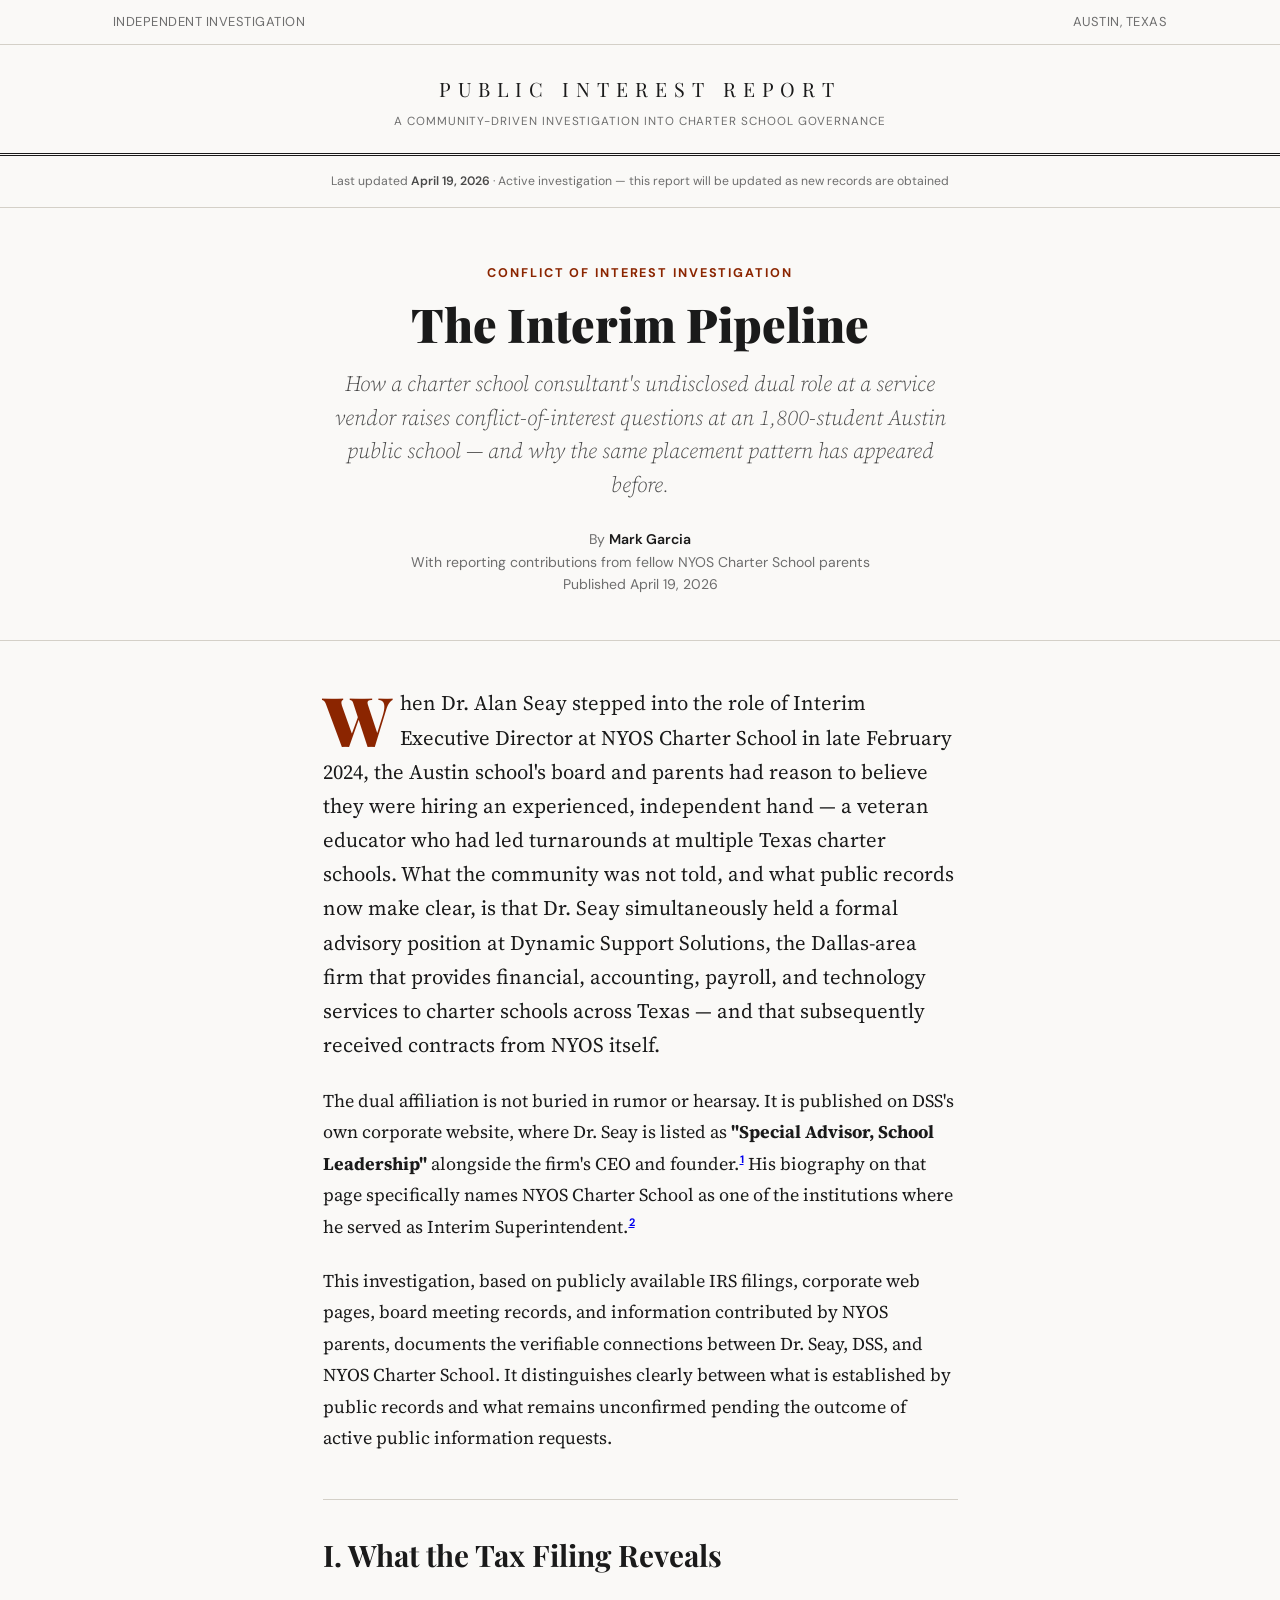
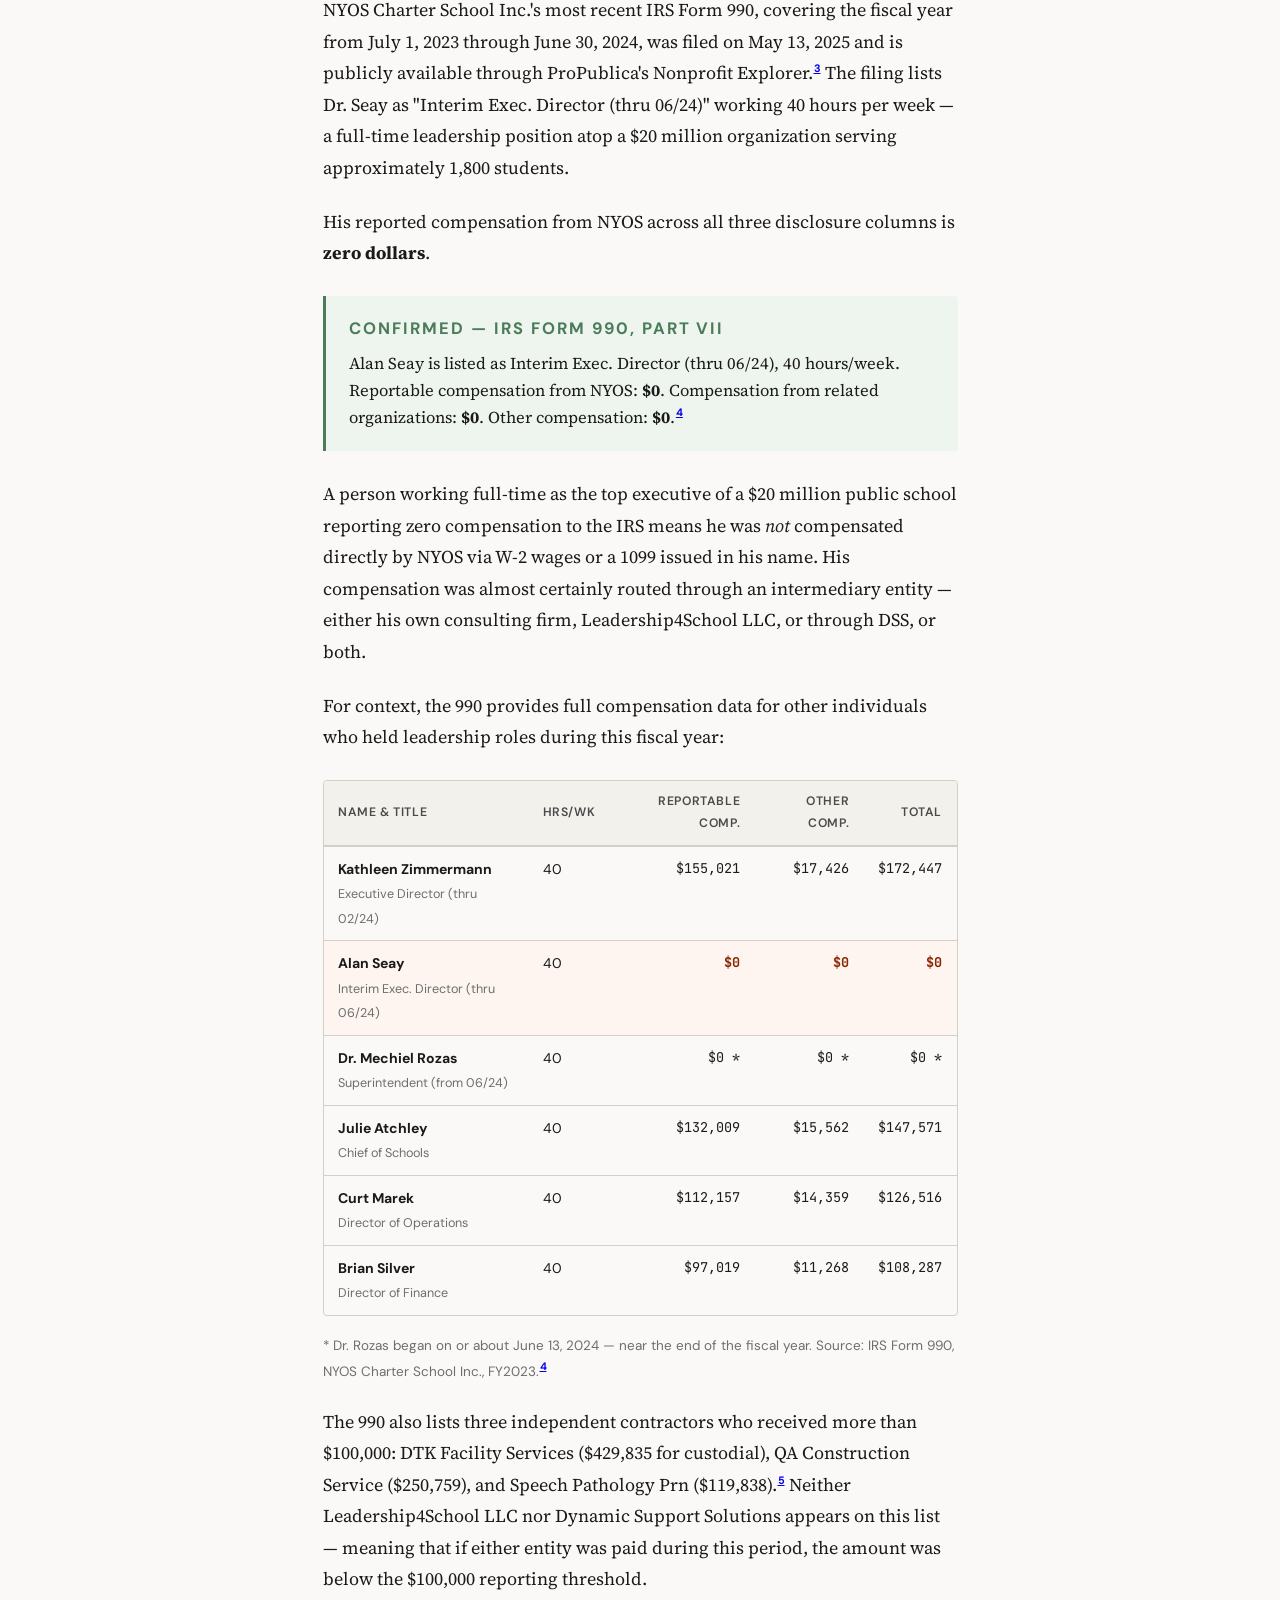
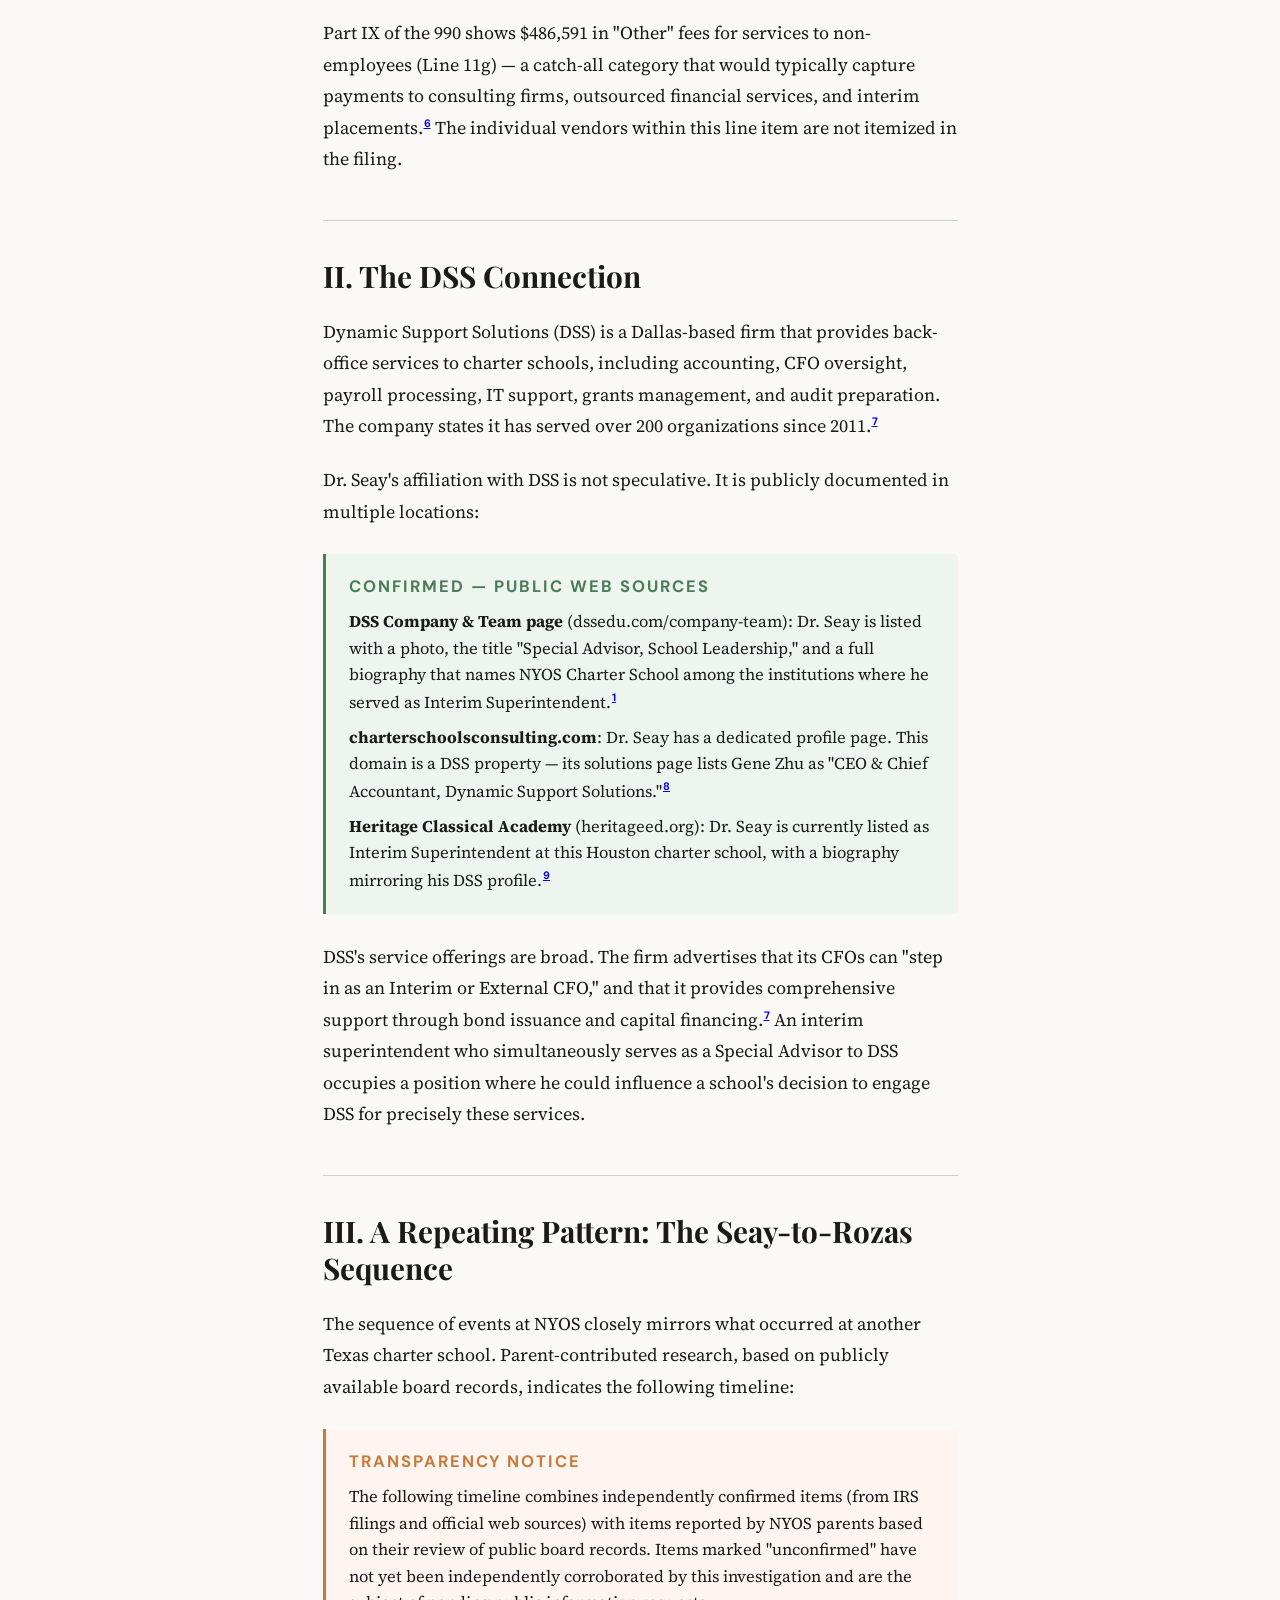
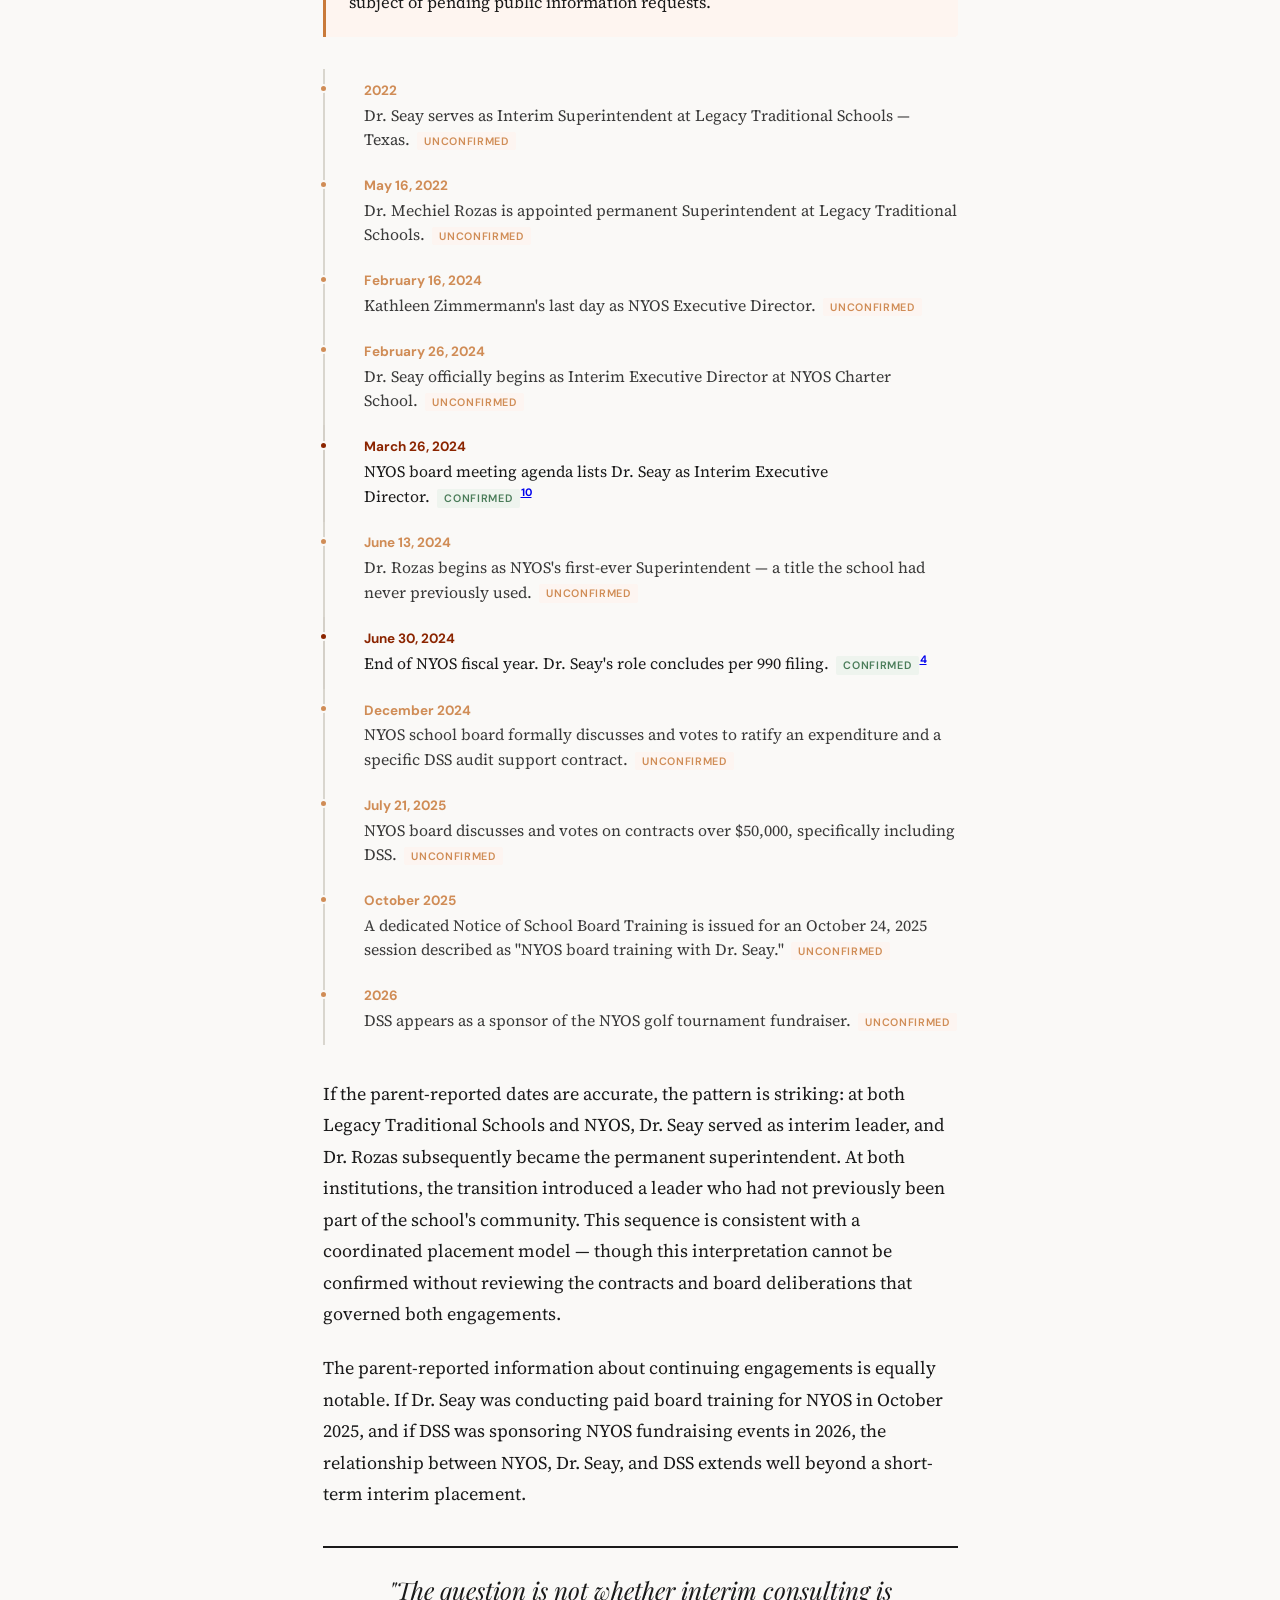
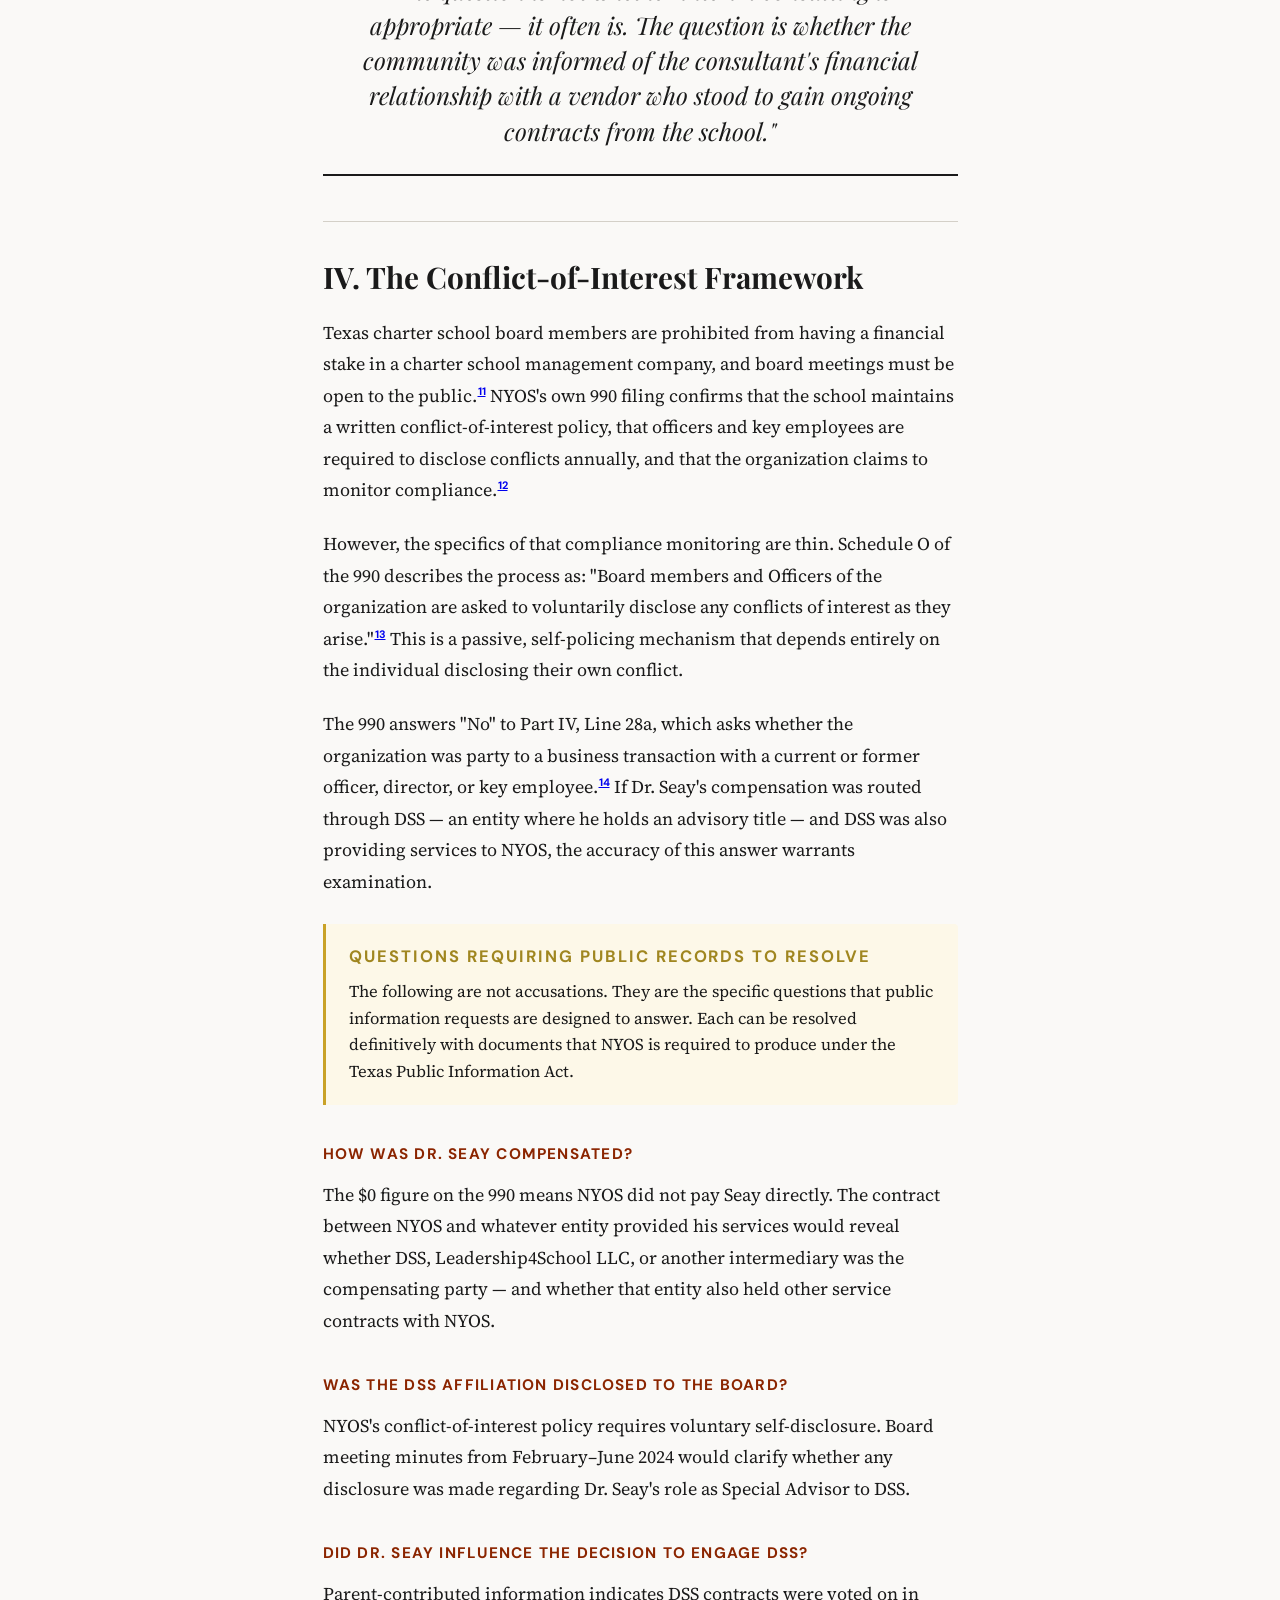
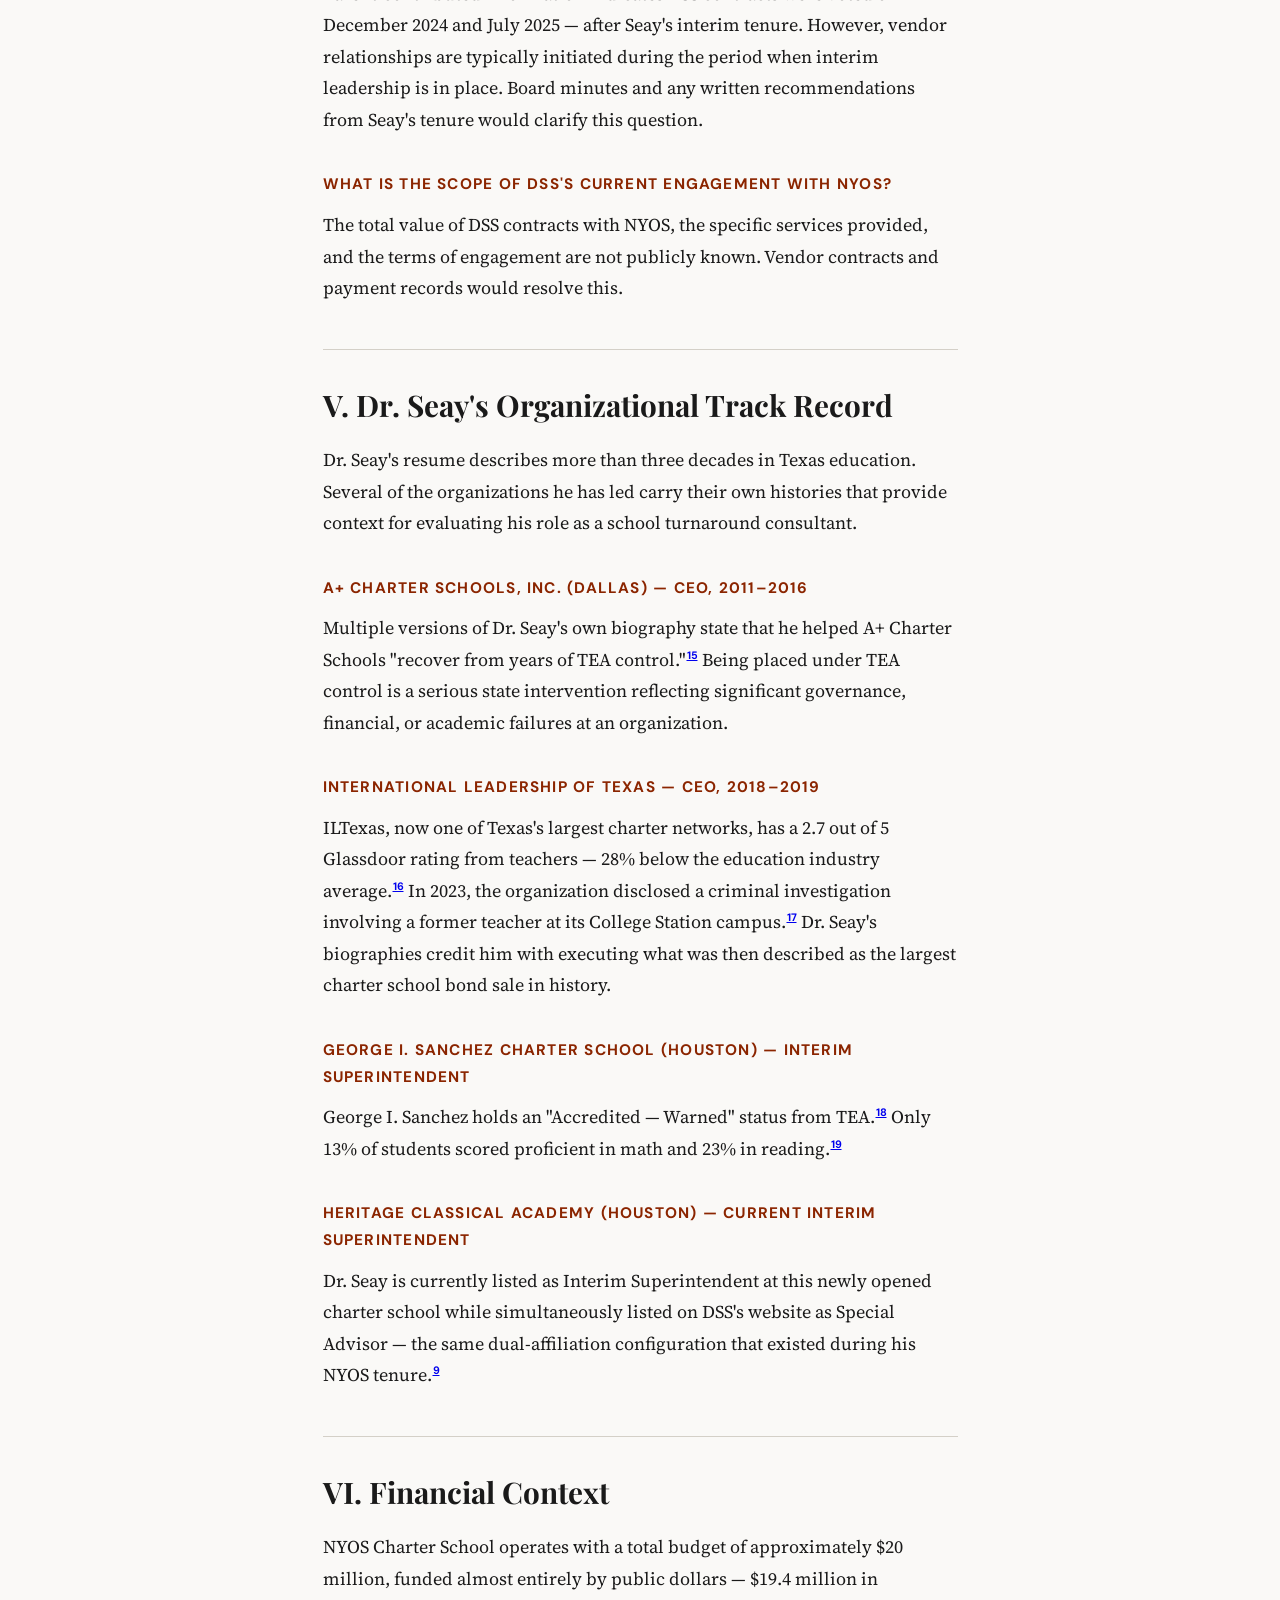
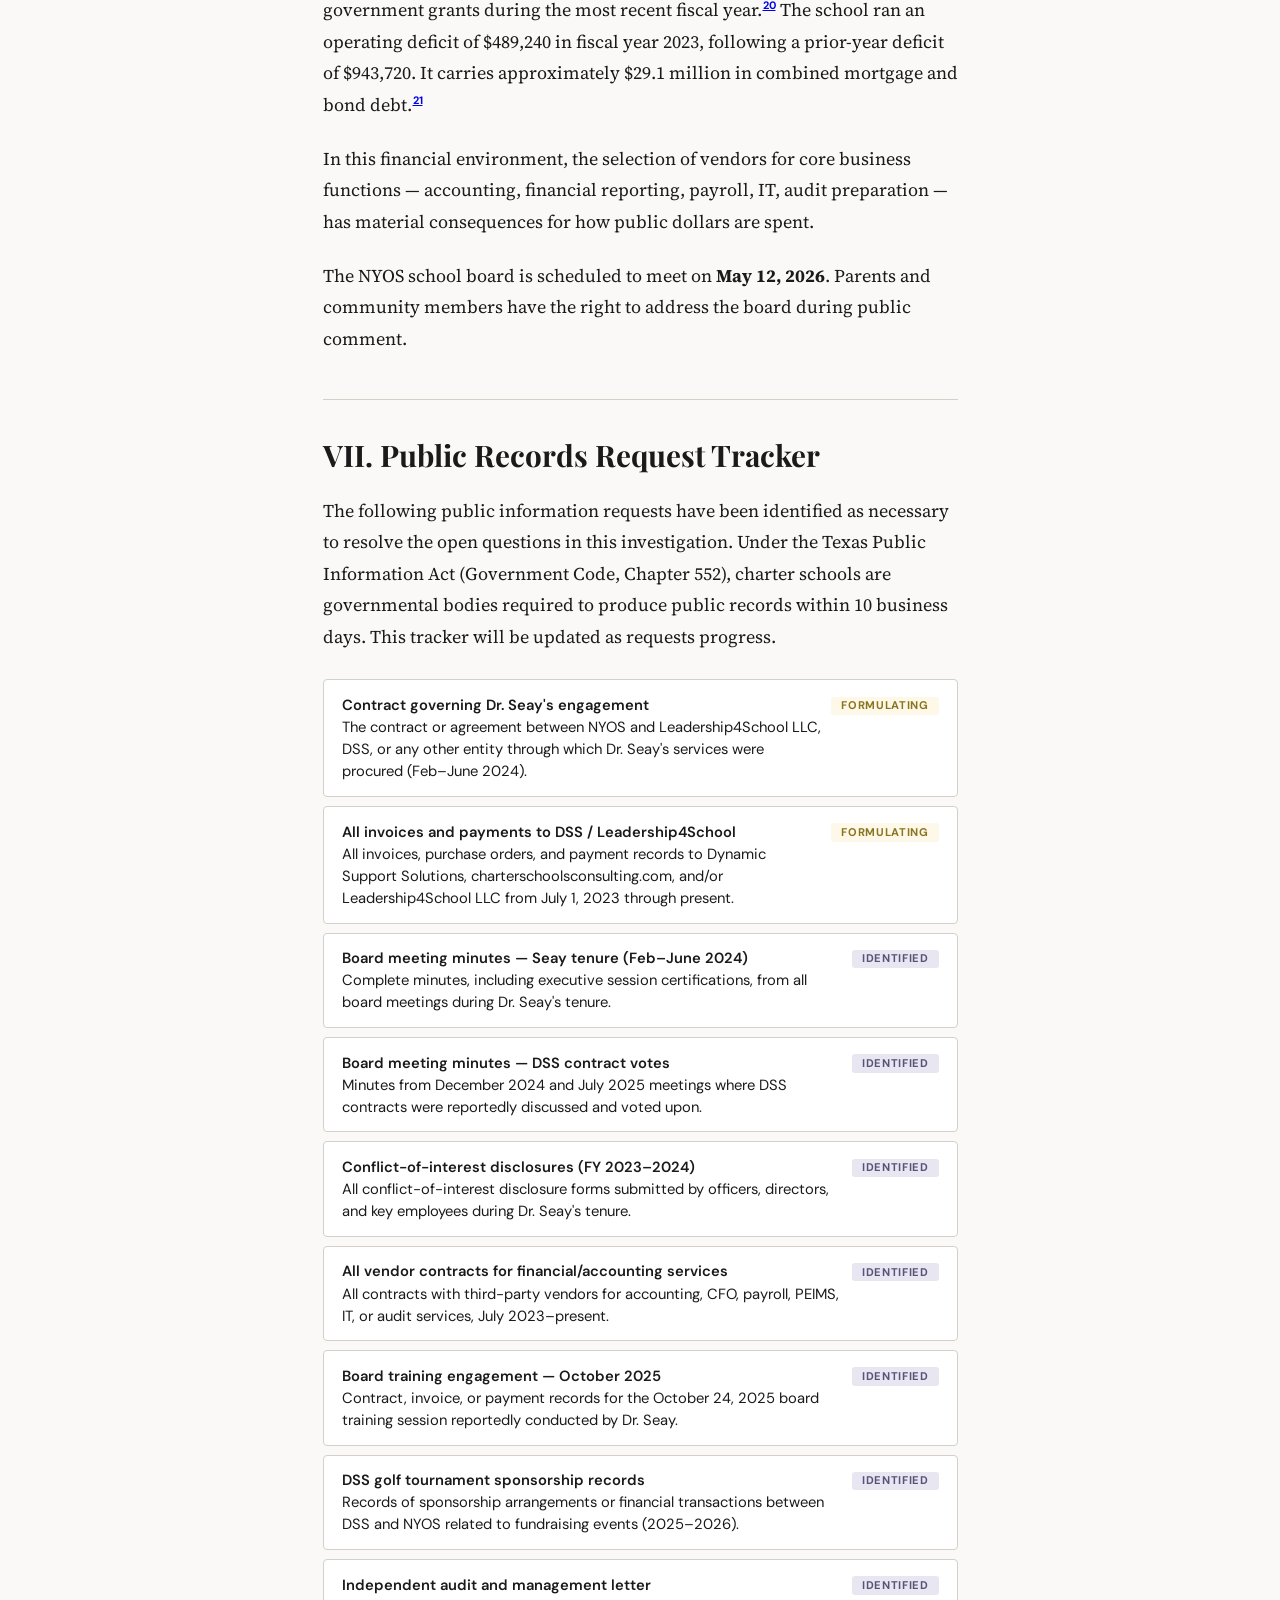
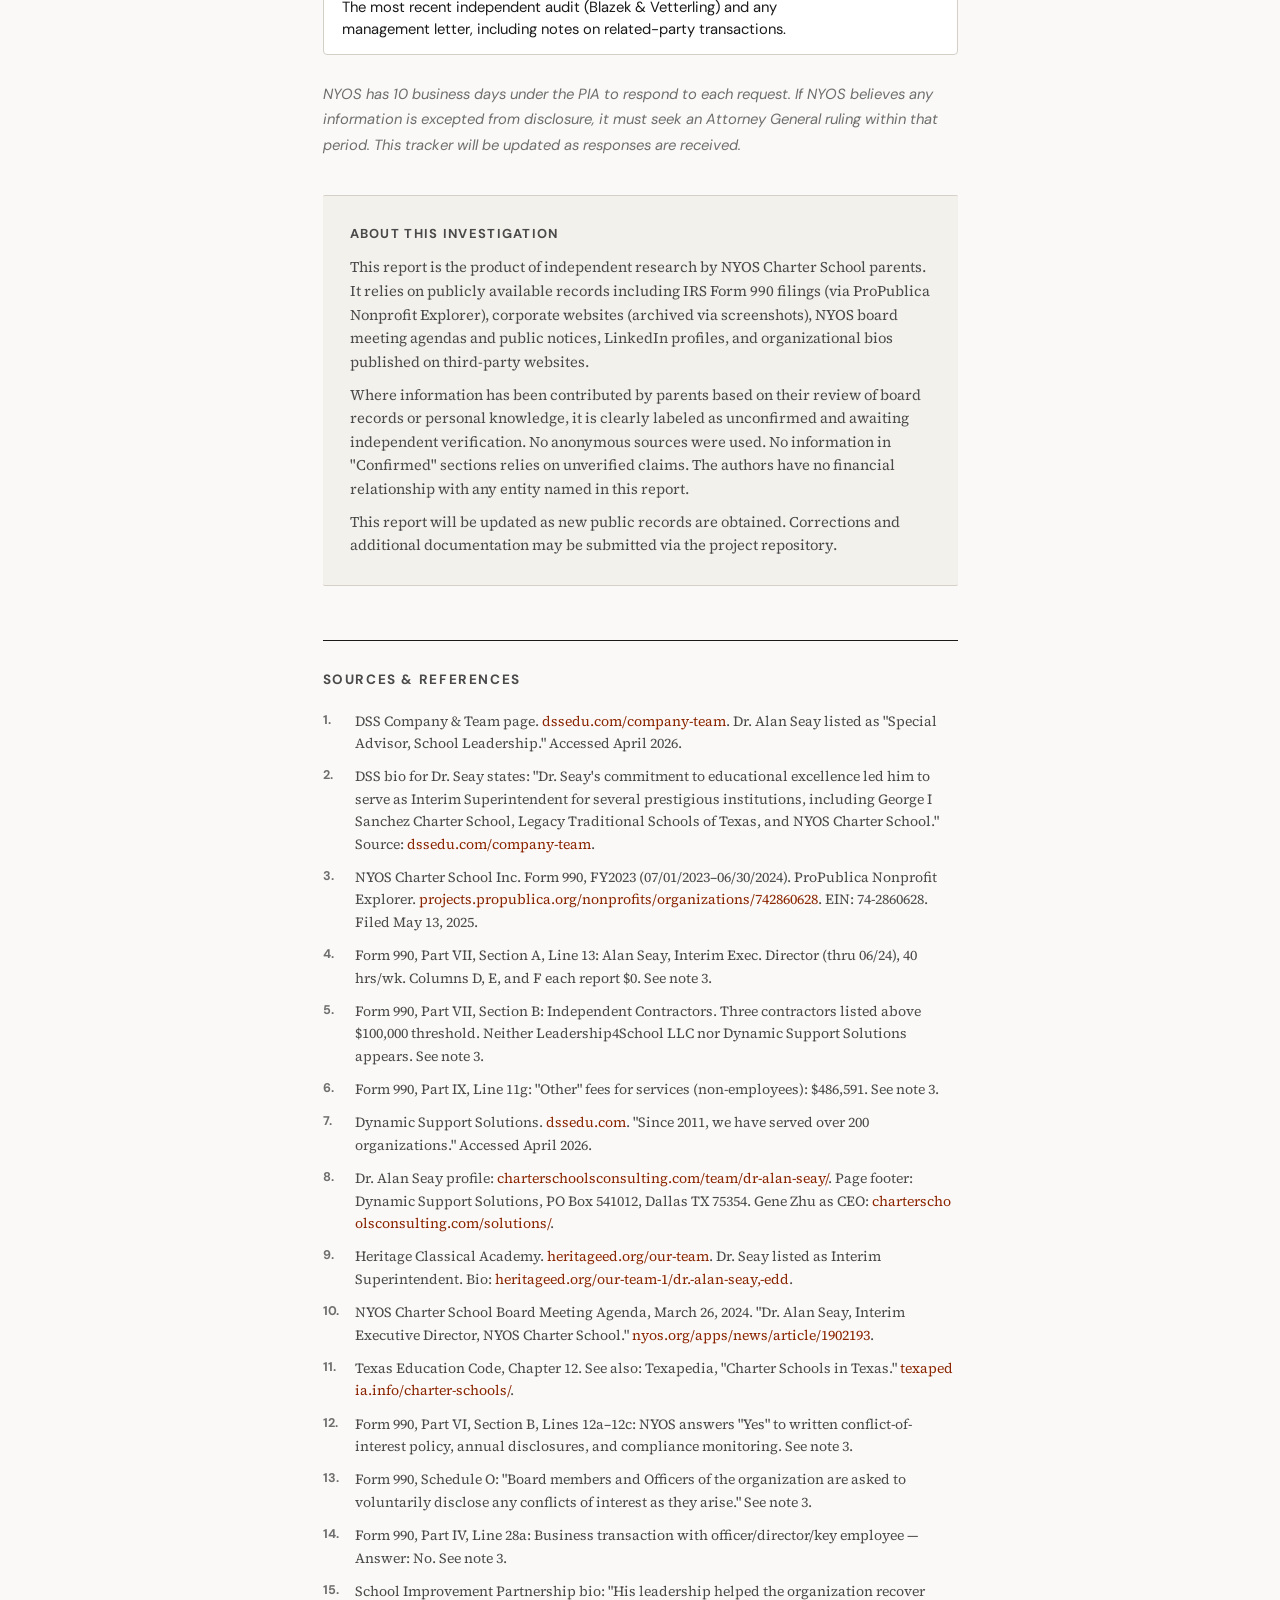
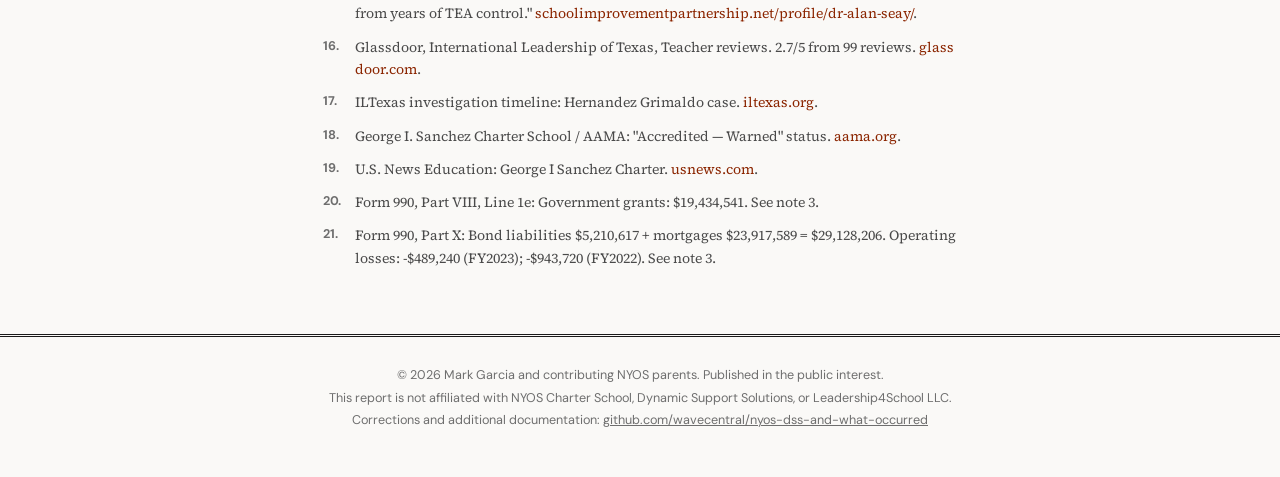
==== index.html @ 6f99dae1 "add report" ====
<!DOCTYPE html>
<html lang="en">
<head>
<meta charset="UTF-8">
<meta name="viewport" content="width=device-width, initial-scale=1.0">
<title>The Interim Pipeline — An Investigation into Undisclosed Ties at NYOS Charter School</title>
<meta name="description" content="An investigative report examining the undisclosed relationship between NYOS Charter School's interim executive director and Dynamic Support Solutions (DSS), the charter school services firm where he holds a formal advisory role.">
<meta property="og:title" content="The Interim Pipeline — Undisclosed Ties at NYOS Charter School">
<meta property="og:description" content="How a charter school consultant's dual role raises conflict-of-interest questions at a 1,800-student Austin school.">
<meta property="og:type" content="article">
<link rel="preconnect" href="https://fonts.googleapis.com">
<link rel="preconnect" href="https://fonts.gstatic.com" crossorigin>
<link href="https://fonts.googleapis.com/css2?family=Playfair+Display:ital,wght@0,400;0,700;0,900;1,400;1,700&family=Source+Serif+4:ital,opsz,wght@0,8..60,300;0,8..60,400;0,8..60,600;1,8..60,400&family=DM+Sans:ital,wght@0,400;0,500;0,600;0,700;1,400&family=JetBrains+Mono:wght@400;500&display=swap" rel="stylesheet">
<style>
:root{--ink:#1a1a1a;--ink-2:#4a4a4a;--ink-3:#6e6e6e;--paper:#faf9f7;--paper-warm:#f3f1ec;--rule:#d4d0c8;--rule-heavy:#1a1a1a;--accent:#8b2500;--accent-hover:#a83a14;--caution-bg:#fdf8e8;--caution-border:#c9a227;--confirmed-bg:#eef4ee;--confirmed-border:#4a7c59;--unconfirmed-bg:#fef5f0;--unconfirmed-border:#c97a3a;--display:'Playfair Display',Georgia,serif;--body:'Source Serif 4',Georgia,serif;--sans:'DM Sans',-apple-system,sans-serif;--mono:'JetBrains Mono','Courier New',monospace;--text-w:680px;--wide-w:920px;--full-w:1100px}*,*::before,*::after{box-sizing:border-box;margin:0;padding:0}html{font-size:17px;scroll-behavior:smooth}@media(min-width:768px){html{font-size:18px}}body{font-family:var(--body);color:var(--ink);background:var(--paper);line-height:1.75;-webkit-font-smoothing:antialiased;text-rendering:optimizeLegibility}::selection{background:rgba(139,37,0,.12)}.container{max-width:var(--text-w);margin:0 auto;padding:0 1.25rem}.container--wide{max-width:var(--wide-w)}.container--full{max-width:var(--full-w)}.topbar{border-bottom:1px solid var(--rule);padding:.6rem 0;font-family:var(--sans);font-size:.72rem;color:var(--ink-3);letter-spacing:.04em;text-transform:uppercase}.topbar .container{display:flex;justify-content:space-between;align-items:center;max-width:var(--full-w)}.masthead{text-align:center;padding:1.5rem 0 1.2rem;border-bottom:3px double var(--rule-heavy)}.masthead__title{font-family:var(--display);font-size:1.1rem;font-weight:400;letter-spacing:.35em;text-transform:uppercase;color:var(--ink)}.masthead__sub{font-family:var(--sans);font-size:.65rem;color:var(--ink-3);letter-spacing:.08em;text-transform:uppercase;margin-top:.25rem}.hero{padding:3rem 0 2.5rem;border-bottom:1px solid var(--rule);text-align:center}.hero__kicker{font-family:var(--sans);font-size:.7rem;font-weight:700;letter-spacing:.15em;text-transform:uppercase;color:var(--accent);margin-bottom:.75rem}.hero__headline{font-family:var(--display);font-size:2.6rem;font-weight:900;line-height:1.15;max-width:800px;margin:0 auto .9rem;color:var(--ink)}@media(max-width:600px){.hero__headline{font-size:1.8rem}}.hero__deck{font-family:var(--body);font-size:1.2rem;font-weight:300;line-height:1.55;color:var(--ink-2);max-width:620px;margin:0 auto 1.5rem;font-style:italic}.hero__byline{font-family:var(--sans);font-size:.78rem;color:var(--ink-3);line-height:1.6}.hero__byline strong{color:var(--ink);font-weight:600}article{padding:2.5rem 0 3rem}article p{margin-bottom:1.25rem}article p.lede{font-size:1.15rem;line-height:1.65;color:var(--ink)}article p.lede::first-letter{font-family:var(--display);font-size:3.8rem;float:left;line-height:.85;margin:.05em .12em 0 0;font-weight:900;color:var(--accent)}.section-rule{border:none;border-top:1px solid var(--rule);margin:2.5rem 0 2rem}h2.section-head{font-family:var(--display);font-size:1.65rem;font-weight:700;line-height:1.25;margin-bottom:1.2rem;color:var(--ink)}h3.sub-head{font-family:var(--sans);font-size:.85rem;font-weight:700;letter-spacing:.08em;text-transform:uppercase;color:var(--accent);margin-bottom:.6rem;margin-top:2rem}.evidence-box{border-left:3px solid var(--confirmed-border);background:var(--confirmed-bg);padding:1.1rem 1.3rem;margin:1.5rem 0;border-radius:0 4px 4px 0}.evidence-box--caution{border-left-color:var(--caution-border);background:var(--caution-bg)}.evidence-box--unconfirmed{border-left-color:var(--unconfirmed-border);background:var(--unconfirmed-bg)}.evidence-box__label{font-family:var(--sans);font-size:.65rem;font-weight:700;letter-spacing:.12em;text-transform:uppercase;margin-bottom:.4rem}.evidence-box__label--confirmed{color:var(--confirmed-border)}.evidence-box__label--caution{color:#a08620}.evidence-box__label--unconfirmed{color:var(--unconfirmed-border)}.evidence-box p{margin-bottom:.5rem;font-size:.92rem;line-height:1.6}.evidence-box p:last-child{margin-bottom:0}.pull-quote{border-top:2px solid var(--rule-heavy);border-bottom:2px solid var(--rule-heavy);padding:1.4rem 0;margin:2rem 0;text-align:center}.pull-quote p{font-family:var(--display);font-size:1.35rem;font-style:italic;line-height:1.45;color:var(--ink);max-width:560px;margin:0 auto}.timeline{margin:1.8rem 0;padding:0;list-style:none}.timeline li{position:relative;padding:.65rem 0 .65rem 2.2rem;border-left:2px solid var(--rule);font-size:.88rem;line-height:1.55}.timeline li::before{content:'';position:absolute;left:-5.5px;top:.85rem;width:9px;height:9px;border-radius:50%;background:var(--accent);border:2px solid var(--paper)}.timeline li.unconfirmed{opacity:.85}.timeline li.unconfirmed::before{background:var(--unconfirmed-border)}.timeline .tl-date{font-family:var(--sans);font-weight:700;font-size:.75rem;color:var(--accent);display:block;margin-bottom:.1rem}.timeline li.unconfirmed .tl-date{color:var(--unconfirmed-border)}.timeline .tl-tag{font-family:var(--sans);font-size:.6rem;font-weight:600;letter-spacing:.06em;text-transform:uppercase;padding:.12rem .4rem;border-radius:2px;margin-left:.4rem;vertical-align:middle}.tl-tag--confirmed{background:var(--confirmed-bg);color:var(--confirmed-border)}.tl-tag--unconfirmed{background:var(--unconfirmed-bg);color:var(--unconfirmed-border)}.comp-table-wrap{overflow-x:auto;margin:1.5rem 0;border:1px solid var(--rule);border-radius:4px}.comp-table{width:100%;border-collapse:collapse;font-family:var(--sans);font-size:.78rem}.comp-table thead{background:var(--paper-warm)}.comp-table th{padding:.6rem .8rem;text-align:left;font-weight:600;font-size:.68rem;letter-spacing:.05em;text-transform:uppercase;color:var(--ink-2);border-bottom:2px solid var(--rule)}.comp-table td{padding:.55rem .8rem;border-bottom:1px solid var(--rule);vertical-align:top}.comp-table tr:last-child td{border-bottom:none}.comp-table .highlight-row{background:#fef5f0}.comp-table .num{font-family:var(--mono);font-size:.75rem;text-align:right}.comp-table .zero{color:var(--accent);font-weight:700}.tracker{margin:1.5rem 0}.tracker-item{display:grid;grid-template-columns:1fr auto;gap:.5rem;align-items:start;padding:.75rem 1rem;border:1px solid var(--rule);border-radius:4px;margin-bottom:.5rem;background:#fff;font-size:.82rem;font-family:var(--sans)}.tracker-item__desc{line-height:1.5}.tracker-item__desc strong{font-weight:600}.tracker-status{font-size:.62rem;font-weight:700;letter-spacing:.06em;text-transform:uppercase;padding:.2rem .55rem;border-radius:3px;white-space:nowrap;line-height:1;margin-top:.15rem}.status--identified{background:#e8e6f0;color:#5a5278}.status--formulating{background:#fdf8e8;color:#8a7420}.status--submitted{background:#e0f0ff;color:#2a6fa8}.status--resubmitted{background:#fff0e0;color:#a86a2a}.status--received-awaiting{background:#e8f5e8;color:#3a7a3a}.status--received-delayed{background:#fce8e8;color:#a03030}.status--docs-received{background:#d5f0d5;color:#2a6a2a}.footnotes-section{border-top:1px solid var(--rule-heavy);margin-top:3rem;padding-top:1.5rem}.footnotes-section h2{font-family:var(--sans);font-size:.75rem;font-weight:700;letter-spacing:.12em;text-transform:uppercase;color:var(--ink-2);margin-bottom:1rem}.footnotes{list-style:none;counter-reset:fn}.footnotes li{counter-increment:fn;font-size:.78rem;line-height:1.6;margin-bottom:.6rem;padding-left:1.8rem;position:relative;color:var(--ink-2)}.footnotes li::before{content:counter(fn) ".";position:absolute;left:0;font-family:var(--sans);font-weight:700;font-size:.7rem;color:var(--ink-3)}.footnotes li a{color:var(--accent);text-decoration:none;border-bottom:1px solid transparent;word-break:break-all}.footnotes li a:hover{border-bottom-color:var(--accent)}sup.fn-ref{font-family:var(--sans);font-size:.6rem;font-weight:700;color:var(--accent);cursor:pointer;text-decoration:none;margin-left:1px}sup.fn-ref:hover{text-decoration:underline}.methodology{background:var(--paper-warm);border-top:1px solid var(--rule);border-bottom:1px solid var(--rule);padding:1.5rem;margin:2rem 0;border-radius:2px}.methodology h3{font-family:var(--sans);font-size:.72rem;font-weight:700;letter-spacing:.1em;text-transform:uppercase;color:var(--ink-2);margin-bottom:.6rem}.methodology p{font-size:.82rem;line-height:1.6;color:var(--ink-2);margin-bottom:.5rem}.methodology p:last-child{margin-bottom:0}.site-footer{border-top:3px double var(--rule-heavy);padding:1.5rem 0 2.5rem;text-align:center;font-family:var(--sans);font-size:.7rem;color:var(--ink-3);line-height:1.8}.site-footer a{color:var(--ink-3)}.progress-bar{position:fixed;top:0;left:0;width:0;height:3px;background:var(--accent);z-index:1000;transition:width .1s linear}.last-updated{font-family:var(--sans);font-size:.68rem;color:var(--ink-3);text-align:center;padding:.8rem 0;border-bottom:1px solid var(--rule)}.last-updated time{font-weight:600;color:var(--ink-2)}@media print{.progress-bar,.topbar{display:none}body{font-size:11pt}.hero__headline{font-size:24pt}}
</style>
</head>
<body>
<div class="progress-bar" id="progressBar"></div>
<div class="topbar"><div class="container container--full"><span>Independent Investigation</span><span>Austin, Texas</span></div></div>
<header class="masthead"><div class="container"><h1 class="masthead__title">Public Interest Report</h1><p class="masthead__sub">A Community-Driven Investigation into Charter School Governance</p></div></header>
<div class="last-updated"><div class="container">Last updated <time datetime="2026-04-19">April 19, 2026</time> · Active investigation — this report will be updated as new records are obtained</div></div>

<section class="hero"><div class="container container--wide">
<p class="hero__kicker">Conflict of Interest Investigation</p>
<h2 class="hero__headline">The Interim Pipeline</h2>
<p class="hero__deck">How a charter school consultant's undisclosed dual role at a service vendor raises conflict-of-interest questions at an 1,800-student Austin public school — and why the same placement pattern has appeared before.</p>
<div class="hero__byline">By <strong>Mark Garcia</strong><br>With reporting contributions from fellow NYOS Charter School parents<br>Published April 19, 2026</div>
</div></section>

<article><div class="container">

<p class="lede">When Dr. Alan Seay stepped into the role of Interim Executive Director at NYOS Charter School in late February 2024, the Austin school's board and parents had reason to believe they were hiring an experienced, independent hand — a veteran educator who had led turnarounds at multiple Texas charter schools. What the community was not told, and what public records now make clear, is that Dr.&nbsp;Seay simultaneously held a formal advisory position at Dynamic Support Solutions, the Dallas-area firm that provides financial, accounting, payroll, and technology services to charter schools across Texas — and that subsequently received contracts from NYOS itself.</p>

<p>The dual affiliation is not buried in rumor or hearsay. It is published on DSS's own corporate website, where Dr.&nbsp;Seay is listed as <strong>"Special Advisor, School Leadership"</strong> alongside the firm's CEO and founder.<sup class="fn-ref"><a href="#fn1">1</a></sup> His biography on that page specifically names NYOS Charter School as one of the institutions where he served as Interim Superintendent.<sup class="fn-ref"><a href="#fn2">2</a></sup></p>

<p>This investigation, based on publicly available IRS filings, corporate web pages, board meeting records, and information contributed by NYOS parents, documents the verifiable connections between Dr.&nbsp;Seay, DSS, and NYOS Charter School. It distinguishes clearly between what is established by public records and what remains unconfirmed pending the outcome of active public information requests.</p>

<hr class="section-rule">
<h2 class="section-head">I. What the Tax Filing Reveals</h2>

<p>NYOS Charter School Inc.'s most recent IRS Form 990, covering the fiscal year from July 1, 2023 through June 30, 2024, was filed on May 13, 2025 and is publicly available through ProPublica's Nonprofit Explorer.<sup class="fn-ref"><a href="#fn3">3</a></sup> The filing lists Dr.&nbsp;Seay as "Interim Exec. Director (thru 06/24)" working 40 hours per week — a full-time leadership position atop a $20&nbsp;million organization serving approximately 1,800 students.</p>

<p>His reported compensation from NYOS across all three disclosure columns is <strong>zero dollars</strong>.</p>

<div class="evidence-box">
<p class="evidence-box__label evidence-box__label--confirmed">Confirmed — IRS Form 990, Part VII</p>
<p>Alan Seay is listed as Interim Exec. Director (thru 06/24), 40 hours/week. Reportable compensation from NYOS: <strong>$0</strong>. Compensation from related organizations: <strong>$0</strong>. Other compensation: <strong>$0</strong>.<sup class="fn-ref"><a href="#fn4">4</a></sup></p>
</div>

<p>A person working full-time as the top executive of a $20&nbsp;million public school reporting zero compensation to the IRS means he was <em>not</em> compensated directly by NYOS via W-2 wages or a 1099 issued in his name. His compensation was almost certainly routed through an intermediary entity — either his own consulting firm, Leadership4School LLC, or through DSS, or both.</p>

<p>For context, the 990 provides full compensation data for other individuals who held leadership roles during this fiscal year:</p>

<div class="comp-table-wrap"><table class="comp-table">
<thead><tr><th>Name &amp; Title</th><th>Hrs/Wk</th><th style="text-align:right">Reportable Comp.</th><th style="text-align:right">Other Comp.</th><th style="text-align:right">Total</th></tr></thead>
<tbody>
<tr><td><strong>Kathleen Zimmermann</strong><br><span style="font-size:.7rem;color:var(--ink-3)">Executive Director (thru 02/24)</span></td><td>40</td><td class="num">$155,021</td><td class="num">$17,426</td><td class="num">$172,447</td></tr>
<tr class="highlight-row"><td><strong>Alan Seay</strong><br><span style="font-size:.7rem;color:var(--ink-3)">Interim Exec. Director (thru 06/24)</span></td><td>40</td><td class="num zero">$0</td><td class="num zero">$0</td><td class="num zero">$0</td></tr>
<tr><td><strong>Dr. Mechiel Rozas</strong><br><span style="font-size:.7rem;color:var(--ink-3)">Superintendent (from 06/24)</span></td><td>40</td><td class="num">$0 *</td><td class="num">$0 *</td><td class="num">$0 *</td></tr>
<tr><td><strong>Julie Atchley</strong><br><span style="font-size:.7rem;color:var(--ink-3)">Chief of Schools</span></td><td>40</td><td class="num">$132,009</td><td class="num">$15,562</td><td class="num">$147,571</td></tr>
<tr><td><strong>Curt Marek</strong><br><span style="font-size:.7rem;color:var(--ink-3)">Director of Operations</span></td><td>40</td><td class="num">$112,157</td><td class="num">$14,359</td><td class="num">$126,516</td></tr>
<tr><td><strong>Brian Silver</strong><br><span style="font-size:.7rem;color:var(--ink-3)">Director of Finance</span></td><td>40</td><td class="num">$97,019</td><td class="num">$11,268</td><td class="num">$108,287</td></tr>
</tbody></table></div>
<p style="font-size:.75rem;color:var(--ink-3);font-family:var(--sans);margin-top:-.5rem;">* Dr. Rozas began on or about June 13, 2024 — near the end of the fiscal year. Source: IRS Form 990, NYOS Charter School Inc., FY2023.<sup class="fn-ref"><a href="#fn4">4</a></sup></p>

<p>The 990 also lists three independent contractors who received more than $100,000: DTK Facility Services ($429,835 for custodial), QA Construction Service ($250,759), and Speech Pathology Prn ($119,838).<sup class="fn-ref"><a href="#fn5">5</a></sup> Neither Leadership4School LLC nor Dynamic Support Solutions appears on this list — meaning that if either entity was paid during this period, the amount was below the $100,000 reporting threshold.</p>

<p>Part IX of the 990 shows $486,591 in "Other" fees for services to non-employees (Line 11g) — a catch-all category that would typically capture payments to consulting firms, outsourced financial services, and interim placements.<sup class="fn-ref"><a href="#fn6">6</a></sup> The individual vendors within this line item are not itemized in the filing.</p>

<hr class="section-rule">
<h2 class="section-head">II. The DSS Connection</h2>

<p>Dynamic Support Solutions (DSS) is a Dallas-based firm that provides back-office services to charter schools, including accounting, CFO oversight, payroll processing, IT support, grants management, and audit preparation. The company states it has served over 200 organizations since 2011.<sup class="fn-ref"><a href="#fn7">7</a></sup></p>

<p>Dr.&nbsp;Seay's affiliation with DSS is not speculative. It is publicly documented in multiple locations:</p>

<div class="evidence-box">
<p class="evidence-box__label evidence-box__label--confirmed">Confirmed — Public web sources</p>
<p><strong>DSS Company &amp; Team page</strong> (dssedu.com/company-team): Dr. Seay is listed with a photo, the title "Special Advisor, School Leadership," and a full biography that names NYOS Charter School among the institutions where he served as Interim Superintendent.<sup class="fn-ref"><a href="#fn1">1</a></sup></p>
<p><strong>charterschoolsconsulting.com</strong>: Dr.&nbsp;Seay has a dedicated profile page. This domain is a DSS property — its solutions page lists Gene Zhu as "CEO &amp; Chief Accountant, Dynamic Support Solutions."<sup class="fn-ref"><a href="#fn8">8</a></sup></p>
<p><strong>Heritage Classical Academy</strong> (heritageed.org): Dr.&nbsp;Seay is currently listed as Interim Superintendent at this Houston charter school, with a biography mirroring his DSS profile.<sup class="fn-ref"><a href="#fn9">9</a></sup></p>
</div>

<p>DSS's service offerings are broad. The firm advertises that its CFOs can "step in as an Interim or External CFO," and that it provides comprehensive support through bond issuance and capital financing.<sup class="fn-ref"><a href="#fn7">7</a></sup> An interim superintendent who simultaneously serves as a Special Advisor to DSS occupies a position where he could influence a school's decision to engage DSS for precisely these services.</p>

<hr class="section-rule">
<h2 class="section-head">III. A Repeating Pattern: The Seay-to-Rozas Sequence</h2>

<p>The sequence of events at NYOS closely mirrors what occurred at another Texas charter school. Parent-contributed research, based on publicly available board records, indicates the following timeline:</p>

<div class="evidence-box evidence-box--unconfirmed">
<p class="evidence-box__label evidence-box__label--unconfirmed">Transparency notice</p>
<p>The following timeline combines independently confirmed items (from IRS filings and official web sources) with items reported by NYOS parents based on their review of public board records. Items marked "unconfirmed" have not yet been independently corroborated by this investigation and are the subject of pending public information requests.</p>
</div>

<ul class="timeline">
<li class="unconfirmed"><span class="tl-date">2022</span>Dr.&nbsp;Seay serves as Interim Superintendent at Legacy Traditional Schools — Texas.<span class="tl-tag tl-tag--unconfirmed">Unconfirmed</span></li>
<li class="unconfirmed"><span class="tl-date">May 16, 2022</span>Dr.&nbsp;Mechiel Rozas is appointed permanent Superintendent at Legacy Traditional Schools.<span class="tl-tag tl-tag--unconfirmed">Unconfirmed</span></li>
<li class="unconfirmed"><span class="tl-date">February 16, 2024</span>Kathleen Zimmermann's last day as NYOS Executive Director.<span class="tl-tag tl-tag--unconfirmed">Unconfirmed</span></li>
<li class="unconfirmed"><span class="tl-date">February 26, 2024</span>Dr.&nbsp;Seay officially begins as Interim Executive Director at NYOS Charter School.<span class="tl-tag tl-tag--unconfirmed">Unconfirmed</span></li>
<li><span class="tl-date">March 26, 2024</span>NYOS board meeting agenda lists Dr.&nbsp;Seay as Interim Executive Director.<span class="tl-tag tl-tag--confirmed">Confirmed</span><sup class="fn-ref"><a href="#fn10">10</a></sup></li>
<li class="unconfirmed"><span class="tl-date">June 13, 2024</span>Dr.&nbsp;Rozas begins as NYOS's first-ever Superintendent — a title the school had never previously used.<span class="tl-tag tl-tag--unconfirmed">Unconfirmed</span></li>
<li><span class="tl-date">June 30, 2024</span>End of NYOS fiscal year. Dr.&nbsp;Seay's role concludes per 990 filing.<span class="tl-tag tl-tag--confirmed">Confirmed</span><sup class="fn-ref"><a href="#fn4">4</a></sup></li>
<li class="unconfirmed"><span class="tl-date">December 2024</span>NYOS school board formally discusses and votes to ratify an expenditure and a specific DSS audit support contract.<span class="tl-tag tl-tag--unconfirmed">Unconfirmed</span></li>
<li class="unconfirmed"><span class="tl-date">July 21, 2025</span>NYOS board discusses and votes on contracts over $50,000, specifically including DSS.<span class="tl-tag tl-tag--unconfirmed">Unconfirmed</span></li>
<li class="unconfirmed"><span class="tl-date">October 2025</span>A dedicated Notice of School Board Training is issued for an October 24, 2025 session described as "NYOS board training with Dr.&nbsp;Seay."<span class="tl-tag tl-tag--unconfirmed">Unconfirmed</span></li>
<li class="unconfirmed"><span class="tl-date">2026</span>DSS appears as a sponsor of the NYOS golf tournament fundraiser.<span class="tl-tag tl-tag--unconfirmed">Unconfirmed</span></li>
</ul>

<p>If the parent-reported dates are accurate, the pattern is striking: at both Legacy Traditional Schools and NYOS, Dr.&nbsp;Seay served as interim leader, and Dr.&nbsp;Rozas subsequently became the permanent superintendent. At both institutions, the transition introduced a leader who had not previously been part of the school's community. This sequence is consistent with a coordinated placement model — though this interpretation cannot be confirmed without reviewing the contracts and board deliberations that governed both engagements.</p>

<p>The parent-reported information about continuing engagements is equally notable. If Dr.&nbsp;Seay was conducting paid board training for NYOS in October 2025, and if DSS was sponsoring NYOS fundraising events in 2026, the relationship between NYOS, Dr.&nbsp;Seay, and DSS extends well beyond a short-term interim placement.</p>

<div class="pull-quote"><p>"The question is not whether interim consulting is appropriate — it often is. The question is whether the community was informed of the consultant's financial relationship with a vendor who stood to gain ongoing contracts from the school."</p></div>

<hr class="section-rule">
<h2 class="section-head">IV. The Conflict-of-Interest Framework</h2>

<p>Texas charter school board members are prohibited from having a financial stake in a charter school management company, and board meetings must be open to the public.<sup class="fn-ref"><a href="#fn11">11</a></sup> NYOS's own 990 filing confirms that the school maintains a written conflict-of-interest policy, that officers and key employees are required to disclose conflicts annually, and that the organization claims to monitor compliance.<sup class="fn-ref"><a href="#fn12">12</a></sup></p>

<p>However, the specifics of that compliance monitoring are thin. Schedule O of the 990 describes the process as: "Board members and Officers of the organization are asked to voluntarily disclose any conflicts of interest as they arise."<sup class="fn-ref"><a href="#fn13">13</a></sup> This is a passive, self-policing mechanism that depends entirely on the individual disclosing their own conflict.</p>

<p>The 990 answers "No" to Part IV, Line 28a, which asks whether the organization was party to a business transaction with a current or former officer, director, or key employee.<sup class="fn-ref"><a href="#fn14">14</a></sup> If Dr.&nbsp;Seay's compensation was routed through DSS — an entity where he holds an advisory title — and DSS was also providing services to NYOS, the accuracy of this answer warrants examination.</p>

<div class="evidence-box evidence-box--caution">
<p class="evidence-box__label evidence-box__label--caution">Questions requiring public records to resolve</p>
<p>The following are not accusations. They are the specific questions that public information requests are designed to answer. Each can be resolved definitively with documents that NYOS is required to produce under the Texas Public Information Act.</p>
</div>

<h3 class="sub-head">How was Dr. Seay compensated?</h3>
<p>The $0 figure on the 990 means NYOS did not pay Seay directly. The contract between NYOS and whatever entity provided his services would reveal whether DSS, Leadership4School LLC, or another intermediary was the compensating party — and whether that entity also held other service contracts with NYOS.</p>

<h3 class="sub-head">Was the DSS affiliation disclosed to the board?</h3>
<p>NYOS's conflict-of-interest policy requires voluntary self-disclosure. Board meeting minutes from February–June 2024 would clarify whether any disclosure was made regarding Dr.&nbsp;Seay's role as Special Advisor to DSS.</p>

<h3 class="sub-head">Did Dr. Seay influence the decision to engage DSS?</h3>
<p>Parent-contributed information indicates DSS contracts were voted on in December 2024 and July 2025 — after Seay's interim tenure. However, vendor relationships are typically initiated during the period when interim leadership is in place. Board minutes and any written recommendations from Seay's tenure would clarify this question.</p>

<h3 class="sub-head">What is the scope of DSS's current engagement with NYOS?</h3>
<p>The total value of DSS contracts with NYOS, the specific services provided, and the terms of engagement are not publicly known. Vendor contracts and payment records would resolve this.</p>

<hr class="section-rule">
<h2 class="section-head">V. Dr. Seay's Organizational Track Record</h2>

<p>Dr.&nbsp;Seay's resume describes more than three decades in Texas education. Several of the organizations he has led carry their own histories that provide context for evaluating his role as a school turnaround consultant.</p>

<h3 class="sub-head">A+ Charter Schools, Inc. (Dallas) — CEO, 2011–2016</h3>
<p>Multiple versions of Dr.&nbsp;Seay's own biography state that he helped A+ Charter Schools "recover from years of TEA control."<sup class="fn-ref"><a href="#fn15">15</a></sup> Being placed under TEA control is a serious state intervention reflecting significant governance, financial, or academic failures at an organization.</p>

<h3 class="sub-head">International Leadership of Texas — CEO, 2018–2019</h3>
<p>ILTexas, now one of Texas's largest charter networks, has a 2.7 out of 5 Glassdoor rating from teachers — 28% below the education industry average.<sup class="fn-ref"><a href="#fn16">16</a></sup> In 2023, the organization disclosed a criminal investigation involving a former teacher at its College Station campus.<sup class="fn-ref"><a href="#fn17">17</a></sup> Dr.&nbsp;Seay's biographies credit him with executing what was then described as the largest charter school bond sale in history.</p>

<h3 class="sub-head">George I. Sanchez Charter School (Houston) — Interim Superintendent</h3>
<p>George I. Sanchez holds an "Accredited — Warned" status from TEA.<sup class="fn-ref"><a href="#fn18">18</a></sup> Only 13% of students scored proficient in math and 23% in reading.<sup class="fn-ref"><a href="#fn19">19</a></sup></p>

<h3 class="sub-head">Heritage Classical Academy (Houston) — Current Interim Superintendent</h3>
<p>Dr.&nbsp;Seay is currently listed as Interim Superintendent at this newly opened charter school while simultaneously listed on DSS's website as Special Advisor — the same dual-affiliation configuration that existed during his NYOS tenure.<sup class="fn-ref"><a href="#fn9">9</a></sup></p>

<hr class="section-rule">
<h2 class="section-head">VI. Financial Context</h2>

<p>NYOS Charter School operates with a total budget of approximately $20 million, funded almost entirely by public dollars — $19.4 million in government grants during the most recent fiscal year.<sup class="fn-ref"><a href="#fn20">20</a></sup> The school ran an operating deficit of $489,240 in fiscal year 2023, following a prior-year deficit of $943,720. It carries approximately $29.1 million in combined mortgage and bond debt.<sup class="fn-ref"><a href="#fn21">21</a></sup></p>

<p>In this financial environment, the selection of vendors for core business functions — accounting, financial reporting, payroll, IT, audit preparation — has material consequences for how public dollars are spent.</p>

<p>The NYOS school board is scheduled to meet on <strong>May 12, 2026</strong>. Parents and community members have the right to address the board during public comment.</p>

<hr class="section-rule">
<h2 class="section-head">VII. Public Records Request Tracker</h2>

<p>The following public information requests have been identified as necessary to resolve the open questions in this investigation. Under the Texas Public Information Act (Government Code, Chapter 552), charter schools are governmental bodies required to produce public records within 10 business days. This tracker will be updated as requests progress.</p>

<div class="tracker">
<div class="tracker-item"><div class="tracker-item__desc"><strong>Contract governing Dr. Seay's engagement</strong><br>The contract or agreement between NYOS and Leadership4School LLC, DSS, or any other entity through which Dr.&nbsp;Seay's services were procured (Feb–June 2024).</div><span class="tracker-status status--formulating">Formulating</span></div>
<div class="tracker-item"><div class="tracker-item__desc"><strong>All invoices and payments to DSS / Leadership4School</strong><br>All invoices, purchase orders, and payment records to Dynamic Support Solutions, charterschoolsconsulting.com, and/or Leadership4School LLC from July 1, 2023 through present.</div><span class="tracker-status status--formulating">Formulating</span></div>
<div class="tracker-item"><div class="tracker-item__desc"><strong>Board meeting minutes — Seay tenure (Feb–June 2024)</strong><br>Complete minutes, including executive session certifications, from all board meetings during Dr.&nbsp;Seay's tenure.</div><span class="tracker-status status--identified">Identified</span></div>
<div class="tracker-item"><div class="tracker-item__desc"><strong>Board meeting minutes — DSS contract votes</strong><br>Minutes from December 2024 and July 2025 meetings where DSS contracts were reportedly discussed and voted upon.</div><span class="tracker-status status--identified">Identified</span></div>
<div class="tracker-item"><div class="tracker-item__desc"><strong>Conflict-of-interest disclosures (FY 2023–2024)</strong><br>All conflict-of-interest disclosure forms submitted by officers, directors, and key employees during Dr.&nbsp;Seay's tenure.</div><span class="tracker-status status--identified">Identified</span></div>
<div class="tracker-item"><div class="tracker-item__desc"><strong>All vendor contracts for financial/accounting services</strong><br>All contracts with third-party vendors for accounting, CFO, payroll, PEIMS, IT, or audit services, July 2023–present.</div><span class="tracker-status status--identified">Identified</span></div>
<div class="tracker-item"><div class="tracker-item__desc"><strong>Board training engagement — October 2025</strong><br>Contract, invoice, or payment records for the October 24, 2025 board training session reportedly conducted by Dr.&nbsp;Seay.</div><span class="tracker-status status--identified">Identified</span></div>
<div class="tracker-item"><div class="tracker-item__desc"><strong>DSS golf tournament sponsorship records</strong><br>Records of sponsorship arrangements or financial transactions between DSS and NYOS related to fundraising events (2025–2026).</div><span class="tracker-status status--identified">Identified</span></div>
<div class="tracker-item"><div class="tracker-item__desc"><strong>Independent audit and management letter</strong><br>The most recent independent audit (Blazek &amp; Vetterling) and any management letter, including notes on related-party transactions.</div><span class="tracker-status status--identified">Identified</span></div>
</div>

<p style="font-size:.82rem;color:var(--ink-3);font-family:var(--sans);margin-top:.5rem;"><em>NYOS has 10 business days under the PIA to respond to each request. If NYOS believes any information is excepted from disclosure, it must seek an Attorney General ruling within that period. This tracker will be updated as responses are received.</em></p>

<div class="methodology">
<h3>About This Investigation</h3>
<p>This report is the product of independent research by NYOS Charter School parents. It relies on publicly available records including IRS Form 990 filings (via ProPublica Nonprofit Explorer), corporate websites (archived via screenshots), NYOS board meeting agendas and public notices, LinkedIn profiles, and organizational bios published on third-party websites.</p>
<p>Where information has been contributed by parents based on their review of board records or personal knowledge, it is clearly labeled as unconfirmed and awaiting independent verification. No anonymous sources were used. No information in "Confirmed" sections relies on unverified claims. The authors have no financial relationship with any entity named in this report.</p>
<p>This report will be updated as new public records are obtained. Corrections and additional documentation may be submitted via the project repository.</p>
</div>

<section class="footnotes-section">
<h2>Sources &amp; References</h2>
<ol class="footnotes">
<li id="fn1">DSS Company &amp; Team page. <a href="https://www.dssedu.com/company-team" target="_blank" rel="noopener">dssedu.com/company-team</a>. Dr. Alan Seay listed as "Special Advisor, School Leadership." Accessed April 2026.</li>
<li id="fn2">DSS bio for Dr. Seay states: "Dr. Seay's commitment to educational excellence led him to serve as Interim Superintendent for several prestigious institutions, including George I Sanchez Charter School, Legacy Traditional Schools of Texas, and NYOS Charter School." Source: <a href="https://www.dssedu.com/company-team" target="_blank" rel="noopener">dssedu.com/company-team</a>.</li>
<li id="fn3">NYOS Charter School Inc. Form 990, FY2023 (07/01/2023–06/30/2024). ProPublica Nonprofit Explorer. <a href="https://projects.propublica.org/nonprofits/organizations/742860628" target="_blank" rel="noopener">projects.propublica.org/nonprofits/organizations/742860628</a>. EIN: 74-2860628. Filed May 13, 2025.</li>
<li id="fn4">Form 990, Part VII, Section A, Line 13: Alan Seay, Interim Exec. Director (thru 06/24), 40 hrs/wk. Columns D, E, and F each report $0. See note 3.</li>
<li id="fn5">Form 990, Part VII, Section B: Independent Contractors. Three contractors listed above $100,000 threshold. Neither Leadership4School LLC nor Dynamic Support Solutions appears. See note 3.</li>
<li id="fn6">Form 990, Part IX, Line 11g: "Other" fees for services (non-employees): $486,591. See note 3.</li>
<li id="fn7">Dynamic Support Solutions. <a href="https://www.dssedu.com" target="_blank" rel="noopener">dssedu.com</a>. "Since 2011, we have served over 200 organizations." Accessed April 2026.</li>
<li id="fn8">Dr. Alan Seay profile: <a href="https://www.charterschoolsconsulting.com/team/dr-alan-seay/" target="_blank" rel="noopener">charterschoolsconsulting.com/team/dr-alan-seay/</a>. Page footer: Dynamic Support Solutions, PO Box 541012, Dallas TX 75354. Gene Zhu as CEO: <a href="https://www.charterschoolsconsulting.com/solutions/" target="_blank" rel="noopener">charterschoolsconsulting.com/solutions/</a>.</li>
<li id="fn9">Heritage Classical Academy. <a href="https://www.heritageed.org/our-team" target="_blank" rel="noopener">heritageed.org/our-team</a>. Dr. Seay listed as Interim Superintendent. Bio: <a href="https://www.heritageed.org/our-team-1/dr.-alan-seay,-edd" target="_blank" rel="noopener">heritageed.org/our-team-1/dr.-alan-seay,-edd</a>.</li>
<li id="fn10">NYOS Charter School Board Meeting Agenda, March 26, 2024. "Dr. Alan Seay, Interim Executive Director, NYOS Charter School." <a href="https://www.nyos.org/apps/news/article/1902193" target="_blank" rel="noopener">nyos.org/apps/news/article/1902193</a>.</li>
<li id="fn11">Texas Education Code, Chapter 12. See also: Texapedia, "Charter Schools in Texas." <a href="https://texapedia.info/charter-schools/" target="_blank" rel="noopener">texapedia.info/charter-schools/</a>.</li>
<li id="fn12">Form 990, Part VI, Section B, Lines 12a–12c: NYOS answers "Yes" to written conflict-of-interest policy, annual disclosures, and compliance monitoring. See note 3.</li>
<li id="fn13">Form 990, Schedule O: "Board members and Officers of the organization are asked to voluntarily disclose any conflicts of interest as they arise." See note 3.</li>
<li id="fn14">Form 990, Part IV, Line 28a: Business transaction with officer/director/key employee — Answer: No. See note 3.</li>
<li id="fn15">School Improvement Partnership bio: "His leadership helped the organization recover from years of TEA control." <a href="https://schoolimprovementpartnership.net/profile/dr-alan-seay/" target="_blank" rel="noopener">schoolimprovementpartnership.net/profile/dr-alan-seay/</a>.</li>
<li id="fn16">Glassdoor, International Leadership of Texas, Teacher reviews. 2.7/5 from 99 reviews. <a href="https://www.glassdoor.com/Reviews/International-Leadership-of-Texas-Teacher-Reviews-EI_IE910937.0,33_KO34,41.htm" target="_blank" rel="noopener">glassdoor.com</a>.</li>
<li id="fn17">ILTexas investigation timeline: Hernandez Grimaldo case. <a href="https://www.iltexas.org/news-media/news/~board/news/post/iltexas-investigation-update-timeline-jose-adrian-hernandez-grimaldo" target="_blank" rel="noopener">iltexas.org</a>.</li>
<li id="fn18">George I. Sanchez Charter School / AAMA: "Accredited — Warned" status. <a href="https://www.aama.org/" target="_blank" rel="noopener">aama.org</a>.</li>
<li id="fn19">U.S. News Education: George I Sanchez Charter. <a href="https://www.usnews.com/education/k12/texas/george-i-sanchez-charter-18293" target="_blank" rel="noopener">usnews.com</a>.</li>
<li id="fn20">Form 990, Part VIII, Line 1e: Government grants: $19,434,541. See note 3.</li>
<li id="fn21">Form 990, Part X: Bond liabilities $5,210,617 + mortgages $23,917,589 = $29,128,206. Operating losses: -$489,240 (FY2023); -$943,720 (FY2022). See note 3.</li>
</ol>
</section>

</div></article>

<footer class="site-footer"><div class="container">
<p>&copy; 2026 Mark Garcia and contributing NYOS parents. Published in the public interest.<br>
This report is not affiliated with NYOS Charter School, Dynamic Support Solutions, or Leadership4School LLC.<br>
Corrections and additional documentation: <a href="https://github.com/wavecentral/nyos-dss-and-what-occurred/issues">github.com/wavecentral/nyos-dss-and-what-occurred</a></p>
</div></footer>

<script>
window.addEventListener('scroll',()=>{const h=document.documentElement;const p=(h.scrollTop/(h.scrollHeight-h.clientHeight))*100;document.getElementById('progressBar').style.width=Math.min(p,100)+'%'});
</script>
</body>
</html>
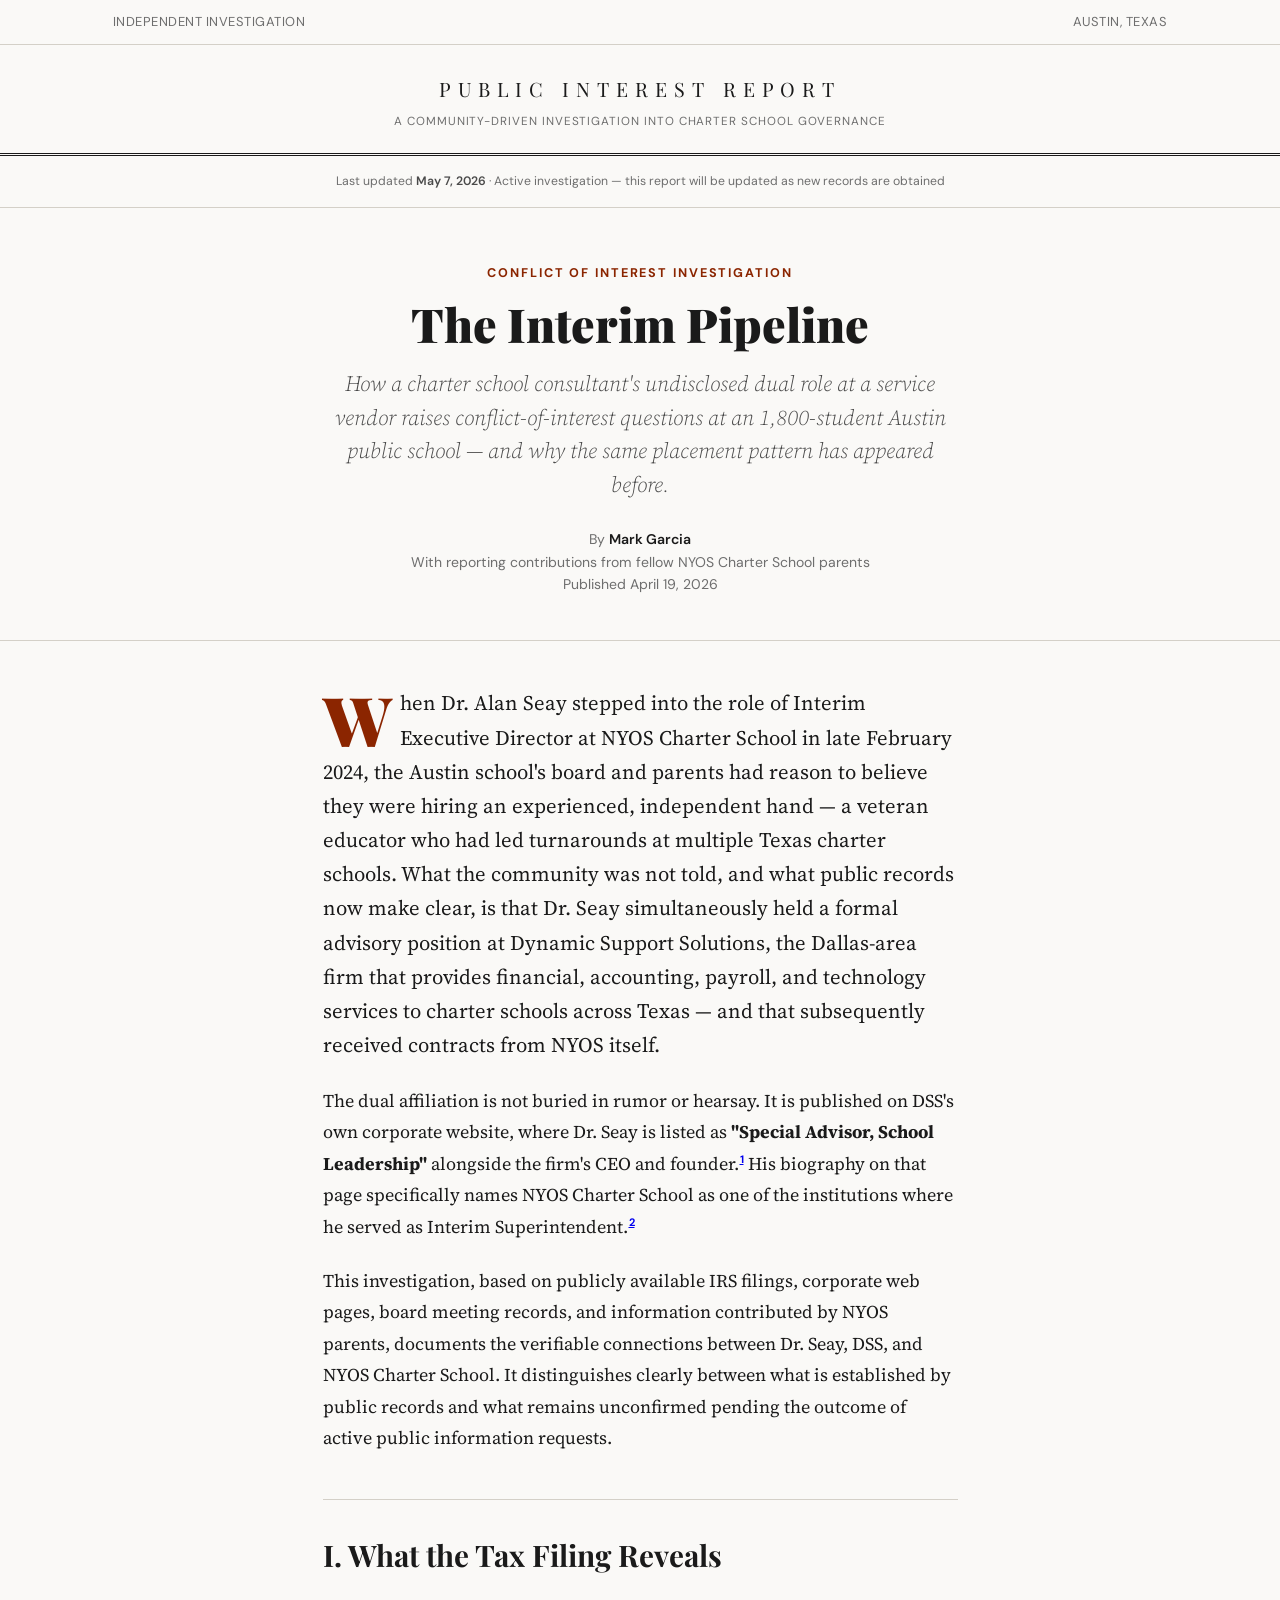
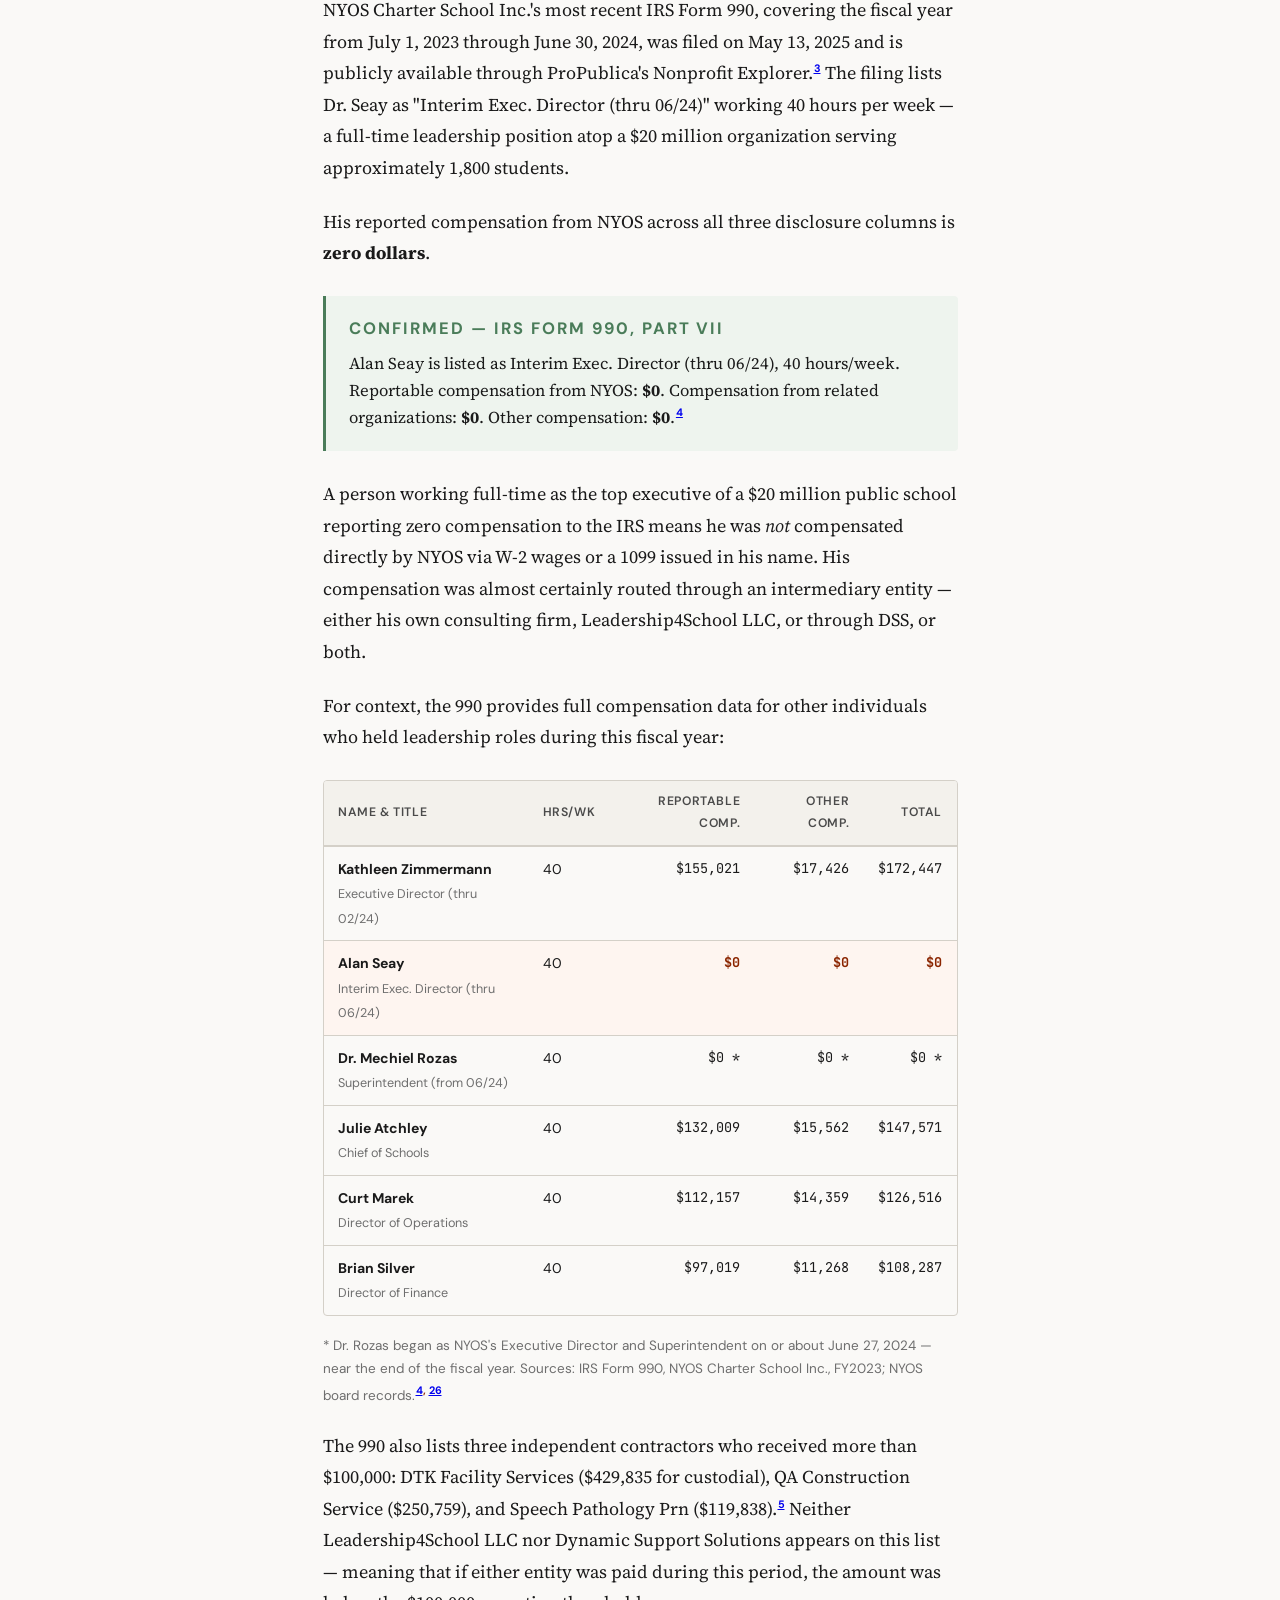
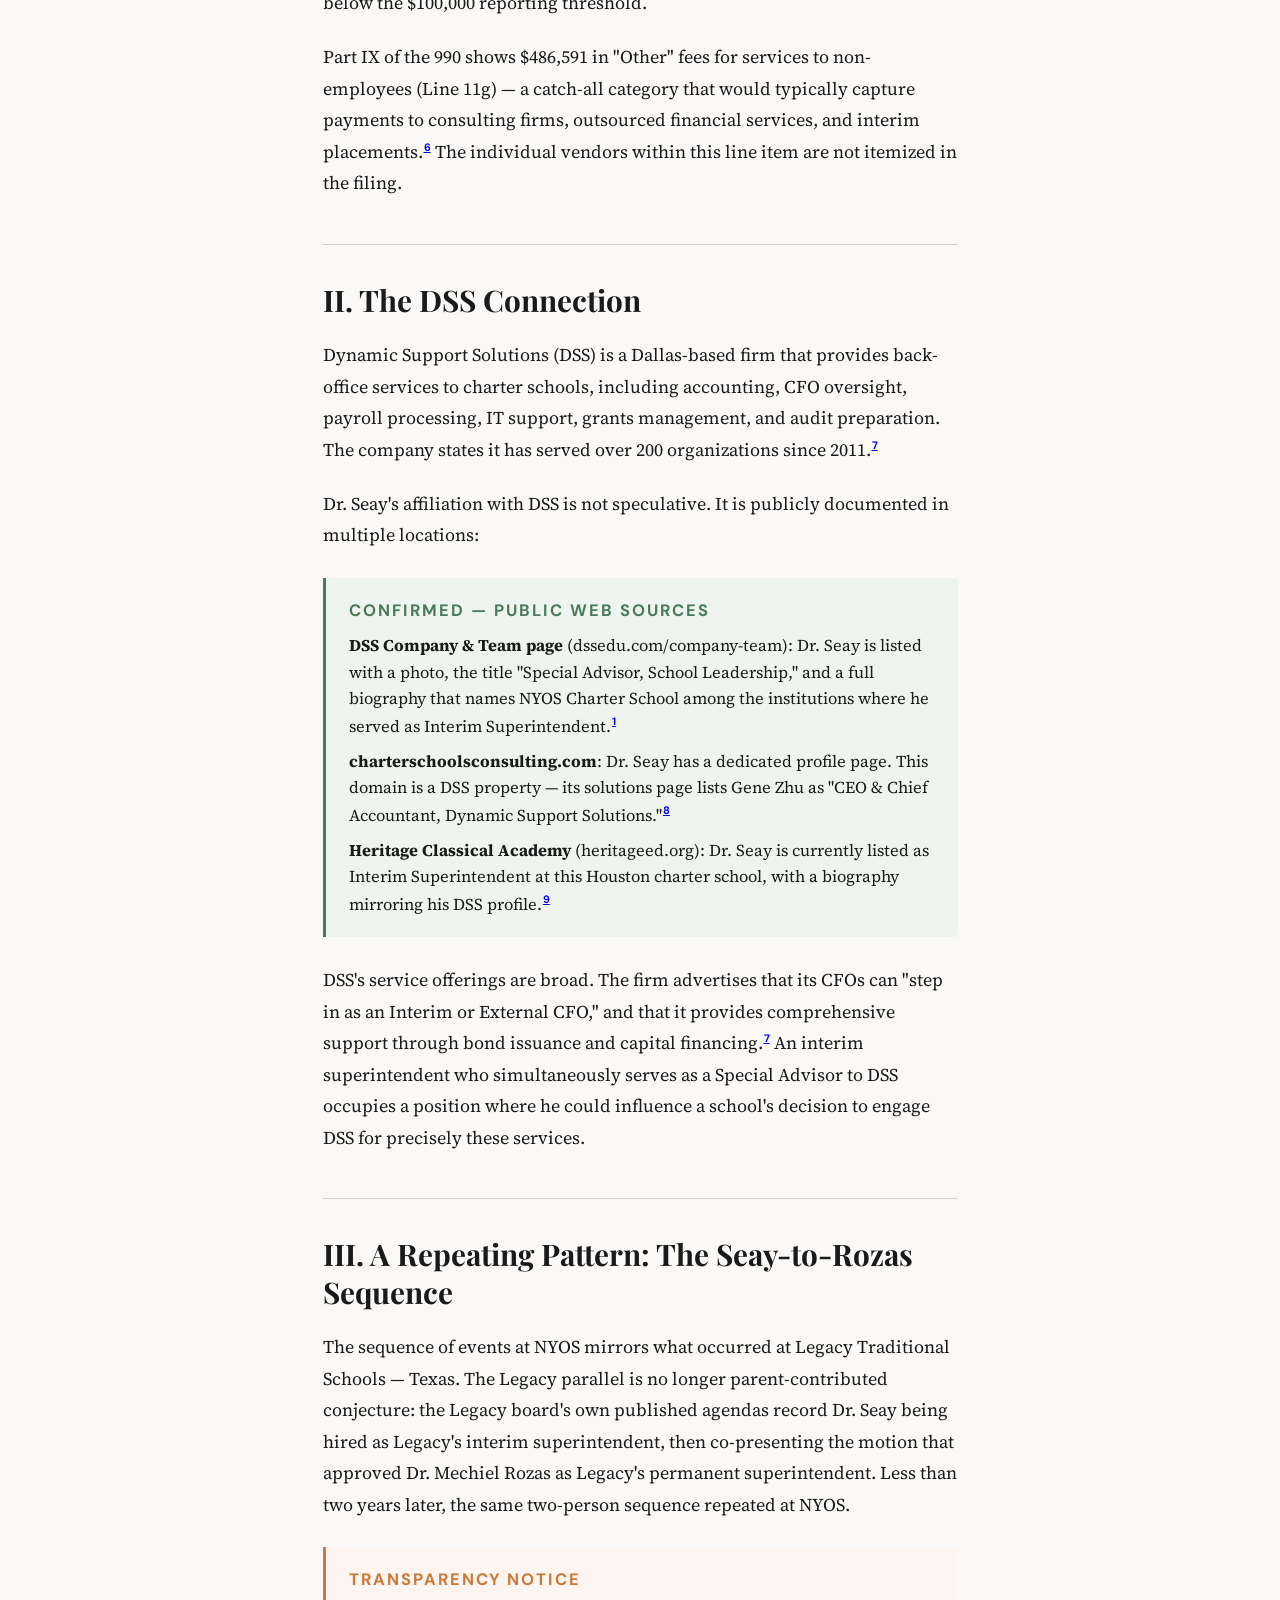
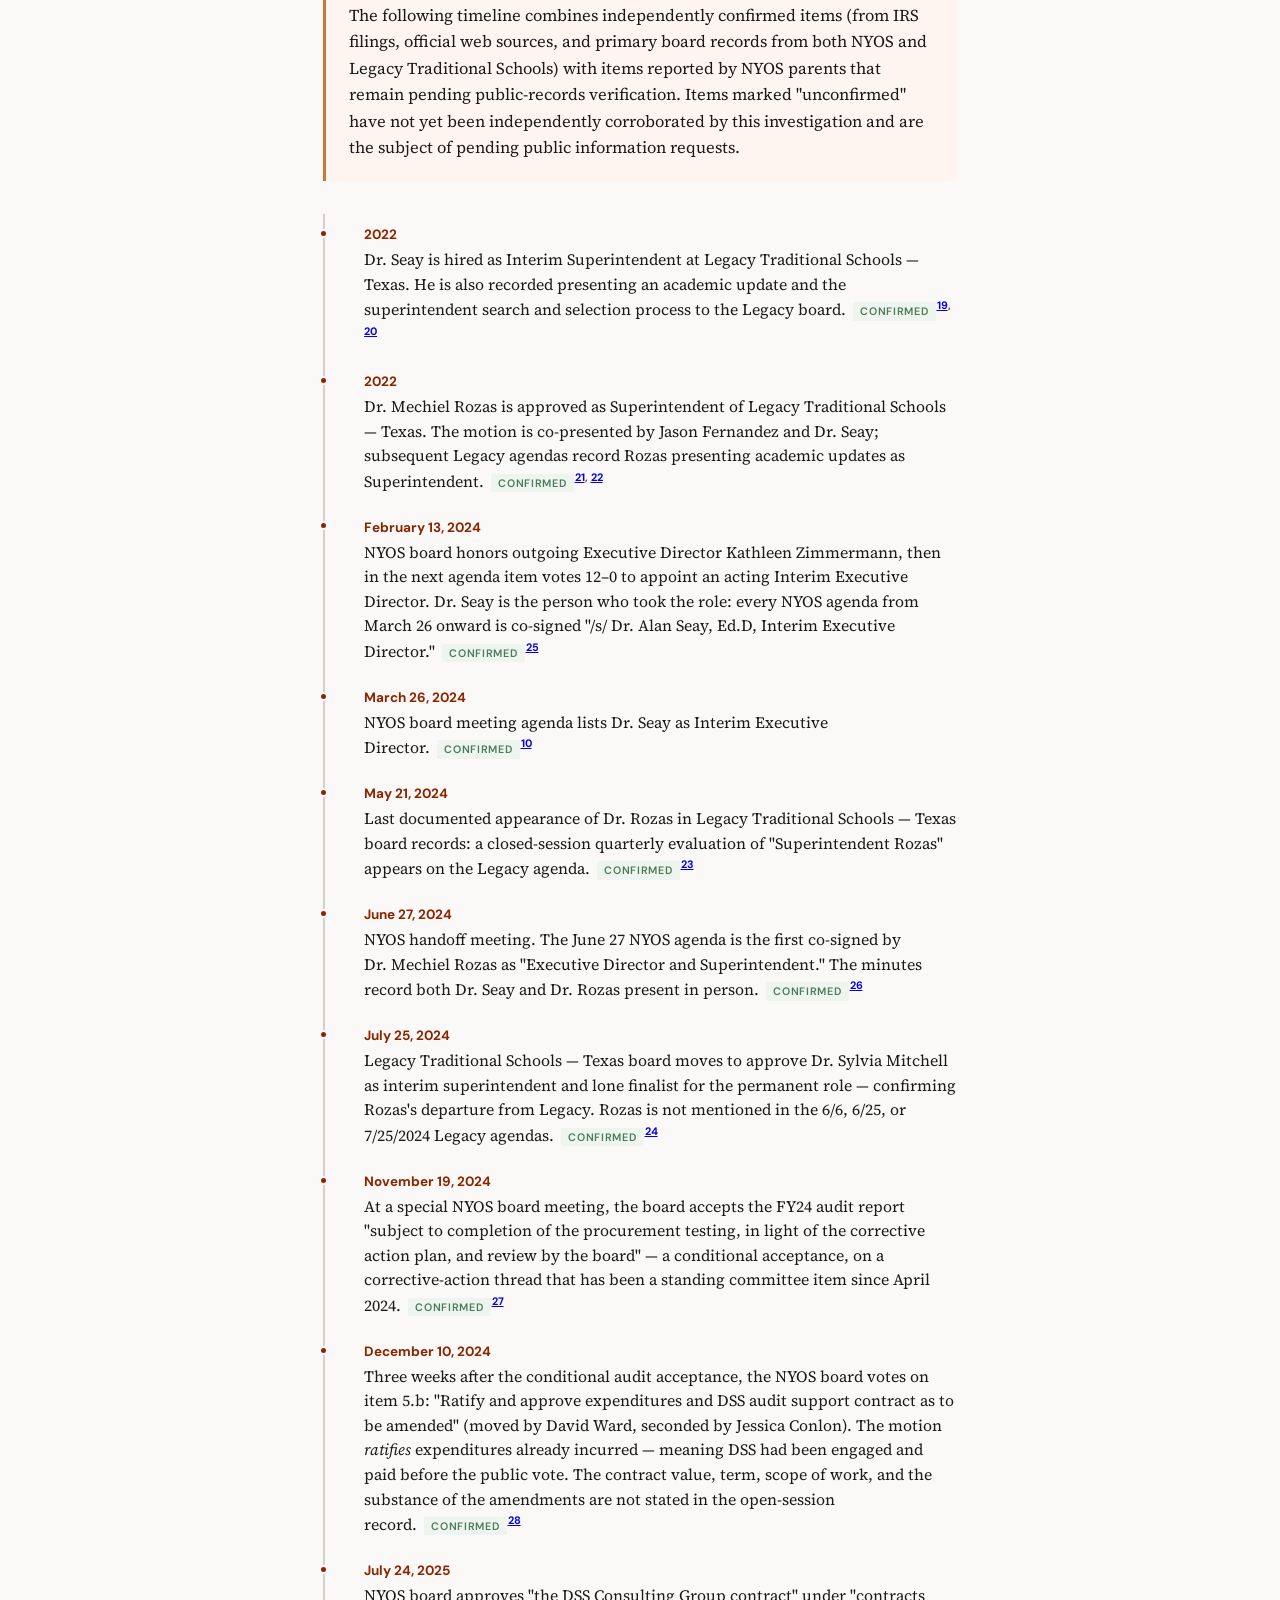
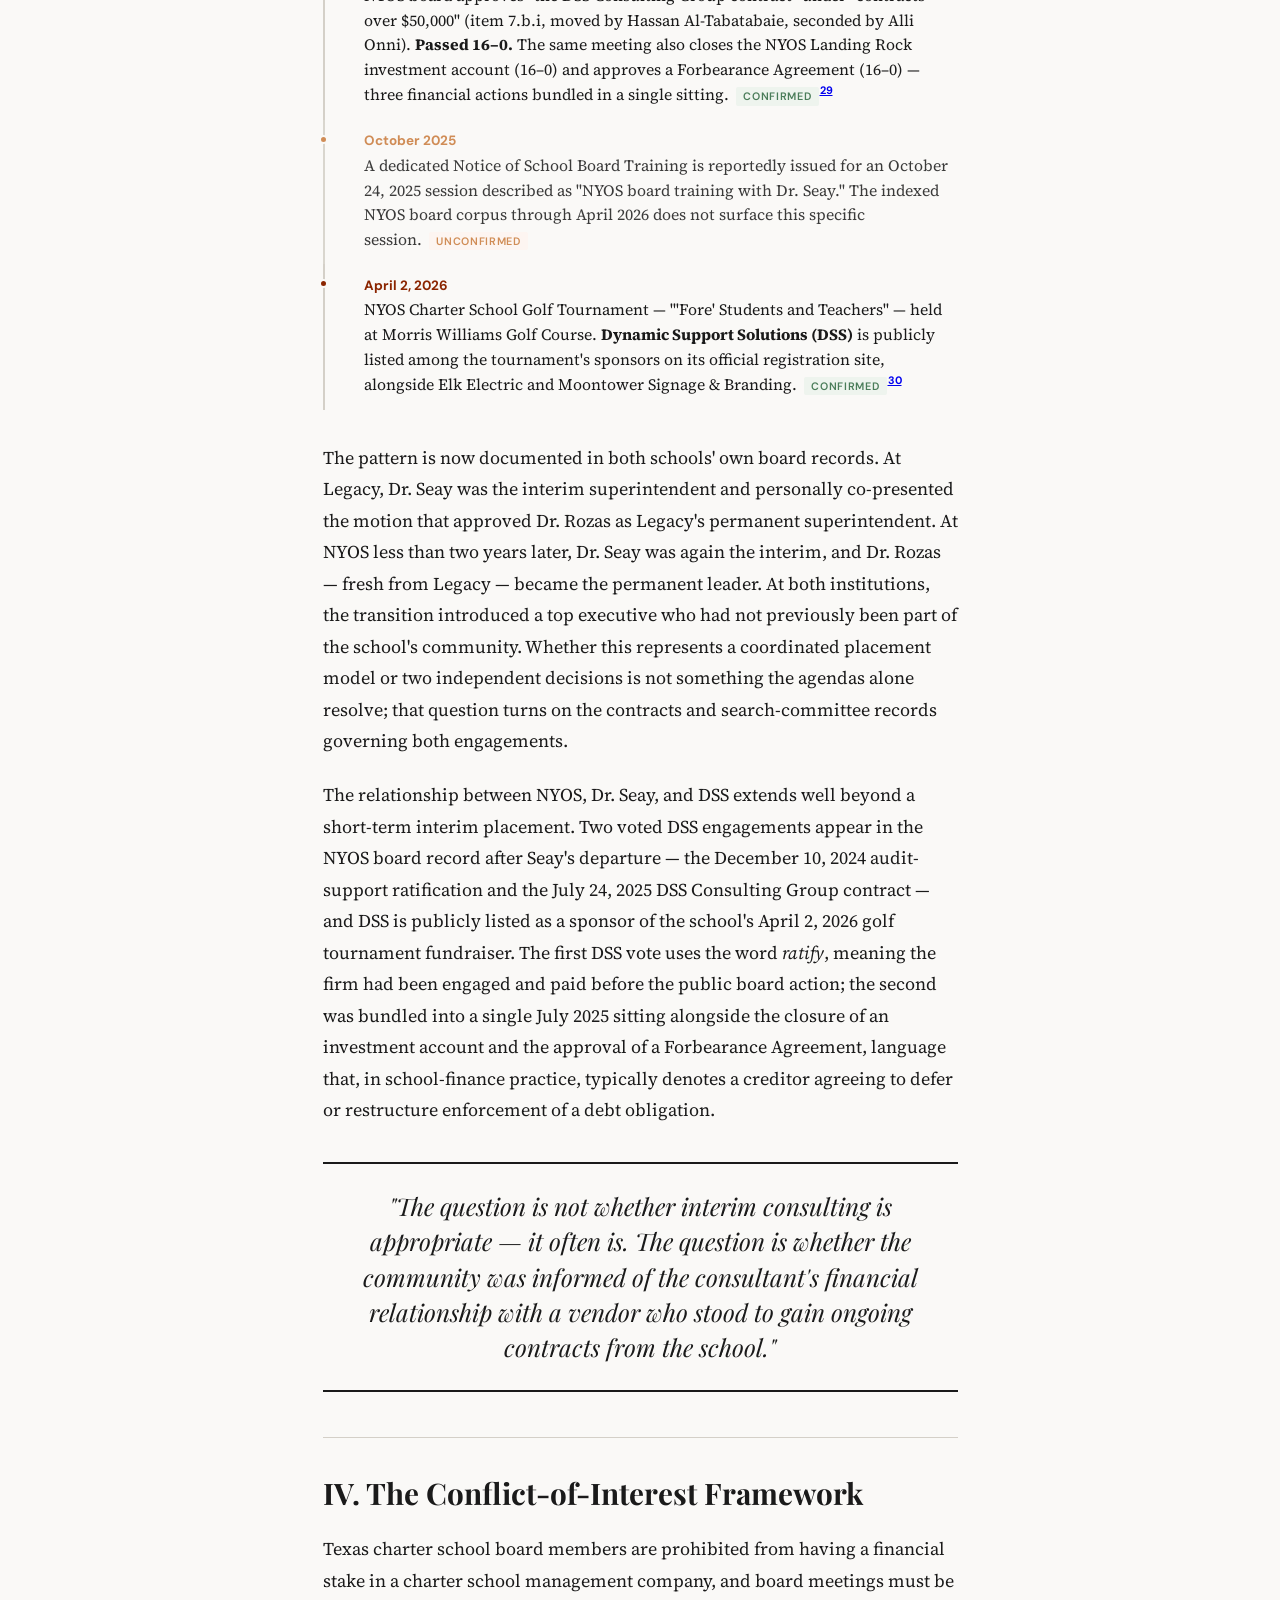
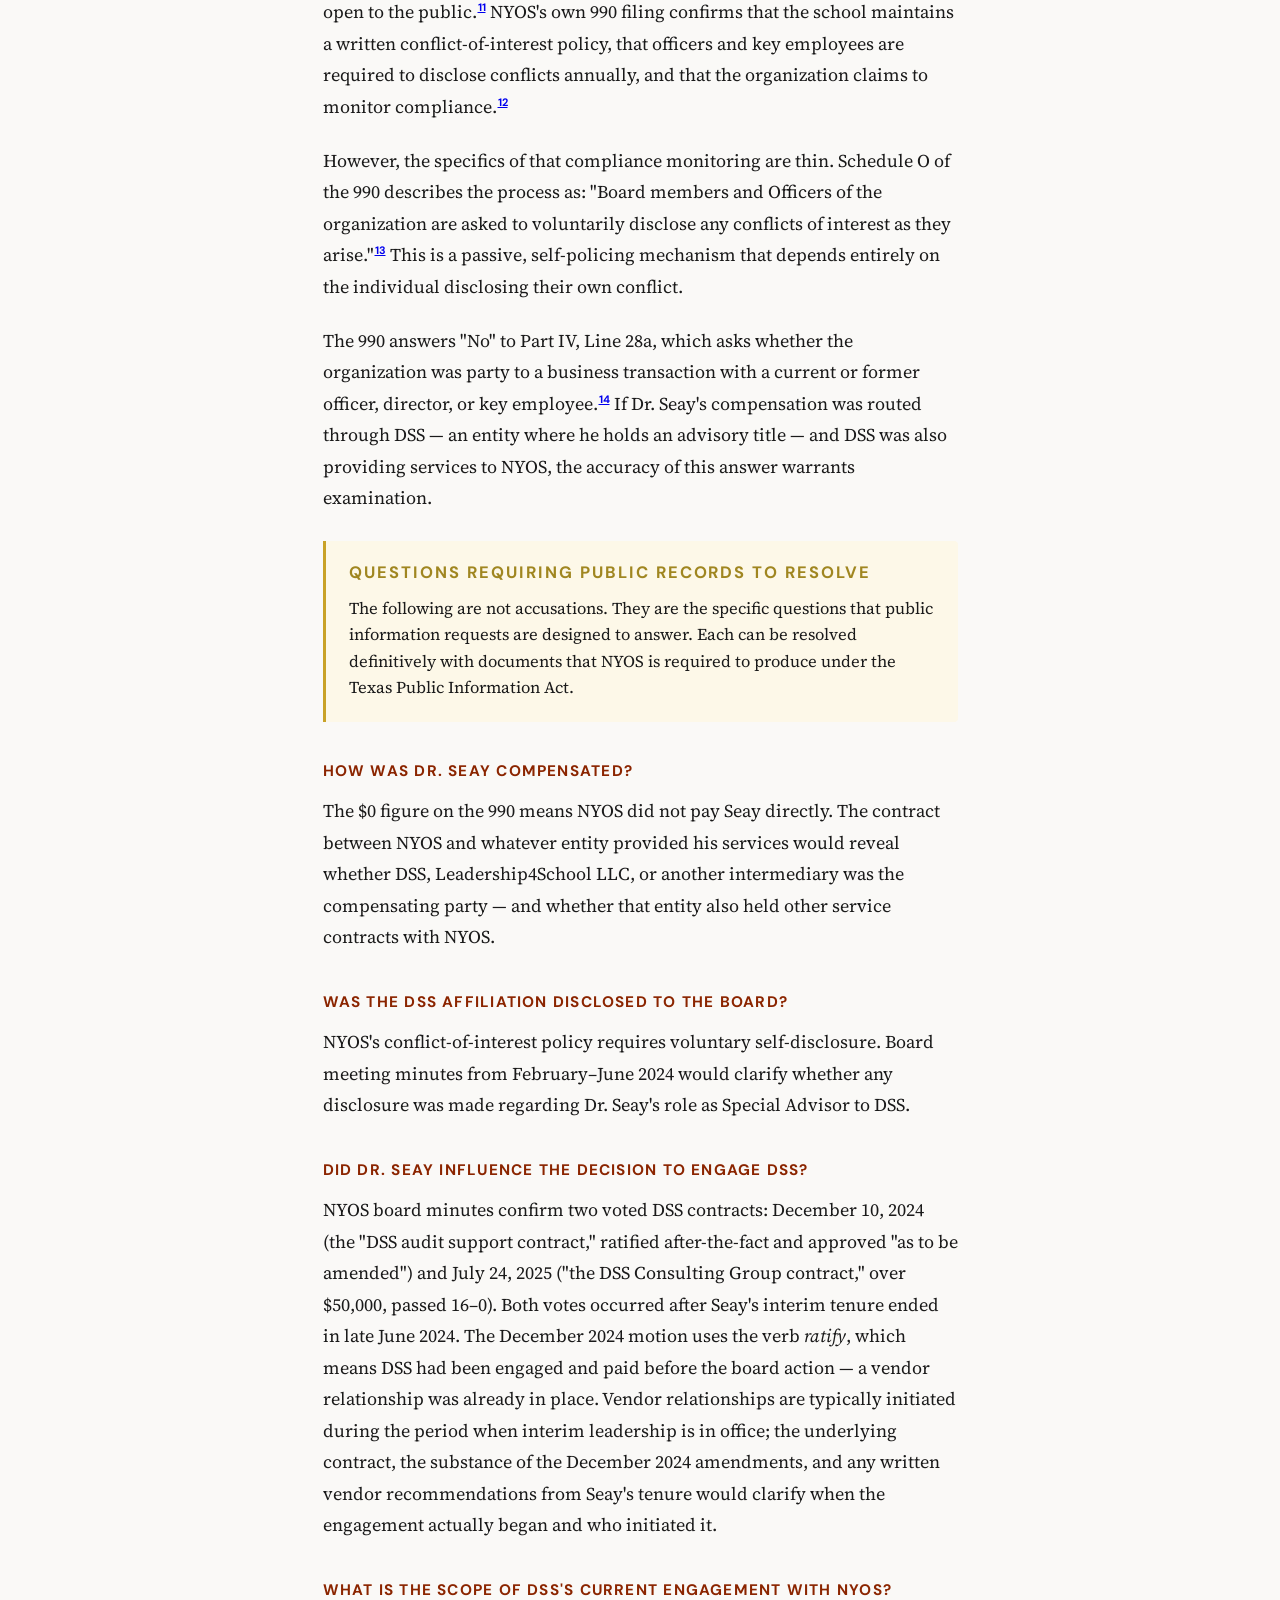
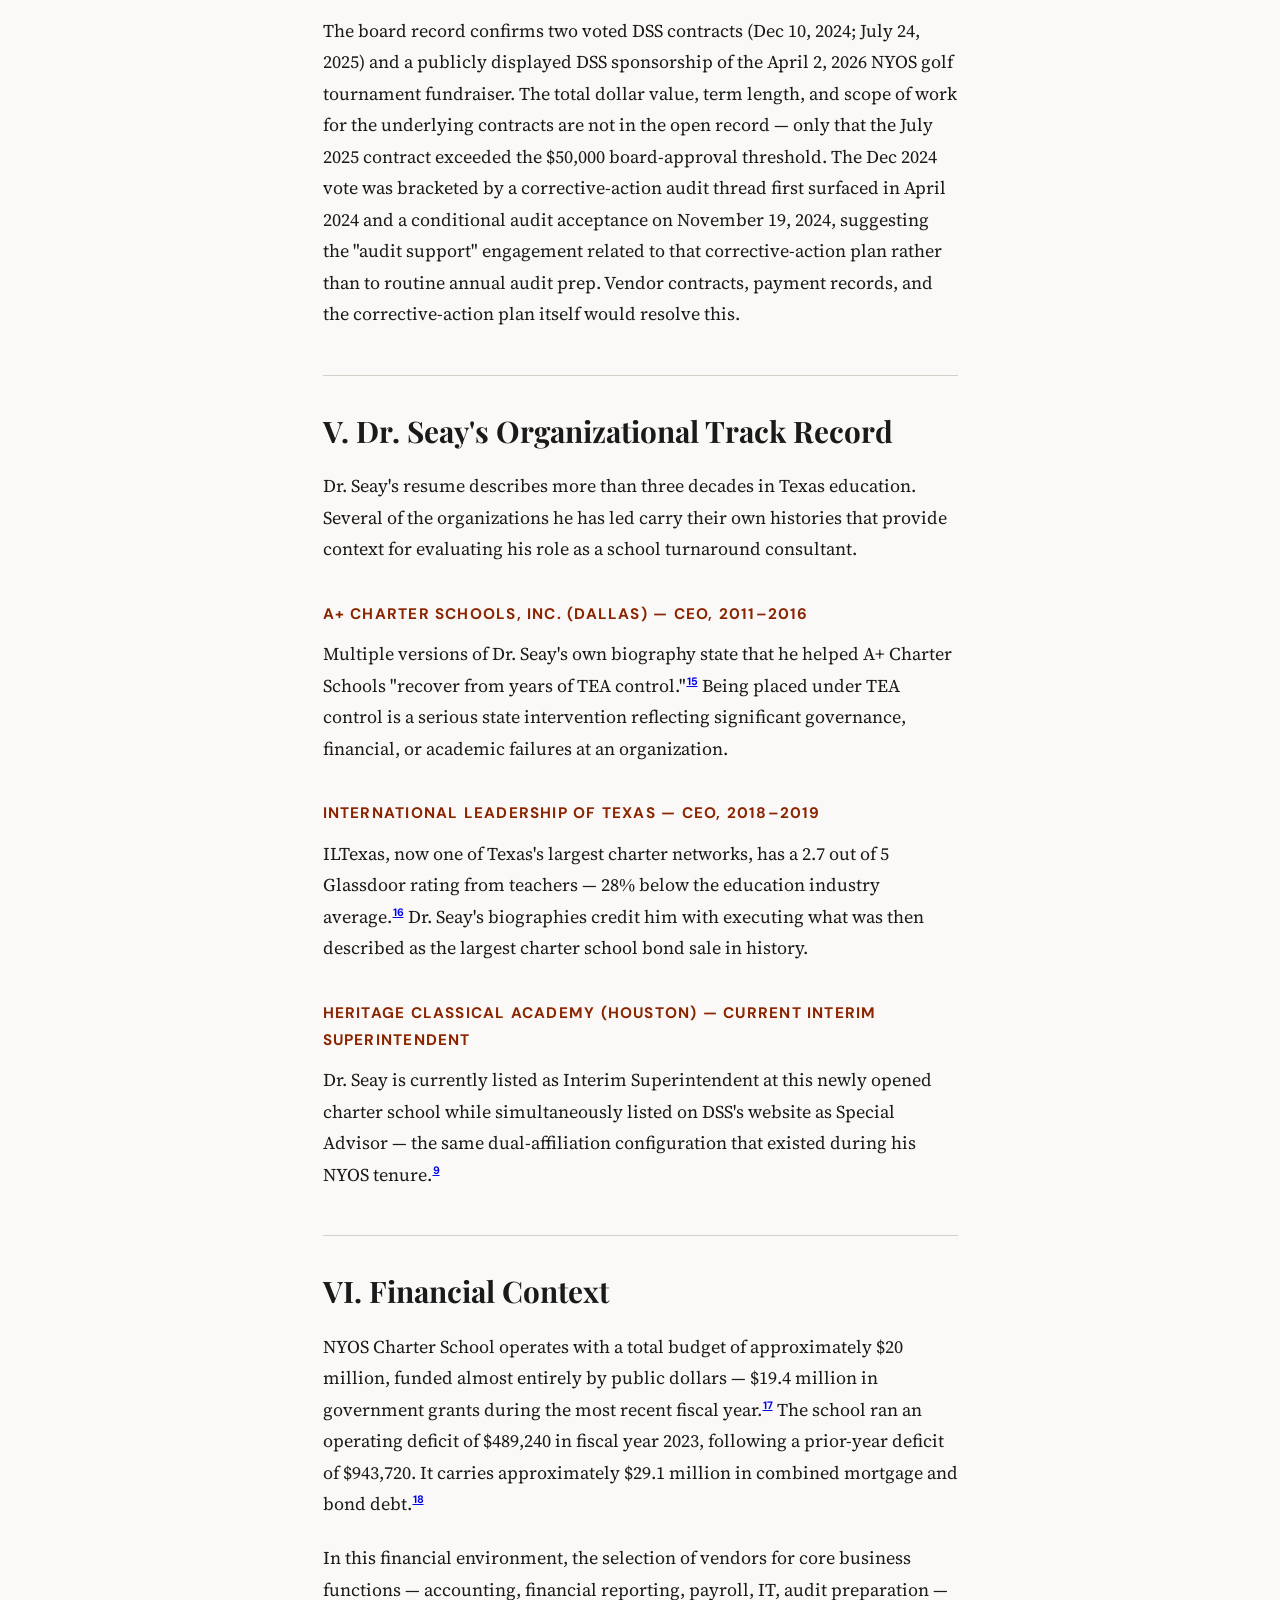
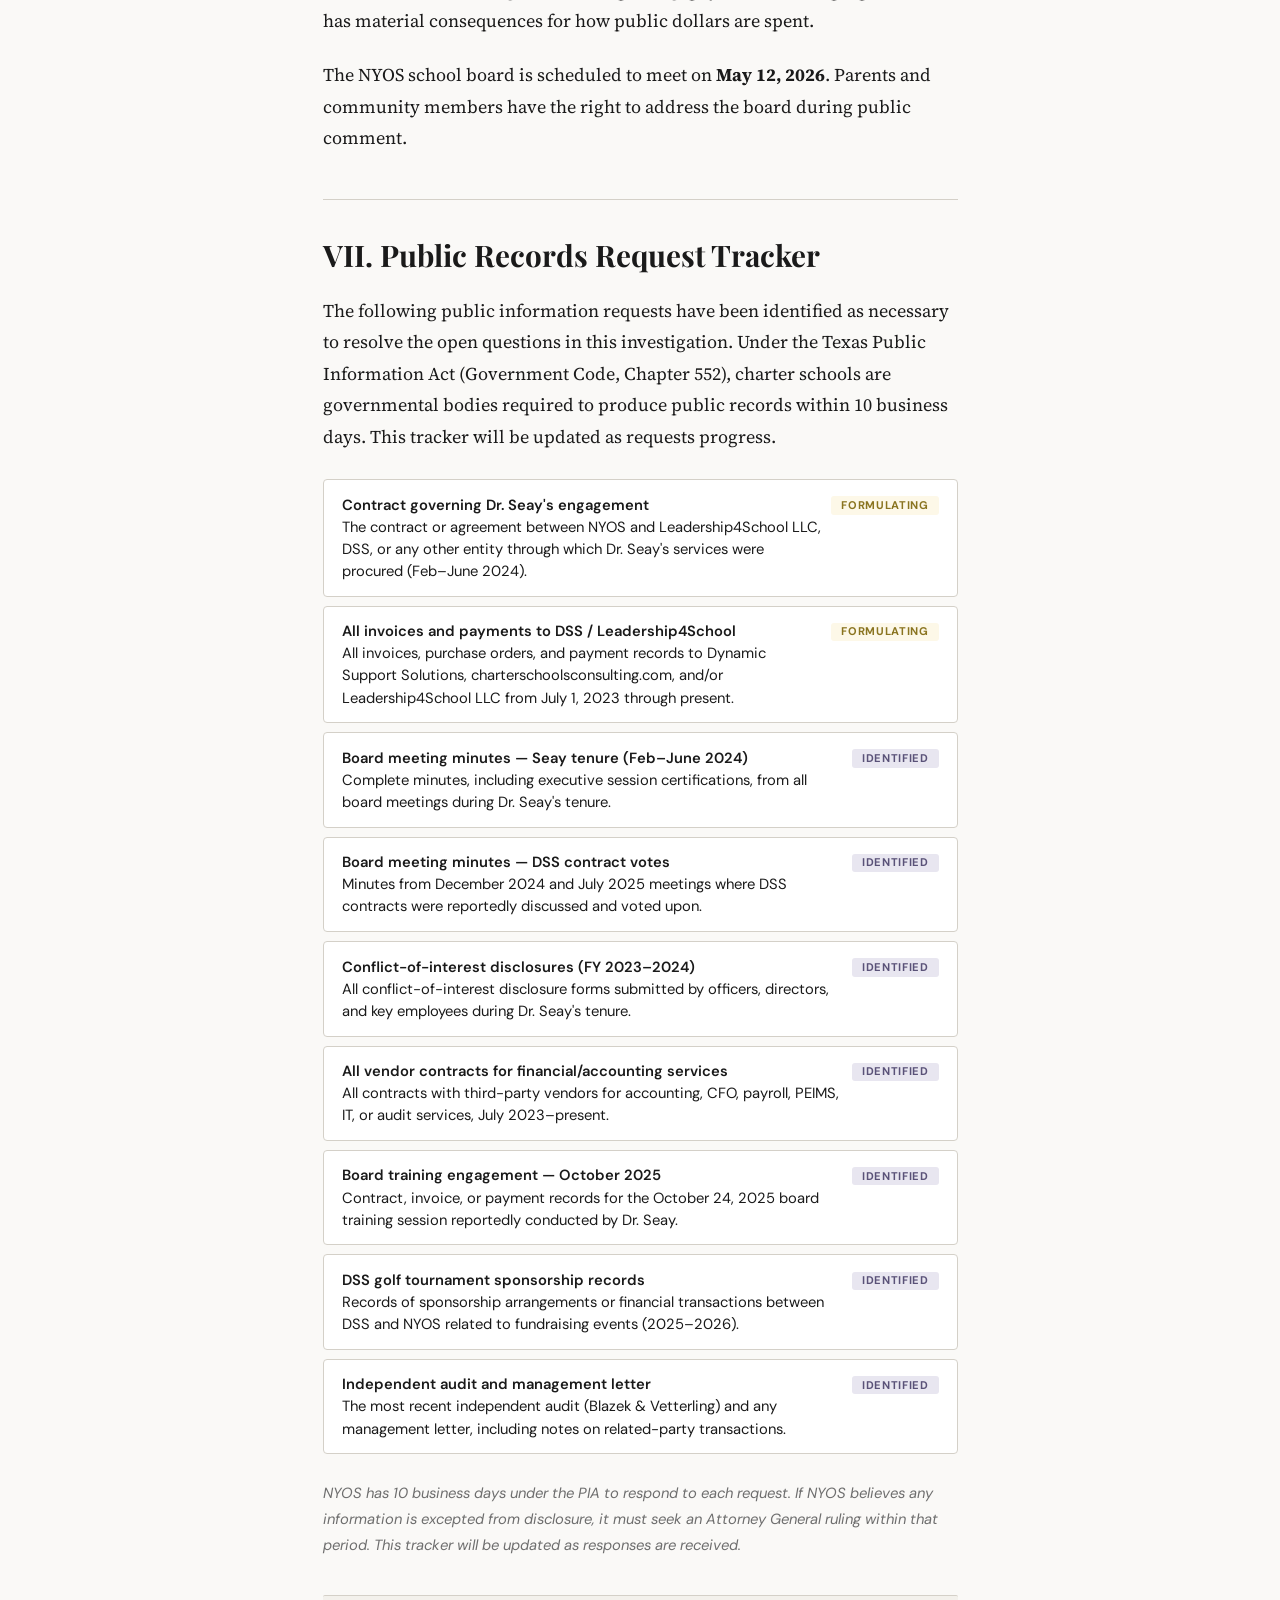
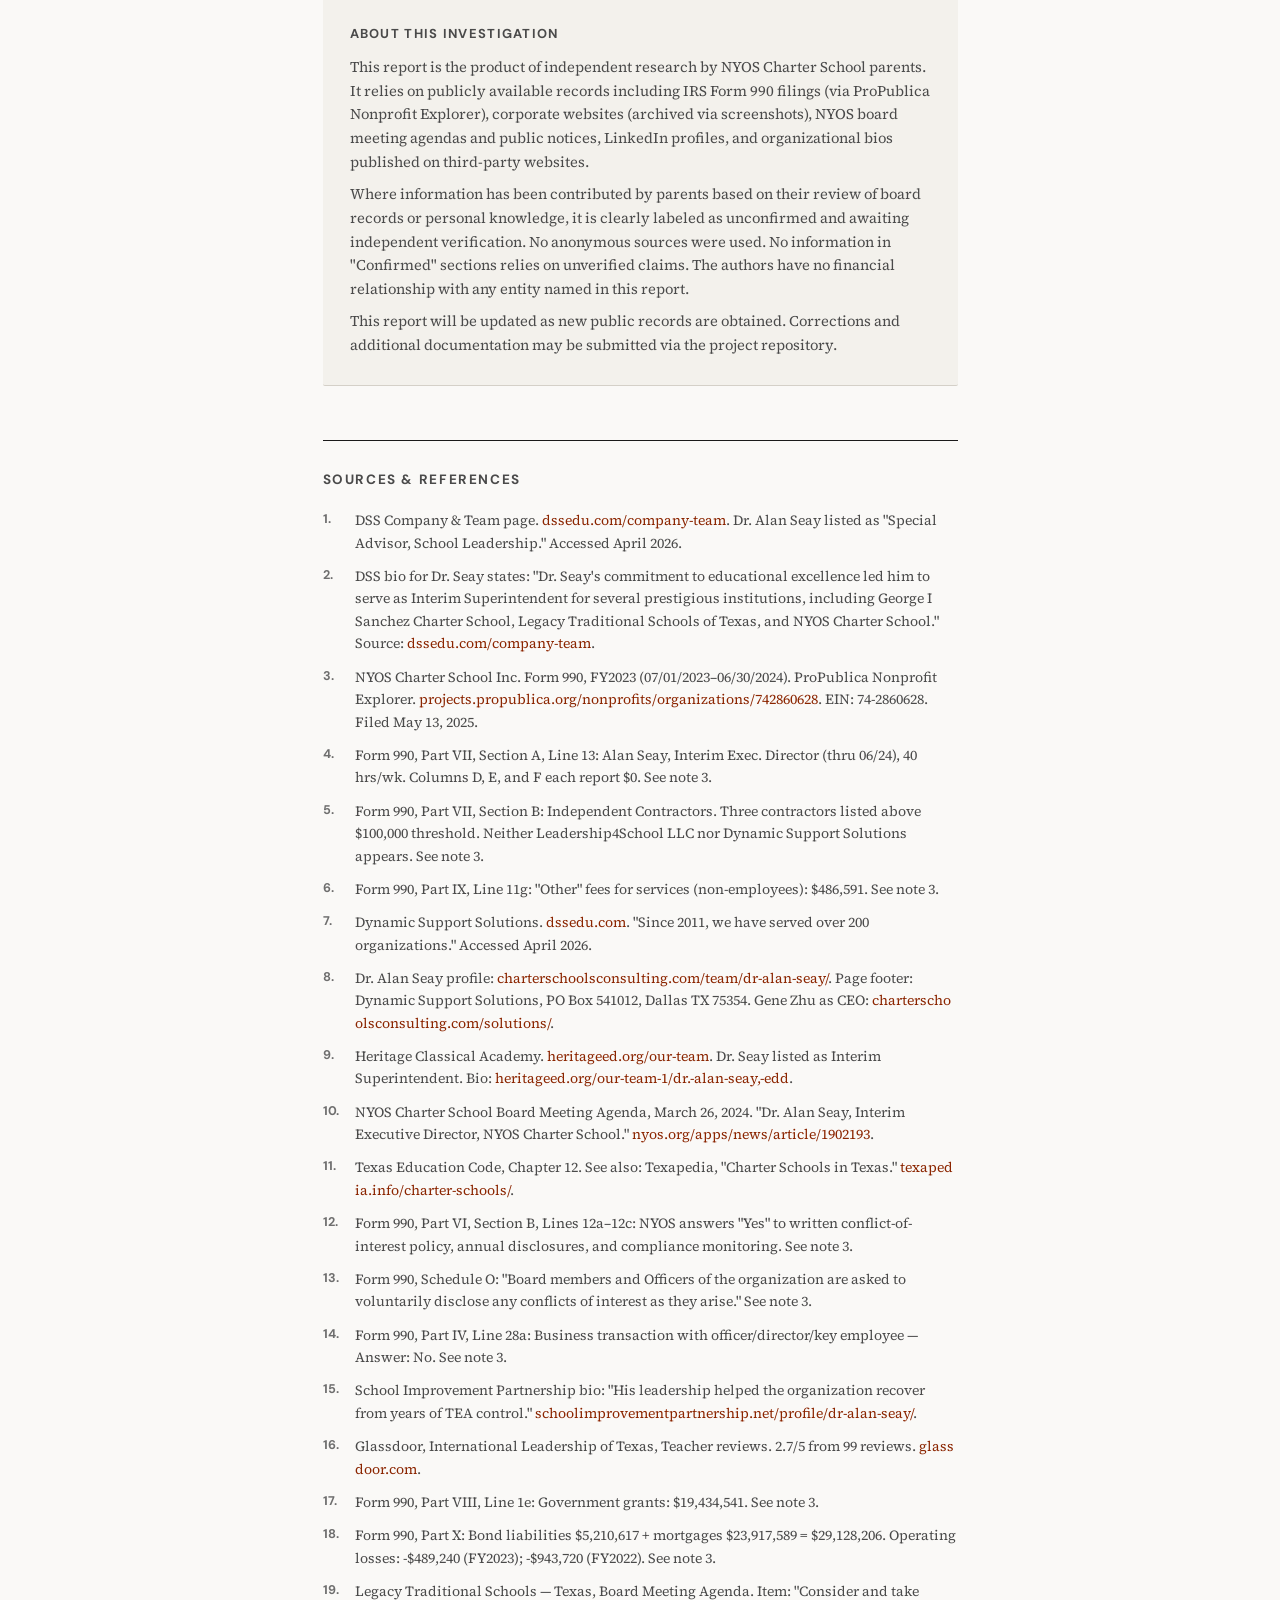
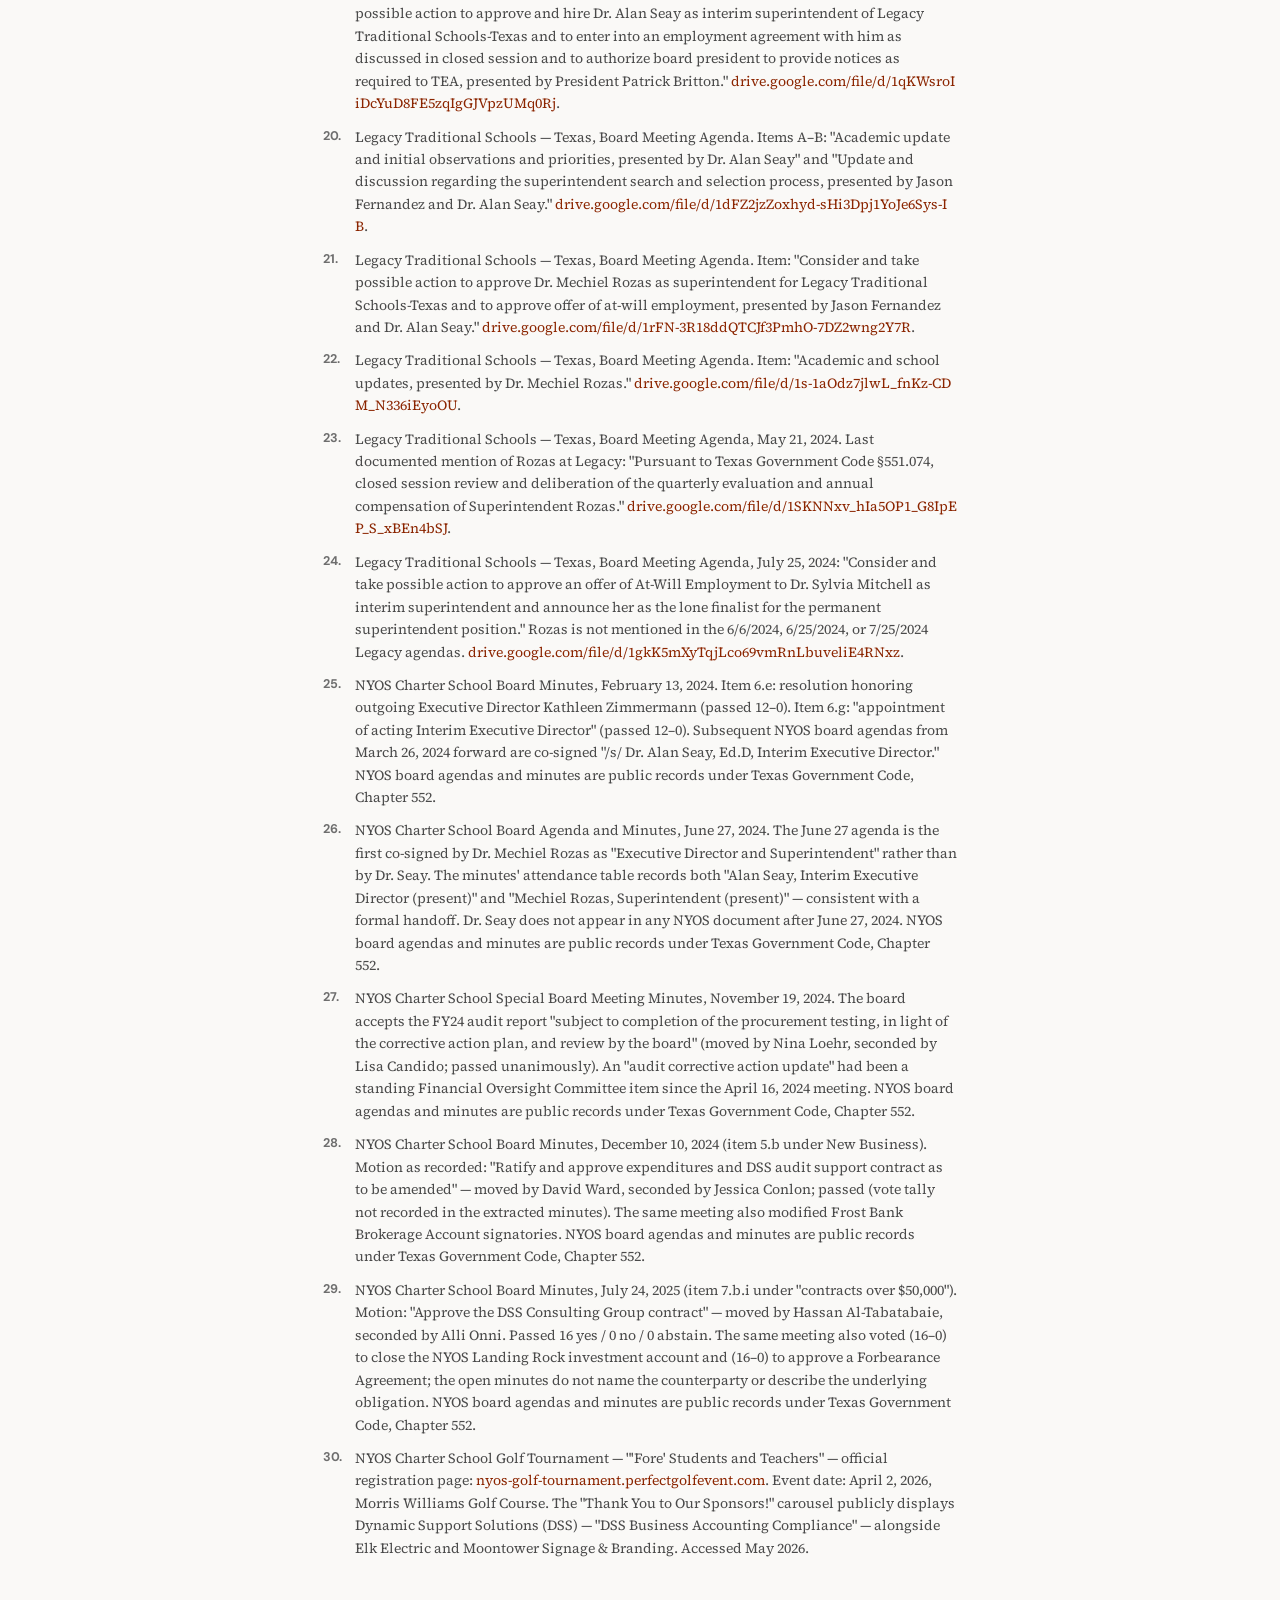
==== commit edacafdc: "update report with confirmed Legacy/NYOS/DSS evidence and trim post-tenure refs - Promote Legacy Tra" ====
--- a/index.html
+++ b/index.html
@@ -14,12 +14,19 @@
 <style>
 :root{--ink:#1a1a1a;--ink-2:#4a4a4a;--ink-3:#6e6e6e;--paper:#faf9f7;--paper-warm:#f3f1ec;--rule:#d4d0c8;--rule-heavy:#1a1a1a;--accent:#8b2500;--accent-hover:#a83a14;--caution-bg:#fdf8e8;--caution-border:#c9a227;--confirmed-bg:#eef4ee;--confirmed-border:#4a7c59;--unconfirmed-bg:#fef5f0;--unconfirmed-border:#c97a3a;--display:'Playfair Display',Georgia,serif;--body:'Source Serif 4',Georgia,serif;--sans:'DM Sans',-apple-system,sans-serif;--mono:'JetBrains Mono','Courier New',monospace;--text-w:680px;--wide-w:920px;--full-w:1100px}*,*::before,*::after{box-sizing:border-box;margin:0;padding:0}html{font-size:17px;scroll-behavior:smooth}@media(min-width:768px){html{font-size:18px}}body{font-family:var(--body);color:var(--ink);background:var(--paper);line-height:1.75;-webkit-font-smoothing:antialiased;text-rendering:optimizeLegibility}::selection{background:rgba(139,37,0,.12)}.container{max-width:var(--text-w);margin:0 auto;padding:0 1.25rem}.container--wide{max-width:var(--wide-w)}.container--full{max-width:var(--full-w)}.topbar{border-bottom:1px solid var(--rule);padding:.6rem 0;font-family:var(--sans);font-size:.72rem;color:var(--ink-3);letter-spacing:.04em;text-transform:uppercase}.topbar .container{display:flex;justify-content:space-between;align-items:center;max-width:var(--full-w)}.masthead{text-align:center;padding:1.5rem 0 1.2rem;border-bottom:3px double var(--rule-heavy)}.masthead__title{font-family:var(--display);font-size:1.1rem;font-weight:400;letter-spacing:.35em;text-transform:uppercase;color:var(--ink)}.masthead__sub{font-family:var(--sans);font-size:.65rem;color:var(--ink-3);letter-spacing:.08em;text-transform:uppercase;margin-top:.25rem}.hero{padding:3rem 0 2.5rem;border-bottom:1px solid var(--rule);text-align:center}.hero__kicker{font-family:var(--sans);font-size:.7rem;font-weight:700;letter-spacing:.15em;text-transform:uppercase;color:var(--accent);margin-bottom:.75rem}.hero__headline{font-family:var(--display);font-size:2.6rem;font-weight:900;line-height:1.15;max-width:800px;margin:0 auto .9rem;color:var(--ink)}@media(max-width:600px){.hero__headline{font-size:1.8rem}}.hero__deck{font-family:var(--body);font-size:1.2rem;font-weight:300;line-height:1.55;color:var(--ink-2);max-width:620px;margin:0 auto 1.5rem;font-style:italic}.hero__byline{font-family:var(--sans);font-size:.78rem;color:var(--ink-3);line-height:1.6}.hero__byline strong{color:var(--ink);font-weight:600}article{padding:2.5rem 0 3rem}article p{margin-bottom:1.25rem}article p.lede{font-size:1.15rem;line-height:1.65;color:var(--ink)}article p.lede::first-letter{font-family:var(--display);font-size:3.8rem;float:left;line-height:.85;margin:.05em .12em 0 0;font-weight:900;color:var(--accent)}.section-rule{border:none;border-top:1px solid var(--rule);margin:2.5rem 0 2rem}h2.section-head{font-family:var(--display);font-size:1.65rem;font-weight:700;line-height:1.25;margin-bottom:1.2rem;color:var(--ink)}h3.sub-head{font-family:var(--sans);font-size:.85rem;font-weight:700;letter-spacing:.08em;text-transform:uppercase;color:var(--accent);margin-bottom:.6rem;margin-top:2rem}.evidence-box{border-left:3px solid var(--confirmed-border);background:var(--confirmed-bg);padding:1.1rem 1.3rem;margin:1.5rem 0;border-radius:0 4px 4px 0}.evidence-box--caution{border-left-color:var(--caution-border);background:var(--caution-bg)}.evidence-box--unconfirmed{border-left-color:var(--unconfirmed-border);background:var(--unconfirmed-bg)}.evidence-box__label{font-family:var(--sans);font-size:.65rem;font-weight:700;letter-spacing:.12em;text-transform:uppercase;margin-bottom:.4rem}.evidence-box__label--confirmed{color:var(--confirmed-border)}.evidence-box__label--caution{color:#a08620}.evidence-box__label--unconfirmed{color:var(--unconfirmed-border)}.evidence-box p{margin-bottom:.5rem;font-size:.92rem;line-height:1.6}.evidence-box p:last-child{margin-bottom:0}.pull-quote{border-top:2px solid var(--rule-heavy);border-bottom:2px solid var(--rule-heavy);padding:1.4rem 0;margin:2rem 0;text-align:center}.pull-quote p{font-family:var(--display);font-size:1.35rem;font-style:italic;line-height:1.45;color:var(--ink);max-width:560px;margin:0 auto}.timeline{margin:1.8rem 0;padding:0;list-style:none}.timeline li{position:relative;padding:.65rem 0 .65rem 2.2rem;border-left:2px solid var(--rule);font-size:.88rem;line-height:1.55}.timeline li::before{content:'';position:absolute;left:-5.5px;top:.85rem;width:9px;height:9px;border-radius:50%;background:var(--accent);border:2px solid var(--paper)}.timeline li.unconfirmed{opacity:.85}.timeline li.unconfirmed::before{background:var(--unconfirmed-border)}.timeline .tl-date{font-family:var(--sans);font-weight:700;font-size:.75rem;color:var(--accent);display:block;margin-bottom:.1rem}.timeline li.unconfirmed .tl-date{color:var(--unconfirmed-border)}.timeline .tl-tag{font-family:var(--sans);font-size:.6rem;font-weight:600;letter-spacing:.06em;text-transform:uppercase;padding:.12rem .4rem;border-radius:2px;margin-left:.4rem;vertical-align:middle}.tl-tag--confirmed{background:var(--confirmed-bg);color:var(--confirmed-border)}.tl-tag--unconfirmed{background:var(--unconfirmed-bg);color:var(--unconfirmed-border)}.comp-table-wrap{overflow-x:auto;margin:1.5rem 0;border:1px solid var(--rule);border-radius:4px}.comp-table{width:100%;border-collapse:collapse;font-family:var(--sans);font-size:.78rem}.comp-table thead{background:var(--paper-warm)}.comp-table th{padding:.6rem .8rem;text-align:left;font-weight:600;font-size:.68rem;letter-spacing:.05em;text-transform:uppercase;color:var(--ink-2);border-bottom:2px solid var(--rule)}.comp-table td{padding:.55rem .8rem;border-bottom:1px solid var(--rule);vertical-align:top}.comp-table tr:last-child td{border-bottom:none}.comp-table .highlight-row{background:#fef5f0}.comp-table .num{font-family:var(--mono);font-size:.75rem;text-align:right}.comp-table .zero{color:var(--accent);font-weight:700}.tracker{margin:1.5rem 0}.tracker-item{display:grid;grid-template-columns:1fr auto;gap:.5rem;align-items:start;padding:.75rem 1rem;border:1px solid var(--rule);border-radius:4px;margin-bottom:.5rem;background:#fff;font-size:.82rem;font-family:var(--sans)}.tracker-item__desc{line-height:1.5}.tracker-item__desc strong{font-weight:600}.tracker-status{font-size:.62rem;font-weight:700;letter-spacing:.06em;text-transform:uppercase;padding:.2rem .55rem;border-radius:3px;white-space:nowrap;line-height:1;margin-top:.15rem}.status--identified{background:#e8e6f0;color:#5a5278}.status--formulating{background:#fdf8e8;color:#8a7420}.status--submitted{background:#e0f0ff;color:#2a6fa8}.status--resubmitted{background:#fff0e0;color:#a86a2a}.status--received-awaiting{background:#e8f5e8;color:#3a7a3a}.status--received-delayed{background:#fce8e8;color:#a03030}.status--docs-received{background:#d5f0d5;color:#2a6a2a}.footnotes-section{border-top:1px solid var(--rule-heavy);margin-top:3rem;padding-top:1.5rem}.footnotes-section h2{font-family:var(--sans);font-size:.75rem;font-weight:700;letter-spacing:.12em;text-transform:uppercase;color:var(--ink-2);margin-bottom:1rem}.footnotes{list-style:none;counter-reset:fn}.footnotes li{counter-increment:fn;font-size:.78rem;line-height:1.6;margin-bottom:.6rem;padding-left:1.8rem;position:relative;color:var(--ink-2)}.footnotes li::before{content:counter(fn) ".";position:absolute;left:0;font-family:var(--sans);font-weight:700;font-size:.7rem;color:var(--ink-3)}.footnotes li a{color:var(--accent);text-decoration:none;border-bottom:1px solid transparent;word-break:break-all}.footnotes li a:hover{border-bottom-color:var(--accent)}sup.fn-ref{font-family:var(--sans);font-size:.6rem;font-weight:700;color:var(--accent);cursor:pointer;text-decoration:none;margin-left:1px}sup.fn-ref:hover{text-decoration:underline}.methodology{background:var(--paper-warm);border-top:1px solid var(--rule);border-bottom:1px solid var(--rule);padding:1.5rem;margin:2rem 0;border-radius:2px}.methodology h3{font-family:var(--sans);font-size:.72rem;font-weight:700;letter-spacing:.1em;text-transform:uppercase;color:var(--ink-2);margin-bottom:.6rem}.methodology p{font-size:.82rem;line-height:1.6;color:var(--ink-2);margin-bottom:.5rem}.methodology p:last-child{margin-bottom:0}.site-footer{border-top:3px double var(--rule-heavy);padding:1.5rem 0 2.5rem;text-align:center;font-family:var(--sans);font-size:.7rem;color:var(--ink-3);line-height:1.8}.site-footer a{color:var(--ink-3)}.progress-bar{position:fixed;top:0;left:0;width:0;height:3px;background:var(--accent);z-index:1000;transition:width .1s linear}.last-updated{font-family:var(--sans);font-size:.68rem;color:var(--ink-3);text-align:center;padding:.8rem 0;border-bottom:1px solid var(--rule)}.last-updated time{font-weight:600;color:var(--ink-2)}@media print{.progress-bar,.topbar{display:none}body{font-size:11pt}.hero__headline{font-size:24pt}}
 </style>
+<script type="text/javascript">
+    (function(c,l,a,r,i,t,y){
+        c[a]=c[a]||function(){(c[a].q=c[a].q||[]).push(arguments)};
+        t=l.createElement(r);t.async=1;t.src="https://www.clarity.ms/tag/"+i;
+        y=l.getElementsByTagName(r)[0];y.parentNode.insertBefore(t,y);
+    })(window, document, "clarity", "script", "wnk9fpk31j");
+</script>
 </head>
 <body>
 <div class="progress-bar" id="progressBar"></div>
 <div class="topbar"><div class="container container--full"><span>Independent Investigation</span><span>Austin, Texas</span></div></div>
 <header class="masthead"><div class="container"><h1 class="masthead__title">Public Interest Report</h1><p class="masthead__sub">A Community-Driven Investigation into Charter School Governance</p></div></header>
-<div class="last-updated"><div class="container">Last updated <time datetime="2026-04-19">April 19, 2026</time> · Active investigation — this report will be updated as new records are obtained</div></div>
+<div class="last-updated"><div class="container">Last updated <time datetime="2026-05-07">May 7, 2026</time> · Active investigation — this report will be updated as new records are obtained</div></div>
 
 <section class="hero"><div class="container container--wide">
 <p class="hero__kicker">Conflict of Interest Investigation</p>
@@ -62,7 +69,7 @@
 <tr><td><strong>Curt Marek</strong><br><span style="font-size:.7rem;color:var(--ink-3)">Director of Operations</span></td><td>40</td><td class="num">$112,157</td><td class="num">$14,359</td><td class="num">$126,516</td></tr>
 <tr><td><strong>Brian Silver</strong><br><span style="font-size:.7rem;color:var(--ink-3)">Director of Finance</span></td><td>40</td><td class="num">$97,019</td><td class="num">$11,268</td><td class="num">$108,287</td></tr>
 </tbody></table></div>
-<p style="font-size:.75rem;color:var(--ink-3);font-family:var(--sans);margin-top:-.5rem;">* Dr. Rozas began on or about June 13, 2024 — near the end of the fiscal year. Source: IRS Form 990, NYOS Charter School Inc., FY2023.<sup class="fn-ref"><a href="#fn4">4</a></sup></p>
+<p style="font-size:.75rem;color:var(--ink-3);font-family:var(--sans);margin-top:-.5rem;">* Dr. Rozas began as NYOS's Executive Director and Superintendent on or about June&nbsp;27, 2024 — near the end of the fiscal year. Sources: IRS Form 990, NYOS Charter School Inc., FY2023; NYOS board records.<sup class="fn-ref"><a href="#fn4">4</a>, <a href="#fn26">26</a></sup></p>
 
 <p>The 990 also lists three independent contractors who received more than $100,000: DTK Facility Services ($429,835 for custodial), QA Construction Service ($250,759), and Speech Pathology Prn ($119,838).<sup class="fn-ref"><a href="#fn5">5</a></sup> Neither Leadership4School LLC nor Dynamic Support Solutions appears on this list — meaning that if either entity was paid during this period, the amount was below the $100,000 reporting threshold.</p>
 
@@ -87,30 +94,31 @@
 <hr class="section-rule">
 <h2 class="section-head">III. A Repeating Pattern: The Seay-to-Rozas Sequence</h2>
 
-<p>The sequence of events at NYOS closely mirrors what occurred at another Texas charter school. Parent-contributed research, based on publicly available board records, indicates the following timeline:</p>
+<p>The sequence of events at NYOS mirrors what occurred at Legacy Traditional Schools — Texas. The Legacy parallel is no longer parent-contributed conjecture: the Legacy board's own published agendas record Dr.&nbsp;Seay being hired as Legacy's interim superintendent, then co‑presenting the motion that approved Dr.&nbsp;Mechiel Rozas as Legacy's permanent superintendent. Less than two years later, the same two‑person sequence repeated at NYOS.</p>
 
 <div class="evidence-box evidence-box--unconfirmed">
 <p class="evidence-box__label evidence-box__label--unconfirmed">Transparency notice</p>
-<p>The following timeline combines independently confirmed items (from IRS filings and official web sources) with items reported by NYOS parents based on their review of public board records. Items marked "unconfirmed" have not yet been independently corroborated by this investigation and are the subject of pending public information requests.</p>
+<p>The following timeline combines independently confirmed items (from IRS filings, official web sources, and primary board records from both NYOS and Legacy Traditional Schools) with items reported by NYOS parents that remain pending public‑records verification. Items marked "unconfirmed" have not yet been independently corroborated by this investigation and are the subject of pending public information requests.</p>
 </div>
 
 <ul class="timeline">
-<li class="unconfirmed"><span class="tl-date">2022</span>Dr.&nbsp;Seay serves as Interim Superintendent at Legacy Traditional Schools — Texas.<span class="tl-tag tl-tag--unconfirmed">Unconfirmed</span></li>
-<li class="unconfirmed"><span class="tl-date">May 16, 2022</span>Dr.&nbsp;Mechiel Rozas is appointed permanent Superintendent at Legacy Traditional Schools.<span class="tl-tag tl-tag--unconfirmed">Unconfirmed</span></li>
-<li class="unconfirmed"><span class="tl-date">February 16, 2024</span>Kathleen Zimmermann's last day as NYOS Executive Director.<span class="tl-tag tl-tag--unconfirmed">Unconfirmed</span></li>
-<li class="unconfirmed"><span class="tl-date">February 26, 2024</span>Dr.&nbsp;Seay officially begins as Interim Executive Director at NYOS Charter School.<span class="tl-tag tl-tag--unconfirmed">Unconfirmed</span></li>
+<li><span class="tl-date">2022</span>Dr.&nbsp;Seay is hired as Interim Superintendent at Legacy Traditional Schools — Texas. He is also recorded presenting an academic update and the superintendent search and selection process to the Legacy board.<span class="tl-tag tl-tag--confirmed">Confirmed</span><sup class="fn-ref"><a href="#fn19">19</a>, <a href="#fn20">20</a></sup></li>
+<li><span class="tl-date">2022</span>Dr.&nbsp;Mechiel Rozas is approved as Superintendent of Legacy Traditional Schools — Texas. The motion is co‑presented by Jason Fernandez and Dr.&nbsp;Seay; subsequent Legacy agendas record Rozas presenting academic updates as Superintendent.<span class="tl-tag tl-tag--confirmed">Confirmed</span><sup class="fn-ref"><a href="#fn21">21</a>, <a href="#fn22">22</a></sup></li>
+<li><span class="tl-date">February 13, 2024</span>NYOS board honors outgoing Executive Director Kathleen Zimmermann, then in the next agenda item votes 12–0 to appoint an acting Interim Executive Director. Dr.&nbsp;Seay is the person who took the role: every NYOS agenda from March&nbsp;26 onward is co‑signed "/s/ Dr. Alan Seay, Ed.D, Interim Executive Director."<span class="tl-tag tl-tag--confirmed">Confirmed</span><sup class="fn-ref"><a href="#fn25">25</a></sup></li>
 <li><span class="tl-date">March 26, 2024</span>NYOS board meeting agenda lists Dr.&nbsp;Seay as Interim Executive Director.<span class="tl-tag tl-tag--confirmed">Confirmed</span><sup class="fn-ref"><a href="#fn10">10</a></sup></li>
-<li class="unconfirmed"><span class="tl-date">June 13, 2024</span>Dr.&nbsp;Rozas begins as NYOS's first-ever Superintendent — a title the school had never previously used.<span class="tl-tag tl-tag--unconfirmed">Unconfirmed</span></li>
-<li><span class="tl-date">June 30, 2024</span>End of NYOS fiscal year. Dr.&nbsp;Seay's role concludes per 990 filing.<span class="tl-tag tl-tag--confirmed">Confirmed</span><sup class="fn-ref"><a href="#fn4">4</a></sup></li>
-<li class="unconfirmed"><span class="tl-date">December 2024</span>NYOS school board formally discusses and votes to ratify an expenditure and a specific DSS audit support contract.<span class="tl-tag tl-tag--unconfirmed">Unconfirmed</span></li>
-<li class="unconfirmed"><span class="tl-date">July 21, 2025</span>NYOS board discusses and votes on contracts over $50,000, specifically including DSS.<span class="tl-tag tl-tag--unconfirmed">Unconfirmed</span></li>
-<li class="unconfirmed"><span class="tl-date">October 2025</span>A dedicated Notice of School Board Training is issued for an October 24, 2025 session described as "NYOS board training with Dr.&nbsp;Seay."<span class="tl-tag tl-tag--unconfirmed">Unconfirmed</span></li>
-<li class="unconfirmed"><span class="tl-date">2026</span>DSS appears as a sponsor of the NYOS golf tournament fundraiser.<span class="tl-tag tl-tag--unconfirmed">Unconfirmed</span></li>
+<li><span class="tl-date">May 21, 2024</span>Last documented appearance of Dr.&nbsp;Rozas in Legacy Traditional Schools — Texas board records: a closed‑session quarterly evaluation of "Superintendent Rozas" appears on the Legacy agenda.<span class="tl-tag tl-tag--confirmed">Confirmed</span><sup class="fn-ref"><a href="#fn23">23</a></sup></li>
+<li><span class="tl-date">June 27, 2024</span>NYOS handoff meeting. The June&nbsp;27 NYOS agenda is the first co‑signed by Dr.&nbsp;Mechiel Rozas as "Executive Director and Superintendent." The minutes record both Dr.&nbsp;Seay and Dr.&nbsp;Rozas present in person.<span class="tl-tag tl-tag--confirmed">Confirmed</span><sup class="fn-ref"><a href="#fn26">26</a></sup></li>
+<li><span class="tl-date">July 25, 2024</span>Legacy Traditional Schools — Texas board moves to approve Dr.&nbsp;Sylvia Mitchell as interim superintendent and lone finalist for the permanent role — confirming Rozas's departure from Legacy. Rozas is not mentioned in the 6/6, 6/25, or 7/25/2024 Legacy agendas.<span class="tl-tag tl-tag--confirmed">Confirmed</span><sup class="fn-ref"><a href="#fn24">24</a></sup></li>
+<li><span class="tl-date">November 19, 2024</span>At a special NYOS board meeting, the board accepts the FY24 audit report "subject to completion of the procurement testing, in light of the corrective action plan, and review by the board" — a conditional acceptance, on a corrective-action thread that has been a standing committee item since April 2024.<span class="tl-tag tl-tag--confirmed">Confirmed</span><sup class="fn-ref"><a href="#fn27">27</a></sup></li>
+<li><span class="tl-date">December 10, 2024</span>Three weeks after the conditional audit acceptance, the NYOS board votes on item 5.b: "Ratify and approve expenditures and DSS audit support contract as to be amended" (moved by David Ward, seconded by Jessica Conlon). The motion <em>ratifies</em> expenditures already incurred — meaning DSS had been engaged and paid before the public vote. The contract value, term, scope of work, and the substance of the amendments are not stated in the open‑session record.<span class="tl-tag tl-tag--confirmed">Confirmed</span><sup class="fn-ref"><a href="#fn28">28</a></sup></li>
+<li><span class="tl-date">July 24, 2025</span>NYOS board approves "the DSS Consulting Group contract" under "contracts over $50,000" (item 7.b.i, moved by Hassan Al‑Tabatabaie, seconded by Alli Onni). <strong>Passed 16–0.</strong> The same meeting also closes the NYOS Landing Rock investment account (16–0) and approves a Forbearance Agreement (16–0) — three financial actions bundled in a single sitting.<span class="tl-tag tl-tag--confirmed">Confirmed</span><sup class="fn-ref"><a href="#fn29">29</a></sup></li>
+<li class="unconfirmed"><span class="tl-date">October 2025</span>A dedicated Notice of School Board Training is reportedly issued for an October 24, 2025 session described as "NYOS board training with Dr.&nbsp;Seay." The indexed NYOS board corpus through April 2026 does not surface this specific session.<span class="tl-tag tl-tag--unconfirmed">Unconfirmed</span></li>
+<li><span class="tl-date">April 2, 2026</span>NYOS Charter School Golf Tournament — "'Fore' Students and Teachers" — held at Morris Williams Golf Course. <strong>Dynamic Support Solutions (DSS)</strong> is publicly listed among the tournament's sponsors on its official registration site, alongside Elk Electric and Moontower Signage &amp; Branding.<span class="tl-tag tl-tag--confirmed">Confirmed</span><sup class="fn-ref"><a href="#fn30">30</a></sup></li>
 </ul>
 
-<p>If the parent-reported dates are accurate, the pattern is striking: at both Legacy Traditional Schools and NYOS, Dr.&nbsp;Seay served as interim leader, and Dr.&nbsp;Rozas subsequently became the permanent superintendent. At both institutions, the transition introduced a leader who had not previously been part of the school's community. This sequence is consistent with a coordinated placement model — though this interpretation cannot be confirmed without reviewing the contracts and board deliberations that governed both engagements.</p>
-
-<p>The parent-reported information about continuing engagements is equally notable. If Dr.&nbsp;Seay was conducting paid board training for NYOS in October 2025, and if DSS was sponsoring NYOS fundraising events in 2026, the relationship between NYOS, Dr.&nbsp;Seay, and DSS extends well beyond a short-term interim placement.</p>
+<p>The pattern is now documented in both schools' own board records. At Legacy, Dr.&nbsp;Seay was the interim superintendent and personally co‑presented the motion that approved Dr.&nbsp;Rozas as Legacy's permanent superintendent. At NYOS less than two years later, Dr.&nbsp;Seay was again the interim, and Dr.&nbsp;Rozas — fresh from Legacy — became the permanent leader. At both institutions, the transition introduced a top executive who had not previously been part of the school's community. Whether this represents a coordinated placement model or two independent decisions is not something the agendas alone resolve; that question turns on the contracts and search‑committee records governing both engagements.</p>
+
+<p>The relationship between NYOS, Dr.&nbsp;Seay, and DSS extends well beyond a short-term interim placement. Two voted DSS engagements appear in the NYOS board record after Seay's departure — the December 10, 2024 audit-support ratification and the July 24, 2025 DSS Consulting Group contract — and DSS is publicly listed as a sponsor of the school's April&nbsp;2,&nbsp;2026 golf tournament fundraiser. The first DSS vote uses the word <em>ratify</em>, meaning the firm had been engaged and paid before the public board action; the second was bundled into a single July 2025 sitting alongside the closure of an investment account and the approval of a Forbearance Agreement, language that, in school‑finance practice, typically denotes a creditor agreeing to defer or restructure enforcement of a debt obligation.</p>
 
 <div class="pull-quote"><p>"The question is not whether interim consulting is appropriate — it often is. The question is whether the community was informed of the consultant's financial relationship with a vendor who stood to gain ongoing contracts from the school."</p></div>
 
@@ -135,10 +143,10 @@
 <p>NYOS's conflict-of-interest policy requires voluntary self-disclosure. Board meeting minutes from February–June 2024 would clarify whether any disclosure was made regarding Dr.&nbsp;Seay's role as Special Advisor to DSS.</p>
 
 <h3 class="sub-head">Did Dr. Seay influence the decision to engage DSS?</h3>
-<p>Parent-contributed information indicates DSS contracts were voted on in December 2024 and July 2025 — after Seay's interim tenure. However, vendor relationships are typically initiated during the period when interim leadership is in place. Board minutes and any written recommendations from Seay's tenure would clarify this question.</p>
+<p>NYOS board minutes confirm two voted DSS contracts: December&nbsp;10, 2024 (the "DSS audit support contract," ratified after-the-fact and approved "as to be amended") and July&nbsp;24, 2025 ("the DSS Consulting Group contract," over $50,000, passed 16–0). Both votes occurred after Seay's interim tenure ended in late June 2024. The December 2024 motion uses the verb <em>ratify</em>, which means DSS had been engaged and paid before the board action — a vendor relationship was already in place. Vendor relationships are typically initiated during the period when interim leadership is in office; the underlying contract, the substance of the December 2024 amendments, and any written vendor recommendations from Seay's tenure would clarify when the engagement actually began and who initiated it.</p>
 
 <h3 class="sub-head">What is the scope of DSS's current engagement with NYOS?</h3>
-<p>The total value of DSS contracts with NYOS, the specific services provided, and the terms of engagement are not publicly known. Vendor contracts and payment records would resolve this.</p>
+<p>The board record confirms two voted DSS contracts (Dec 10, 2024; July 24, 2025) and a publicly displayed DSS sponsorship of the April&nbsp;2, 2026 NYOS golf tournament fundraiser. The total dollar value, term length, and scope of work for the underlying contracts are not in the open record — only that the July 2025 contract exceeded the $50,000 board‑approval threshold. The Dec 2024 vote was bracketed by a corrective-action audit thread first surfaced in April 2024 and a conditional audit acceptance on November 19, 2024, suggesting the "audit support" engagement related to that corrective-action plan rather than to routine annual audit prep. Vendor contracts, payment records, and the corrective-action plan itself would resolve this.</p>
 
 <hr class="section-rule">
 <h2 class="section-head">V. Dr. Seay's Organizational Track Record</h2>
@@ -149,10 +157,7 @@
 <p>Multiple versions of Dr.&nbsp;Seay's own biography state that he helped A+ Charter Schools "recover from years of TEA control."<sup class="fn-ref"><a href="#fn15">15</a></sup> Being placed under TEA control is a serious state intervention reflecting significant governance, financial, or academic failures at an organization.</p>
 
 <h3 class="sub-head">International Leadership of Texas — CEO, 2018–2019</h3>
-<p>ILTexas, now one of Texas's largest charter networks, has a 2.7 out of 5 Glassdoor rating from teachers — 28% below the education industry average.<sup class="fn-ref"><a href="#fn16">16</a></sup> In 2023, the organization disclosed a criminal investigation involving a former teacher at its College Station campus.<sup class="fn-ref"><a href="#fn17">17</a></sup> Dr.&nbsp;Seay's biographies credit him with executing what was then described as the largest charter school bond sale in history.</p>
-
-<h3 class="sub-head">George I. Sanchez Charter School (Houston) — Interim Superintendent</h3>
-<p>George I. Sanchez holds an "Accredited — Warned" status from TEA.<sup class="fn-ref"><a href="#fn18">18</a></sup> Only 13% of students scored proficient in math and 23% in reading.<sup class="fn-ref"><a href="#fn19">19</a></sup></p>
+<p>ILTexas, now one of Texas's largest charter networks, has a 2.7 out of 5 Glassdoor rating from teachers — 28% below the education industry average.<sup class="fn-ref"><a href="#fn16">16</a></sup> Dr.&nbsp;Seay's biographies credit him with executing what was then described as the largest charter school bond sale in history.</p>
 
 <h3 class="sub-head">Heritage Classical Academy (Houston) — Current Interim Superintendent</h3>
 <p>Dr.&nbsp;Seay is currently listed as Interim Superintendent at this newly opened charter school while simultaneously listed on DSS's website as Special Advisor — the same dual-affiliation configuration that existed during his NYOS tenure.<sup class="fn-ref"><a href="#fn9">9</a></sup></p>
@@ -160,7 +165,7 @@
 <hr class="section-rule">
 <h2 class="section-head">VI. Financial Context</h2>
 
-<p>NYOS Charter School operates with a total budget of approximately $20 million, funded almost entirely by public dollars — $19.4 million in government grants during the most recent fiscal year.<sup class="fn-ref"><a href="#fn20">20</a></sup> The school ran an operating deficit of $489,240 in fiscal year 2023, following a prior-year deficit of $943,720. It carries approximately $29.1 million in combined mortgage and bond debt.<sup class="fn-ref"><a href="#fn21">21</a></sup></p>
+<p>NYOS Charter School operates with a total budget of approximately $20 million, funded almost entirely by public dollars — $19.4 million in government grants during the most recent fiscal year.<sup class="fn-ref"><a href="#fn17">17</a></sup> The school ran an operating deficit of $489,240 in fiscal year 2023, following a prior-year deficit of $943,720. It carries approximately $29.1 million in combined mortgage and bond debt.<sup class="fn-ref"><a href="#fn18">18</a></sup></p>
 
 <p>In this financial environment, the selection of vendors for core business functions — accounting, financial reporting, payroll, IT, audit preparation — has material consequences for how public dollars are spent.</p>
 
@@ -211,11 +216,20 @@
 <li id="fn14">Form 990, Part IV, Line 28a: Business transaction with officer/director/key employee — Answer: No. See note 3.</li>
 <li id="fn15">School Improvement Partnership bio: "His leadership helped the organization recover from years of TEA control." <a href="https://schoolimprovementpartnership.net/profile/dr-alan-seay/" target="_blank" rel="noopener">schoolimprovementpartnership.net/profile/dr-alan-seay/</a>.</li>
 <li id="fn16">Glassdoor, International Leadership of Texas, Teacher reviews. 2.7/5 from 99 reviews. <a href="https://www.glassdoor.com/Reviews/International-Leadership-of-Texas-Teacher-Reviews-EI_IE910937.0,33_KO34,41.htm" target="_blank" rel="noopener">glassdoor.com</a>.</li>
-<li id="fn17">ILTexas investigation timeline: Hernandez Grimaldo case. <a href="https://www.iltexas.org/news-media/news/~board/news/post/iltexas-investigation-update-timeline-jose-adrian-hernandez-grimaldo" target="_blank" rel="noopener">iltexas.org</a>.</li>
-<li id="fn18">George I. Sanchez Charter School / AAMA: "Accredited — Warned" status. <a href="https://www.aama.org/" target="_blank" rel="noopener">aama.org</a>.</li>
-<li id="fn19">U.S. News Education: George I Sanchez Charter. <a href="https://www.usnews.com/education/k12/texas/george-i-sanchez-charter-18293" target="_blank" rel="noopener">usnews.com</a>.</li>
-<li id="fn20">Form 990, Part VIII, Line 1e: Government grants: $19,434,541. See note 3.</li>
-<li id="fn21">Form 990, Part X: Bond liabilities $5,210,617 + mortgages $23,917,589 = $29,128,206. Operating losses: -$489,240 (FY2023); -$943,720 (FY2022). See note 3.</li>
+<li id="fn17">Form 990, Part VIII, Line 1e: Government grants: $19,434,541. See note 3.</li>
+<li id="fn18">Form 990, Part X: Bond liabilities $5,210,617 + mortgages $23,917,589 = $29,128,206. Operating losses: -$489,240 (FY2023); -$943,720 (FY2022). See note 3.</li>
+<li id="fn19">Legacy Traditional Schools — Texas, Board Meeting Agenda. Item: "Consider and take possible action to approve and hire Dr. Alan Seay as interim superintendent of Legacy Traditional Schools-Texas and to enter into an employment agreement with him as discussed in closed session and to authorize board president to provide notices as required to TEA, presented by President Patrick Britton." <a href="https://drive.google.com/file/d/1qKWsroIiDcYuD8FE5zqIgGJVpzUMq0Rj/view?usp=sharing" target="_blank" rel="noopener">drive.google.com/file/d/1qKWsroIiDcYuD8FE5zqIgGJVpzUMq0Rj</a>.</li>
+<li id="fn20">Legacy Traditional Schools — Texas, Board Meeting Agenda. Items A–B: "Academic update and initial observations and priorities, presented by Dr. Alan Seay" and "Update and discussion regarding the superintendent search and selection process, presented by Jason Fernandez and Dr. Alan Seay." <a href="https://drive.google.com/file/d/1dFZ2jzZoxhyd-sHi3Dpj1YoJe6Sys-IB/view?usp=sharing" target="_blank" rel="noopener">drive.google.com/file/d/1dFZ2jzZoxhyd-sHi3Dpj1YoJe6Sys-IB</a>.</li>
+<li id="fn21">Legacy Traditional Schools — Texas, Board Meeting Agenda. Item: "Consider and take possible action to approve Dr. Mechiel Rozas as superintendent for Legacy Traditional Schools-Texas and to approve offer of at-will employment, presented by Jason Fernandez and Dr. Alan Seay." <a href="https://drive.google.com/file/d/1rFN-3R18ddQTCJf3PmhO-7DZ2wng2Y7R/view?usp=sharing" target="_blank" rel="noopener">drive.google.com/file/d/1rFN-3R18ddQTCJf3PmhO-7DZ2wng2Y7R</a>.</li>
+<li id="fn22">Legacy Traditional Schools — Texas, Board Meeting Agenda. Item: "Academic and school updates, presented by Dr. Mechiel Rozas." <a href="https://drive.google.com/file/d/1s-1aOdz7jlwL_fnKz-CDM_N336iEyoOU/view?usp=sharing" target="_blank" rel="noopener">drive.google.com/file/d/1s-1aOdz7jlwL_fnKz-CDM_N336iEyoOU</a>.</li>
+<li id="fn23">Legacy Traditional Schools — Texas, Board Meeting Agenda, May 21, 2024. Last documented mention of Rozas at Legacy: "Pursuant to Texas Government Code §551.074, closed session review and deliberation of the quarterly evaluation and annual compensation of Superintendent Rozas." <a href="https://drive.google.com/file/d/1SKNNxv_hIa5OP1_G8IpEP_S_xBEn4bSJ/view?usp=sharing" target="_blank" rel="noopener">drive.google.com/file/d/1SKNNxv_hIa5OP1_G8IpEP_S_xBEn4bSJ</a>.</li>
+<li id="fn24">Legacy Traditional Schools — Texas, Board Meeting Agenda, July 25, 2024: "Consider and take possible action to approve an offer of At-Will Employment to Dr. Sylvia Mitchell as interim superintendent and announce her as the lone finalist for the permanent superintendent position." Rozas is not mentioned in the 6/6/2024, 6/25/2024, or 7/25/2024 Legacy agendas. <a href="https://drive.google.com/file/d/1gkK5mXyTqjLco69vmRnLbuveliE4RNxz/view?usp=sharing" target="_blank" rel="noopener">drive.google.com/file/d/1gkK5mXyTqjLco69vmRnLbuveliE4RNxz</a>.</li>
+<li id="fn25">NYOS Charter School Board Minutes, February 13, 2024. Item 6.e: resolution honoring outgoing Executive Director Kathleen Zimmermann (passed 12–0). Item 6.g: "appointment of acting Interim Executive Director" (passed 12–0). Subsequent NYOS board agendas from March 26, 2024 forward are co‑signed "/s/ Dr. Alan Seay, Ed.D, Interim Executive Director." NYOS board agendas and minutes are public records under Texas Government Code, Chapter 552.</li>
+<li id="fn26">NYOS Charter School Board Agenda and Minutes, June 27, 2024. The June 27 agenda is the first co‑signed by Dr. Mechiel Rozas as "Executive Director and Superintendent" rather than by Dr. Seay. The minutes' attendance table records both "Alan Seay, Interim Executive Director (present)" and "Mechiel Rozas, Superintendent (present)" — consistent with a formal handoff. Dr. Seay does not appear in any NYOS document after June 27, 2024. NYOS board agendas and minutes are public records under Texas Government Code, Chapter 552.</li>
+<li id="fn27">NYOS Charter School Special Board Meeting Minutes, November 19, 2024. The board accepts the FY24 audit report "subject to completion of the procurement testing, in light of the corrective action plan, and review by the board" (moved by Nina Loehr, seconded by Lisa Candido; passed unanimously). An "audit corrective action update" had been a standing Financial Oversight Committee item since the April 16, 2024 meeting. NYOS board agendas and minutes are public records under Texas Government Code, Chapter 552.</li>
+<li id="fn28">NYOS Charter School Board Minutes, December 10, 2024 (item 5.b under New Business). Motion as recorded: "Ratify and approve expenditures and DSS audit support contract as to be amended" — moved by David Ward, seconded by Jessica Conlon; passed (vote tally not recorded in the extracted minutes). The same meeting also modified Frost Bank Brokerage Account signatories. NYOS board agendas and minutes are public records under Texas Government Code, Chapter 552.</li>
+<li id="fn29">NYOS Charter School Board Minutes, July 24, 2025 (item 7.b.i under "contracts over $50,000"). Motion: "Approve the DSS Consulting Group contract" — moved by Hassan Al‑Tabatabaie, seconded by Alli Onni. Passed 16 yes / 0 no / 0 abstain. The same meeting also voted (16–0) to close the NYOS Landing Rock investment account and (16–0) to approve a Forbearance Agreement; the open minutes do not name the counterparty or describe the underlying obligation. NYOS board agendas and minutes are public records under Texas Government Code, Chapter 552.</li>
+<li id="fn30">NYOS Charter School Golf Tournament — "'Fore' Students and Teachers" — official registration page: <a href="https://nyos-golf-tournament.perfectgolfevent.com/" target="_blank" rel="noopener">nyos-golf-tournament.perfectgolfevent.com</a>. Event date: April 2, 2026, Morris Williams Golf Course. The "Thank You to Our Sponsors!" carousel publicly displays Dynamic Support Solutions (DSS) — "DSS Business Accounting Compliance" — alongside Elk Electric and Moontower Signage &amp; Branding. Accessed May 2026.</li>
 </ol>
 </section>
 
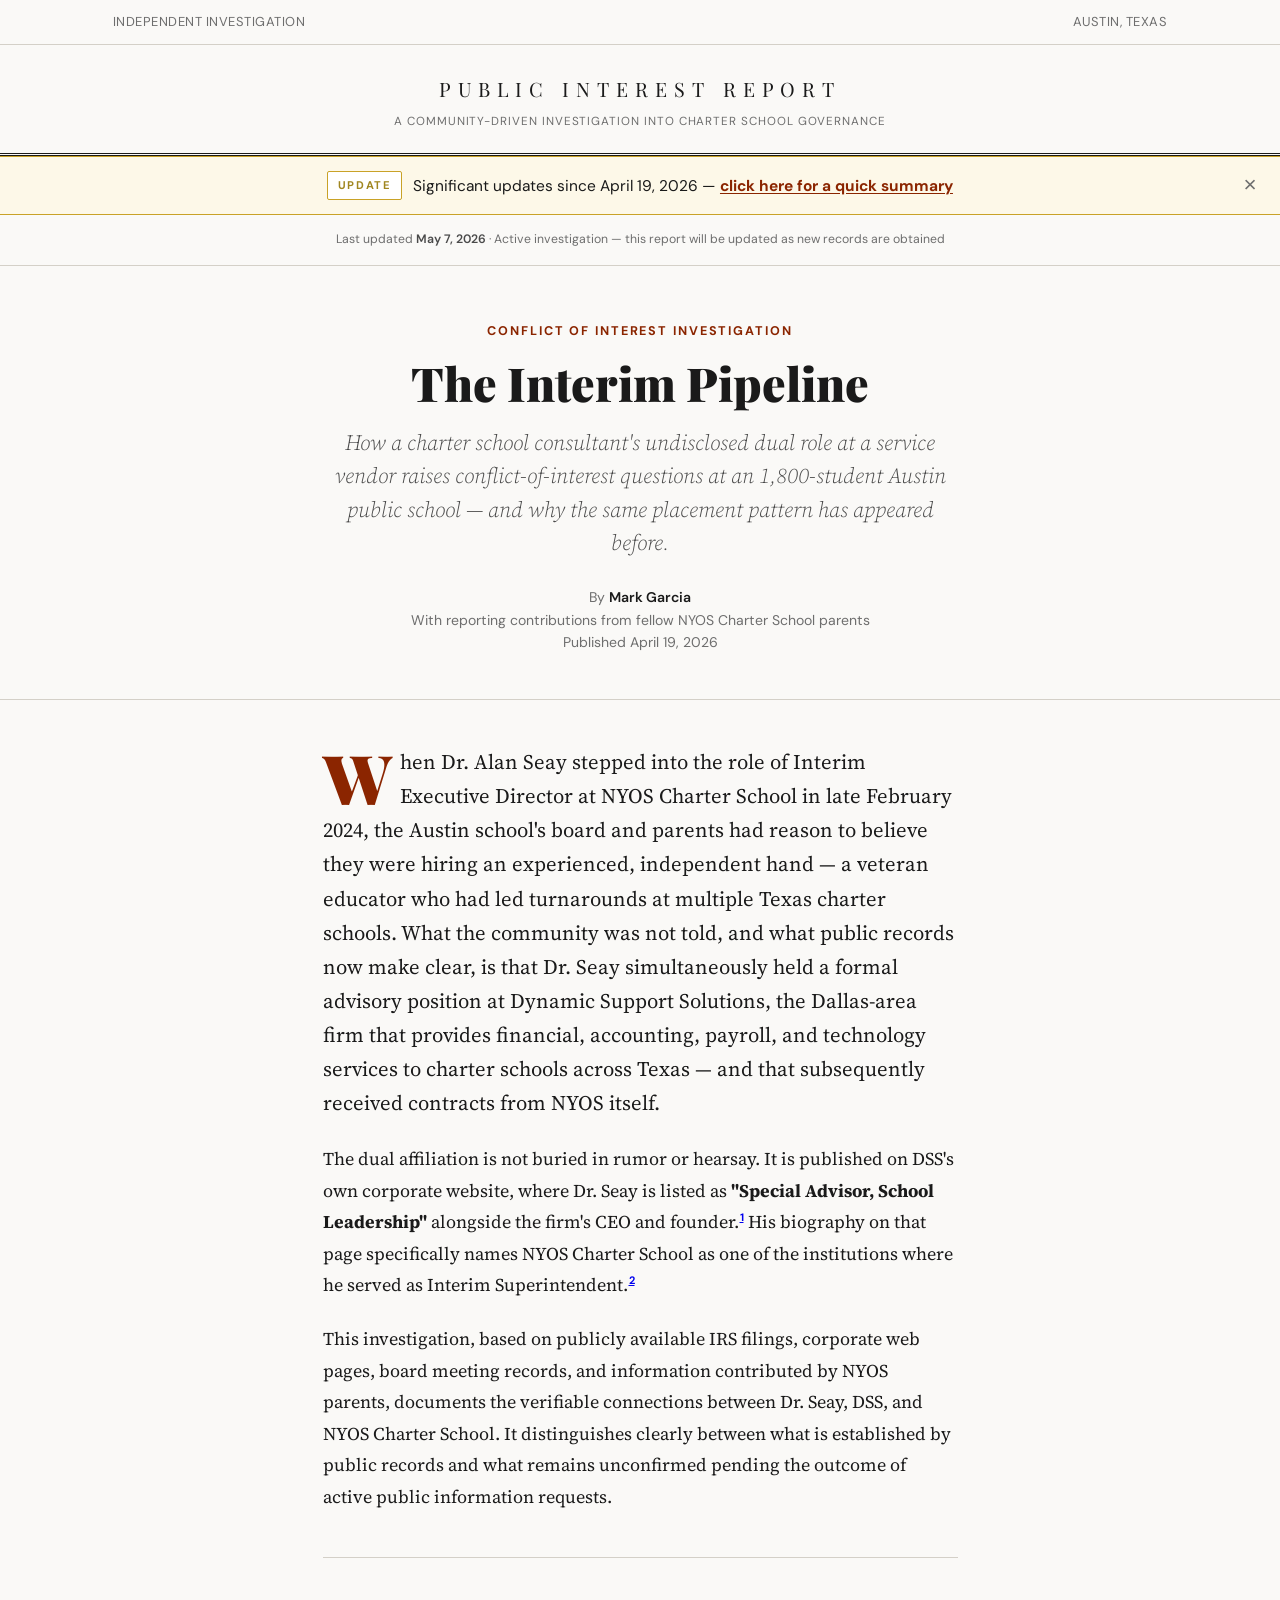
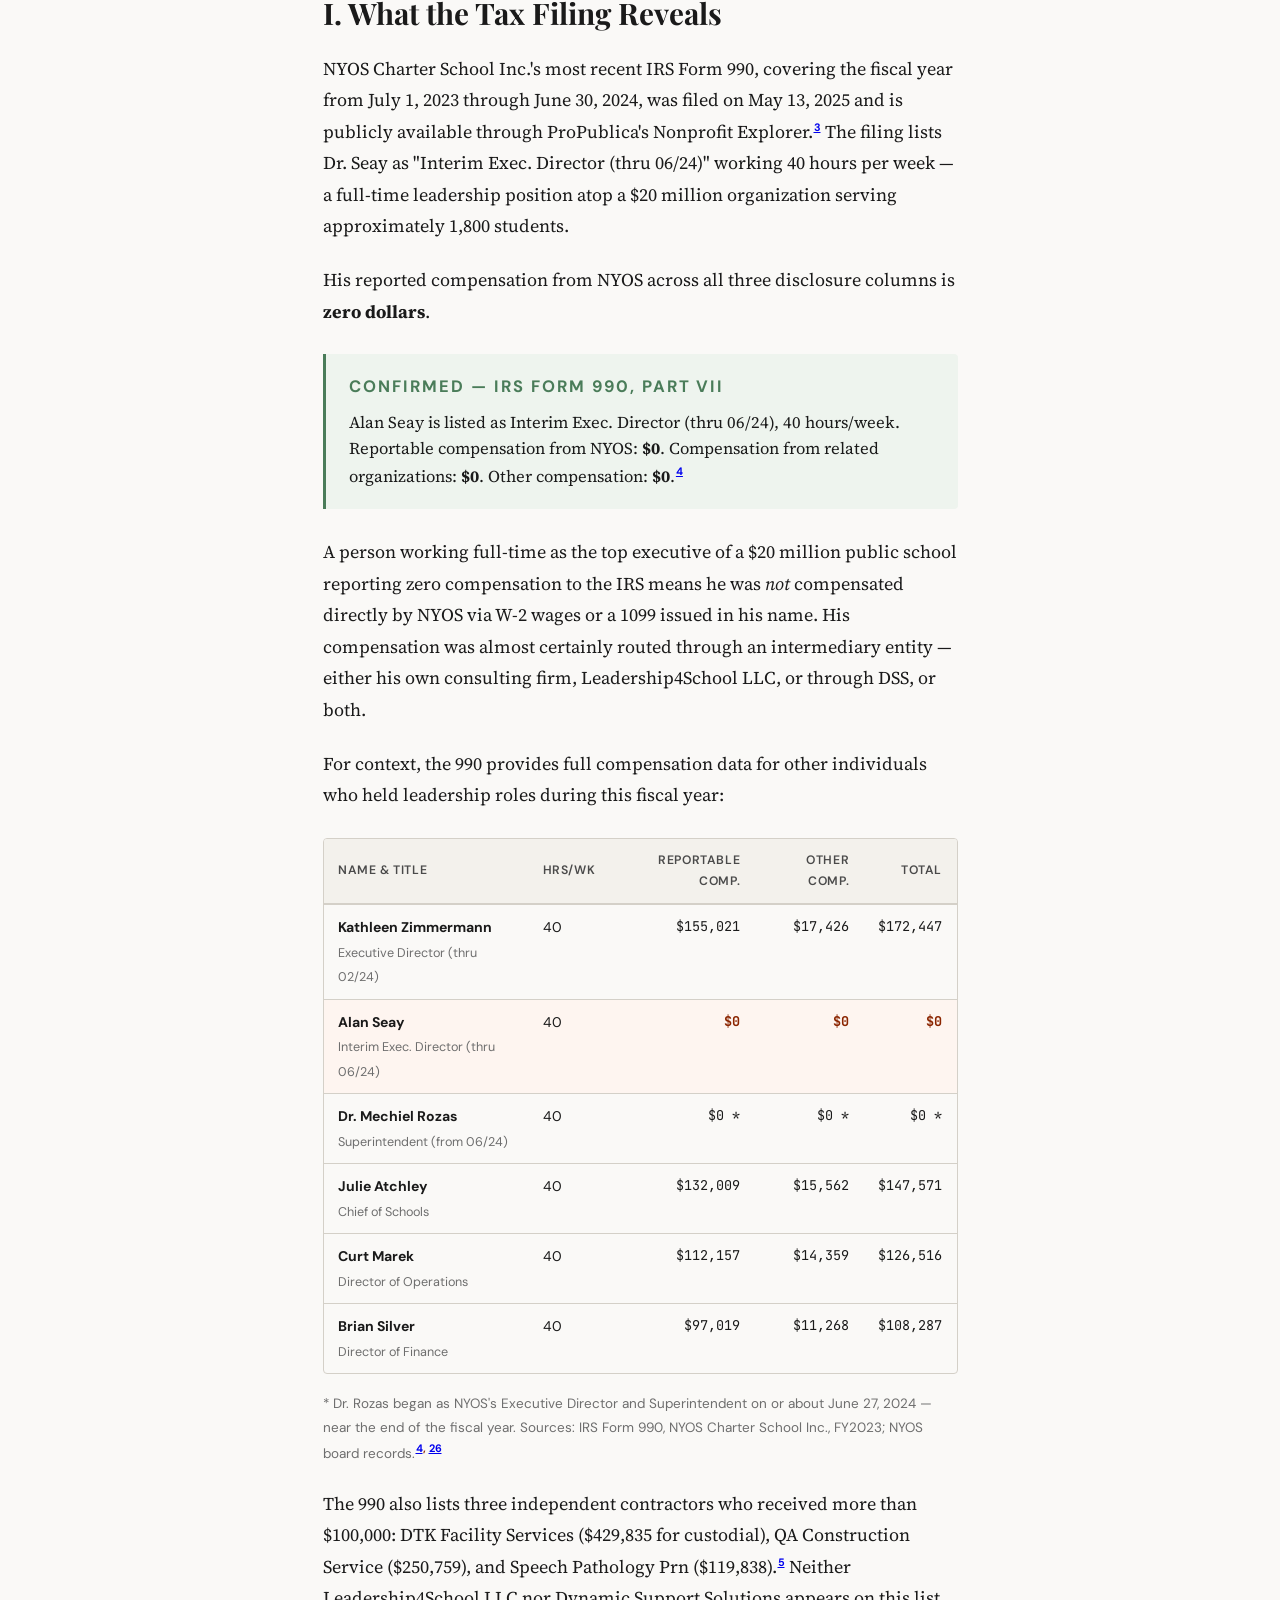
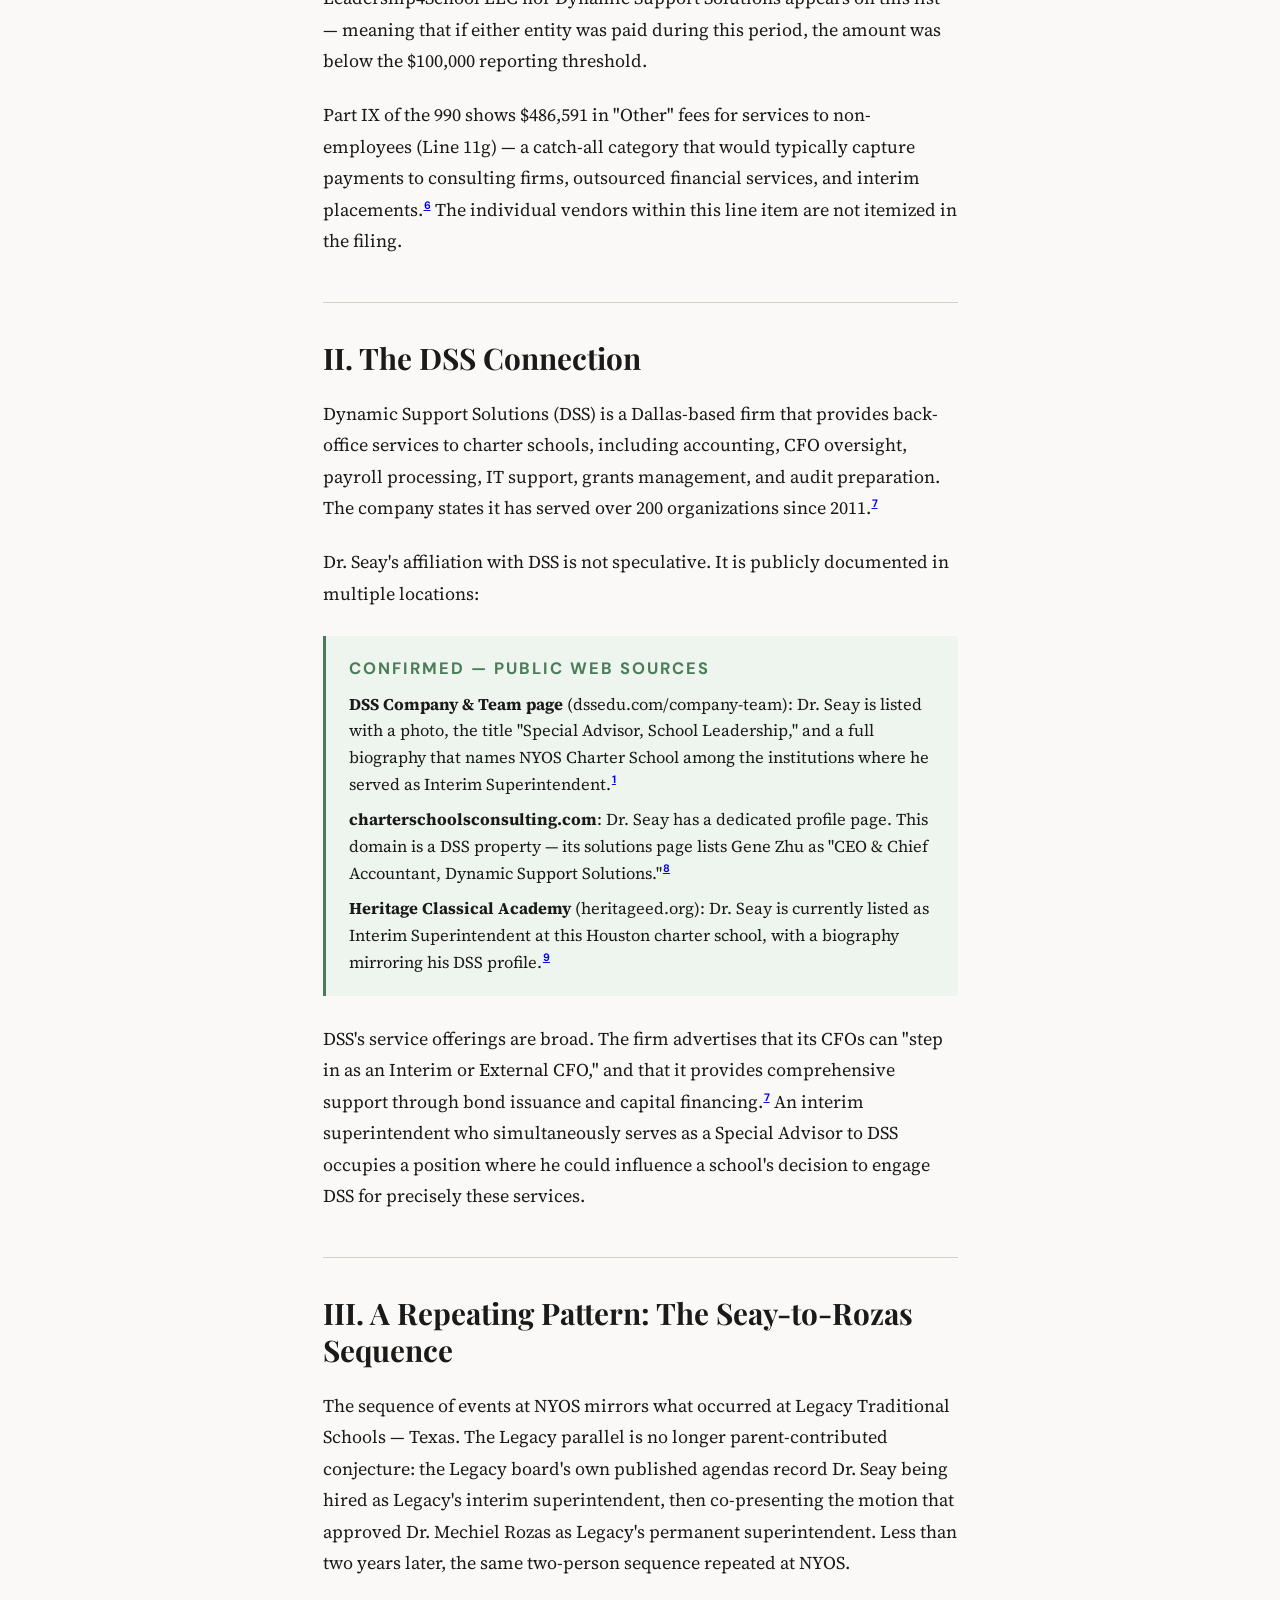
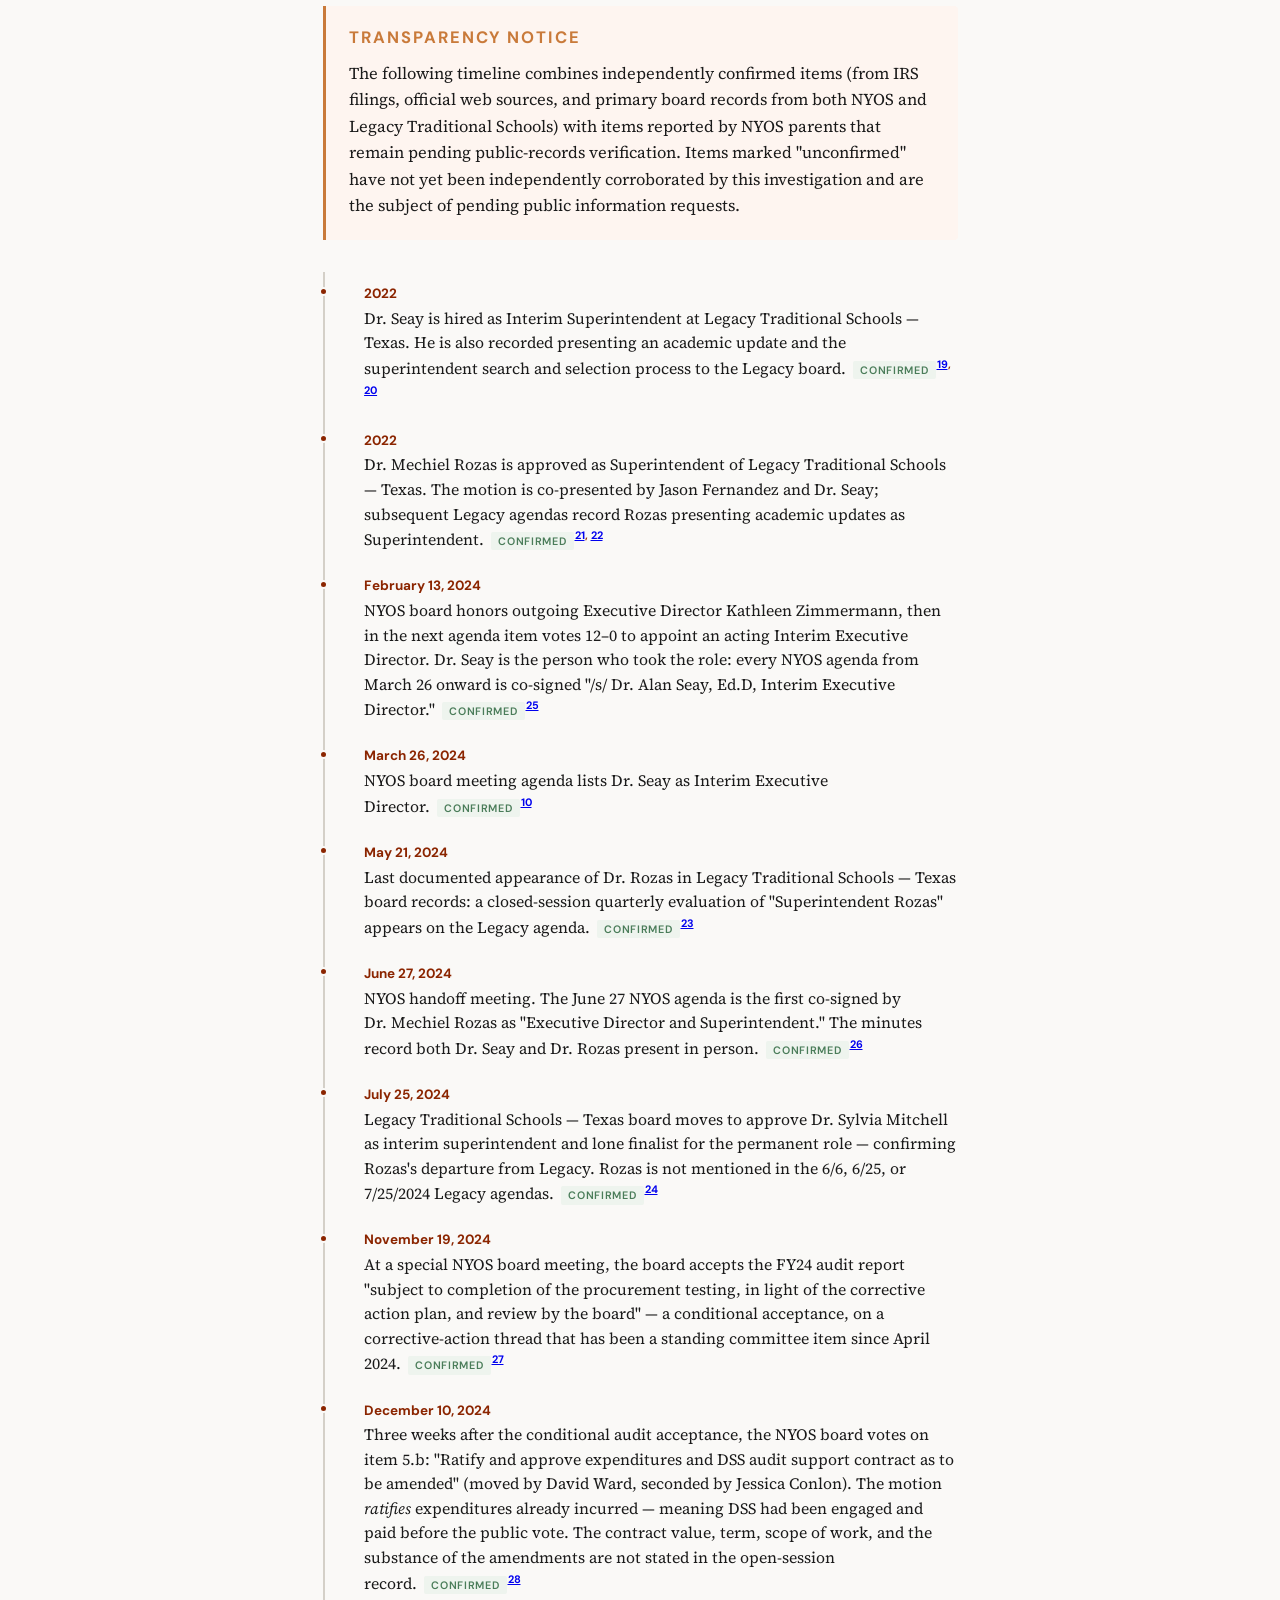
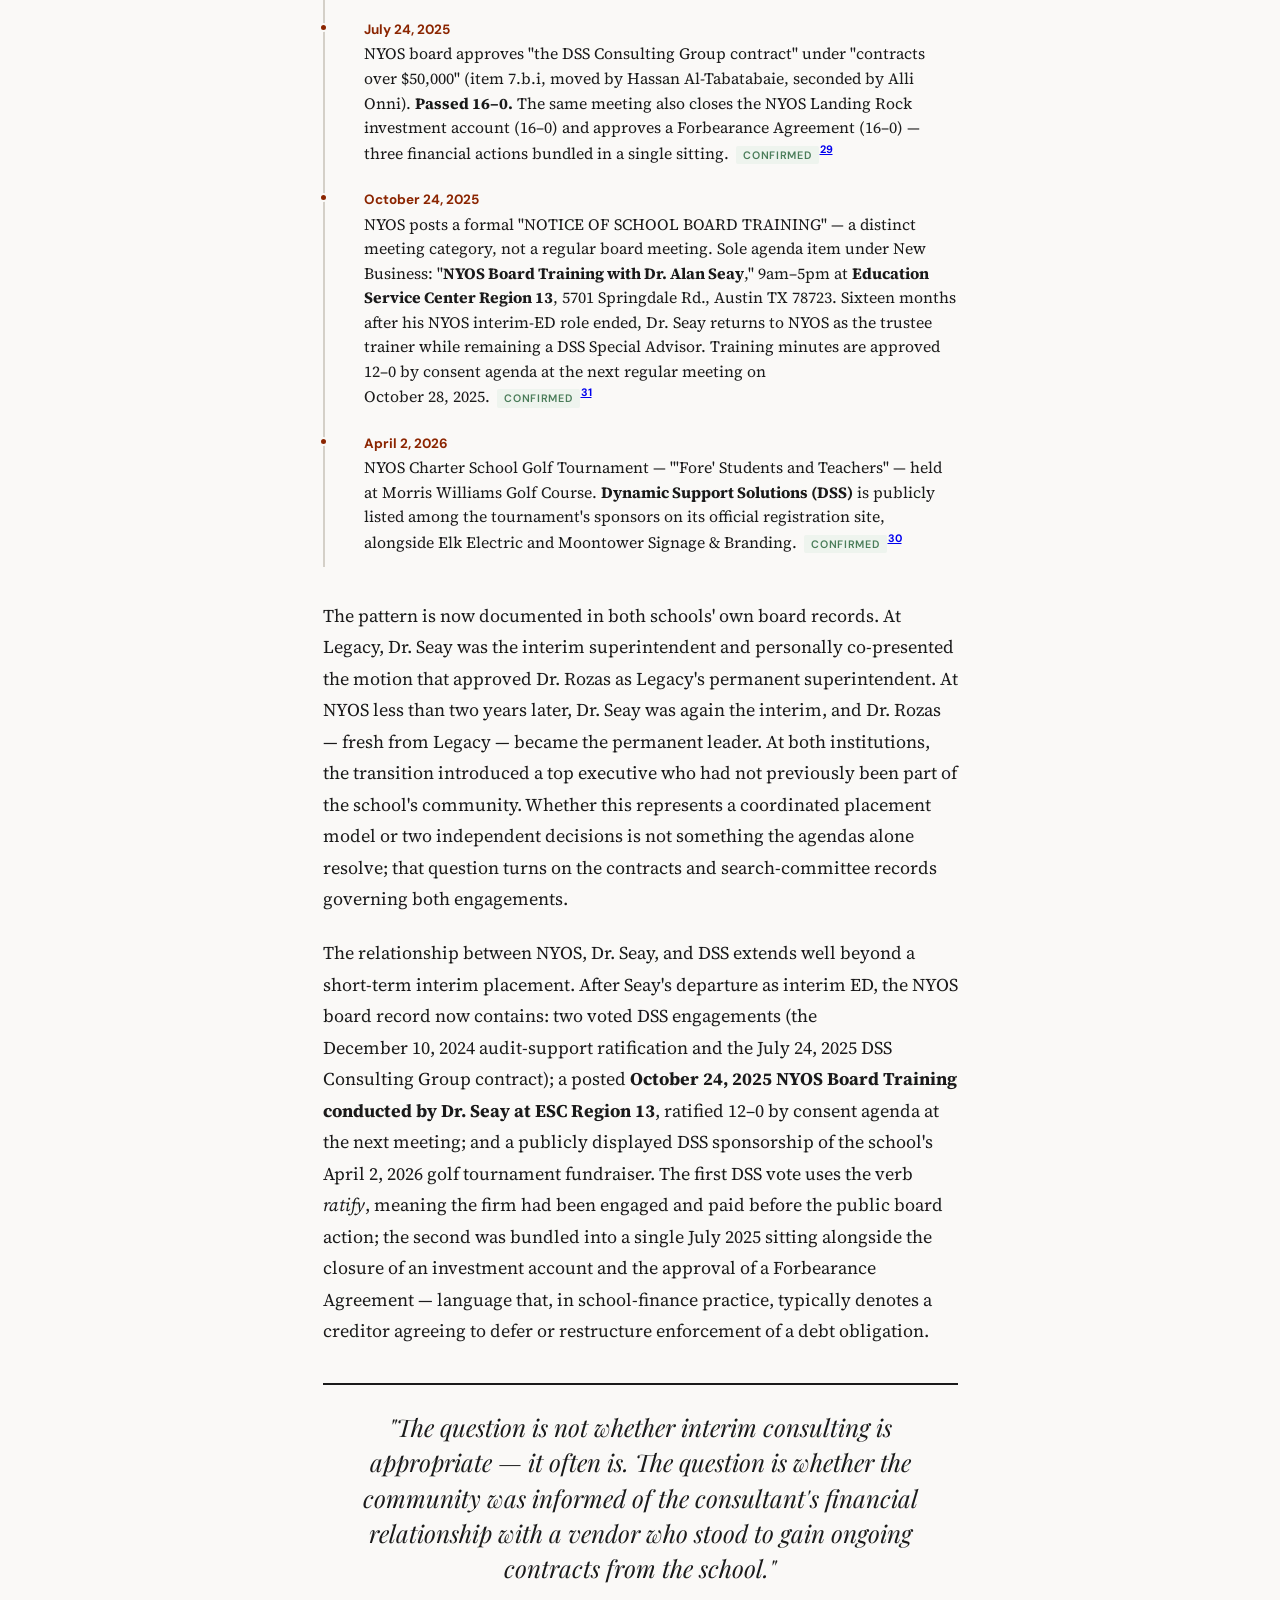
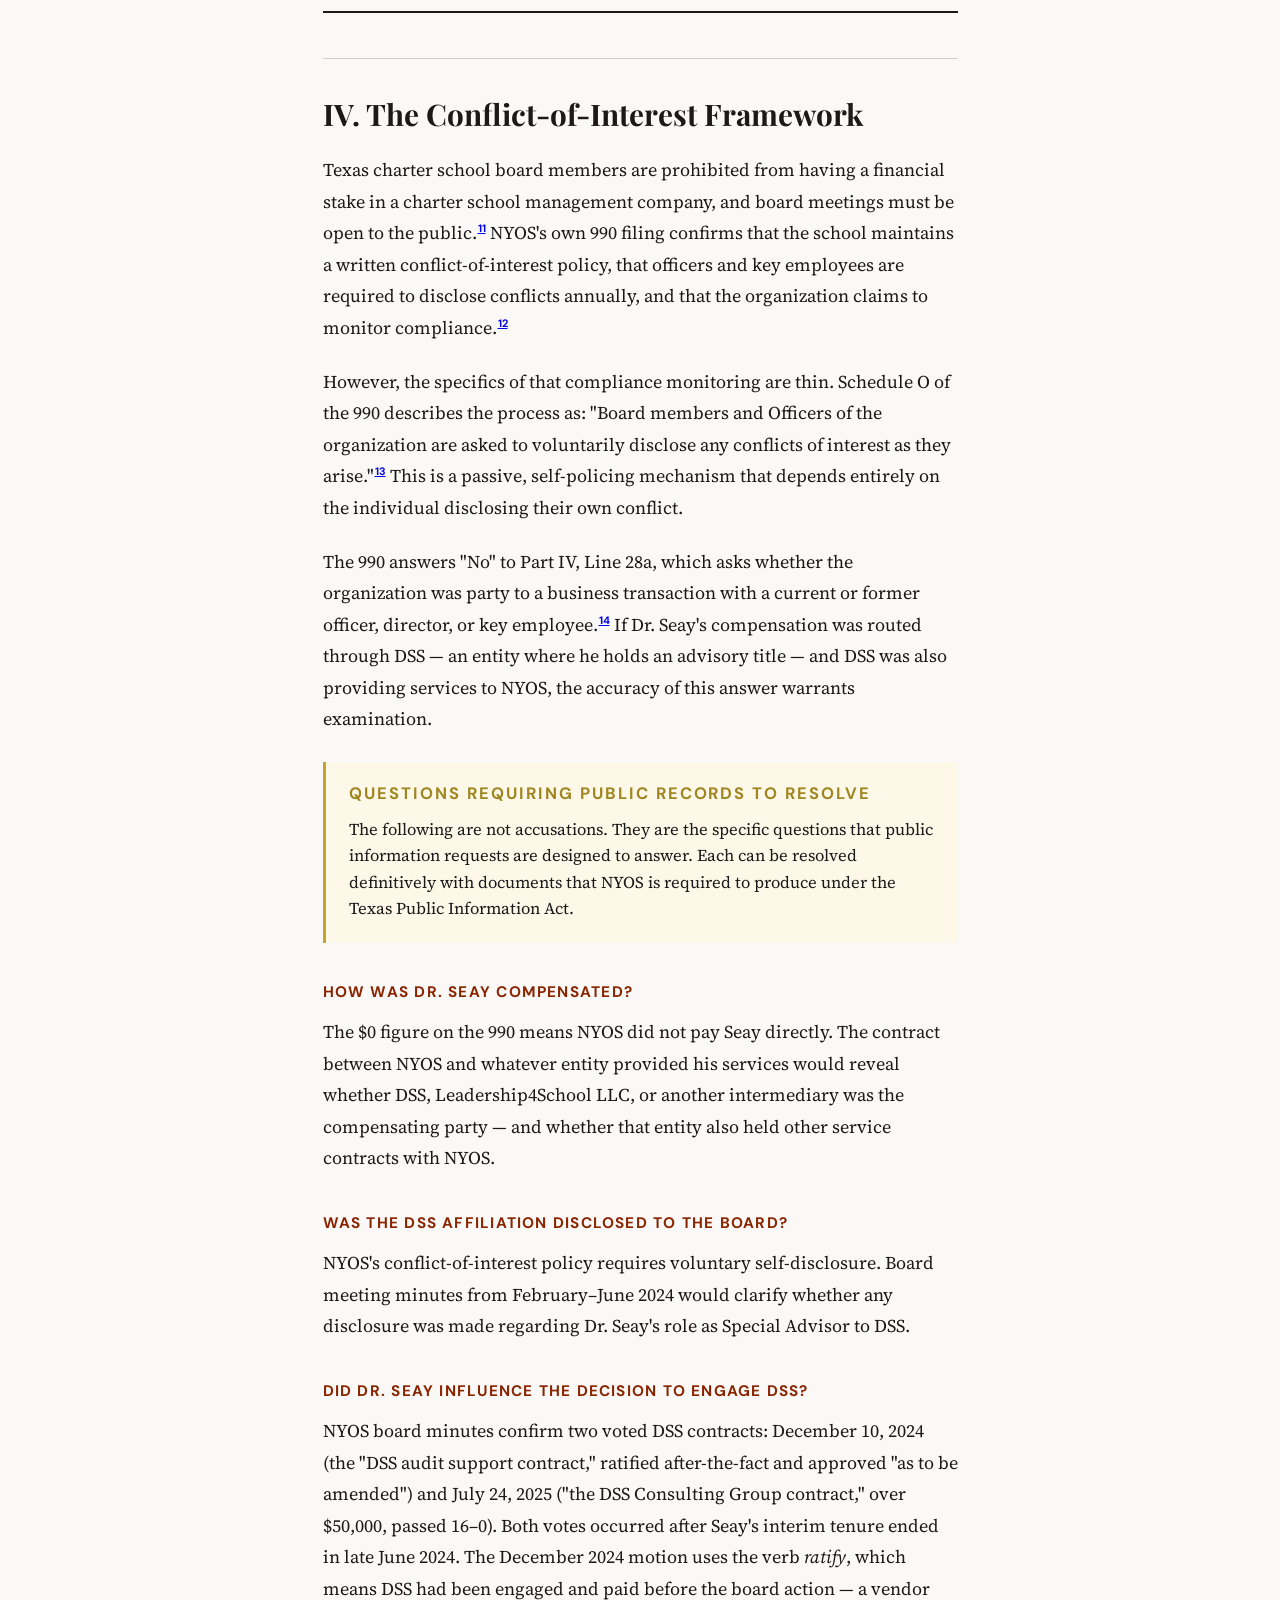
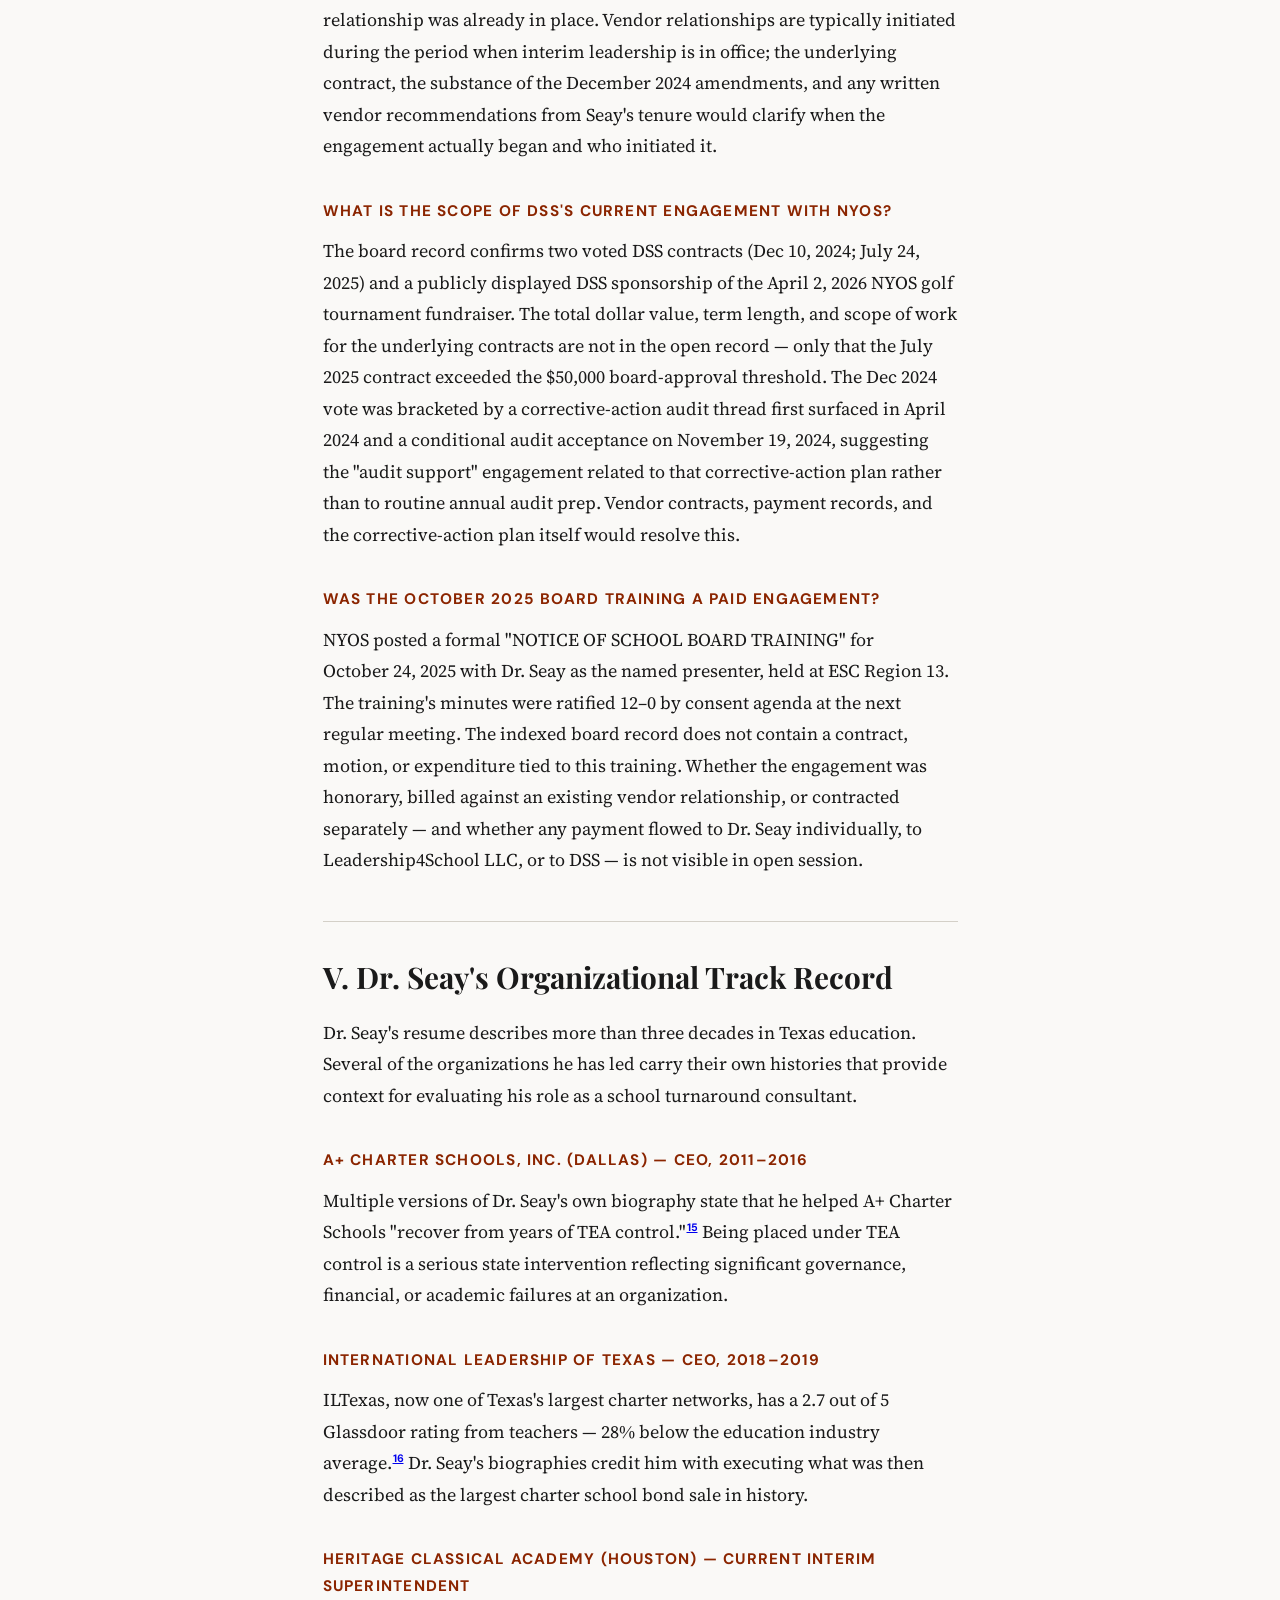
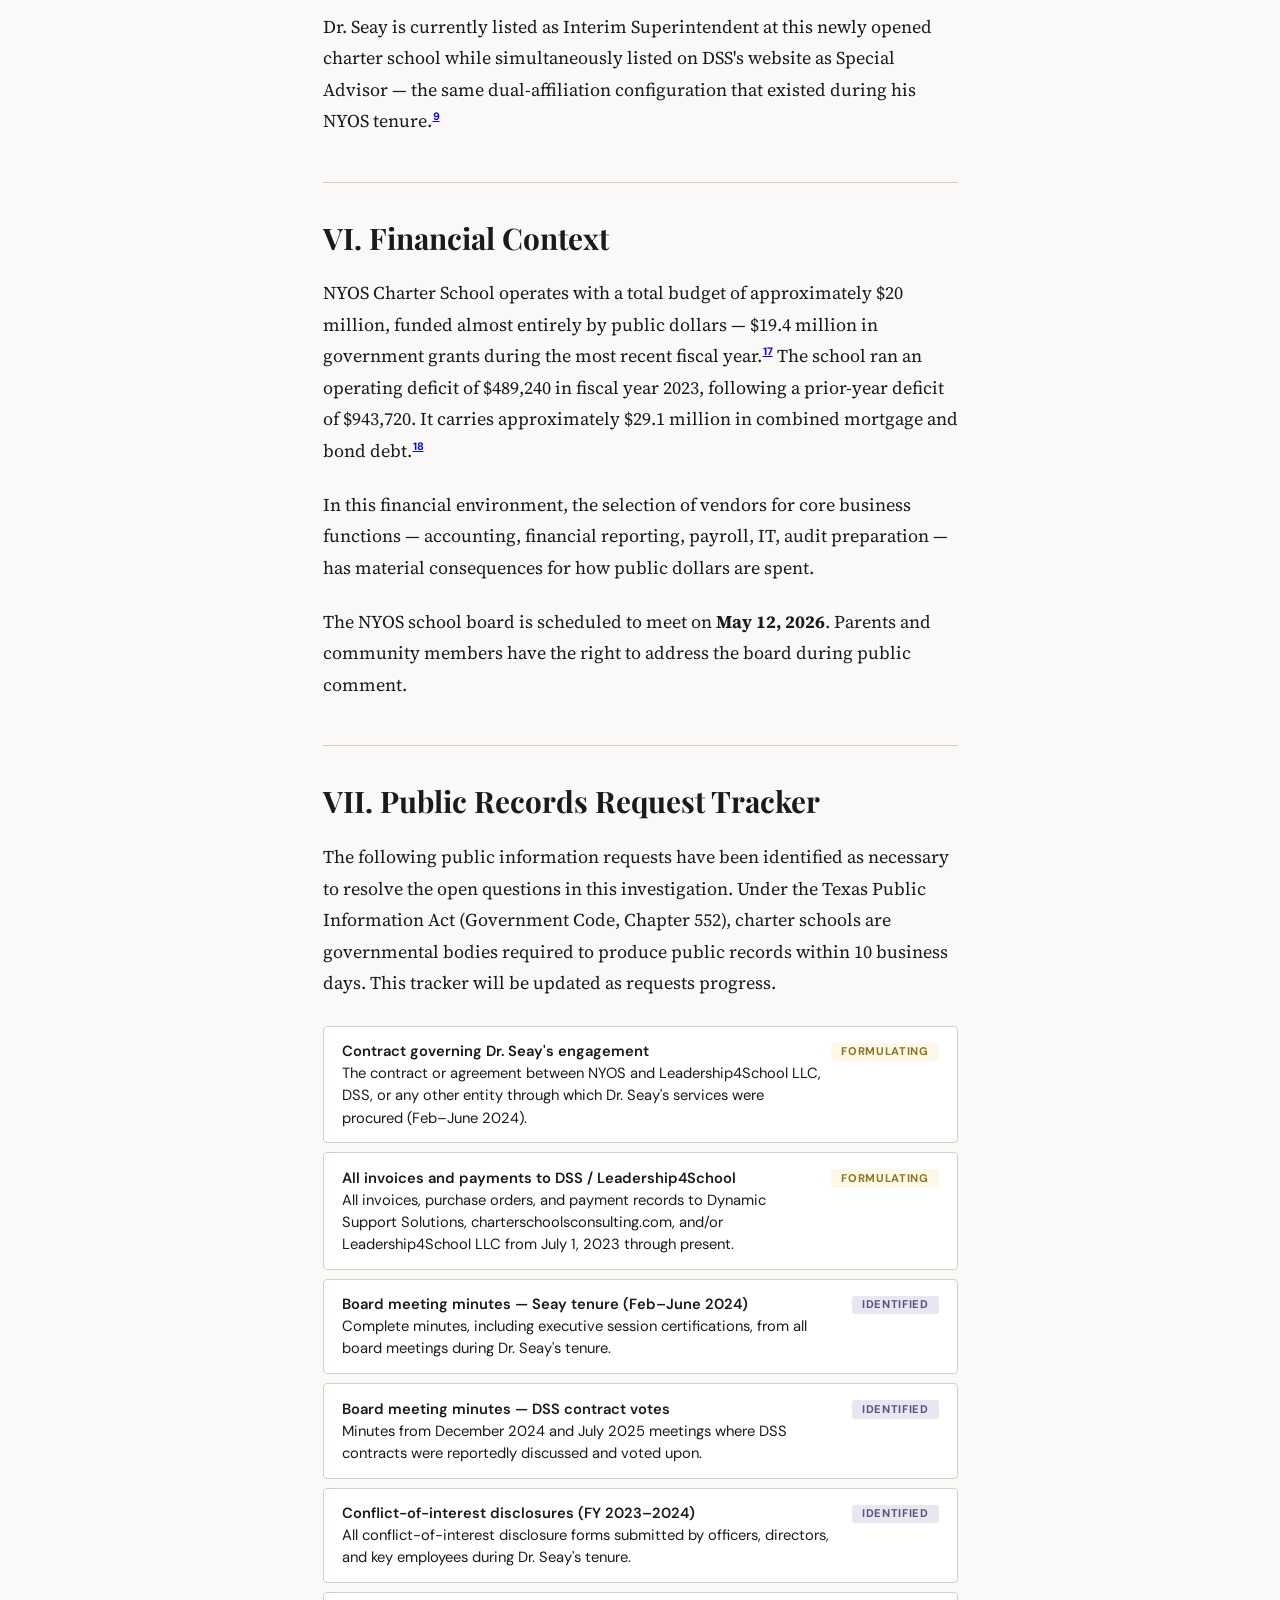
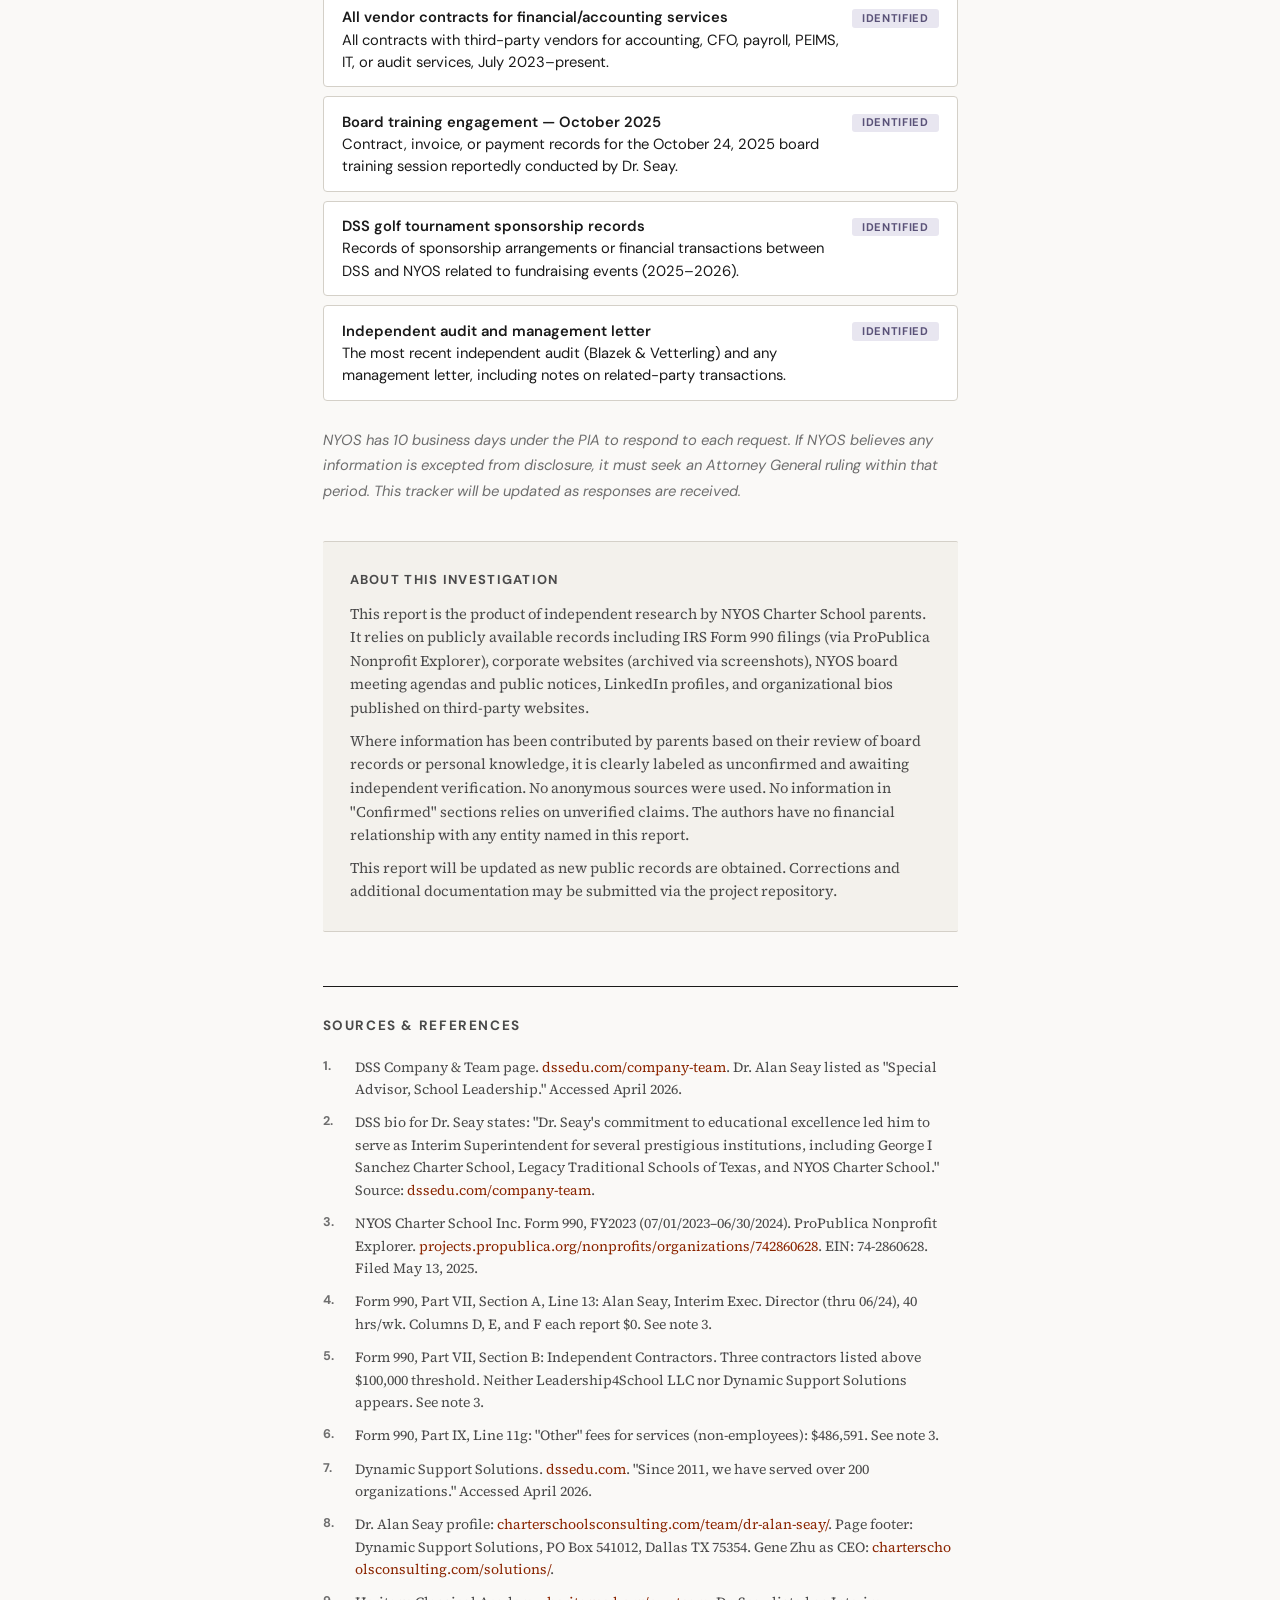
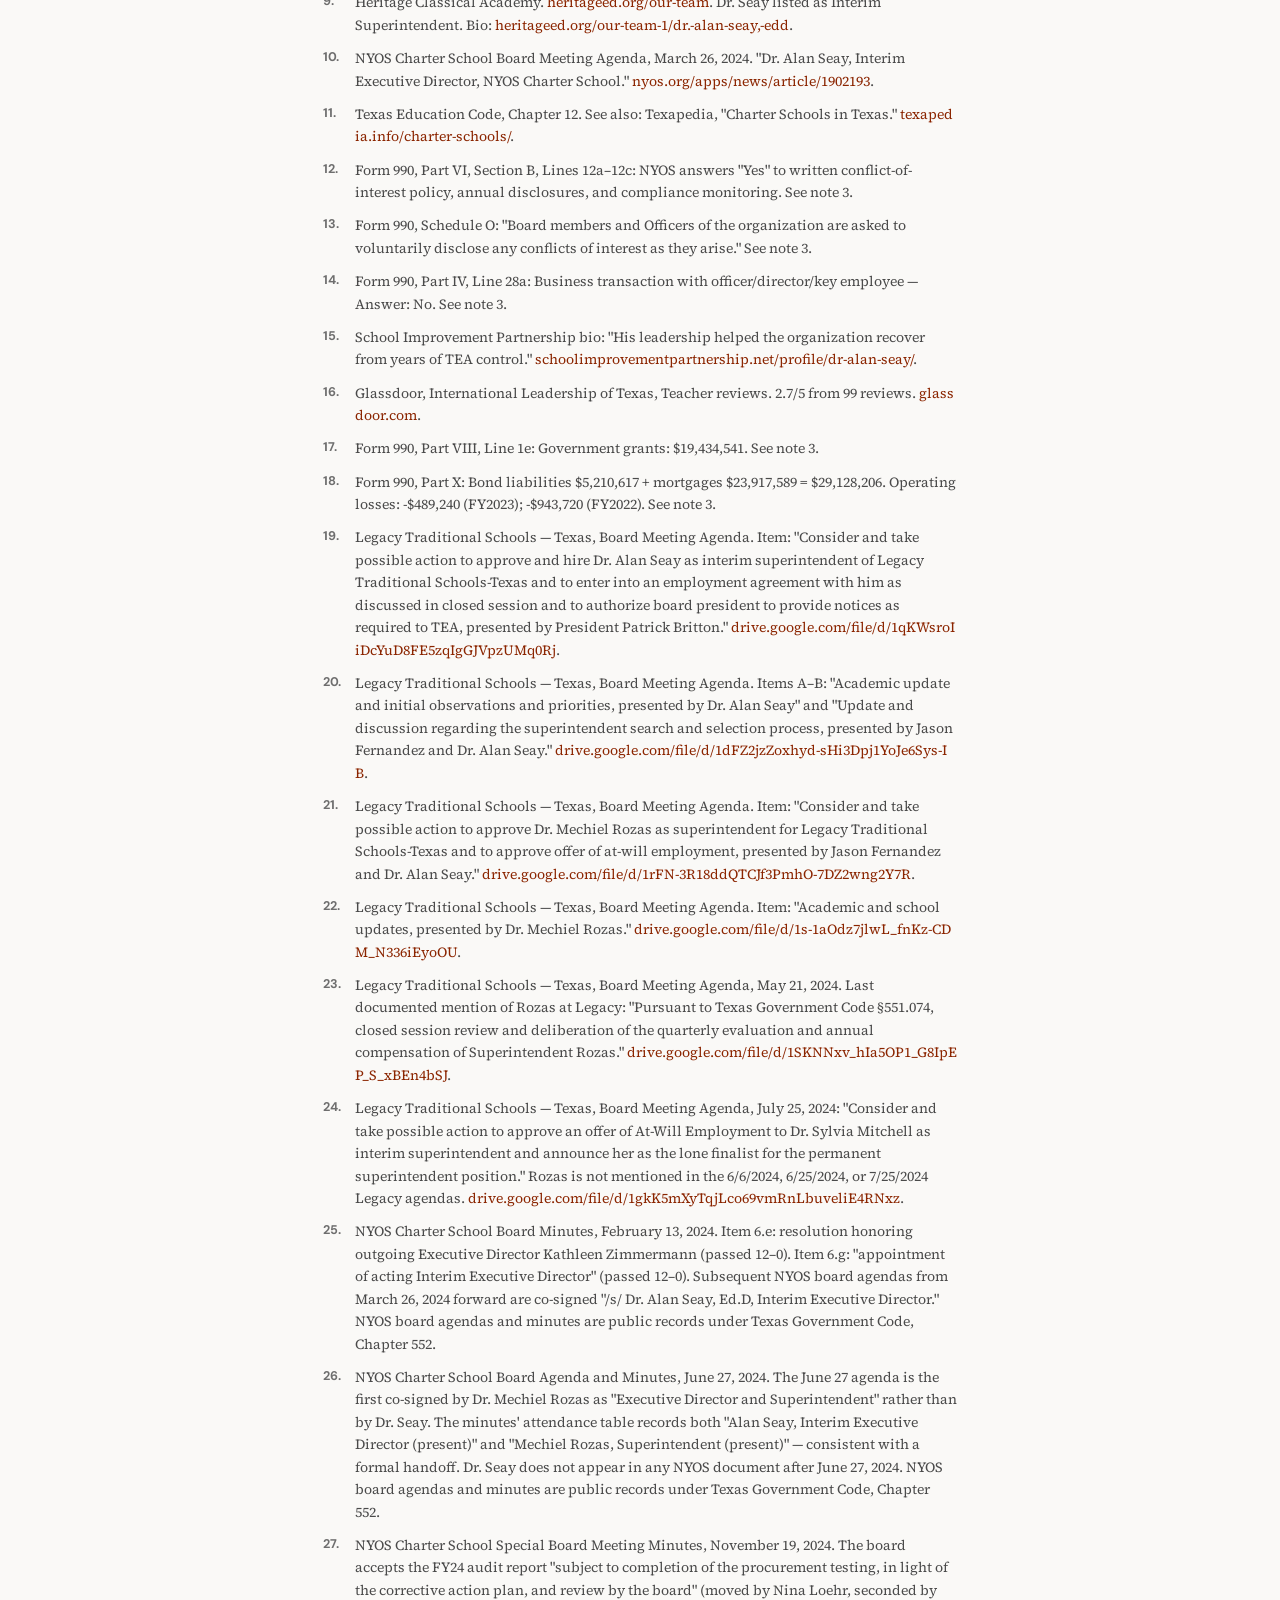
==== commit b544c921: "confirm Oct 24, 2025 Seay-led board training and add update banner with summary modal - Promote Oct " ====
--- a/index.html
+++ b/index.html
@@ -13,7 +13,7 @@
 <link href="https://fonts.googleapis.com/css2?family=Playfair+Display:ital,wght@0,400;0,700;0,900;1,400;1,700&family=Source+Serif+4:ital,opsz,wght@0,8..60,300;0,8..60,400;0,8..60,600;1,8..60,400&family=DM+Sans:ital,wght@0,400;0,500;0,600;0,700;1,400&family=JetBrains+Mono:wght@400;500&display=swap" rel="stylesheet">
 <style>
 :root{--ink:#1a1a1a;--ink-2:#4a4a4a;--ink-3:#6e6e6e;--paper:#faf9f7;--paper-warm:#f3f1ec;--rule:#d4d0c8;--rule-heavy:#1a1a1a;--accent:#8b2500;--accent-hover:#a83a14;--caution-bg:#fdf8e8;--caution-border:#c9a227;--confirmed-bg:#eef4ee;--confirmed-border:#4a7c59;--unconfirmed-bg:#fef5f0;--unconfirmed-border:#c97a3a;--display:'Playfair Display',Georgia,serif;--body:'Source Serif 4',Georgia,serif;--sans:'DM Sans',-apple-system,sans-serif;--mono:'JetBrains Mono','Courier New',monospace;--text-w:680px;--wide-w:920px;--full-w:1100px}*,*::before,*::after{box-sizing:border-box;margin:0;padding:0}html{font-size:17px;scroll-behavior:smooth}@media(min-width:768px){html{font-size:18px}}body{font-family:var(--body);color:var(--ink);background:var(--paper);line-height:1.75;-webkit-font-smoothing:antialiased;text-rendering:optimizeLegibility}::selection{background:rgba(139,37,0,.12)}.container{max-width:var(--text-w);margin:0 auto;padding:0 1.25rem}.container--wide{max-width:var(--wide-w)}.container--full{max-width:var(--full-w)}.topbar{border-bottom:1px solid var(--rule);padding:.6rem 0;font-family:var(--sans);font-size:.72rem;color:var(--ink-3);letter-spacing:.04em;text-transform:uppercase}.topbar .container{display:flex;justify-content:space-between;align-items:center;max-width:var(--full-w)}.masthead{text-align:center;padding:1.5rem 0 1.2rem;border-bottom:3px double var(--rule-heavy)}.masthead__title{font-family:var(--display);font-size:1.1rem;font-weight:400;letter-spacing:.35em;text-transform:uppercase;color:var(--ink)}.masthead__sub{font-family:var(--sans);font-size:.65rem;color:var(--ink-3);letter-spacing:.08em;text-transform:uppercase;margin-top:.25rem}.hero{padding:3rem 0 2.5rem;border-bottom:1px solid var(--rule);text-align:center}.hero__kicker{font-family:var(--sans);font-size:.7rem;font-weight:700;letter-spacing:.15em;text-transform:uppercase;color:var(--accent);margin-bottom:.75rem}.hero__headline{font-family:var(--display);font-size:2.6rem;font-weight:900;line-height:1.15;max-width:800px;margin:0 auto .9rem;color:var(--ink)}@media(max-width:600px){.hero__headline{font-size:1.8rem}}.hero__deck{font-family:var(--body);font-size:1.2rem;font-weight:300;line-height:1.55;color:var(--ink-2);max-width:620px;margin:0 auto 1.5rem;font-style:italic}.hero__byline{font-family:var(--sans);font-size:.78rem;color:var(--ink-3);line-height:1.6}.hero__byline strong{color:var(--ink);font-weight:600}article{padding:2.5rem 0 3rem}article p{margin-bottom:1.25rem}article p.lede{font-size:1.15rem;line-height:1.65;color:var(--ink)}article p.lede::first-letter{font-family:var(--display);font-size:3.8rem;float:left;line-height:.85;margin:.05em .12em 0 0;font-weight:900;color:var(--accent)}.section-rule{border:none;border-top:1px solid var(--rule);margin:2.5rem 0 2rem}h2.section-head{font-family:var(--display);font-size:1.65rem;font-weight:700;line-height:1.25;margin-bottom:1.2rem;color:var(--ink)}h3.sub-head{font-family:var(--sans);font-size:.85rem;font-weight:700;letter-spacing:.08em;text-transform:uppercase;color:var(--accent);margin-bottom:.6rem;margin-top:2rem}.evidence-box{border-left:3px solid var(--confirmed-border);background:var(--confirmed-bg);padding:1.1rem 1.3rem;margin:1.5rem 0;border-radius:0 4px 4px 0}.evidence-box--caution{border-left-color:var(--caution-border);background:var(--caution-bg)}.evidence-box--unconfirmed{border-left-color:var(--unconfirmed-border);background:var(--unconfirmed-bg)}.evidence-box__label{font-family:var(--sans);font-size:.65rem;font-weight:700;letter-spacing:.12em;text-transform:uppercase;margin-bottom:.4rem}.evidence-box__label--confirmed{color:var(--confirmed-border)}.evidence-box__label--caution{color:#a08620}.evidence-box__label--unconfirmed{color:var(--unconfirmed-border)}.evidence-box p{margin-bottom:.5rem;font-size:.92rem;line-height:1.6}.evidence-box p:last-child{margin-bottom:0}.pull-quote{border-top:2px solid var(--rule-heavy);border-bottom:2px solid var(--rule-heavy);padding:1.4rem 0;margin:2rem 0;text-align:center}.pull-quote p{font-family:var(--display);font-size:1.35rem;font-style:italic;line-height:1.45;color:var(--ink);max-width:560px;margin:0 auto}.timeline{margin:1.8rem 0;padding:0;list-style:none}.timeline li{position:relative;padding:.65rem 0 .65rem 2.2rem;border-left:2px solid var(--rule);font-size:.88rem;line-height:1.55}.timeline li::before{content:'';position:absolute;left:-5.5px;top:.85rem;width:9px;height:9px;border-radius:50%;background:var(--accent);border:2px solid var(--paper)}.timeline li.unconfirmed{opacity:.85}.timeline li.unconfirmed::before{background:var(--unconfirmed-border)}.timeline .tl-date{font-family:var(--sans);font-weight:700;font-size:.75rem;color:var(--accent);display:block;margin-bottom:.1rem}.timeline li.unconfirmed .tl-date{color:var(--unconfirmed-border)}.timeline .tl-tag{font-family:var(--sans);font-size:.6rem;font-weight:600;letter-spacing:.06em;text-transform:uppercase;padding:.12rem .4rem;border-radius:2px;margin-left:.4rem;vertical-align:middle}.tl-tag--confirmed{background:var(--confirmed-bg);color:var(--confirmed-border)}.tl-tag--unconfirmed{background:var(--unconfirmed-bg);color:var(--unconfirmed-border)}.comp-table-wrap{overflow-x:auto;margin:1.5rem 0;border:1px solid var(--rule);border-radius:4px}.comp-table{width:100%;border-collapse:collapse;font-family:var(--sans);font-size:.78rem}.comp-table thead{background:var(--paper-warm)}.comp-table th{padding:.6rem .8rem;text-align:left;font-weight:600;font-size:.68rem;letter-spacing:.05em;text-transform:uppercase;color:var(--ink-2);border-bottom:2px solid var(--rule)}.comp-table td{padding:.55rem .8rem;border-bottom:1px solid var(--rule);vertical-align:top}.comp-table tr:last-child td{border-bottom:none}.comp-table .highlight-row{background:#fef5f0}.comp-table .num{font-family:var(--mono);font-size:.75rem;text-align:right}.comp-table .zero{color:var(--accent);font-weight:700}.tracker{margin:1.5rem 0}.tracker-item{display:grid;grid-template-columns:1fr auto;gap:.5rem;align-items:start;padding:.75rem 1rem;border:1px solid var(--rule);border-radius:4px;margin-bottom:.5rem;background:#fff;font-size:.82rem;font-family:var(--sans)}.tracker-item__desc{line-height:1.5}.tracker-item__desc strong{font-weight:600}.tracker-status{font-size:.62rem;font-weight:700;letter-spacing:.06em;text-transform:uppercase;padding:.2rem .55rem;border-radius:3px;white-space:nowrap;line-height:1;margin-top:.15rem}.status--identified{background:#e8e6f0;color:#5a5278}.status--formulating{background:#fdf8e8;color:#8a7420}.status--submitted{background:#e0f0ff;color:#2a6fa8}.status--resubmitted{background:#fff0e0;color:#a86a2a}.status--received-awaiting{background:#e8f5e8;color:#3a7a3a}.status--received-delayed{background:#fce8e8;color:#a03030}.status--docs-received{background:#d5f0d5;color:#2a6a2a}.footnotes-section{border-top:1px solid var(--rule-heavy);margin-top:3rem;padding-top:1.5rem}.footnotes-section h2{font-family:var(--sans);font-size:.75rem;font-weight:700;letter-spacing:.12em;text-transform:uppercase;color:var(--ink-2);margin-bottom:1rem}.footnotes{list-style:none;counter-reset:fn}.footnotes li{counter-increment:fn;font-size:.78rem;line-height:1.6;margin-bottom:.6rem;padding-left:1.8rem;position:relative;color:var(--ink-2)}.footnotes li::before{content:counter(fn) ".";position:absolute;left:0;font-family:var(--sans);font-weight:700;font-size:.7rem;color:var(--ink-3)}.footnotes li a{color:var(--accent);text-decoration:none;border-bottom:1px solid transparent;word-break:break-all}.footnotes li a:hover{border-bottom-color:var(--accent)}sup.fn-ref{font-family:var(--sans);font-size:.6rem;font-weight:700;color:var(--accent);cursor:pointer;text-decoration:none;margin-left:1px}sup.fn-ref:hover{text-decoration:underline}.methodology{background:var(--paper-warm);border-top:1px solid var(--rule);border-bottom:1px solid var(--rule);padding:1.5rem;margin:2rem 0;border-radius:2px}.methodology h3{font-family:var(--sans);font-size:.72rem;font-weight:700;letter-spacing:.1em;text-transform:uppercase;color:var(--ink-2);margin-bottom:.6rem}.methodology p{font-size:.82rem;line-height:1.6;color:var(--ink-2);margin-bottom:.5rem}.methodology p:last-child{margin-bottom:0}.site-footer{border-top:3px double var(--rule-heavy);padding:1.5rem 0 2.5rem;text-align:center;font-family:var(--sans);font-size:.7rem;color:var(--ink-3);line-height:1.8}.site-footer a{color:var(--ink-3)}.progress-bar{position:fixed;top:0;left:0;width:0;height:3px;background:var(--accent);z-index:1000;transition:width .1s linear}.last-updated{font-family:var(--sans);font-size:.68rem;color:var(--ink-3);text-align:center;padding:.8rem 0;border-bottom:1px solid var(--rule)}.last-updated time{font-weight:600;color:var(--ink-2)}@media print{.progress-bar,.topbar{display:none}body{font-size:11pt}.hero__headline{font-size:24pt}}
-</style>
+.update-banner{position:relative;background:var(--caution-bg);border-top:1px solid var(--caution-border);border-bottom:1px solid var(--caution-border);padding:.75rem 0;font-family:var(--sans)}.update-banner__inner{display:flex;align-items:center;gap:.6rem;justify-content:center;flex-wrap:wrap;padding:0 3rem}.update-banner__label{font-size:.62rem;font-weight:700;letter-spacing:.14em;text-transform:uppercase;color:#a08620;background:#fff;padding:.22rem .55rem;border:1px solid var(--caution-border);border-radius:2px;flex-shrink:0}.update-banner__text{font-size:.86rem;color:var(--ink);line-height:1.55}.update-banner__cta{background:none;border:none;font:inherit;font-weight:700;color:var(--accent);cursor:pointer;text-decoration:underline;padding:0;text-underline-offset:2px}.update-banner__cta:hover{color:var(--accent-hover)}.update-banner__close{position:absolute;right:.85rem;top:50%;transform:translateY(-50%);background:none;border:none;font-size:1.25rem;line-height:1;color:var(--ink-3);cursor:pointer;padding:.25rem .45rem;border-radius:2px}.update-banner__close:hover{color:var(--ink);background:rgba(0,0,0,.05)}.update-banner.is-hidden{display:none}.modal{position:fixed;inset:0;z-index:2000;display:none;align-items:flex-start;justify-content:center;padding:2.2rem 1rem;overflow-y:auto}.modal.is-open{display:flex}.modal__backdrop{position:fixed;inset:0;background:rgba(26,26,26,.65);cursor:pointer}.modal__panel{position:relative;background:var(--paper);max-width:720px;width:100%;border-radius:4px;box-shadow:0 24px 60px rgba(0,0,0,.45);padding:2.4rem 2rem 2.1rem;margin:auto}.modal__close{position:absolute;top:.55rem;right:.85rem;background:none;border:none;font-size:1.7rem;line-height:1;color:var(--ink-3);cursor:pointer;padding:.15rem .45rem;border-radius:2px}.modal__close:hover{color:var(--ink);background:rgba(0,0,0,.05)}.modal__kicker{font-family:var(--sans);font-size:.7rem;font-weight:700;letter-spacing:.15em;text-transform:uppercase;color:var(--accent);margin-bottom:.45rem}.modal__title{font-family:var(--display);font-size:1.85rem;font-weight:900;line-height:1.18;color:var(--ink);margin-bottom:.5rem}.modal__deck{font-family:var(--body);font-size:1rem;line-height:1.55;color:var(--ink-2);font-style:italic;margin-bottom:1.4rem;padding-bottom:1rem;border-bottom:1px solid var(--rule)}.modal__section{margin-bottom:1.35rem}.modal__section:last-child{margin-bottom:0}.modal__section-head{font-family:var(--sans);font-size:.78rem;font-weight:700;letter-spacing:.08em;text-transform:uppercase;color:var(--accent);margin-bottom:.6rem}.modal__list{padding-left:1.15rem;font-size:.92rem;line-height:1.55;color:var(--ink)}.modal__list li{margin-bottom:.6rem}.modal__list li:last-child{margin-bottom:0}.modal__list em{color:var(--ink-2)}@media(max-width:600px){.modal__panel{padding:1.7rem 1.3rem 1.4rem}.modal__title{font-size:1.45rem}.update-banner__inner{padding:0 2.6rem 0 1rem;justify-content:flex-start}.update-banner__text{font-size:.82rem}}@media print{.update-banner,.modal{display:none!important}}</style>
 <script type="text/javascript">
     (function(c,l,a,r,i,t,y){
         c[a]=c[a]||function(){(c[a].q=c[a].q||[]).push(arguments)};
@@ -26,6 +26,13 @@
 <div class="progress-bar" id="progressBar"></div>
 <div class="topbar"><div class="container container--full"><span>Independent Investigation</span><span>Austin, Texas</span></div></div>
 <header class="masthead"><div class="container"><h1 class="masthead__title">Public Interest Report</h1><p class="masthead__sub">A Community-Driven Investigation into Charter School Governance</p></div></header>
+<aside class="update-banner" id="updateBanner" role="region" aria-label="Report update notice">
+<div class="container container--full update-banner__inner">
+<span class="update-banner__label">Update</span>
+<span class="update-banner__text">Significant updates since April&nbsp;19,&nbsp;2026 — <button type="button" class="update-banner__cta" id="openUpdateModal">click here for a quick summary</button></span>
+</div>
+<button type="button" class="update-banner__close" id="dismissUpdateBanner" aria-label="Dismiss update notice">&times;</button>
+</aside>
 <div class="last-updated"><div class="container">Last updated <time datetime="2026-05-07">May 7, 2026</time> · Active investigation — this report will be updated as new records are obtained</div></div>
 
 <section class="hero"><div class="container container--wide">
@@ -112,13 +119,13 @@
 <li><span class="tl-date">November 19, 2024</span>At a special NYOS board meeting, the board accepts the FY24 audit report "subject to completion of the procurement testing, in light of the corrective action plan, and review by the board" — a conditional acceptance, on a corrective-action thread that has been a standing committee item since April 2024.<span class="tl-tag tl-tag--confirmed">Confirmed</span><sup class="fn-ref"><a href="#fn27">27</a></sup></li>
 <li><span class="tl-date">December 10, 2024</span>Three weeks after the conditional audit acceptance, the NYOS board votes on item 5.b: "Ratify and approve expenditures and DSS audit support contract as to be amended" (moved by David Ward, seconded by Jessica Conlon). The motion <em>ratifies</em> expenditures already incurred — meaning DSS had been engaged and paid before the public vote. The contract value, term, scope of work, and the substance of the amendments are not stated in the open‑session record.<span class="tl-tag tl-tag--confirmed">Confirmed</span><sup class="fn-ref"><a href="#fn28">28</a></sup></li>
 <li><span class="tl-date">July 24, 2025</span>NYOS board approves "the DSS Consulting Group contract" under "contracts over $50,000" (item 7.b.i, moved by Hassan Al‑Tabatabaie, seconded by Alli Onni). <strong>Passed 16–0.</strong> The same meeting also closes the NYOS Landing Rock investment account (16–0) and approves a Forbearance Agreement (16–0) — three financial actions bundled in a single sitting.<span class="tl-tag tl-tag--confirmed">Confirmed</span><sup class="fn-ref"><a href="#fn29">29</a></sup></li>
-<li class="unconfirmed"><span class="tl-date">October 2025</span>A dedicated Notice of School Board Training is reportedly issued for an October 24, 2025 session described as "NYOS board training with Dr.&nbsp;Seay." The indexed NYOS board corpus through April 2026 does not surface this specific session.<span class="tl-tag tl-tag--unconfirmed">Unconfirmed</span></li>
+<li><span class="tl-date">October 24, 2025</span>NYOS posts a formal "NOTICE OF SCHOOL BOARD TRAINING" — a distinct meeting category, not a regular board meeting. Sole agenda item under New Business: "<strong>NYOS Board Training with Dr.&nbsp;Alan Seay</strong>," 9am–5pm at <strong>Education Service Center Region 13</strong>, 5701 Springdale Rd., Austin&nbsp;TX&nbsp;78723. Sixteen months after his NYOS interim‑ED role ended, Dr.&nbsp;Seay returns to NYOS as the trustee trainer while remaining a DSS Special Advisor. Training minutes are approved 12–0 by consent agenda at the next regular meeting on October&nbsp;28,&nbsp;2025.<span class="tl-tag tl-tag--confirmed">Confirmed</span><sup class="fn-ref"><a href="#fn31">31</a></sup></li>
 <li><span class="tl-date">April 2, 2026</span>NYOS Charter School Golf Tournament — "'Fore' Students and Teachers" — held at Morris Williams Golf Course. <strong>Dynamic Support Solutions (DSS)</strong> is publicly listed among the tournament's sponsors on its official registration site, alongside Elk Electric and Moontower Signage &amp; Branding.<span class="tl-tag tl-tag--confirmed">Confirmed</span><sup class="fn-ref"><a href="#fn30">30</a></sup></li>
 </ul>
 
 <p>The pattern is now documented in both schools' own board records. At Legacy, Dr.&nbsp;Seay was the interim superintendent and personally co‑presented the motion that approved Dr.&nbsp;Rozas as Legacy's permanent superintendent. At NYOS less than two years later, Dr.&nbsp;Seay was again the interim, and Dr.&nbsp;Rozas — fresh from Legacy — became the permanent leader. At both institutions, the transition introduced a top executive who had not previously been part of the school's community. Whether this represents a coordinated placement model or two independent decisions is not something the agendas alone resolve; that question turns on the contracts and search‑committee records governing both engagements.</p>
 
-<p>The relationship between NYOS, Dr.&nbsp;Seay, and DSS extends well beyond a short-term interim placement. Two voted DSS engagements appear in the NYOS board record after Seay's departure — the December 10, 2024 audit-support ratification and the July 24, 2025 DSS Consulting Group contract — and DSS is publicly listed as a sponsor of the school's April&nbsp;2,&nbsp;2026 golf tournament fundraiser. The first DSS vote uses the word <em>ratify</em>, meaning the firm had been engaged and paid before the public board action; the second was bundled into a single July 2025 sitting alongside the closure of an investment account and the approval of a Forbearance Agreement, language that, in school‑finance practice, typically denotes a creditor agreeing to defer or restructure enforcement of a debt obligation.</p>
+<p>The relationship between NYOS, Dr.&nbsp;Seay, and DSS extends well beyond a short-term interim placement. After Seay's departure as interim ED, the NYOS board record now contains: two voted DSS engagements (the December&nbsp;10,&nbsp;2024 audit‑support ratification and the July&nbsp;24,&nbsp;2025 DSS Consulting Group contract); a posted <strong>October&nbsp;24,&nbsp;2025 NYOS Board Training conducted by Dr.&nbsp;Seay at ESC Region&nbsp;13</strong>, ratified 12–0 by consent agenda at the next meeting; and a publicly displayed DSS sponsorship of the school's April&nbsp;2,&nbsp;2026 golf tournament fundraiser. The first DSS vote uses the verb <em>ratify</em>, meaning the firm had been engaged and paid before the public board action; the second was bundled into a single July&nbsp;2025 sitting alongside the closure of an investment account and the approval of a Forbearance Agreement — language that, in school‑finance practice, typically denotes a creditor agreeing to defer or restructure enforcement of a debt obligation.</p>
 
 <div class="pull-quote"><p>"The question is not whether interim consulting is appropriate — it often is. The question is whether the community was informed of the consultant's financial relationship with a vendor who stood to gain ongoing contracts from the school."</p></div>
 
@@ -147,6 +154,9 @@
 
 <h3 class="sub-head">What is the scope of DSS's current engagement with NYOS?</h3>
 <p>The board record confirms two voted DSS contracts (Dec 10, 2024; July 24, 2025) and a publicly displayed DSS sponsorship of the April&nbsp;2, 2026 NYOS golf tournament fundraiser. The total dollar value, term length, and scope of work for the underlying contracts are not in the open record — only that the July 2025 contract exceeded the $50,000 board‑approval threshold. The Dec 2024 vote was bracketed by a corrective-action audit thread first surfaced in April 2024 and a conditional audit acceptance on November 19, 2024, suggesting the "audit support" engagement related to that corrective-action plan rather than to routine annual audit prep. Vendor contracts, payment records, and the corrective-action plan itself would resolve this.</p>
+
+<h3 class="sub-head">Was the October 2025 board training a paid engagement?</h3>
+<p>NYOS posted a formal "NOTICE OF SCHOOL BOARD TRAINING" for October&nbsp;24,&nbsp;2025 with Dr.&nbsp;Seay as the named presenter, held at ESC Region&nbsp;13. The training's minutes were ratified 12–0 by consent agenda at the next regular meeting. The indexed board record does not contain a contract, motion, or expenditure tied to this training. Whether the engagement was honorary, billed against an existing vendor relationship, or contracted separately — and whether any payment flowed to Dr.&nbsp;Seay individually, to Leadership4School LLC, or to DSS — is not visible in open session.</p>
 
 <hr class="section-rule">
 <h2 class="section-head">V. Dr. Seay's Organizational Track Record</h2>
@@ -230,6 +240,7 @@
 <li id="fn28">NYOS Charter School Board Minutes, December 10, 2024 (item 5.b under New Business). Motion as recorded: "Ratify and approve expenditures and DSS audit support contract as to be amended" — moved by David Ward, seconded by Jessica Conlon; passed (vote tally not recorded in the extracted minutes). The same meeting also modified Frost Bank Brokerage Account signatories. NYOS board agendas and minutes are public records under Texas Government Code, Chapter 552.</li>
 <li id="fn29">NYOS Charter School Board Minutes, July 24, 2025 (item 7.b.i under "contracts over $50,000"). Motion: "Approve the DSS Consulting Group contract" — moved by Hassan Al‑Tabatabaie, seconded by Alli Onni. Passed 16 yes / 0 no / 0 abstain. The same meeting also voted (16–0) to close the NYOS Landing Rock investment account and (16–0) to approve a Forbearance Agreement; the open minutes do not name the counterparty or describe the underlying obligation. NYOS board agendas and minutes are public records under Texas Government Code, Chapter 552.</li>
 <li id="fn30">NYOS Charter School Golf Tournament — "'Fore' Students and Teachers" — official registration page: <a href="https://nyos-golf-tournament.perfectgolfevent.com/" target="_blank" rel="noopener">nyos-golf-tournament.perfectgolfevent.com</a>. Event date: April 2, 2026, Morris Williams Golf Course. The "Thank You to Our Sponsors!" carousel publicly displays Dynamic Support Solutions (DSS) — "DSS Business Accounting Compliance" — alongside Elk Electric and Moontower Signage &amp; Branding. Accessed May 2026.</li>
+<li id="fn31">NYOS Charter School "NOTICE OF SCHOOL BOARD TRAINING," October 24, 2025, 9am–5pm at Education Service Center Region 13, 5701 Springdale Rd., Austin TX 78723. Sole agenda item: "NYOS Board Training with Dr. Alan Seay." Minutes for the training were approved by consent agenda at the October 28, 2025 regular meeting (passed 12–0). NYOS board agendas and minutes are public records under Texas Government Code, Chapter 552.</li>
 </ol>
 </section>
 
@@ -241,8 +252,63 @@
 Corrections and additional documentation: <a href="https://github.com/wavecentral/nyos-dss-and-what-occurred/issues">github.com/wavecentral/nyos-dss-and-what-occurred</a></p>
 </div></footer>
 
+<div class="modal" id="updateModal" role="dialog" aria-modal="true" aria-labelledby="updateModalTitle" aria-hidden="true">
+<div class="modal__backdrop" data-modal-close></div>
+<div class="modal__panel" role="document">
+<button type="button" class="modal__close" data-modal-close aria-label="Close update summary">&times;</button>
+<p class="modal__kicker">Update Brief</p>
+<h2 id="updateModalTitle" class="modal__title">What's New Since April&nbsp;19, 2026</h2>
+<p class="modal__deck">A summary of newly confirmed facts, added context, and tightened sourcing in this report. Items previously framed as questions or parent‑contributed claims are noted only where primary records now substantiate them.</p>
+
+<section class="modal__section">
+<h3 class="modal__section-head">Newly confirmed</h3>
+<ul class="modal__list">
+<li><strong>October&nbsp;24, 2025 — NYOS Board Training with Dr.&nbsp;Alan Seay at ESC&nbsp;Region&nbsp;13.</strong> Posted as a "NOTICE OF SCHOOL BOARD TRAINING," 9am–5pm; minutes ratified 12–0 by consent agenda at the 10/28 meeting. Sixteen months after his interim‑ED role ended, Dr.&nbsp;Seay returned to NYOS as the trustee trainer while remaining a DSS Special Advisor.</li>
+<li><strong>December&nbsp;10, 2024 — DSS audit support contract <em>ratified</em> after-the-fact</strong> (item 5.b; moved by Ward, seconded by Conlon). The verb <em>ratify</em> means DSS had been engaged and paid before the public board action.</li>
+<li><strong>July&nbsp;24, 2025 — DSS Consulting Group contract approved 16–0</strong> (item 7.b.i; moved by Al‑Tabatabaie, seconded by Onni), bundled in a single sitting with the closure of the Landing Rock investment account and the approval of a Forbearance Agreement.</li>
+<li><strong>April&nbsp;2, 2026 — DSS publicly listed as a sponsor</strong> of the NYOS Charter School Golf Tournament at Morris Williams Golf Course.</li>
+<li><strong>2022, Legacy Traditional Schools — Texas.</strong> Legacy board agendas now confirm Dr.&nbsp;Seay was hired as Legacy's interim superintendent and personally co‑presented the motion that approved Dr.&nbsp;Mechiel Rozas as Legacy's permanent superintendent — the same two‑person sequence that repeated at NYOS in 2024.</li>
+<li><strong>February&nbsp;13 → June&nbsp;27, 2024 — exact NYOS dates.</strong> 12–0 interim‑ED appointment vote on Feb&nbsp;13; first agenda co‑signed by Rozas as "Executive Director and Superintendent" on June&nbsp;27 (handoff meeting, both Seay and Rozas present in person).</li>
+</ul>
+</section>
+
+<section class="modal__section">
+<h3 class="modal__section-head">Newly added context</h3>
+<ul class="modal__list">
+<li><strong>November&nbsp;19, 2024 conditional audit acceptance.</strong> Three weeks before the DSS ratification, NYOS accepted the FY24 audit "subject to completion of the procurement testing, in light of the corrective action plan."</li>
+<li><strong>Audit corrective‑action thread</strong> — a standing Financial Oversight Committee item since April&nbsp;2024.</li>
+<li><strong>ESC&nbsp;Region&nbsp;13</strong> appears as the first third‑party trustee‑training venue named in the NYOS board corpus.</li>
+<li><strong>July&nbsp;2025 Forbearance Agreement</strong> bundled with the DSS Consulting Group vote — language that, in school‑finance practice, typically denotes a creditor agreeing to defer or restructure enforcement of a debt obligation.</li>
+</ul>
+</section>
+
+<section class="modal__section">
+<h3 class="modal__section-head">Tightened sourcing</h3>
+<ul class="modal__list">
+<li>Specific movers, seconders, and vote tallies on the December&nbsp;2024 and July&nbsp;2025 DSS motions.</li>
+<li>New footnotes citing primary NYOS board records (Feb&nbsp;13, June&nbsp;27, Nov&nbsp;19, Dec&nbsp;10, 2024; July&nbsp;24, Oct&nbsp;24, 2025) and Legacy Traditional Schools — Texas board agendas.</li>
+<li>Dr.&nbsp;Rozas's NYOS title corrected to "Executive Director and Superintendent" (per the June&nbsp;27, 2024 agenda) and start date refined to on or about June&nbsp;27, 2024.</li>
+</ul>
+</section>
+</div>
+</div>
+
 <script>
-window.addEventListener('scroll',()=>{const h=document.documentElement;const p=(h.scrollTop/(h.scrollHeight-h.clientHeight))*100;document.getElementById('progressBar').style.width=Math.min(p,100)+'%'});
+(function(){
+var banner=document.getElementById('updateBanner');
+var modal=document.getElementById('updateModal');
+var openBtn=document.getElementById('openUpdateModal');
+var dismissBtn=document.getElementById('dismissUpdateBanner');
+var KEY='updateBannerDismissed_2026-05-07';
+function openModal(){modal.classList.add('is-open');modal.setAttribute('aria-hidden','false');document.body.style.overflow='hidden';var x=modal.querySelector('.modal__close');if(x)x.focus();}
+function closeModal(){modal.classList.remove('is-open');modal.setAttribute('aria-hidden','true');document.body.style.overflow='';if(openBtn)openBtn.focus();}
+if(openBtn)openBtn.addEventListener('click',openModal);
+if(dismissBtn)dismissBtn.addEventListener('click',function(){banner.classList.add('is-hidden');try{localStorage.setItem(KEY,'1');}catch(e){}});
+if(modal){var closers=modal.querySelectorAll('[data-modal-close]');for(var i=0;i<closers.length;i++)closers[i].addEventListener('click',closeModal);}
+document.addEventListener('keydown',function(e){if(e.key==='Escape'&&modal&&modal.classList.contains('is-open'))closeModal();});
+try{if(localStorage.getItem(KEY)==='1'&&banner)banner.classList.add('is-hidden');}catch(e){}
+})();
+window.addEventListener('scroll',function(){var h=document.documentElement;var p=(h.scrollTop/(h.scrollHeight-h.clientHeight))*100;document.getElementById('progressBar').style.width=Math.min(p,100)+'%';});
 </script>
 </body>
 </html>
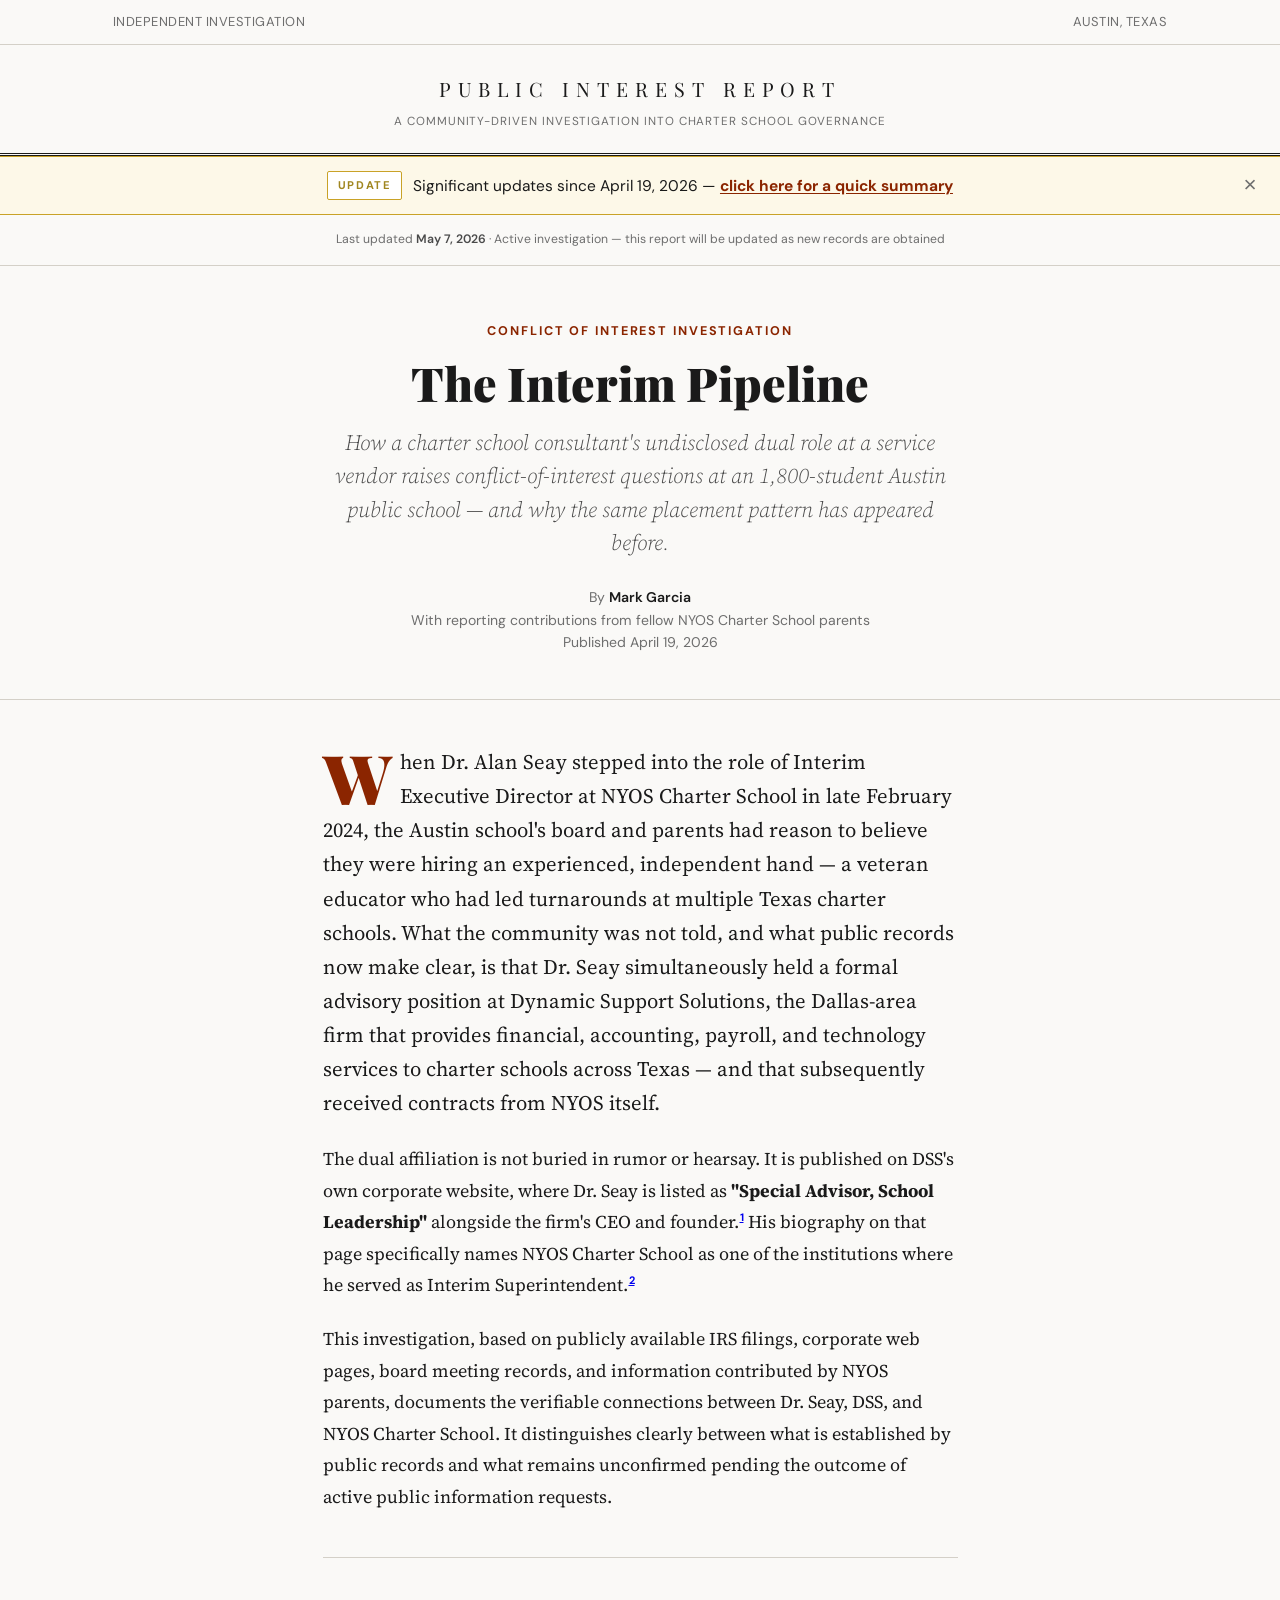
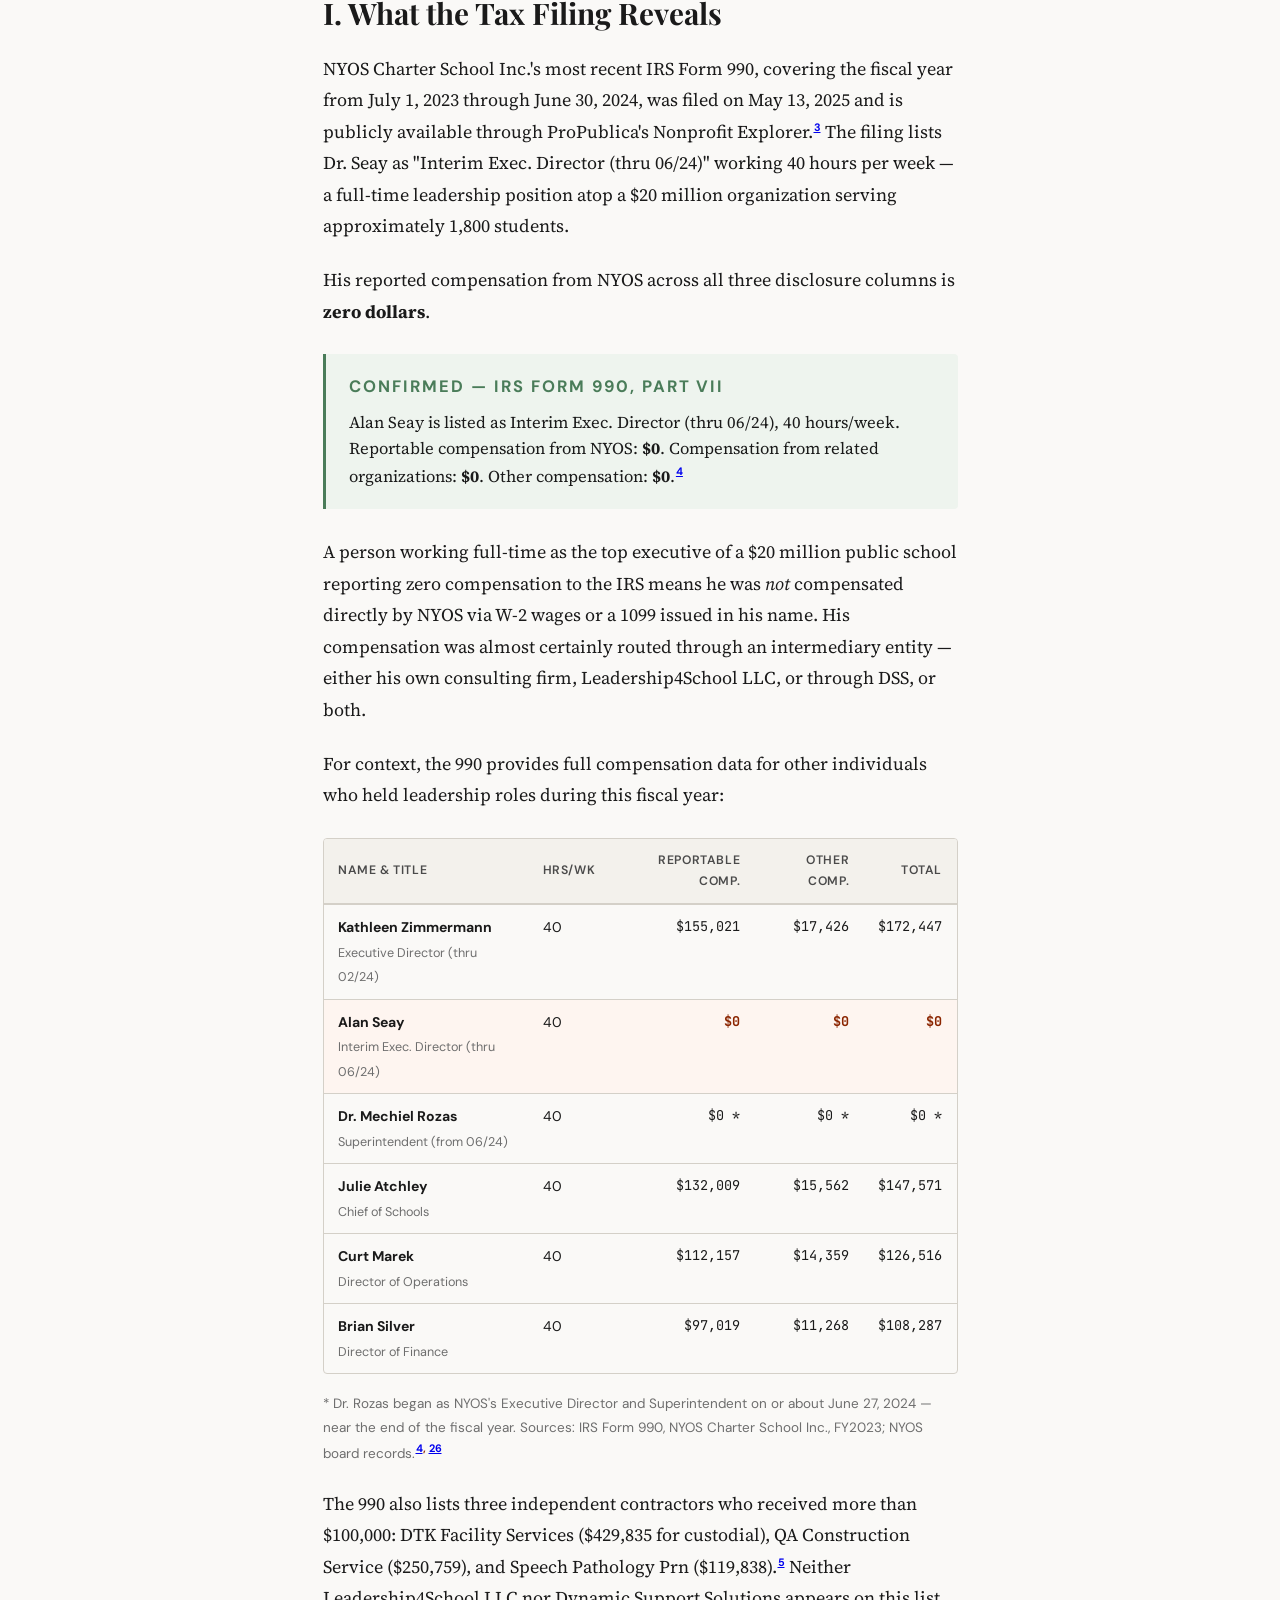
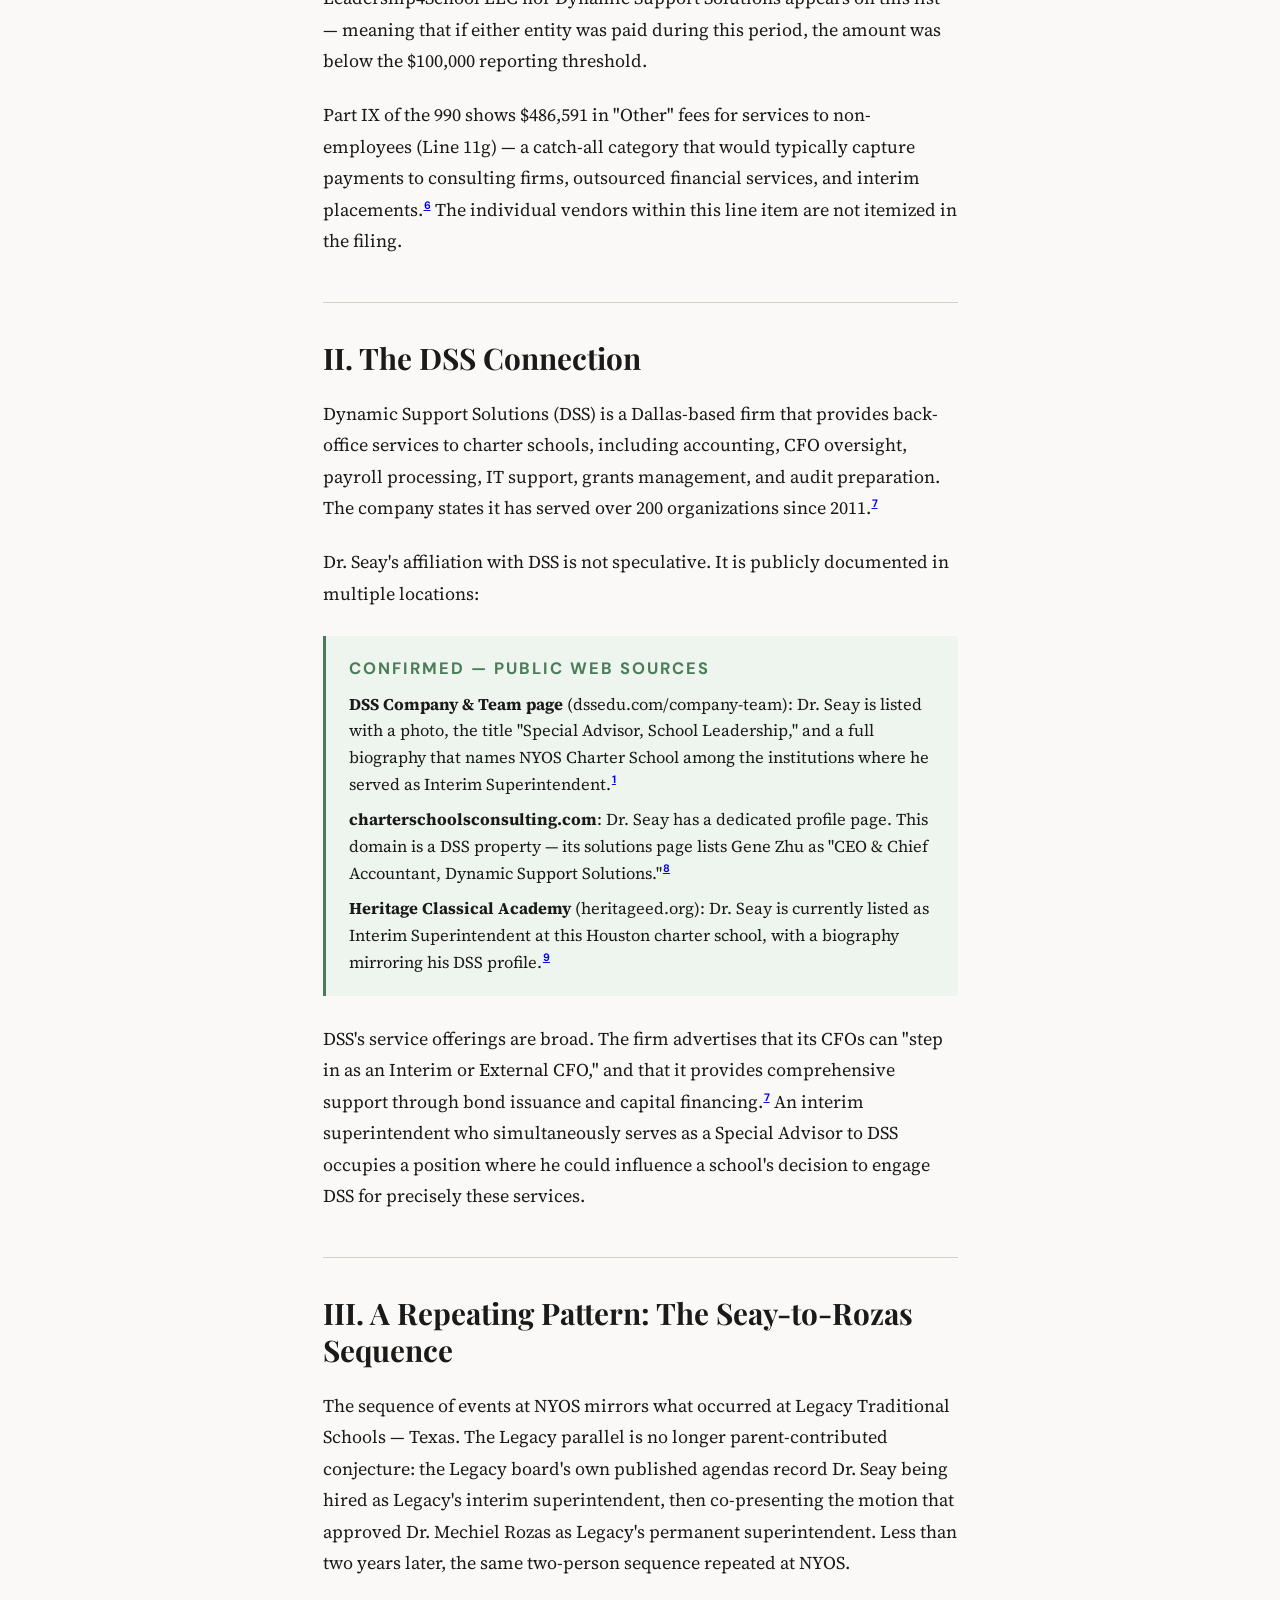
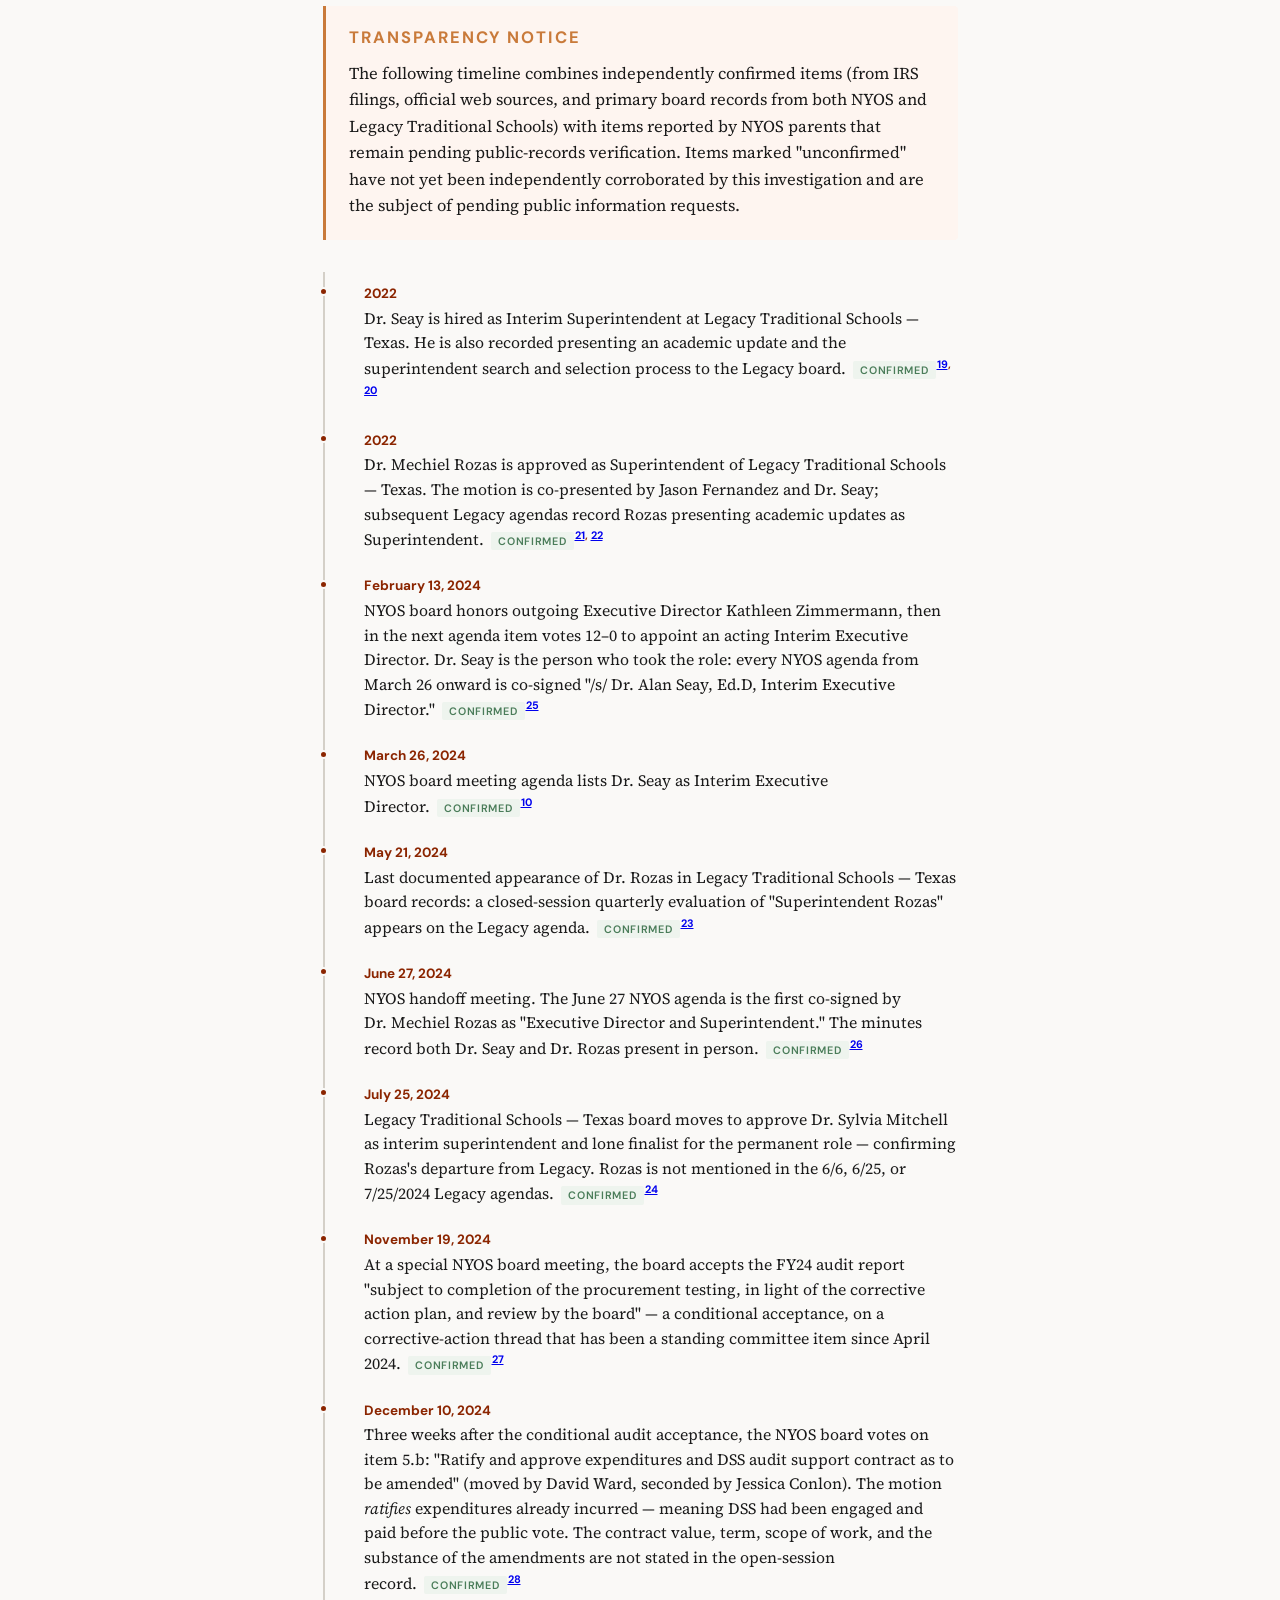
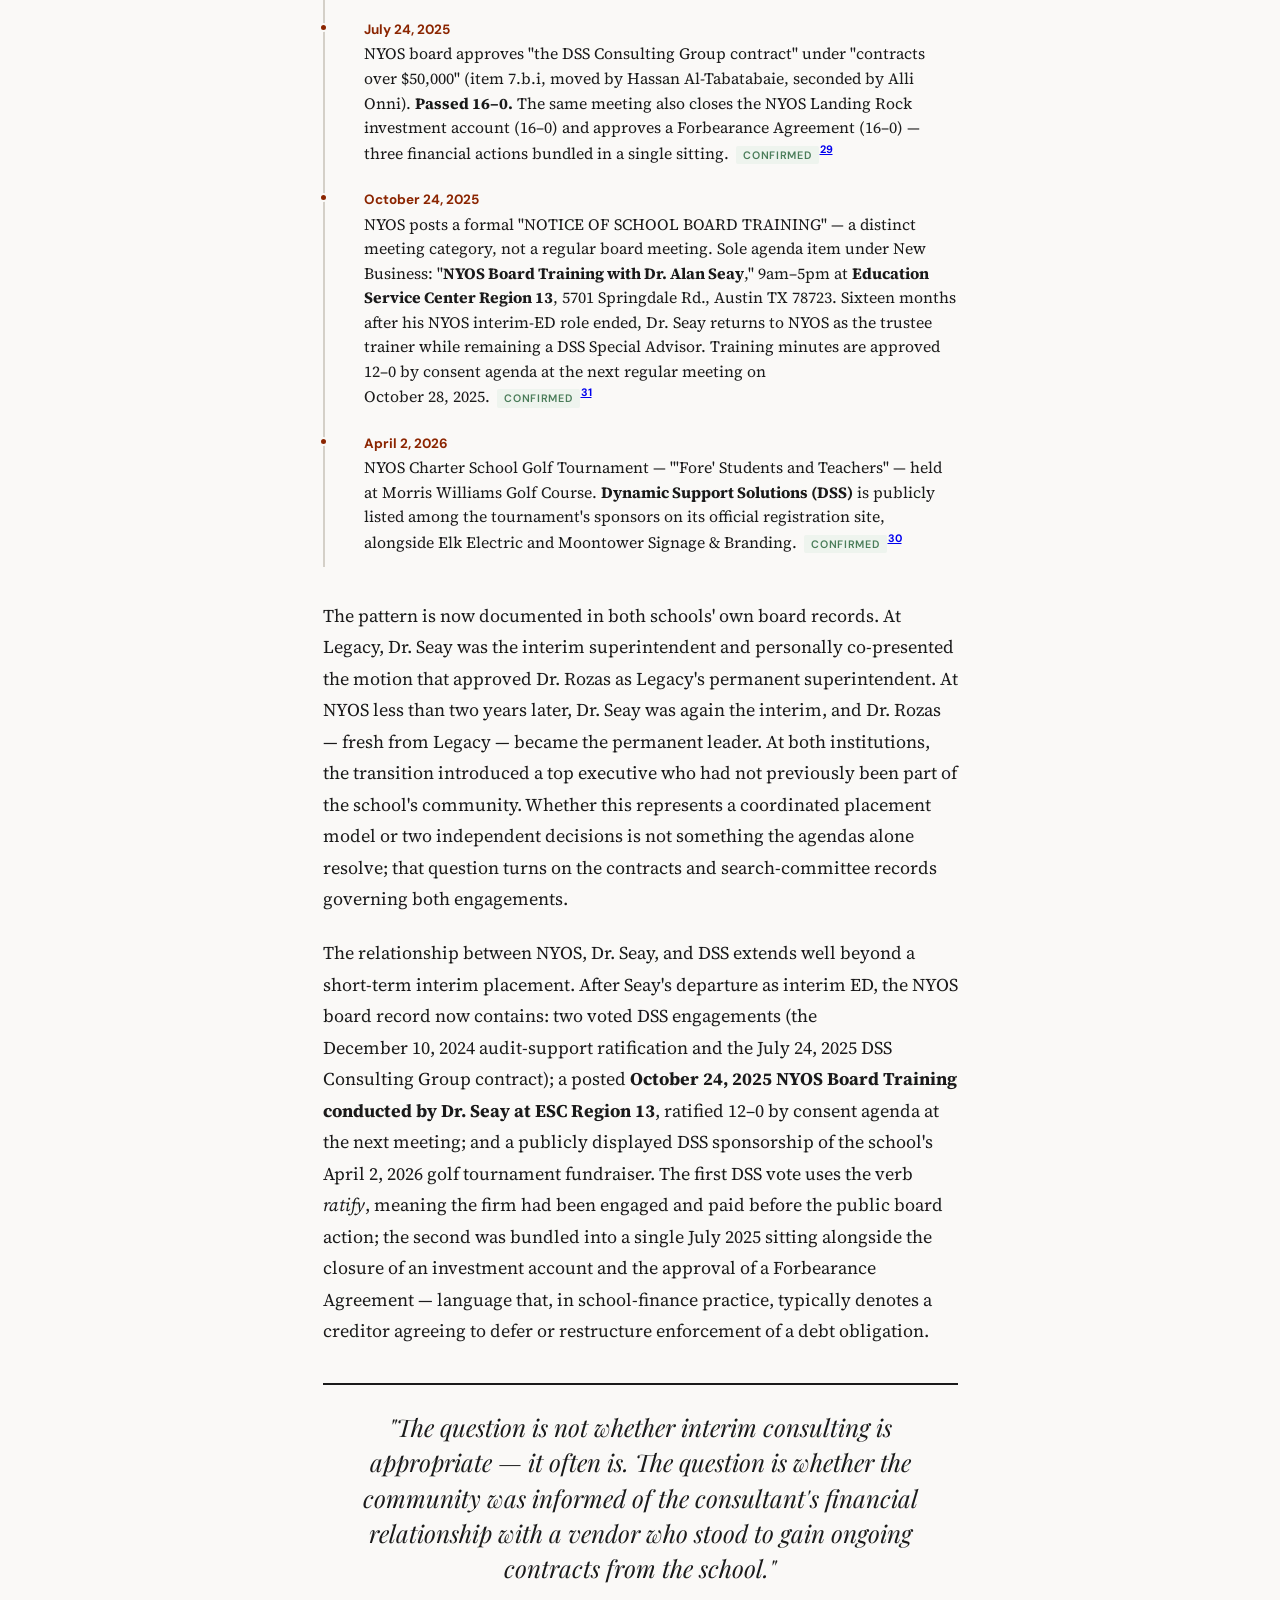
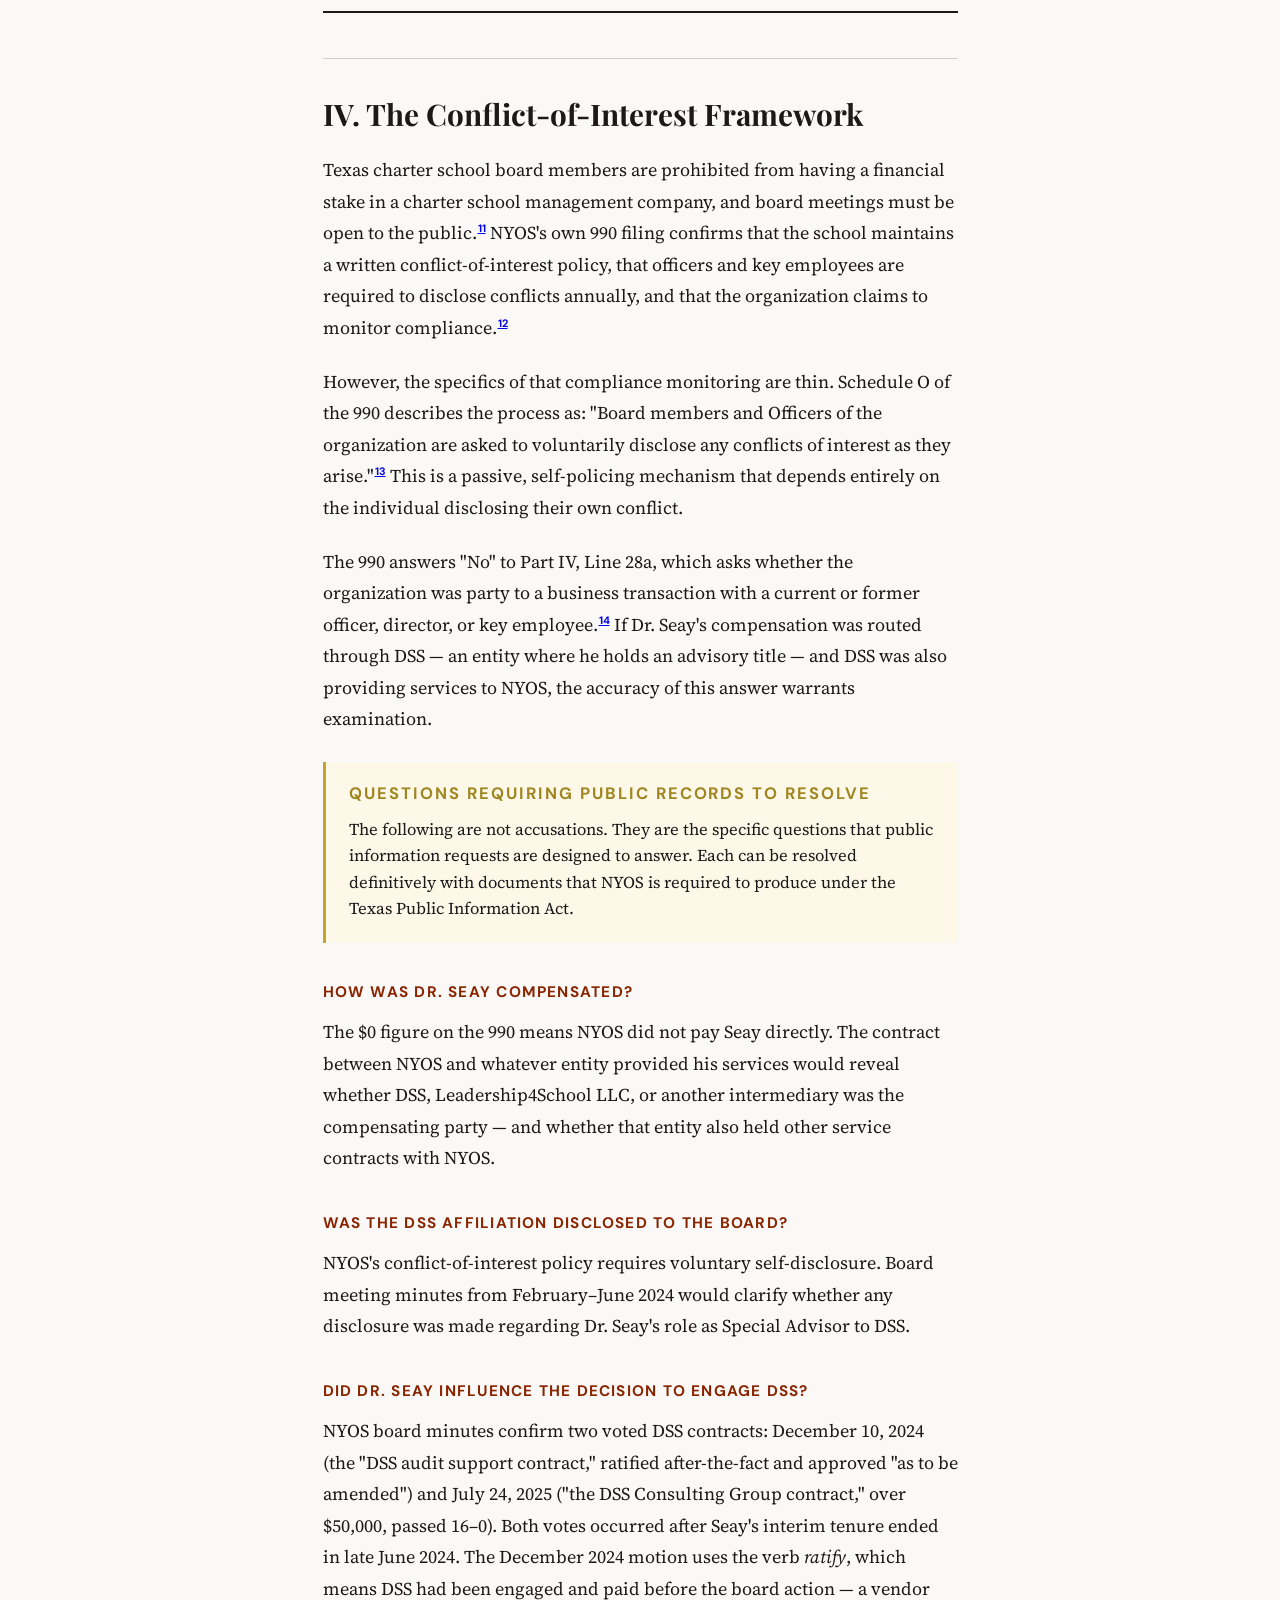
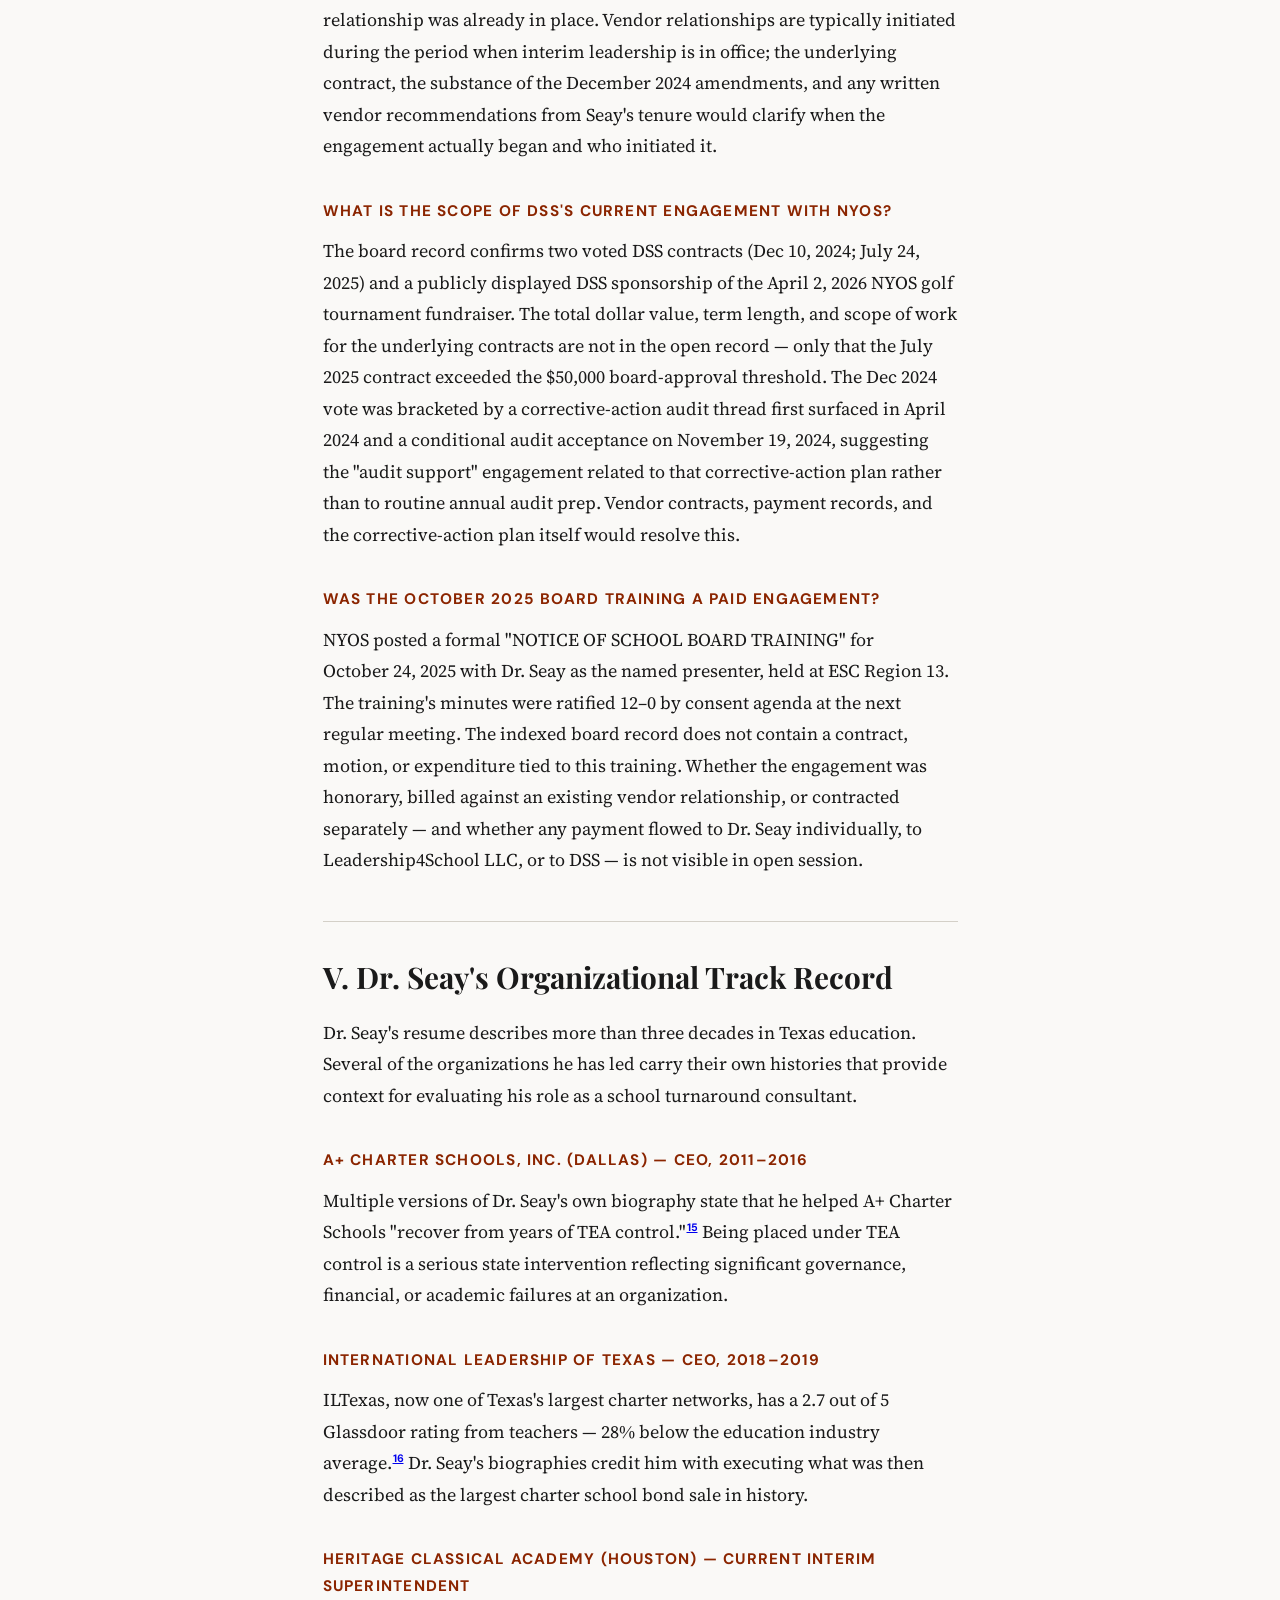
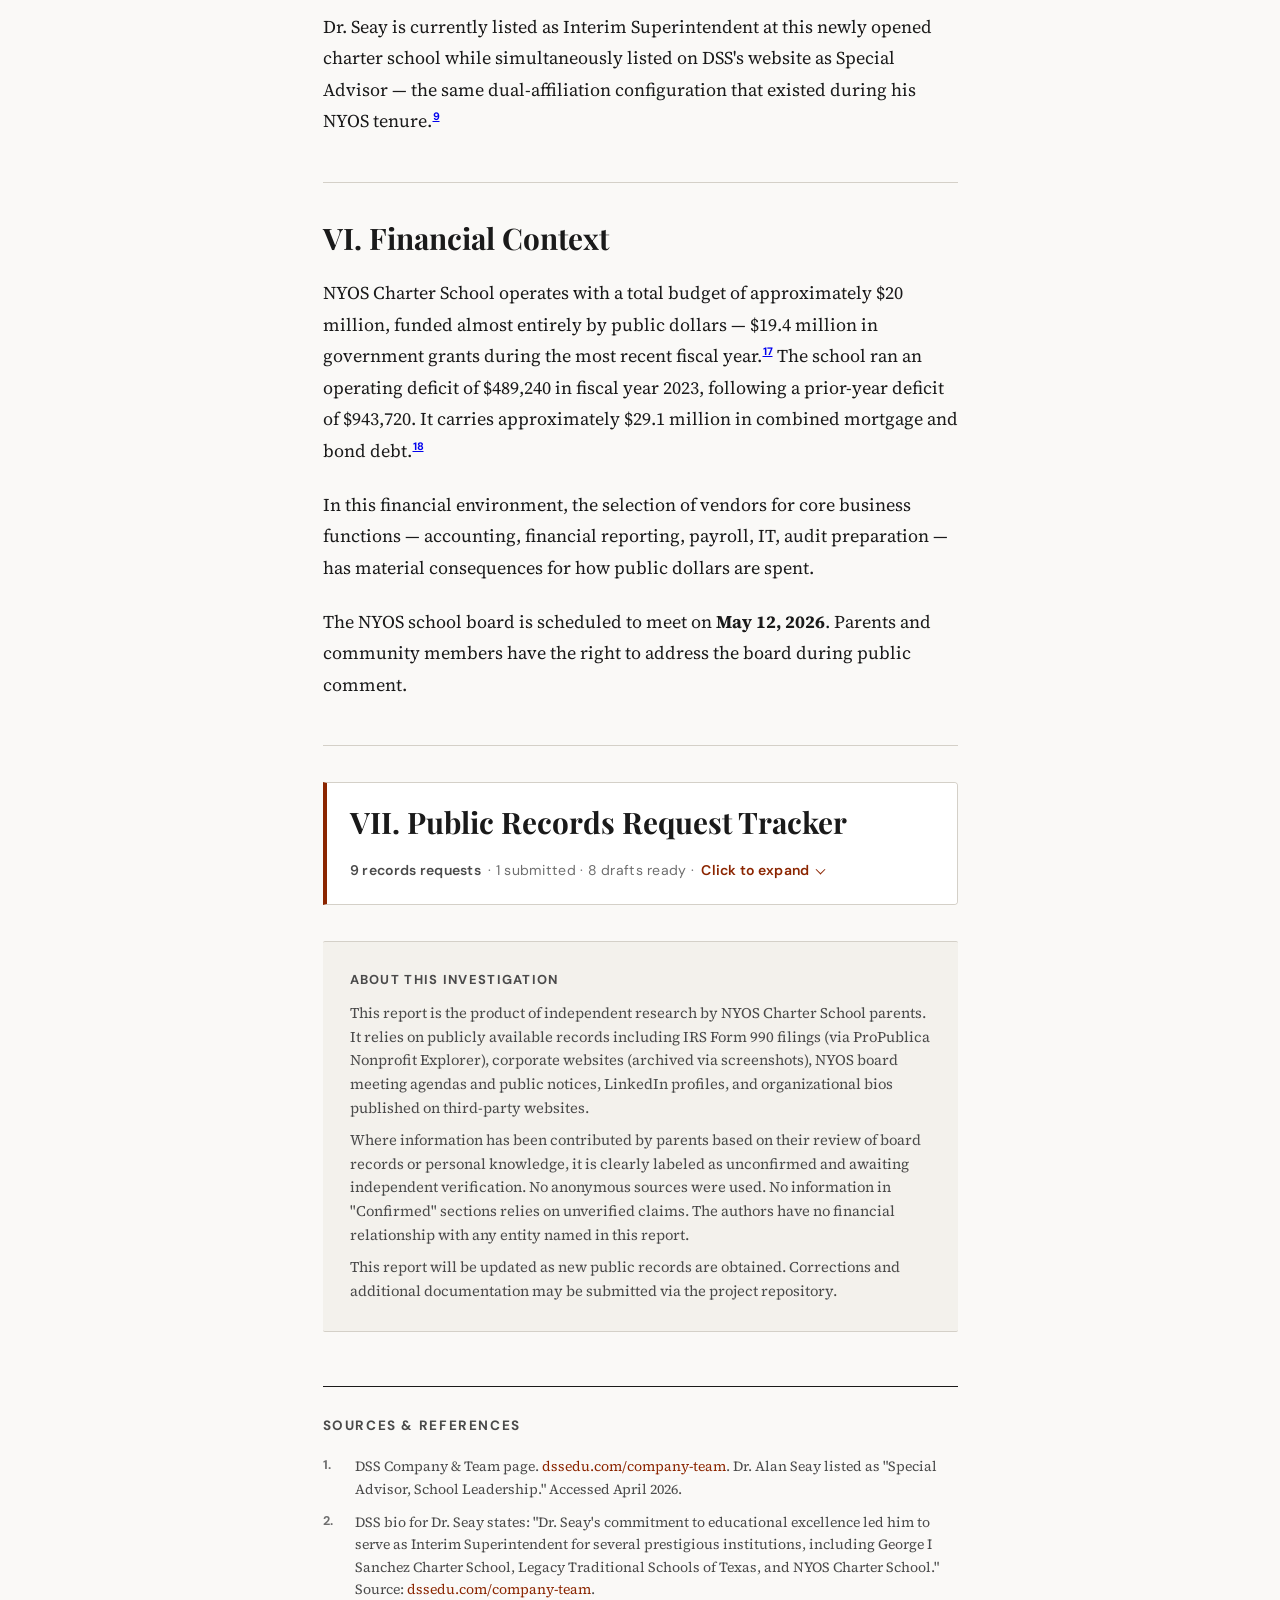
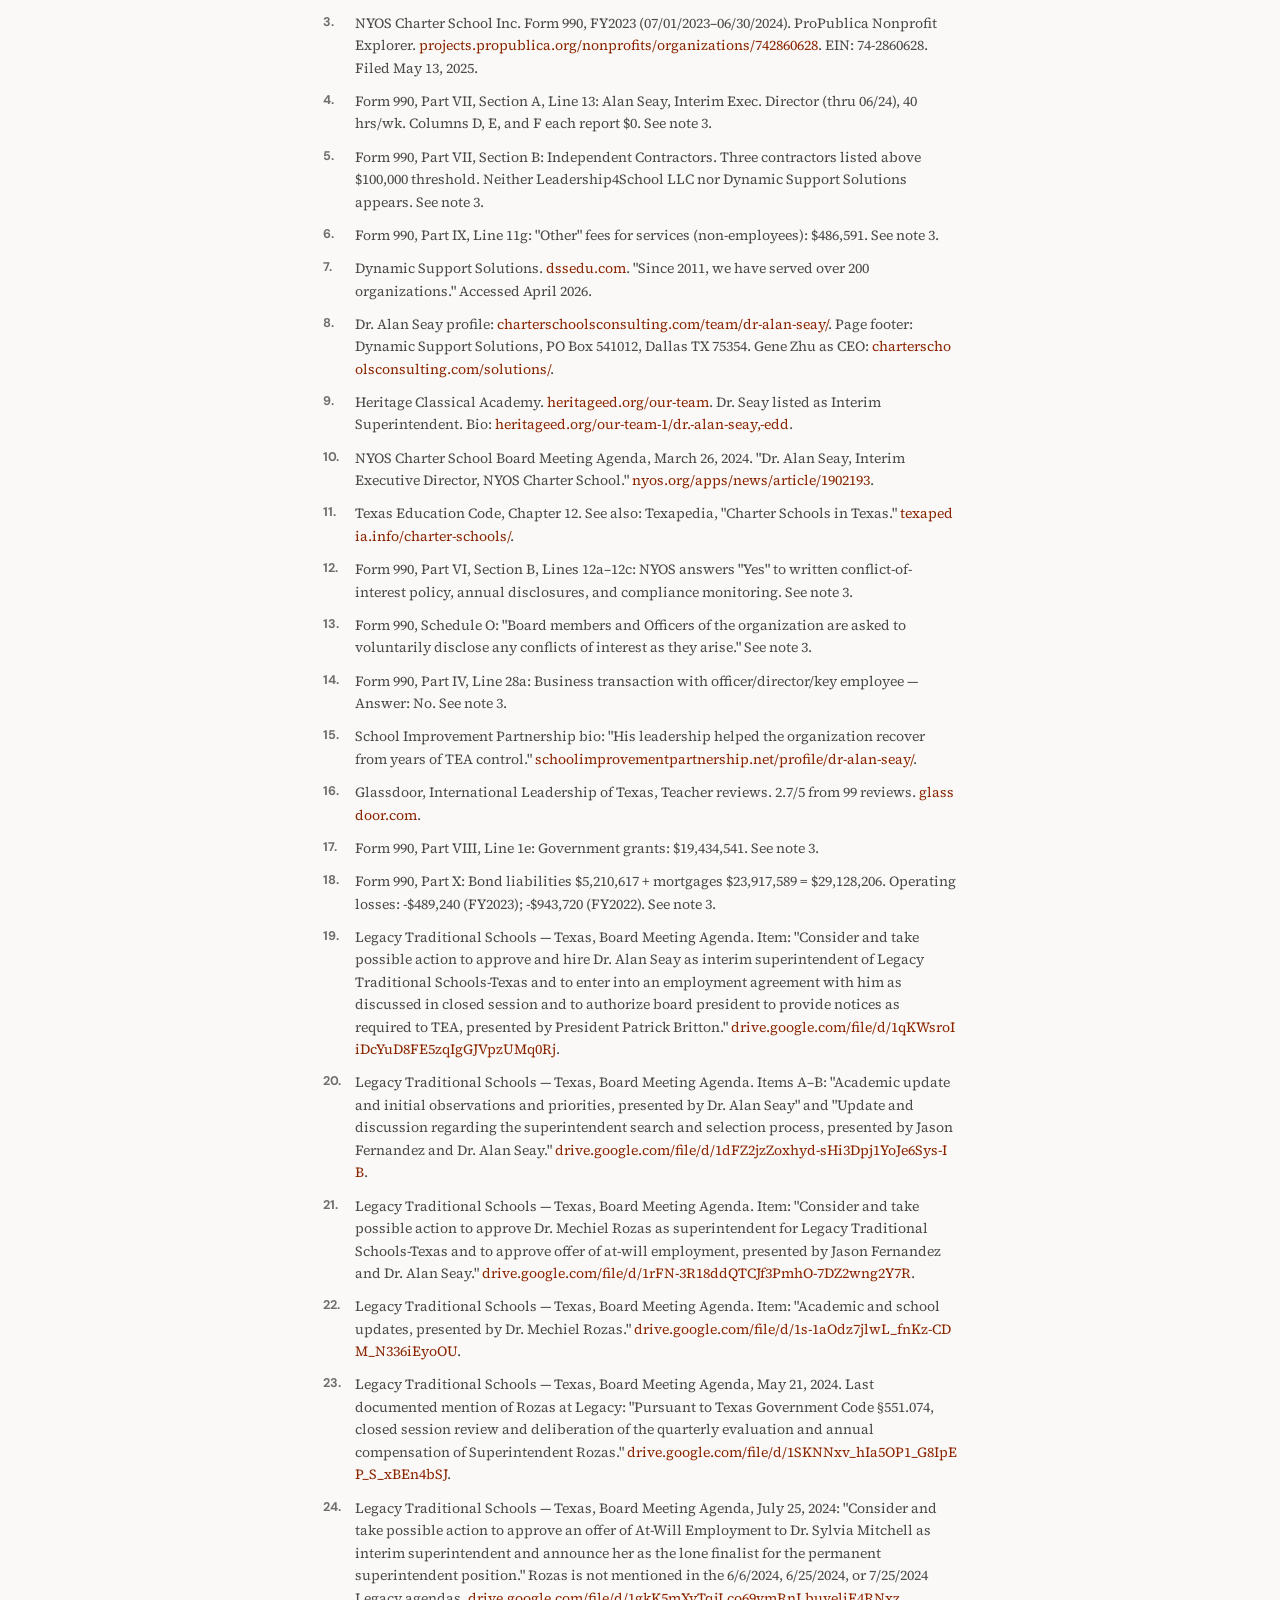
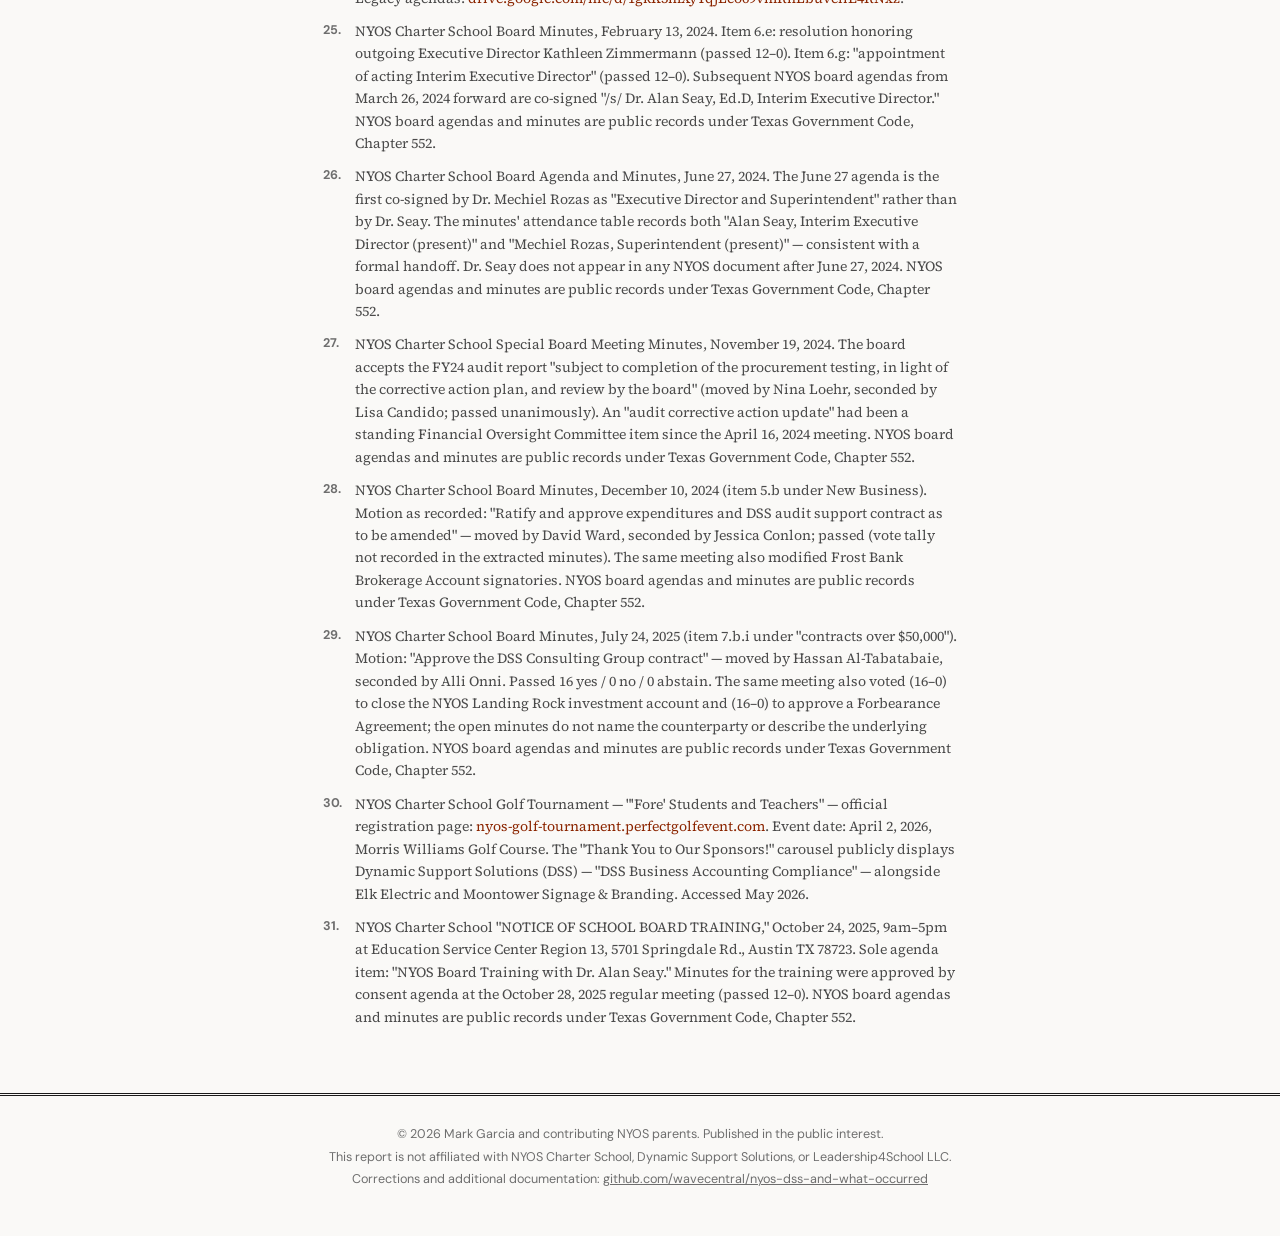
==== commit 064579b1: "add public PIA tracker with 9 requests, file PIA #01, weave tracker into report - File PIA #01 (Seay" ====
--- a/index.html
+++ b/index.html
@@ -13,7 +13,35 @@
 <link href="https://fonts.googleapis.com/css2?family=Playfair+Display:ital,wght@0,400;0,700;0,900;1,400;1,700&family=Source+Serif+4:ital,opsz,wght@0,8..60,300;0,8..60,400;0,8..60,600;1,8..60,400&family=DM+Sans:ital,wght@0,400;0,500;0,600;0,700;1,400&family=JetBrains+Mono:wght@400;500&display=swap" rel="stylesheet">
 <style>
 :root{--ink:#1a1a1a;--ink-2:#4a4a4a;--ink-3:#6e6e6e;--paper:#faf9f7;--paper-warm:#f3f1ec;--rule:#d4d0c8;--rule-heavy:#1a1a1a;--accent:#8b2500;--accent-hover:#a83a14;--caution-bg:#fdf8e8;--caution-border:#c9a227;--confirmed-bg:#eef4ee;--confirmed-border:#4a7c59;--unconfirmed-bg:#fef5f0;--unconfirmed-border:#c97a3a;--display:'Playfair Display',Georgia,serif;--body:'Source Serif 4',Georgia,serif;--sans:'DM Sans',-apple-system,sans-serif;--mono:'JetBrains Mono','Courier New',monospace;--text-w:680px;--wide-w:920px;--full-w:1100px}*,*::before,*::after{box-sizing:border-box;margin:0;padding:0}html{font-size:17px;scroll-behavior:smooth}@media(min-width:768px){html{font-size:18px}}body{font-family:var(--body);color:var(--ink);background:var(--paper);line-height:1.75;-webkit-font-smoothing:antialiased;text-rendering:optimizeLegibility}::selection{background:rgba(139,37,0,.12)}.container{max-width:var(--text-w);margin:0 auto;padding:0 1.25rem}.container--wide{max-width:var(--wide-w)}.container--full{max-width:var(--full-w)}.topbar{border-bottom:1px solid var(--rule);padding:.6rem 0;font-family:var(--sans);font-size:.72rem;color:var(--ink-3);letter-spacing:.04em;text-transform:uppercase}.topbar .container{display:flex;justify-content:space-between;align-items:center;max-width:var(--full-w)}.masthead{text-align:center;padding:1.5rem 0 1.2rem;border-bottom:3px double var(--rule-heavy)}.masthead__title{font-family:var(--display);font-size:1.1rem;font-weight:400;letter-spacing:.35em;text-transform:uppercase;color:var(--ink)}.masthead__sub{font-family:var(--sans);font-size:.65rem;color:var(--ink-3);letter-spacing:.08em;text-transform:uppercase;margin-top:.25rem}.hero{padding:3rem 0 2.5rem;border-bottom:1px solid var(--rule);text-align:center}.hero__kicker{font-family:var(--sans);font-size:.7rem;font-weight:700;letter-spacing:.15em;text-transform:uppercase;color:var(--accent);margin-bottom:.75rem}.hero__headline{font-family:var(--display);font-size:2.6rem;font-weight:900;line-height:1.15;max-width:800px;margin:0 auto .9rem;color:var(--ink)}@media(max-width:600px){.hero__headline{font-size:1.8rem}}.hero__deck{font-family:var(--body);font-size:1.2rem;font-weight:300;line-height:1.55;color:var(--ink-2);max-width:620px;margin:0 auto 1.5rem;font-style:italic}.hero__byline{font-family:var(--sans);font-size:.78rem;color:var(--ink-3);line-height:1.6}.hero__byline strong{color:var(--ink);font-weight:600}article{padding:2.5rem 0 3rem}article p{margin-bottom:1.25rem}article p.lede{font-size:1.15rem;line-height:1.65;color:var(--ink)}article p.lede::first-letter{font-family:var(--display);font-size:3.8rem;float:left;line-height:.85;margin:.05em .12em 0 0;font-weight:900;color:var(--accent)}.section-rule{border:none;border-top:1px solid var(--rule);margin:2.5rem 0 2rem}h2.section-head{font-family:var(--display);font-size:1.65rem;font-weight:700;line-height:1.25;margin-bottom:1.2rem;color:var(--ink)}h3.sub-head{font-family:var(--sans);font-size:.85rem;font-weight:700;letter-spacing:.08em;text-transform:uppercase;color:var(--accent);margin-bottom:.6rem;margin-top:2rem}.evidence-box{border-left:3px solid var(--confirmed-border);background:var(--confirmed-bg);padding:1.1rem 1.3rem;margin:1.5rem 0;border-radius:0 4px 4px 0}.evidence-box--caution{border-left-color:var(--caution-border);background:var(--caution-bg)}.evidence-box--unconfirmed{border-left-color:var(--unconfirmed-border);background:var(--unconfirmed-bg)}.evidence-box__label{font-family:var(--sans);font-size:.65rem;font-weight:700;letter-spacing:.12em;text-transform:uppercase;margin-bottom:.4rem}.evidence-box__label--confirmed{color:var(--confirmed-border)}.evidence-box__label--caution{color:#a08620}.evidence-box__label--unconfirmed{color:var(--unconfirmed-border)}.evidence-box p{margin-bottom:.5rem;font-size:.92rem;line-height:1.6}.evidence-box p:last-child{margin-bottom:0}.pull-quote{border-top:2px solid var(--rule-heavy);border-bottom:2px solid var(--rule-heavy);padding:1.4rem 0;margin:2rem 0;text-align:center}.pull-quote p{font-family:var(--display);font-size:1.35rem;font-style:italic;line-height:1.45;color:var(--ink);max-width:560px;margin:0 auto}.timeline{margin:1.8rem 0;padding:0;list-style:none}.timeline li{position:relative;padding:.65rem 0 .65rem 2.2rem;border-left:2px solid var(--rule);font-size:.88rem;line-height:1.55}.timeline li::before{content:'';position:absolute;left:-5.5px;top:.85rem;width:9px;height:9px;border-radius:50%;background:var(--accent);border:2px solid var(--paper)}.timeline li.unconfirmed{opacity:.85}.timeline li.unconfirmed::before{background:var(--unconfirmed-border)}.timeline .tl-date{font-family:var(--sans);font-weight:700;font-size:.75rem;color:var(--accent);display:block;margin-bottom:.1rem}.timeline li.unconfirmed .tl-date{color:var(--unconfirmed-border)}.timeline .tl-tag{font-family:var(--sans);font-size:.6rem;font-weight:600;letter-spacing:.06em;text-transform:uppercase;padding:.12rem .4rem;border-radius:2px;margin-left:.4rem;vertical-align:middle}.tl-tag--confirmed{background:var(--confirmed-bg);color:var(--confirmed-border)}.tl-tag--unconfirmed{background:var(--unconfirmed-bg);color:var(--unconfirmed-border)}.comp-table-wrap{overflow-x:auto;margin:1.5rem 0;border:1px solid var(--rule);border-radius:4px}.comp-table{width:100%;border-collapse:collapse;font-family:var(--sans);font-size:.78rem}.comp-table thead{background:var(--paper-warm)}.comp-table th{padding:.6rem .8rem;text-align:left;font-weight:600;font-size:.68rem;letter-spacing:.05em;text-transform:uppercase;color:var(--ink-2);border-bottom:2px solid var(--rule)}.comp-table td{padding:.55rem .8rem;border-bottom:1px solid var(--rule);vertical-align:top}.comp-table tr:last-child td{border-bottom:none}.comp-table .highlight-row{background:#fef5f0}.comp-table .num{font-family:var(--mono);font-size:.75rem;text-align:right}.comp-table .zero{color:var(--accent);font-weight:700}.tracker{margin:1.5rem 0}.tracker-item{display:grid;grid-template-columns:1fr auto;gap:.5rem;align-items:start;padding:.75rem 1rem;border:1px solid var(--rule);border-radius:4px;margin-bottom:.5rem;background:#fff;font-size:.82rem;font-family:var(--sans)}.tracker-item__desc{line-height:1.5}.tracker-item__desc strong{font-weight:600}.tracker-status{font-size:.62rem;font-weight:700;letter-spacing:.06em;text-transform:uppercase;padding:.2rem .55rem;border-radius:3px;white-space:nowrap;line-height:1;margin-top:.15rem}.status--identified{background:#e8e6f0;color:#5a5278}.status--formulating{background:#fdf8e8;color:#8a7420}.status--submitted{background:#e0f0ff;color:#2a6fa8}.status--resubmitted{background:#fff0e0;color:#a86a2a}.status--received-awaiting{background:#e8f5e8;color:#3a7a3a}.status--received-delayed{background:#fce8e8;color:#a03030}.status--docs-received{background:#d5f0d5;color:#2a6a2a}.footnotes-section{border-top:1px solid var(--rule-heavy);margin-top:3rem;padding-top:1.5rem}.footnotes-section h2{font-family:var(--sans);font-size:.75rem;font-weight:700;letter-spacing:.12em;text-transform:uppercase;color:var(--ink-2);margin-bottom:1rem}.footnotes{list-style:none;counter-reset:fn}.footnotes li{counter-increment:fn;font-size:.78rem;line-height:1.6;margin-bottom:.6rem;padding-left:1.8rem;position:relative;color:var(--ink-2)}.footnotes li::before{content:counter(fn) ".";position:absolute;left:0;font-family:var(--sans);font-weight:700;font-size:.7rem;color:var(--ink-3)}.footnotes li a{color:var(--accent);text-decoration:none;border-bottom:1px solid transparent;word-break:break-all}.footnotes li a:hover{border-bottom-color:var(--accent)}sup.fn-ref{font-family:var(--sans);font-size:.6rem;font-weight:700;color:var(--accent);cursor:pointer;text-decoration:none;margin-left:1px}sup.fn-ref:hover{text-decoration:underline}.methodology{background:var(--paper-warm);border-top:1px solid var(--rule);border-bottom:1px solid var(--rule);padding:1.5rem;margin:2rem 0;border-radius:2px}.methodology h3{font-family:var(--sans);font-size:.72rem;font-weight:700;letter-spacing:.1em;text-transform:uppercase;color:var(--ink-2);margin-bottom:.6rem}.methodology p{font-size:.82rem;line-height:1.6;color:var(--ink-2);margin-bottom:.5rem}.methodology p:last-child{margin-bottom:0}.site-footer{border-top:3px double var(--rule-heavy);padding:1.5rem 0 2.5rem;text-align:center;font-family:var(--sans);font-size:.7rem;color:var(--ink-3);line-height:1.8}.site-footer a{color:var(--ink-3)}.progress-bar{position:fixed;top:0;left:0;width:0;height:3px;background:var(--accent);z-index:1000;transition:width .1s linear}.last-updated{font-family:var(--sans);font-size:.68rem;color:var(--ink-3);text-align:center;padding:.8rem 0;border-bottom:1px solid var(--rule)}.last-updated time{font-weight:600;color:var(--ink-2)}@media print{.progress-bar,.topbar{display:none}body{font-size:11pt}.hero__headline{font-size:24pt}}
-.update-banner{position:relative;background:var(--caution-bg);border-top:1px solid var(--caution-border);border-bottom:1px solid var(--caution-border);padding:.75rem 0;font-family:var(--sans)}.update-banner__inner{display:flex;align-items:center;gap:.6rem;justify-content:center;flex-wrap:wrap;padding:0 3rem}.update-banner__label{font-size:.62rem;font-weight:700;letter-spacing:.14em;text-transform:uppercase;color:#a08620;background:#fff;padding:.22rem .55rem;border:1px solid var(--caution-border);border-radius:2px;flex-shrink:0}.update-banner__text{font-size:.86rem;color:var(--ink);line-height:1.55}.update-banner__cta{background:none;border:none;font:inherit;font-weight:700;color:var(--accent);cursor:pointer;text-decoration:underline;padding:0;text-underline-offset:2px}.update-banner__cta:hover{color:var(--accent-hover)}.update-banner__close{position:absolute;right:.85rem;top:50%;transform:translateY(-50%);background:none;border:none;font-size:1.25rem;line-height:1;color:var(--ink-3);cursor:pointer;padding:.25rem .45rem;border-radius:2px}.update-banner__close:hover{color:var(--ink);background:rgba(0,0,0,.05)}.update-banner.is-hidden{display:none}.modal{position:fixed;inset:0;z-index:2000;display:none;align-items:flex-start;justify-content:center;padding:2.2rem 1rem;overflow-y:auto}.modal.is-open{display:flex}.modal__backdrop{position:fixed;inset:0;background:rgba(26,26,26,.65);cursor:pointer}.modal__panel{position:relative;background:var(--paper);max-width:720px;width:100%;border-radius:4px;box-shadow:0 24px 60px rgba(0,0,0,.45);padding:2.4rem 2rem 2.1rem;margin:auto}.modal__close{position:absolute;top:.55rem;right:.85rem;background:none;border:none;font-size:1.7rem;line-height:1;color:var(--ink-3);cursor:pointer;padding:.15rem .45rem;border-radius:2px}.modal__close:hover{color:var(--ink);background:rgba(0,0,0,.05)}.modal__kicker{font-family:var(--sans);font-size:.7rem;font-weight:700;letter-spacing:.15em;text-transform:uppercase;color:var(--accent);margin-bottom:.45rem}.modal__title{font-family:var(--display);font-size:1.85rem;font-weight:900;line-height:1.18;color:var(--ink);margin-bottom:.5rem}.modal__deck{font-family:var(--body);font-size:1rem;line-height:1.55;color:var(--ink-2);font-style:italic;margin-bottom:1.4rem;padding-bottom:1rem;border-bottom:1px solid var(--rule)}.modal__section{margin-bottom:1.35rem}.modal__section:last-child{margin-bottom:0}.modal__section-head{font-family:var(--sans);font-size:.78rem;font-weight:700;letter-spacing:.08em;text-transform:uppercase;color:var(--accent);margin-bottom:.6rem}.modal__list{padding-left:1.15rem;font-size:.92rem;line-height:1.55;color:var(--ink)}.modal__list li{margin-bottom:.6rem}.modal__list li:last-child{margin-bottom:0}.modal__list em{color:var(--ink-2)}@media(max-width:600px){.modal__panel{padding:1.7rem 1.3rem 1.4rem}.modal__title{font-size:1.45rem}.update-banner__inner{padding:0 2.6rem 0 1rem;justify-content:flex-start}.update-banner__text{font-size:.82rem}}@media print{.update-banner,.modal{display:none!important}}</style>
+.update-banner{position:relative;background:var(--caution-bg);border-top:1px solid var(--caution-border);border-bottom:1px solid var(--caution-border);padding:.75rem 0;font-family:var(--sans)}.update-banner__inner{display:flex;align-items:center;gap:.6rem;justify-content:center;flex-wrap:wrap;padding:0 3rem}.update-banner__label{font-size:.62rem;font-weight:700;letter-spacing:.14em;text-transform:uppercase;color:#a08620;background:#fff;padding:.22rem .55rem;border:1px solid var(--caution-border);border-radius:2px;flex-shrink:0}.update-banner__text{font-size:.86rem;color:var(--ink);line-height:1.55}.update-banner__cta{background:none;border:none;font:inherit;font-weight:700;color:var(--accent);cursor:pointer;text-decoration:underline;padding:0;text-underline-offset:2px}.update-banner__cta:hover{color:var(--accent-hover)}.update-banner__close{position:absolute;right:.85rem;top:50%;transform:translateY(-50%);background:none;border:none;font-size:1.25rem;line-height:1;color:var(--ink-3);cursor:pointer;padding:.25rem .45rem;border-radius:2px}.update-banner__close:hover{color:var(--ink);background:rgba(0,0,0,.05)}.legend{font-family:var(--sans);font-size:.74rem;color:var(--ink-2);margin:1.5rem 0 1rem;padding:.85rem 1rem;background:#fff;border:1px solid var(--rule);border-radius:3px}.legend strong{color:var(--ink);font-weight:600;font-family:var(--sans);letter-spacing:.04em;text-transform:uppercase;font-size:.66rem;display:block;margin-bottom:.4rem}.legend ul{list-style:none;padding:0;margin:0;display:grid;grid-template-columns:repeat(auto-fit,minmax(220px,1fr));gap:.3rem .8rem}.legend li{display:flex;align-items:center;gap:.4rem;line-height:1.4}.legend .pill{display:inline-block;font-size:.6rem;font-weight:700;letter-spacing:.06em;text-transform:uppercase;padding:.18rem .45rem;border-radius:3px;line-height:1;flex-shrink:0;font-family:var(--sans)}.requests{margin:1rem 0 2rem}.request{position:relative;border:1px solid var(--rule);border-left:4px solid var(--accent);background:#fff;padding:1.4rem 1.4rem 1.5rem;margin-bottom:1.3rem;border-radius:0 4px 4px 0}.request--keystone{background:#fffaf8;border-left-width:5px}.request__head{display:flex;align-items:flex-start;gap:.85rem;margin-bottom:.85rem;padding-bottom:.85rem;border-bottom:1px solid var(--rule);flex-wrap:wrap}.request__num{font-family:var(--mono);font-weight:500;font-size:1.7rem;color:var(--accent);line-height:1;flex-shrink:0;padding-top:.05rem;letter-spacing:-.02em}.request__title-wrap{flex:1;min-width:0}.request__keystone-tag{display:inline-block;font-family:var(--sans);font-size:.58rem;font-weight:700;letter-spacing:.14em;text-transform:uppercase;color:var(--accent);background:#fff;border:1px solid var(--accent);padding:.18rem .5rem;border-radius:2px;margin-bottom:.45rem}.request__title{font-family:var(--display);font-size:1.18rem;font-weight:700;line-height:1.28;margin-bottom:.25rem;color:var(--ink)}.request__sub{font-family:var(--sans);font-size:.74rem;color:var(--ink-3);letter-spacing:.04em;line-height:1.45}.request__status{flex-shrink:0;align-self:flex-start;margin-top:.25rem;font-size:.62rem;font-weight:700;letter-spacing:.06em;text-transform:uppercase;padding:.22rem .55rem;border-radius:3px;line-height:1;white-space:nowrap;font-family:var(--sans)}.request__body{font-size:.92rem;line-height:1.6}.request__body p{margin-bottom:.75rem}.request__section{margin:.95rem 0 0}.request__section-head{font-family:var(--sans);font-size:.66rem;font-weight:700;letter-spacing:.1em;text-transform:uppercase;color:var(--ink-3);margin-bottom:.4rem}.request__list{margin:0 0 0 1.05rem;padding:0;font-size:.88rem;line-height:1.55;color:var(--ink-2)}.request__list li{margin-bottom:.3rem}.request__list strong{color:var(--ink);font-weight:600}.request__meta{font-family:var(--sans);font-size:.78rem;color:var(--ink-2);background:var(--paper-warm);padding:.55rem .8rem;border-radius:3px;margin-top:.7rem;line-height:1.5}.request__meta strong{color:var(--ink-3);font-weight:600;font-size:.66rem;letter-spacing:.08em;text-transform:uppercase;display:block;margin-bottom:.18rem}.request__why{border-left:3px solid var(--confirmed-border);background:var(--confirmed-bg);padding:.7rem .95rem;font-size:.85rem;line-height:1.55;color:var(--ink-2);margin-top:.85rem;border-radius:0 3px 3px 0}.request__why strong{color:var(--confirmed-border);font-weight:600;font-family:var(--sans);font-size:.66rem;letter-spacing:.1em;text-transform:uppercase;display:block;margin-bottom:.25rem}.request__filed{border-left:3px solid #2a6fa8;background:#e0f0ff;padding:.7rem .95rem;font-size:.85rem;line-height:1.55;color:var(--ink-2);margin-top:.7rem;border-radius:0 3px 3px 0}.request__filed strong{color:#2a6fa8;font-weight:700;font-family:var(--sans);font-size:.66rem;letter-spacing:.1em;text-transform:uppercase;display:block;margin-bottom:.25rem}.request__filed a{color:#2a6fa8;font-weight:600;text-decoration:none;border-bottom:1px solid transparent;transition:border-color .15s ease}.request__filed a:hover{border-bottom-color:#2a6fa8}.callout{border-left:3px solid var(--caution-border);background:var(--caution-bg);padding:1rem 1.2rem;margin:1.6rem 0;border-radius:0 4px 4px 0}.callout__label{font-family:var(--sans);font-size:.66rem;font-weight:700;letter-spacing:.12em;text-transform:uppercase;color:#a08620;margin-bottom:.4rem}.callout p{font-size:.9rem;line-height:1.6;margin-bottom:.5rem}.callout p:last-child{margin-bottom:0}.summary-table-wrap{overflow-x:auto;margin:1.4rem 0 1.5rem;border:1px solid var(--rule);border-radius:4px}.summary-table{width:100%;border-collapse:collapse;font-family:var(--sans);font-size:.76rem}.summary-table thead{background:var(--paper-warm)}.summary-table th{padding:.55rem .7rem;text-align:left;font-weight:600;font-size:.64rem;letter-spacing:.05em;text-transform:uppercase;color:var(--ink-2);border-bottom:2px solid var(--rule)}.summary-table td{padding:.5rem .7rem;border-bottom:1px solid var(--rule);vertical-align:top}.summary-table tr:last-child td{border-bottom:none}.summary-table .num{font-family:var(--mono);font-weight:500;color:var(--accent)}.summary-table a{color:var(--accent);text-decoration:none;border-bottom:1px dotted var(--accent)}.summary-table a:hover{border-bottom-style:solid}.tracker-aside{font-family:var(--sans);font-size:.82rem;color:var(--ink-2);background:#fff;border:1px solid var(--rule);border-left:3px solid var(--accent);padding:.85rem 1.05rem;margin:1.5rem 0;border-radius:0 3px 3px 0;line-height:1.55}.tracker-aside a{color:var(--accent);font-weight:600;text-decoration:none;border-bottom:1px solid transparent;transition:border-color .15s ease}.tracker-aside a:hover{border-bottom-color:var(--accent)}
+.request__actions{display:flex;gap:.85rem 1.1rem;align-items:center;flex-wrap:wrap;margin-top:.95rem}
+.request__cta{display:inline-flex;align-items:center;gap:.55rem;background:var(--accent);color:#fff;font-family:var(--sans);font-weight:700;font-size:.82rem;padding:.65rem 1.1rem;border-radius:4px;letter-spacing:.02em;text-decoration:none;border-bottom:1px solid transparent;transition:background .15s ease,transform .12s ease;box-shadow:0 1px 0 rgba(0,0,0,.06)}
+.request__cta:hover{background:var(--accent-hover);color:#fff;border-bottom-color:transparent;transform:translateY(-1px)}
+.request__cta .icon{display:inline-flex;line-height:1}
+.request__folder{display:inline-flex;align-items:center;gap:.4rem;font-family:var(--sans);font-size:.8rem;color:var(--ink-2);font-weight:500;border-bottom:1px solid transparent}
+.request__folder:hover{color:var(--accent);border-bottom-color:var(--accent)}
+.request__folder .icon{color:var(--ink-3);display:inline-flex}
+details.pia-section{border:1px solid var(--rule);border-left:4px solid var(--accent);border-radius:0 4px 4px 0;background:#fff;margin:2rem 0 1.5rem;overflow:hidden}
+details.pia-section>summary{list-style:none;cursor:pointer;padding:1.1rem 1.3rem;display:flex;align-items:center;justify-content:space-between;gap:1rem;flex-wrap:wrap;position:relative;outline:none;background:#fff;border-bottom:1px solid transparent;transition:border-color .2s ease}
+details.pia-section>summary::-webkit-details-marker{display:none}
+details.pia-section[open]>summary{border-bottom-color:var(--rule)}
+.pia-section__head{margin:0 !important;font-size:1.45rem;border:none !important;line-height:1.2}
+.pia-section__hint{font-family:var(--sans);font-size:.78rem;color:var(--ink-3);letter-spacing:.02em;display:inline-flex;align-items:center;gap:.4rem;flex-wrap:wrap}
+.pia-section__count{font-weight:600;color:var(--ink-2)}
+.pia-section__expand{color:var(--accent);font-weight:600;display:inline-flex;align-items:center;position:relative;padding-right:14px}
+.pia-section__expand::after{content:'';position:absolute;right:0;top:50%;width:7px;height:7px;border-right:1.6px solid currentColor;border-bottom:1.6px solid currentColor;transform:translateY(-70%) rotate(45deg);transition:transform .25s ease}
+details.pia-section[open]>summary .pia-section__expand::after{transform:translateY(-30%) rotate(-135deg)}
+details.pia-section[open]>summary .pia-section__expand .pia-section__expand-label::before{content:'Click to collapse'}
+details.pia-section:not([open])>summary .pia-section__expand .pia-section__expand-label::before{content:'Click to expand'}
+.pia-section__body{padding:1.6rem 1.3rem 1.4rem}
+@media(max-width:600px){.pia-section__head{font-size:1.2rem}.pia-section__hint{font-size:.7rem}}
+details.request>summary{list-style:none;cursor:pointer;outline:none;padding-right:28px;position:relative}
+details.request>summary::-webkit-details-marker{display:none}
+details.request>summary.request__head{margin-bottom:0;padding-bottom:.85rem;border-bottom:1px solid transparent;transition:border-color .2s ease}
+details.request[open]>summary.request__head{border-bottom-color:var(--rule);margin-bottom:.85rem}
+details.request>summary::after{content:'';position:absolute;right:.4rem;top:50%;width:8px;height:8px;border-right:1.6px solid var(--ink-3);border-bottom:1.6px solid var(--ink-3);transform:translateY(-70%) rotate(45deg);transition:transform .25s ease}
+details.request[open]>summary::after{transform:translateY(-30%) rotate(-135deg);border-color:var(--accent)}
+details.request>summary:hover::after{border-color:var(--accent)}.update-banner.is-hidden{display:none}.modal{position:fixed;inset:0;z-index:2000;display:none;align-items:flex-start;justify-content:center;padding:2.2rem 1rem;overflow-y:auto}.modal.is-open{display:flex}.modal__backdrop{position:fixed;inset:0;background:rgba(26,26,26,.65);cursor:pointer}.modal__panel{position:relative;background:var(--paper);max-width:720px;width:100%;border-radius:4px;box-shadow:0 24px 60px rgba(0,0,0,.45);padding:2.4rem 2rem 2.1rem;margin:auto}.modal__close{position:absolute;top:.55rem;right:.85rem;background:none;border:none;font-size:1.7rem;line-height:1;color:var(--ink-3);cursor:pointer;padding:.15rem .45rem;border-radius:2px}.modal__close:hover{color:var(--ink);background:rgba(0,0,0,.05)}.modal__kicker{font-family:var(--sans);font-size:.7rem;font-weight:700;letter-spacing:.15em;text-transform:uppercase;color:var(--accent);margin-bottom:.45rem}.modal__title{font-family:var(--display);font-size:1.85rem;font-weight:900;line-height:1.18;color:var(--ink);margin-bottom:.5rem}.modal__deck{font-family:var(--body);font-size:1rem;line-height:1.55;color:var(--ink-2);font-style:italic;margin-bottom:1.4rem;padding-bottom:1rem;border-bottom:1px solid var(--rule)}.modal__section{margin-bottom:1.35rem}.modal__section:last-child{margin-bottom:0}.modal__section-head{font-family:var(--sans);font-size:.78rem;font-weight:700;letter-spacing:.08em;text-transform:uppercase;color:var(--accent);margin-bottom:.6rem}.modal__list{padding-left:1.15rem;font-size:.92rem;line-height:1.55;color:var(--ink)}.modal__list li{margin-bottom:.6rem}.modal__list li:last-child{margin-bottom:0}.modal__list em{color:var(--ink-2)}@media(max-width:600px){.modal__panel{padding:1.7rem 1.3rem 1.4rem}.modal__title{font-size:1.45rem}.update-banner__inner{padding:0 2.6rem 0 1rem;justify-content:flex-start}.update-banner__text{font-size:.82rem}}@media print{.update-banner,.modal{display:none!important}}</style>
 <script type="text/javascript">
     (function(c,l,a,r,i,t,y){
         c[a]=c[a]||function(){(c[a].q=c[a].q||[]).push(arguments)};
@@ -182,23 +210,320 @@
 <p>The NYOS school board is scheduled to meet on <strong>May 12, 2026</strong>. Parents and community members have the right to address the board during public comment.</p>
 
 <hr class="section-rule">
-<h2 class="section-head">VII. Public Records Request Tracker</h2>
-
-<p>The following public information requests have been identified as necessary to resolve the open questions in this investigation. Under the Texas Public Information Act (Government Code, Chapter 552), charter schools are governmental bodies required to produce public records within 10 business days. This tracker will be updated as requests progress.</p>
-
-<div class="tracker">
-<div class="tracker-item"><div class="tracker-item__desc"><strong>Contract governing Dr. Seay's engagement</strong><br>The contract or agreement between NYOS and Leadership4School LLC, DSS, or any other entity through which Dr.&nbsp;Seay's services were procured (Feb–June 2024).</div><span class="tracker-status status--formulating">Formulating</span></div>
-<div class="tracker-item"><div class="tracker-item__desc"><strong>All invoices and payments to DSS / Leadership4School</strong><br>All invoices, purchase orders, and payment records to Dynamic Support Solutions, charterschoolsconsulting.com, and/or Leadership4School LLC from July 1, 2023 through present.</div><span class="tracker-status status--formulating">Formulating</span></div>
-<div class="tracker-item"><div class="tracker-item__desc"><strong>Board meeting minutes — Seay tenure (Feb–June 2024)</strong><br>Complete minutes, including executive session certifications, from all board meetings during Dr.&nbsp;Seay's tenure.</div><span class="tracker-status status--identified">Identified</span></div>
-<div class="tracker-item"><div class="tracker-item__desc"><strong>Board meeting minutes — DSS contract votes</strong><br>Minutes from December 2024 and July 2025 meetings where DSS contracts were reportedly discussed and voted upon.</div><span class="tracker-status status--identified">Identified</span></div>
-<div class="tracker-item"><div class="tracker-item__desc"><strong>Conflict-of-interest disclosures (FY 2023–2024)</strong><br>All conflict-of-interest disclosure forms submitted by officers, directors, and key employees during Dr.&nbsp;Seay's tenure.</div><span class="tracker-status status--identified">Identified</span></div>
-<div class="tracker-item"><div class="tracker-item__desc"><strong>All vendor contracts for financial/accounting services</strong><br>All contracts with third-party vendors for accounting, CFO, payroll, PEIMS, IT, or audit services, July 2023–present.</div><span class="tracker-status status--identified">Identified</span></div>
-<div class="tracker-item"><div class="tracker-item__desc"><strong>Board training engagement — October 2025</strong><br>Contract, invoice, or payment records for the October 24, 2025 board training session reportedly conducted by Dr.&nbsp;Seay.</div><span class="tracker-status status--identified">Identified</span></div>
-<div class="tracker-item"><div class="tracker-item__desc"><strong>DSS golf tournament sponsorship records</strong><br>Records of sponsorship arrangements or financial transactions between DSS and NYOS related to fundraising events (2025–2026).</div><span class="tracker-status status--identified">Identified</span></div>
-<div class="tracker-item"><div class="tracker-item__desc"><strong>Independent audit and management letter</strong><br>The most recent independent audit (Blazek &amp; Vetterling) and any management letter, including notes on related-party transactions.</div><span class="tracker-status status--identified">Identified</span></div>
-</div>
-
-<p style="font-size:.82rem;color:var(--ink-3);font-family:var(--sans);margin-top:.5rem;"><em>NYOS has 10 business days under the PIA to respond to each request. If NYOS believes any information is excepted from disclosure, it must seek an Attorney General ruling within that period. This tracker will be updated as responses are received.</em></p>
+<details class="pia-section" id="pia-section">
+<summary>
+<h2 class="section-head pia-section__head">VII. Public Records Request Tracker</h2>
+<span class="pia-section__hint"><span class="pia-section__count">9 records requests</span> &middot; 1 submitted &middot; 8 drafts ready &middot; <span class="pia-section__expand"><span class="pia-section__expand-label"></span></span></span>
+</summary>
+<div class="pia-section__body">
+
+<p>Texas charter schools are governmental bodies under the Texas Public Information Act (Government Code Chapter&nbsp;552, applied to charters by Texas Education Code §&nbsp;12.1051). When a parent files a request, NYOS has <strong>10 business days</strong> either to produce the records, certify a date by which production will occur, or seek an Attorney General ruling claiming an exception. The list below is the full slate of requests this investigation is preparing — designed to be narrowly scoped, individually answerable, and filed in priority order so the most consequential records come back first.</p>
+
+<p>Each request is intentionally narrow. Filing a single sweeping request invites a 10‑day extension, an AG‑ruling claim, or a fee estimate that can take weeks to negotiate. Filing multiple specific requests — each tied to a particular document type, date range, and subject — produces faster, more complete responses and creates a clean public record of which records exist, which are being withheld, and on what basis. Every request specifies electronic delivery, a $100 cost ceiling above which an itemized estimate is required under §&nbsp;552.2615, a FERPA carve‑out so any incidental student information can be redacted without holding up the rest, and a partial‑production clause so undisputed records aren't held hostage to a single contested category.</p>
+
+<div class="tracker-aside">The first request — the keystone request covering Dr.&nbsp;Seay's interim engagement and any payments to Leadership4School / DSS — was <strong>filed on May&nbsp;7,&nbsp;2026</strong>. <a href="pia-01-seay-engagement_redacted.pdf" target="_blank" rel="noopener">View PDF Request&nbsp;&rarr;</a> · <a href="pia-requests.html">Open the full PIA tracker as a standalone page&nbsp;&rarr;</a></div>
+
+<div class="legend">
+<strong>Status key</strong>
+<ul>
+<li><span class="pill status--identified">Identified</span> Scope defined; not yet drafted</li>
+<li><span class="pill status--formulating">Formulating</span> Request language being drafted</li>
+<li><span class="pill status--submitted">Submitted</span> Request sent to NYOS</li>
+<li><span class="pill status--resubmitted">Re-submitted</span> Re-filed after clarification</li>
+<li><span class="pill status--received-awaiting">Awaiting Documents</span> Acknowledged; production pending</li>
+<li><span class="pill status--received-delayed">Delayed / AG Ruling</span> NYOS seeking AG opinion or extension</li>
+<li><span class="pill status--docs-received">Documents Received</span> Records in hand</li>
+</ul>
+</div>
+
+<div class="requests">
+
+<details class="request request--keystone">
+<summary class="request__head">
+<div class="request__num">01</div>
+<div class="request__title-wrap">
+<span class="request__keystone-tag">Keystone request</span>
+<h3 class="request__title">Dr.&nbsp;Seay's interim engagement &amp; payments to Leadership4School / DSS</h3>
+<p class="request__sub">The contract that governs his $0-on-the-990 tenure, and every payment that flowed to him or his affiliated entities.</p>
+</div>
+<span class="request__status status--submitted">Submitted</span>
+</summary>
+<div class="request__body">
+<div class="request__section">
+<p class="request__section-head">Records sought</p>
+<ul class="request__list">
+<li>Any contract, engagement letter, MOU, statement of work, or written agreement between NYOS and (i) Dr.&nbsp;Alan Seay individually, (ii) Leadership4School&nbsp;LLC, (iii) Dynamic Support Solutions / DSS, charterschoolsconsulting.com, or any DSS affiliate, or (iv) any other entity through which Dr.&nbsp;Seay's interim services were procured.</li>
+<li>Any board action — resolution, motion, expenditure approval, executive‑session certification, or consent‑agenda item — authorizing the engagement, compensation, extension, or termination of Dr.&nbsp;Seay's interim role.</li>
+<li>Any expense reimbursement, per‑diem record, or travel record submitted by or on behalf of Dr.&nbsp;Seay during his interim period.</li>
+<li>All invoices, purchase orders, work orders, and service authorizations — to or from — Dr.&nbsp;Seay individually, Leadership4School&nbsp;LLC, DSS, charterschoolsconsulting.com, or any DSS‑affiliated entity.</li>
+<li>All payment records: checks (front and back where available), ACH and wire confirmations, accounts‑payable journal entries, voucher records, and check‑register line items issued by NYOS to those entities.</li>
+<li>Vendor‑onboarding documentation for those entities — IRS Form&nbsp;W‑9, vendor master records, conflict‑of‑interest screenings, and any related vendor‑approval records.</li>
+</ul>
+</div>
+<div class="request__meta"><strong>Date range</strong>Engagement: Feb&nbsp;13&nbsp;– Jun&nbsp;27, 2024. Payments and vendor records: Jul&nbsp;1, 2023 through the date of NYOS's response.</div>
+<div class="request__filed"><strong>Filed</strong>Submitted to NYOS Charter School on May&nbsp;7,&nbsp;2026. The 10‑business‑day clock under Tex.&nbsp;Gov't&nbsp;Code §&nbsp;552.221(d) runs through approximately May&nbsp;21,&nbsp;2026.</div>
+<div class="request__actions">
+<a class="request__cta" href="pia-01-seay-engagement_redacted.pdf" target="_blank" rel="noopener"><span class="icon"><svg viewBox="0 0 24 24" fill="none" stroke="currentColor" stroke-width="1.7" stroke-linecap="round" stroke-linejoin="round" width="14" height="14" aria-hidden="true"><path d="M14 2H6a2 2 0 0 0-2 2v16a2 2 0 0 0 2 2h12a2 2 0 0 0 2-2V8l-6-6z"/><path d="M14 2v6h6"/></svg></span>View Submitted Request (PDF)</a>
+<a class="request__folder" href="pia-requests/01-seay-engagement/"><span class="icon"><svg viewBox="0 0 24 24" fill="none" stroke="currentColor" stroke-width="1.7" stroke-linecap="round" stroke-linejoin="round" width="13" height="13" aria-hidden="true"><path d="M3 7a2 2 0 0 1 2-2h4l2 2h8a2 2 0 0 1 2 2v9a2 2 0 0 1-2 2H5a2 2 0 0 1-2-2V7z"/></svg></span>Records folder &amp; documents&nbsp;&rarr;</a>
+</div>
+<div class="request__why"><strong>Why this is the keystone</strong>This single request resolves the central question the investigation has been framing: <em>who paid Dr.&nbsp;Seay, through what entity, and under what contract.</em> Whatever NYOS produces here largely determines what the follow‑on requests need to dig into.</div>
+</div>
+</details>
+
+<details class="request">
+<summary class="request__head">
+<div class="request__num">02</div>
+<div class="request__title-wrap">
+<h3 class="request__title">Board minutes, certified agendas &amp; executive sessions — Seay tenure</h3>
+<p class="request__sub">Everything in the open and closed record of the four months he ran the school.</p>
+</div>
+<span class="request__status status--formulating">Formulating</span>
+</summary>
+<div class="request__body">
+<div class="request__section">
+<p class="request__section-head">Records sought</p>
+<ul class="request__list">
+<li>Complete minutes for every NYOS board meeting from Feb&nbsp;13&nbsp;– Jun&nbsp;27, 2024 — including the regular meetings on Mar&nbsp;26, Apr&nbsp;16, May&nbsp;14, May&nbsp;20 (special), Jun&nbsp;11, and Jun&nbsp;27.</li>
+<li>The posted agendas for each of those meetings, with any back‑up materials distributed to trustees.</li>
+<li>Executive‑session certifications recorded under Tex.&nbsp;Gov't&nbsp;Code §&nbsp;551.103 for any closed sessions in that window.</li>
+<li>Any consent‑agenda items removed for separate discussion during these meetings.</li>
+</ul>
+</div>
+<div class="request__meta"><strong>Date range</strong>Feb&nbsp;13&nbsp;– Jun&nbsp;27, 2024.</div>
+<div class="request__actions">
+<a class="request__cta" href="pia-02-board-minutes-seay-tenure_draft.pdf" target="_blank" rel="noopener"><span class="icon"><svg viewBox="0 0 24 24" fill="none" stroke="currentColor" stroke-width="1.7" stroke-linecap="round" stroke-linejoin="round" width="14" height="14" aria-hidden="true"><path d="M14 2H6a2 2 0 0 0-2 2v16a2 2 0 0 0 2 2h12a2 2 0 0 0 2-2V8l-6-6z"/><path d="M14 2v6h6"/></svg></span>View Draft Request (PDF)</a>
+<a class="request__folder" href="pia-requests/02-board-minutes-seay-tenure/"><span class="icon"><svg viewBox="0 0 24 24" fill="none" stroke="currentColor" stroke-width="1.7" stroke-linecap="round" stroke-linejoin="round" width="13" height="13" aria-hidden="true"><path d="M3 7a2 2 0 0 1 2-2h4l2 2h8a2 2 0 0 1 2 2v9a2 2 0 0 1-2 2H5a2 2 0 0 1-2-2V7z"/></svg></span>Records folder &amp; documents&nbsp;&rarr;</a>
+</div>
+<div class="request__why"><strong>Why it matters</strong>Captures any conflict‑of‑interest disclosure that was — or wasn't — made during Dr.&nbsp;Seay's tenure, and surfaces any executive‑session deliberations on his role or on DSS.</div>
+</div>
+</details>
+
+<details class="request">
+<summary class="request__head">
+<div class="request__num">03</div>
+<div class="request__title-wrap">
+<h3 class="request__title">DSS contract votes — Dec&nbsp;10,&nbsp;2024 &amp; Jul&nbsp;24,&nbsp;2025</h3>
+<p class="request__sub">What trustees actually saw before they voted on each DSS engagement.</p>
+</div>
+<span class="request__status status--formulating">Formulating</span>
+</summary>
+<div class="request__body">
+<div class="request__section">
+<p class="request__section-head">Records sought</p>
+<ul class="request__list">
+<li>Complete minutes and all back‑up materials for the Dec&nbsp;10, 2024 regular board meeting (item 5.b: "Ratify and approve expenditures and DSS audit support contract as to be amended").</li>
+<li>Complete minutes and all back‑up materials for the Jul&nbsp;24, 2025 regular board meeting (item 7.b.i: "Approve the DSS Consulting Group contract"), including the materials supporting items 7.b.ii (Landing Rock account closure) and 7.b.iii (Forbearance Agreement).</li>
+<li>Any board‑packet documents distributed to trustees in advance of these votes — including draft contracts, fee schedules, scope‑of‑work summaries, and any administration recommendations.</li>
+<li>Any executive‑session certification recorded for closed sessions preceding either vote.</li>
+<li>The substance of the amendments referenced in the Dec&nbsp;10, 2024 motion ("as to be amended").</li>
+</ul>
+</div>
+<div class="request__meta"><strong>Date range</strong>Dec&nbsp;10, 2024; Jul&nbsp;24, 2025 (and the days immediately preceding each meeting at which packets were distributed).</div>
+<div class="request__actions">
+<a class="request__cta" href="pia-03-dss-contract-votes_draft.pdf" target="_blank" rel="noopener"><span class="icon"><svg viewBox="0 0 24 24" fill="none" stroke="currentColor" stroke-width="1.7" stroke-linecap="round" stroke-linejoin="round" width="14" height="14" aria-hidden="true"><path d="M14 2H6a2 2 0 0 0-2 2v16a2 2 0 0 0 2 2h12a2 2 0 0 0 2-2V8l-6-6z"/><path d="M14 2v6h6"/></svg></span>View Draft Request (PDF)</a>
+<a class="request__folder" href="pia-requests/03-dss-contract-votes/"><span class="icon"><svg viewBox="0 0 24 24" fill="none" stroke="currentColor" stroke-width="1.7" stroke-linecap="round" stroke-linejoin="round" width="13" height="13" aria-hidden="true"><path d="M3 7a2 2 0 0 1 2-2h4l2 2h8a2 2 0 0 1 2 2v9a2 2 0 0 1-2 2H5a2 2 0 0 1-2-2V7z"/></svg></span>Records folder &amp; documents&nbsp;&rarr;</a>
+</div>
+<div class="request__why"><strong>Why it matters</strong>The Dec&nbsp;2024 motion <em>ratified</em> a contract — meaning DSS had been engaged before the public vote. The Jul&nbsp;2025 vote was bundled with the closure of an investment account and a Forbearance Agreement. The packet materials are the only public window into what trustees were told.</div>
+</div>
+</details>
+
+<details class="request">
+<summary class="request__head">
+<div class="request__num">04</div>
+<div class="request__title-wrap">
+<h3 class="request__title">Conflict-of-interest disclosures, FY&nbsp;2023&nbsp;– FY&nbsp;2025</h3>
+<p class="request__sub">The actual forms that NYOS's "voluntary disclosure" framework produces.</p>
+</div>
+<span class="request__status status--formulating">Formulating</span>
+</summary>
+<div class="request__body">
+<div class="request__section">
+<p class="request__section-head">Records sought</p>
+<ul class="request__list">
+<li>All conflict‑of‑interest disclosure forms submitted by officers, directors, key employees, and key contractors of NYOS for fiscal years 2023, 2024, and 2025.</li>
+<li>Any annual COI questionnaire or attestation submitted by trustees, by the Executive Director or Superintendent, or by Dr.&nbsp;Seay during his interim role.</li>
+<li>Any board‑level review records, compliance‑monitoring notes, or follow‑up correspondence relating to those disclosures.</li>
+<li>Any record showing the basis on which NYOS answered "No" to Form 990 Part&nbsp;IV, Line&nbsp;28a (business transaction with an officer/director/key employee) for FY&nbsp;2023.</li>
+</ul>
+</div>
+<div class="request__meta"><strong>Date range</strong>Jul&nbsp;1, 2022&nbsp;– Jun&nbsp;30, 2025 (FY&nbsp;2023&nbsp;– FY&nbsp;2025).</div>
+<div class="request__actions">
+<a class="request__cta" href="pia-04-coi-disclosures_draft.pdf" target="_blank" rel="noopener"><span class="icon"><svg viewBox="0 0 24 24" fill="none" stroke="currentColor" stroke-width="1.7" stroke-linecap="round" stroke-linejoin="round" width="14" height="14" aria-hidden="true"><path d="M14 2H6a2 2 0 0 0-2 2v16a2 2 0 0 0 2 2h12a2 2 0 0 0 2-2V8l-6-6z"/><path d="M14 2v6h6"/></svg></span>View Draft Request (PDF)</a>
+<a class="request__folder" href="pia-requests/04-coi-disclosures/"><span class="icon"><svg viewBox="0 0 24 24" fill="none" stroke="currentColor" stroke-width="1.7" stroke-linecap="round" stroke-linejoin="round" width="13" height="13" aria-hidden="true"><path d="M3 7a2 2 0 0 1 2-2h4l2 2h8a2 2 0 0 1 2 2v9a2 2 0 0 1-2 2H5a2 2 0 0 1-2-2V7z"/></svg></span>Records folder &amp; documents&nbsp;&rarr;</a>
+</div>
+<div class="request__why"><strong>Why it matters</strong>NYOS's Form&nbsp;990 describes COI disclosure as "voluntary." The disclosure forms are the test of whether that voluntary process actually surfaced Dr.&nbsp;Seay's Special Advisor role at DSS during the period when DSS was being engaged.</div>
+</div>
+</details>
+
+<details class="request">
+<summary class="request__head">
+<div class="request__num">05</div>
+<div class="request__title-wrap">
+<h3 class="request__title">All vendor contracts for financial, accounting, IT &amp; audit services</h3>
+<p class="request__sub">The full back‑office vendor map, in one request.</p>
+</div>
+<span class="request__status status--formulating">Formulating</span>
+</summary>
+<div class="request__body">
+<div class="request__section">
+<p class="request__section-head">Records sought</p>
+<ul class="request__list">
+<li>All written contracts, statements of work, and service agreements between NYOS and any third‑party vendor providing accounting, CFO, payroll, PEIMS reporting, IT, grants management, or audit services.</li>
+<li>Includes — but is not limited to — DSS / DSS Consulting Group, Leadership4School&nbsp;LLC, Blazek &amp; Vetterling, and any predecessor, successor, or affiliated entity.</li>
+<li>Any RFP, RFQ, or competitive‑bid documents that led to those contracts, including evaluation memos and scoring sheets.</li>
+<li>Any contract amendments, change orders, or renewal letters.</li>
+</ul>
+</div>
+<div class="request__meta"><strong>Date range</strong>Jul&nbsp;1, 2023 through the date of NYOS's response.</div>
+<div class="request__actions">
+<a class="request__cta" href="pia-05-vendor-contracts_draft.pdf" target="_blank" rel="noopener"><span class="icon"><svg viewBox="0 0 24 24" fill="none" stroke="currentColor" stroke-width="1.7" stroke-linecap="round" stroke-linejoin="round" width="14" height="14" aria-hidden="true"><path d="M14 2H6a2 2 0 0 0-2 2v16a2 2 0 0 0 2 2h12a2 2 0 0 0 2-2V8l-6-6z"/><path d="M14 2v6h6"/></svg></span>View Draft Request (PDF)</a>
+<a class="request__folder" href="pia-requests/05-vendor-contracts/"><span class="icon"><svg viewBox="0 0 24 24" fill="none" stroke="currentColor" stroke-width="1.7" stroke-linecap="round" stroke-linejoin="round" width="13" height="13" aria-hidden="true"><path d="M3 7a2 2 0 0 1 2-2h4l2 2h8a2 2 0 0 1 2 2v9a2 2 0 0 1-2 2H5a2 2 0 0 1-2-2V7z"/></svg></span>Records folder &amp; documents&nbsp;&rarr;</a>
+</div>
+<div class="request__why"><strong>Why it matters</strong>Establishes the full scope and dollar value of NYOS's outsourced back‑office relationships, and clarifies whether DSS's engagement displaced or supplemented prior vendors — particularly relevant given the Director of Finance role has appeared vacant on multiple 2024–25 attendance tables.</div>
+</div>
+</details>
+
+<details class="request">
+<summary class="request__head">
+<div class="request__num">06</div>
+<div class="request__title-wrap">
+<h3 class="request__title">October&nbsp;24,&nbsp;2025 board training — engagement records</h3>
+<p class="request__sub">Who paid Dr.&nbsp;Seay for his return to NYOS sixteen months after his interim role ended.</p>
+</div>
+<span class="request__status status--formulating">Formulating</span>
+</summary>
+<div class="request__body">
+<div class="request__section">
+<p class="request__section-head">Records sought</p>
+<ul class="request__list">
+<li>Any contract, engagement letter, statement of work, or written agreement covering Dr.&nbsp;Seay's role as the named presenter at the Oct&nbsp;24, 2025 NYOS Board Training at Education Service Center Region&nbsp;13.</li>
+<li>Any invoice submitted to NYOS for that training — by Dr.&nbsp;Seay personally, by Leadership4School&nbsp;LLC, by DSS, or by any other entity.</li>
+<li>Any payment record (check, ACH, journal entry) issued by NYOS in connection with the training.</li>
+<li>Complete minutes of the Oct&nbsp;24, 2025 board training (referenced as ratified by consent agenda at the Oct&nbsp;28, 2025 regular meeting but not separately published in the corpus we have indexed).</li>
+<li>Any agreement or facility‑use record between NYOS and Education Service Center Region&nbsp;13 covering the venue, plus any communications scheduling the event.</li>
+</ul>
+</div>
+<div class="request__meta"><strong>Date range</strong>Approx. Aug&nbsp;1, 2025 through the date of NYOS's response.</div>
+<div class="request__actions">
+<a class="request__cta" href="pia-06-board-training-oct-2025_draft.pdf" target="_blank" rel="noopener"><span class="icon"><svg viewBox="0 0 24 24" fill="none" stroke="currentColor" stroke-width="1.7" stroke-linecap="round" stroke-linejoin="round" width="14" height="14" aria-hidden="true"><path d="M14 2H6a2 2 0 0 0-2 2v16a2 2 0 0 0 2 2h12a2 2 0 0 0 2-2V8l-6-6z"/><path d="M14 2v6h6"/></svg></span>View Draft Request (PDF)</a>
+<a class="request__folder" href="pia-requests/06-board-training-oct-2025/"><span class="icon"><svg viewBox="0 0 24 24" fill="none" stroke="currentColor" stroke-width="1.7" stroke-linecap="round" stroke-linejoin="round" width="13" height="13" aria-hidden="true"><path d="M3 7a2 2 0 0 1 2-2h4l2 2h8a2 2 0 0 1 2 2v9a2 2 0 0 1-2 2H5a2 2 0 0 1-2-2V7z"/></svg></span>Records folder &amp; documents&nbsp;&rarr;</a>
+</div>
+<div class="request__why"><strong>Why it matters</strong>The training is the only documented Seay/NYOS engagement after his interim tenure ended. It establishes whether the post‑tenure relationship is honorary, billed against an existing vendor contract, or contracted separately — and through which entity any payment flowed.</div>
+</div>
+</details>
+
+<details class="request">
+<summary class="request__head">
+<div class="request__num">07</div>
+<div class="request__title-wrap">
+<h3 class="request__title">DSS golf tournament sponsorship records</h3>
+<p class="request__sub">The financial relationship that exists outside the contract column.</p>
+</div>
+<span class="request__status status--formulating">Formulating</span>
+</summary>
+<div class="request__body">
+<div class="request__section">
+<p class="request__section-head">Records sought</p>
+<ul class="request__list">
+<li>Any sponsorship agreement, in‑kind donation record, or financial‑transaction record between NYOS (or any affiliated booster, foundation, parent organization, or PTO) and DSS related to the Apr&nbsp;2, 2026 NYOS Charter School Golf Tournament at Morris Williams Golf Course.</li>
+<li>Any communications between NYOS staff or board members and DSS regarding sponsorship of the tournament.</li>
+<li>Any solicitation materials sent to DSS for the tournament, and DSS's response.</li>
+<li>Sponsorship‑tier valuations, in‑kind valuation methodology, and the accounting treatment of the sponsorship in NYOS's books.</li>
+</ul>
+</div>
+<div class="request__meta"><strong>Date range</strong>Sep&nbsp;1, 2025 through the date of NYOS's response.</div>
+<div class="request__actions">
+<a class="request__cta" href="pia-07-dss-golf-sponsorship_draft.pdf" target="_blank" rel="noopener"><span class="icon"><svg viewBox="0 0 24 24" fill="none" stroke="currentColor" stroke-width="1.7" stroke-linecap="round" stroke-linejoin="round" width="14" height="14" aria-hidden="true"><path d="M14 2H6a2 2 0 0 0-2 2v16a2 2 0 0 0 2 2h12a2 2 0 0 0 2-2V8l-6-6z"/><path d="M14 2v6h6"/></svg></span>View Draft Request (PDF)</a>
+<a class="request__folder" href="pia-requests/07-dss-golf-sponsorship/"><span class="icon"><svg viewBox="0 0 24 24" fill="none" stroke="currentColor" stroke-width="1.7" stroke-linecap="round" stroke-linejoin="round" width="13" height="13" aria-hidden="true"><path d="M3 7a2 2 0 0 1 2-2h4l2 2h8a2 2 0 0 1 2 2v9a2 2 0 0 1-2 2H5a2 2 0 0 1-2-2V7z"/></svg></span>Records folder &amp; documents&nbsp;&rarr;</a>
+</div>
+<div class="request__why"><strong>Why it matters</strong>Sponsorships that flow to a school's general fund or to its booster organization can be a separate disclosure question from contracted services. The April 2026 sponsorship documents an active, ongoing financial tie that does not appear in the contract column of the 990.</div>
+</div>
+</details>
+
+<details class="request">
+<summary class="request__head">
+<div class="request__num">08</div>
+<div class="request__title-wrap">
+<h3 class="request__title">Independent audit and management letter</h3>
+<p class="request__sub">The auditor's view of the related-party question.</p>
+</div>
+<span class="request__status status--formulating">Formulating</span>
+</summary>
+<div class="request__body">
+<div class="request__section">
+<p class="request__section-head">Records sought</p>
+<ul class="request__list">
+<li>The most recent independent financial audit report for NYOS Charter School,&nbsp;Inc. (Blazek &amp; Vetterling or successor).</li>
+<li>The full management letter, including any internal‑control deficiencies, material weaknesses, significant deficiencies, and notes on related‑party transactions.</li>
+<li>NYOS management's written responses to any audit findings.</li>
+<li>Any prior‑year management letters whose findings remained open or partially addressed at the time of the most recent audit.</li>
+</ul>
+</div>
+<div class="request__meta"><strong>Date range</strong>FY&nbsp;2023 (audit filed 2024) through the most recently completed audit.</div>
+<div class="request__actions">
+<a class="request__cta" href="pia-08-independent-audit_draft.pdf" target="_blank" rel="noopener"><span class="icon"><svg viewBox="0 0 24 24" fill="none" stroke="currentColor" stroke-width="1.7" stroke-linecap="round" stroke-linejoin="round" width="14" height="14" aria-hidden="true"><path d="M14 2H6a2 2 0 0 0-2 2v16a2 2 0 0 0 2 2h12a2 2 0 0 0 2-2V8l-6-6z"/><path d="M14 2v6h6"/></svg></span>View Draft Request (PDF)</a>
+<a class="request__folder" href="pia-requests/08-independent-audit/"><span class="icon"><svg viewBox="0 0 24 24" fill="none" stroke="currentColor" stroke-width="1.7" stroke-linecap="round" stroke-linejoin="round" width="13" height="13" aria-hidden="true"><path d="M3 7a2 2 0 0 1 2-2h4l2 2h8a2 2 0 0 1 2 2v9a2 2 0 0 1-2 2H5a2 2 0 0 1-2-2V7z"/></svg></span>Records folder &amp; documents&nbsp;&rarr;</a>
+</div>
+<div class="request__why"><strong>Why it matters</strong>The auditor is independent of management and is required to flag related‑party transactions and internal‑control deficiencies. The management letter is the most likely document to contain a substantive finding about the corrective‑action plan referenced at the Nov&nbsp;19, 2024 conditional acceptance.</div>
+</div>
+</details>
+
+<details class="request">
+<summary class="request__head">
+<div class="request__num">09</div>
+<div class="request__title-wrap">
+<h3 class="request__title">The audit "corrective action plan"</h3>
+<p class="request__sub">What the DSS "audit support" contract was actually engaged to support.</p>
+</div>
+<span class="request__status status--formulating">Formulating</span>
+</summary>
+<div class="request__body">
+<div class="request__section">
+<p class="request__section-head">Records sought</p>
+<ul class="request__list">
+<li>The full corrective action plan referenced in the Nov&nbsp;19, 2024 special‑meeting motion accepting the FY&nbsp;24 audit "subject to completion of the procurement testing, in light of the corrective action plan, and review by the board."</li>
+<li>Any related procurement‑testing records, working papers, or auditor correspondence.</li>
+<li>All updates to the corrective action plan presented to the board, the Financial Oversight Committee, or the auditor.</li>
+<li>Any communications between NYOS and the auditor regarding the scope and progress of the corrective action.</li>
+</ul>
+</div>
+<div class="request__meta"><strong>Date range</strong>Apr&nbsp;1, 2024 through the date of NYOS's response (the corrective‑action update has been a standing committee item since the Apr&nbsp;16, 2024 meeting).</div>
+<div class="request__actions">
+<a class="request__cta" href="pia-09-audit-corrective-action-plan_draft.pdf" target="_blank" rel="noopener"><span class="icon"><svg viewBox="0 0 24 24" fill="none" stroke="currentColor" stroke-width="1.7" stroke-linecap="round" stroke-linejoin="round" width="14" height="14" aria-hidden="true"><path d="M14 2H6a2 2 0 0 0-2 2v16a2 2 0 0 0 2 2h12a2 2 0 0 0 2-2V8l-6-6z"/><path d="M14 2v6h6"/></svg></span>View Draft Request (PDF)</a>
+<a class="request__folder" href="pia-requests/09-audit-corrective-action-plan/"><span class="icon"><svg viewBox="0 0 24 24" fill="none" stroke="currentColor" stroke-width="1.7" stroke-linecap="round" stroke-linejoin="round" width="13" height="13" aria-hidden="true"><path d="M3 7a2 2 0 0 1 2-2h4l2 2h8a2 2 0 0 1 2 2v9a2 2 0 0 1-2 2H5a2 2 0 0 1-2-2V7z"/></svg></span>Records folder &amp; documents&nbsp;&rarr;</a>
+</div>
+<div class="request__why"><strong>Why it matters</strong>The DSS audit‑support contract was ratified three weeks after the conditional audit acceptance. The corrective action plan defines what NYOS itself said had to be fixed — and therefore what DSS's "audit support" engagement was actually supporting.</div>
+</div>
+</details>
+
+</div>
+
+<h3 class="sub-head">At a glance</h3>
+
+<div class="summary-table-wrap">
+<table class="summary-table">
+<thead><tr><th>#</th><th>Subject</th><th>Date range</th><th>Priority</th><th>Status</th><th>Folder</th></tr></thead>
+<tbody>
+<tr><td class="num">01</td><td>Seay engagement &amp; payments to Leadership4School / DSS</td><td>Feb 2024 engagement; Jul 2023 – present payments</td><td>Keystone</td><td><span class="request__status status--submitted">Submitted</span></td><td><a href="pia-requests/01-seay-engagement/">Open&nbsp;&rarr;</a></td></tr>
+<tr><td class="num">02</td><td>Board minutes &amp; agendas, Seay tenure</td><td>Feb 13 – Jun 27, 2024</td><td>High</td><td><span class="request__status status--formulating">Formulating</span></td><td><a href="pia-requests/02-board-minutes-seay-tenure/">Open&nbsp;&rarr;</a></td></tr>
+<tr><td class="num">03</td><td>Dec 10, 2024 &amp; Jul 24, 2025 DSS-vote materials</td><td>Dec 10, 2024 &amp; Jul 24, 2025</td><td>High</td><td><span class="request__status status--formulating">Formulating</span></td><td><a href="pia-requests/03-dss-contract-votes/">Open&nbsp;&rarr;</a></td></tr>
+<tr><td class="num">04</td><td>Conflict-of-interest disclosures</td><td>FY 2023 – FY 2025</td><td>High</td><td><span class="request__status status--formulating">Formulating</span></td><td><a href="pia-requests/04-coi-disclosures/">Open&nbsp;&rarr;</a></td></tr>
+<tr><td class="num">05</td><td>All vendor contracts (financial / accounting / IT / audit)</td><td>Jul 1, 2023 – present</td><td>Medium</td><td><span class="request__status status--formulating">Formulating</span></td><td><a href="pia-requests/05-vendor-contracts/">Open&nbsp;&rarr;</a></td></tr>
+<tr><td class="num">06</td><td>Oct 24, 2025 board training records</td><td>Aug 2025 – present</td><td>High</td><td><span class="request__status status--formulating">Formulating</span></td><td><a href="pia-requests/06-board-training-oct-2025/">Open&nbsp;&rarr;</a></td></tr>
+<tr><td class="num">07</td><td>DSS golf tournament sponsorship</td><td>Sep 2025 – present</td><td>Medium</td><td><span class="request__status status--formulating">Formulating</span></td><td><a href="pia-requests/07-dss-golf-sponsorship/">Open&nbsp;&rarr;</a></td></tr>
+<tr><td class="num">08</td><td>Independent audit + management letter</td><td>FY 2023 – most recent</td><td>High</td><td><span class="request__status status--formulating">Formulating</span></td><td><a href="pia-requests/08-independent-audit/">Open&nbsp;&rarr;</a></td></tr>
+<tr><td class="num">09</td><td>Audit corrective-action plan</td><td>Apr 2024 – present</td><td>High</td><td><span class="request__status status--formulating">Formulating</span></td><td><a href="pia-requests/09-audit-corrective-action-plan/">Open&nbsp;&rarr;</a></td></tr>
+</tbody>
+</table>
+</div>
+
+<div class="callout">
+<p class="callout__label">A note on costs and timing</p>
+<p>Each request specifies electronic delivery (typically free) and a $100 cost ceiling above which an itemized estimate is required by Texas Government Code §&nbsp;552.2615. NYOS has 10&nbsp;business days under §&nbsp;552.221(d) either to produce records, certify a date by which production will occur, or seek an Attorney General ruling for any portion claimed exempt. This tracker will be updated each time a request advances a status — see the <a href="pia-requests.html">standalone PIA tracker page</a> for the focused records‑request view.</p>
+</div>
+
+</div>
+</details>
 
 <div class="methodology">
 <h3>About This Investigation</h3>
@@ -261,6 +586,13 @@
 <p class="modal__deck">A summary of newly confirmed facts, added context, and tightened sourcing in this report. Items previously framed as questions or parent‑contributed claims are noted only where primary records now substantiate them.</p>
 
 <section class="modal__section">
+<h3 class="modal__section-head">Newly filed</h3>
+<ul class="modal__list">
+<li><strong>May&nbsp;7,&nbsp;2026 — PIA Request #01 (the keystone request) submitted to NYOS.</strong> Covers the contract governing Dr.&nbsp;Seay's interim engagement and every payment that flowed to him, Leadership4School&nbsp;LLC, or DSS from Jul&nbsp;1,&nbsp;2023 through the date of NYOS's response. <a href="pia-01-seay-engagement_redacted.pdf" target="_blank" rel="noopener">View PDF Request&nbsp;&rarr;</a> The full PIA tracker is now woven into Section&nbsp;VII of the report.</li>
+</ul>
+</section>
+
+<section class="modal__section">
 <h3 class="modal__section-head">Newly confirmed</h3>
 <ul class="modal__list">
 <li><strong>October&nbsp;24, 2025 — NYOS Board Training with Dr.&nbsp;Alan Seay at ESC&nbsp;Region&nbsp;13.</strong> Posted as a "NOTICE OF SCHOOL BOARD TRAINING," 9am–5pm; minutes ratified 12–0 by consent agenda at the 10/28 meeting. Sixteen months after his interim‑ED role ended, Dr.&nbsp;Seay returned to NYOS as the trustee trainer while remaining a DSS Special Advisor.</li>
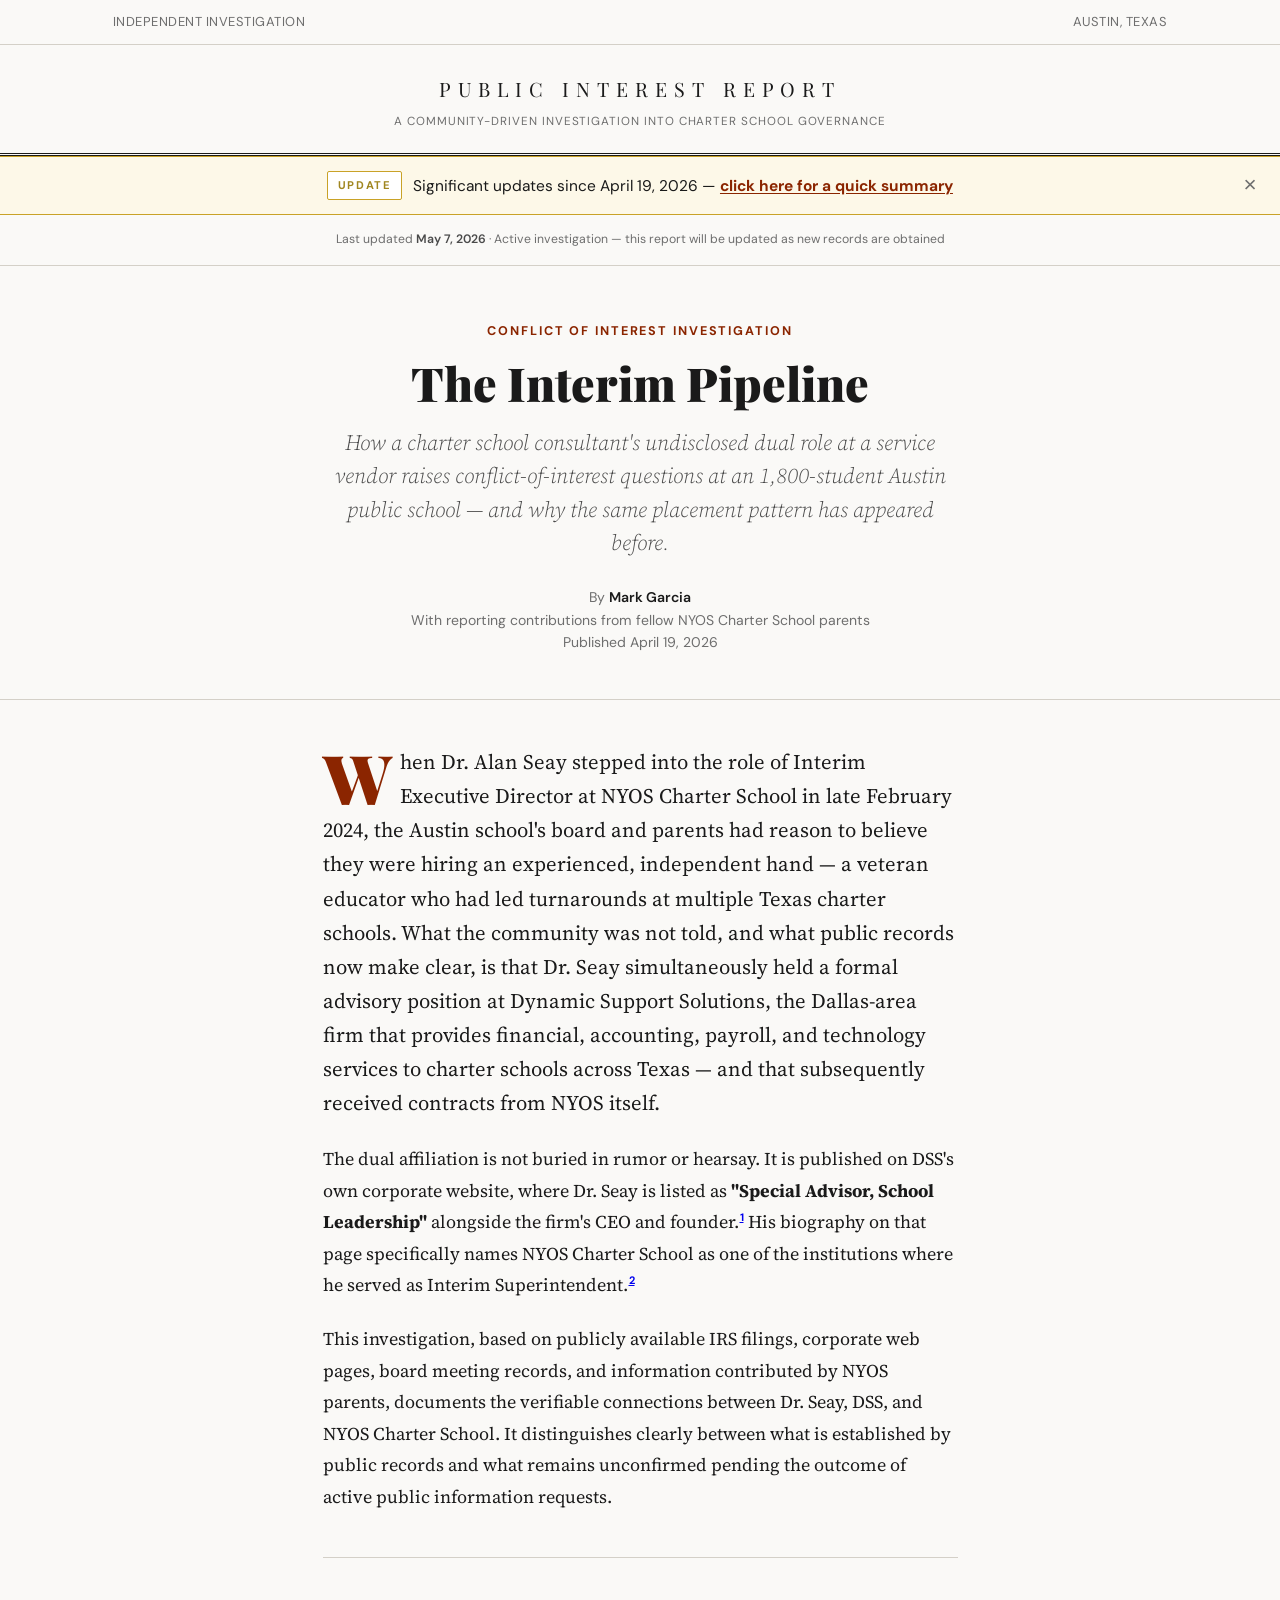
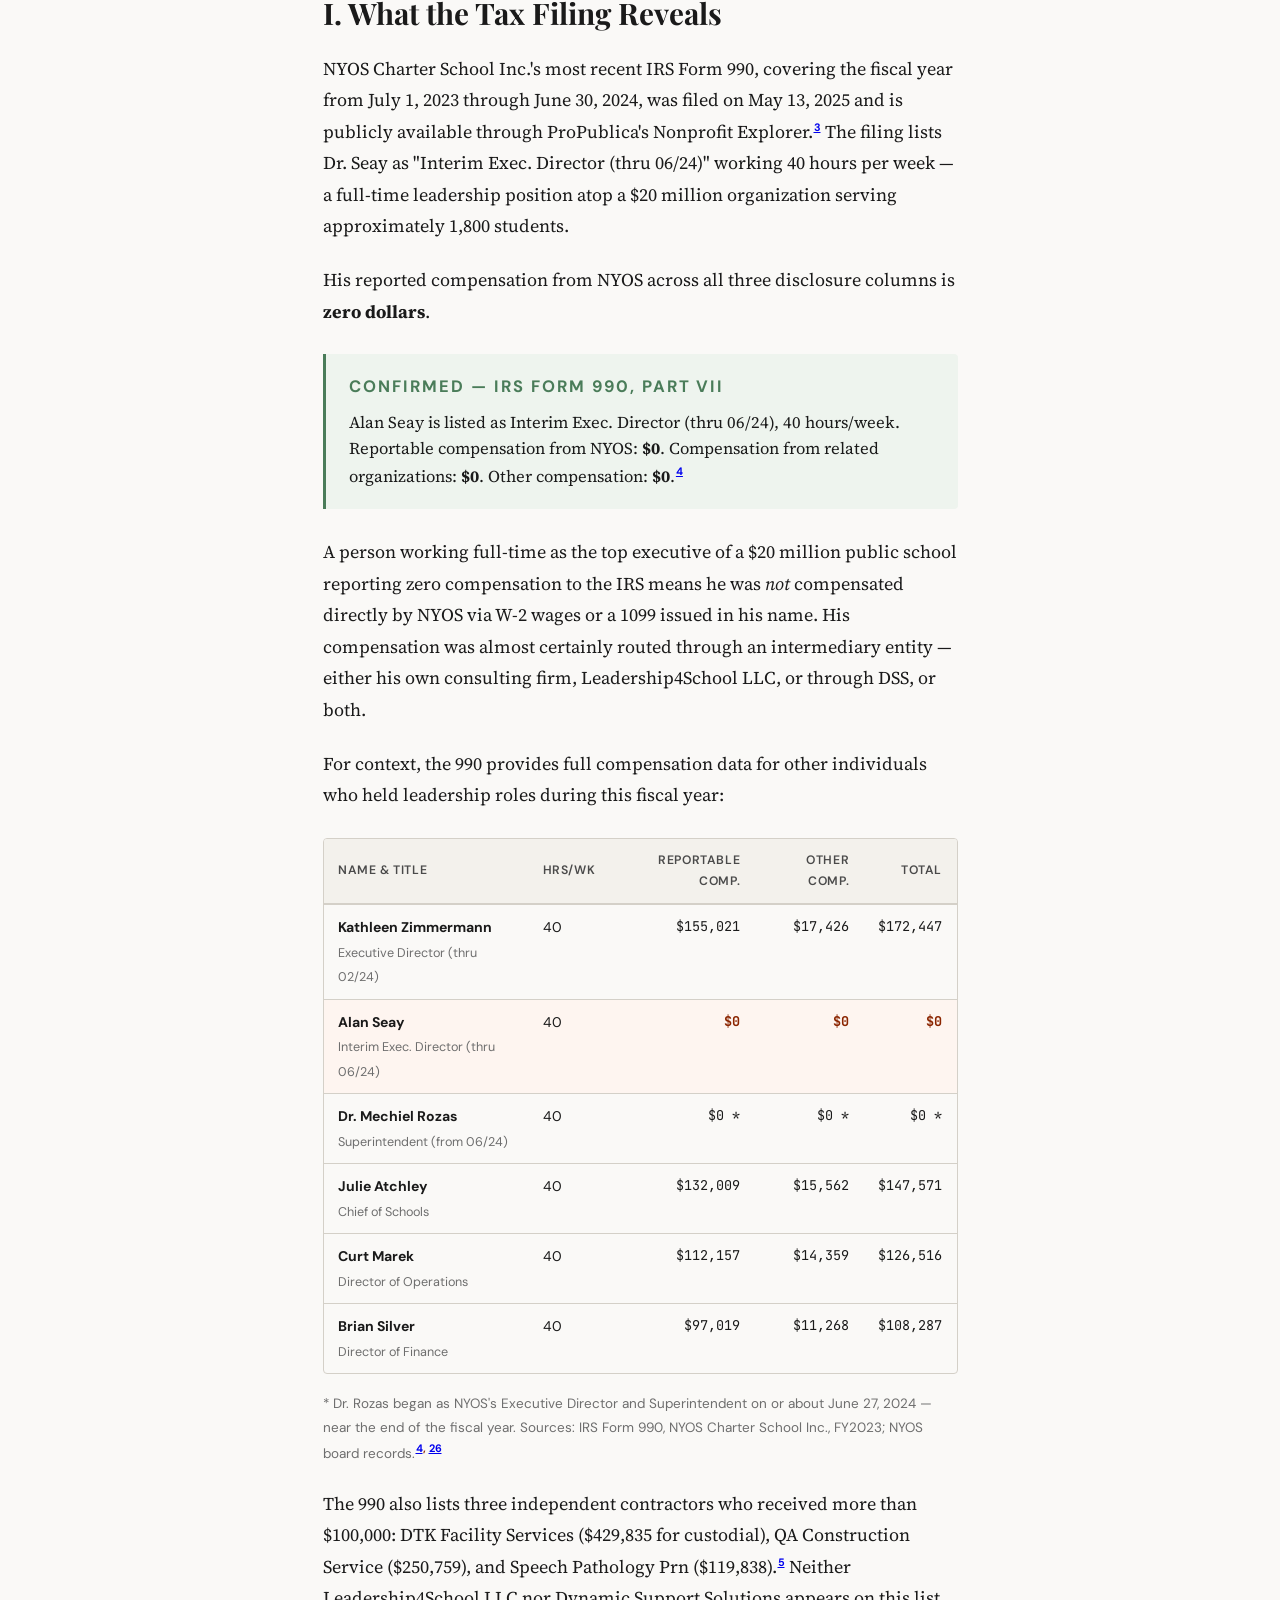
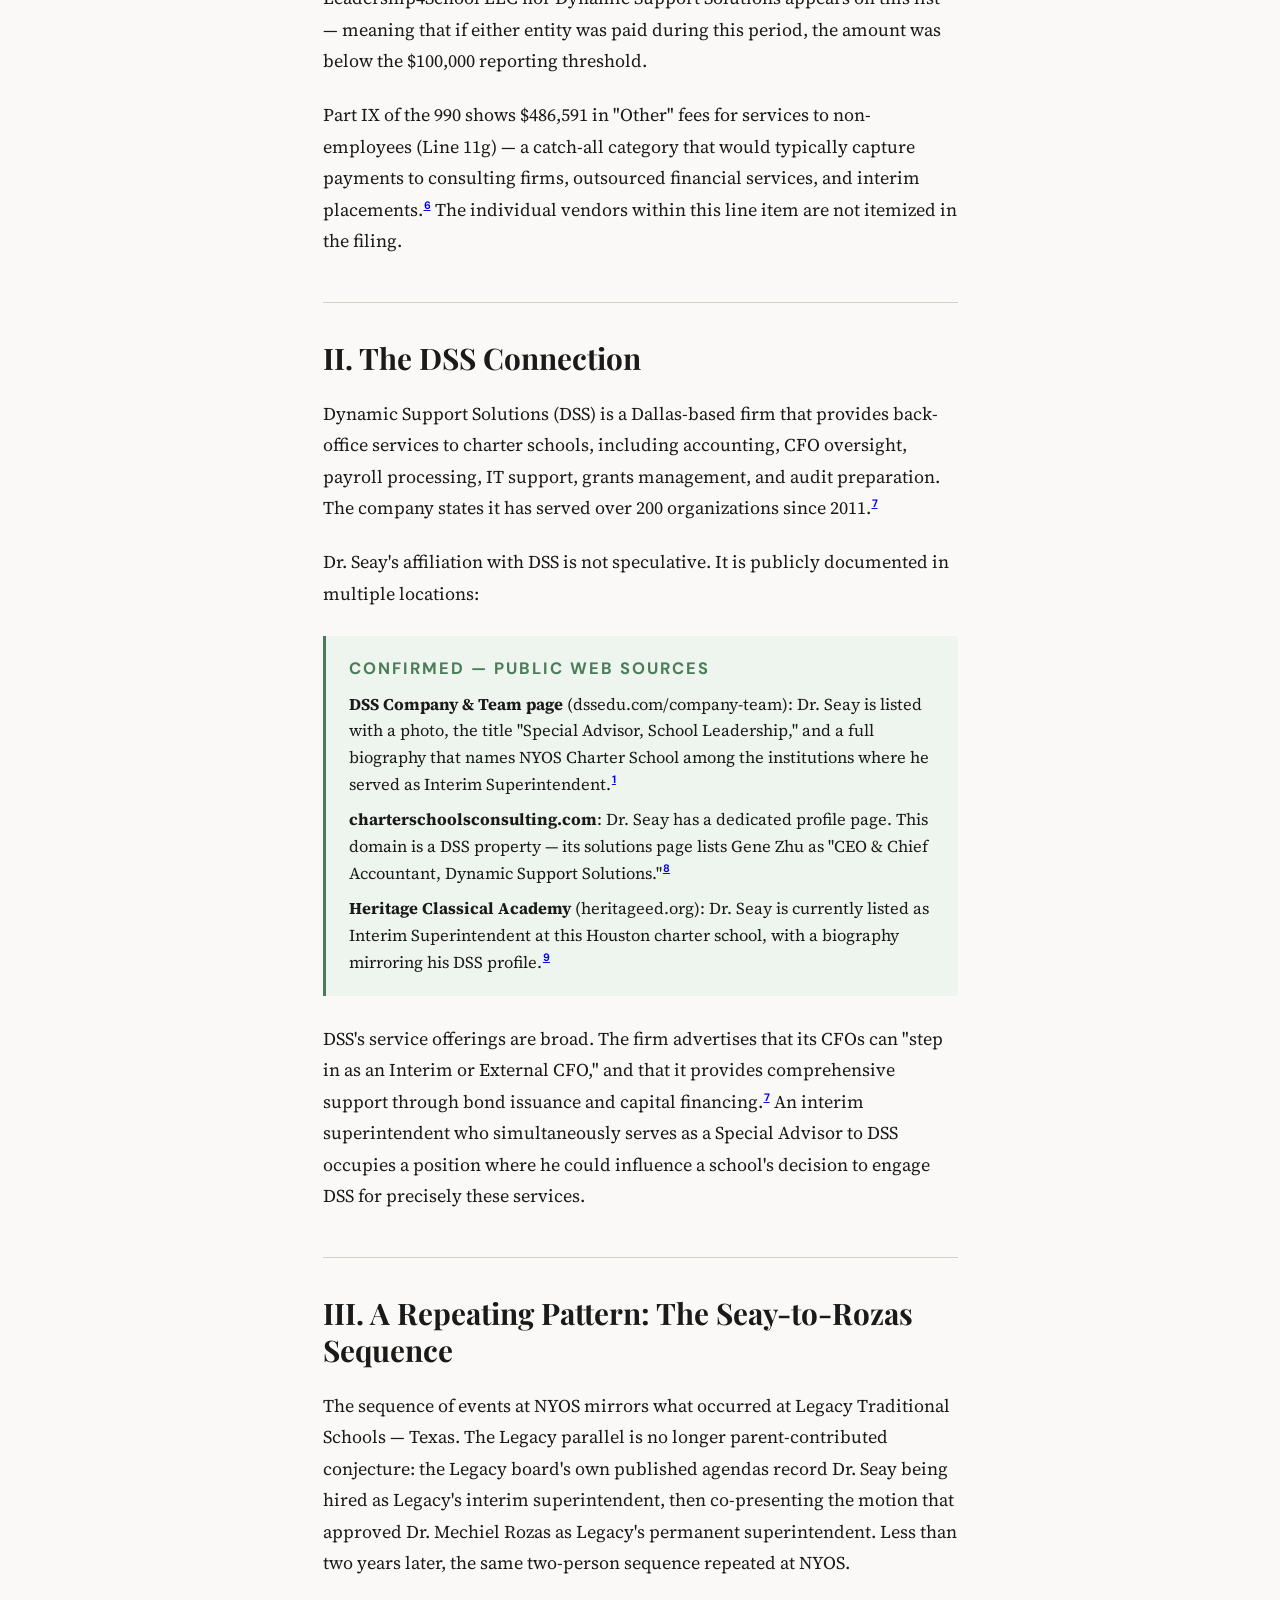
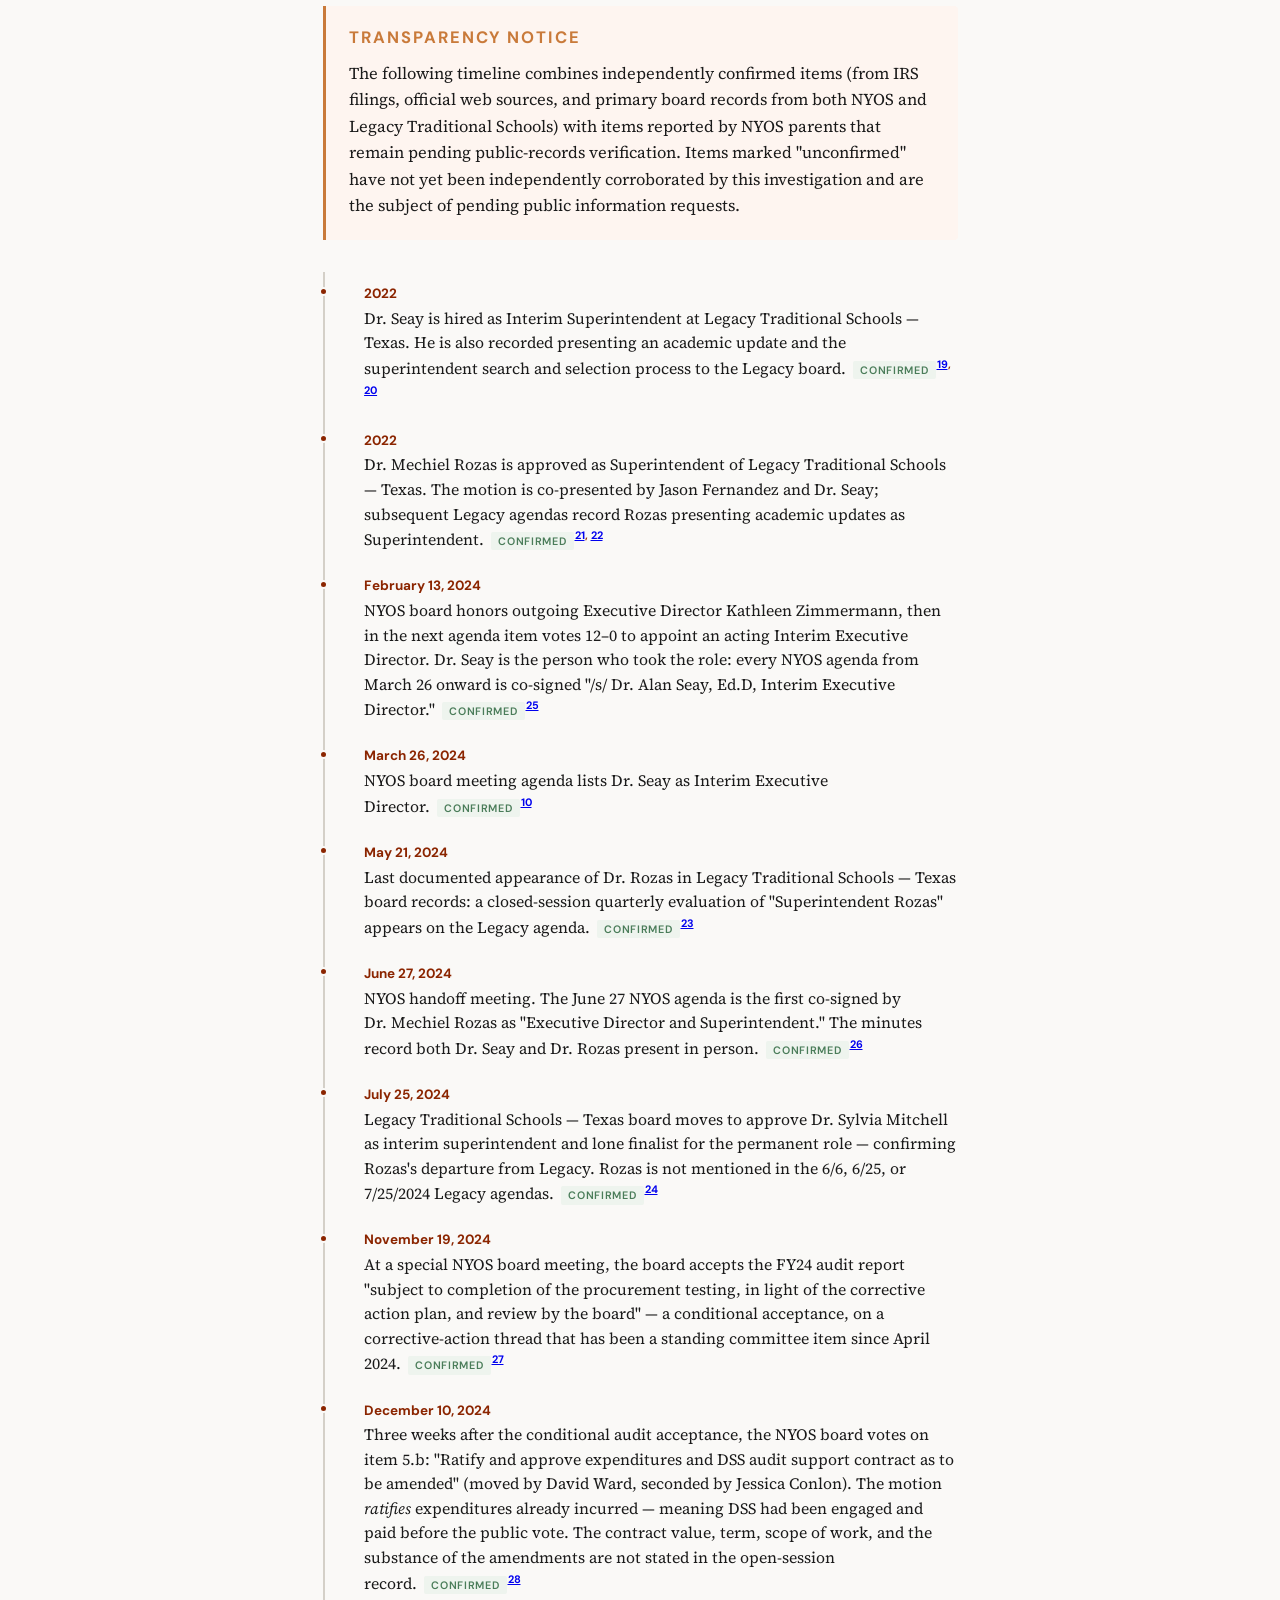
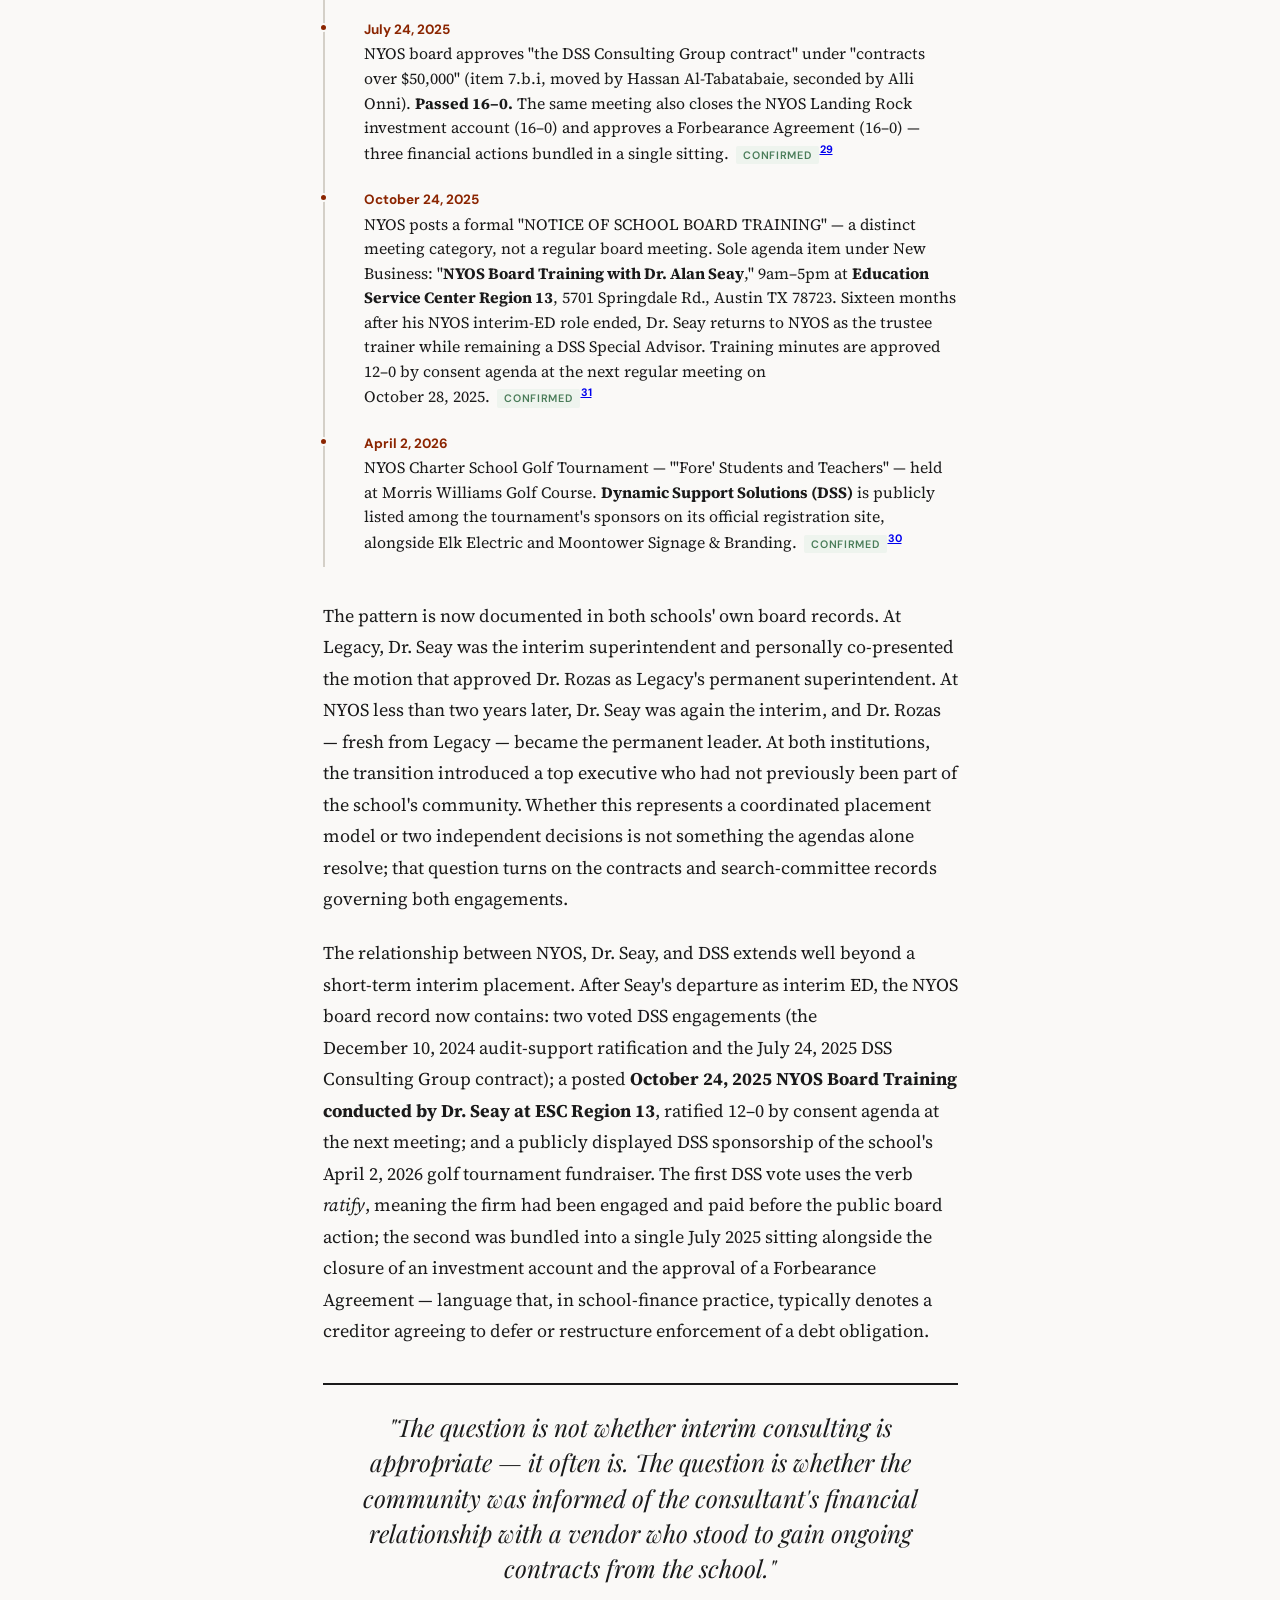
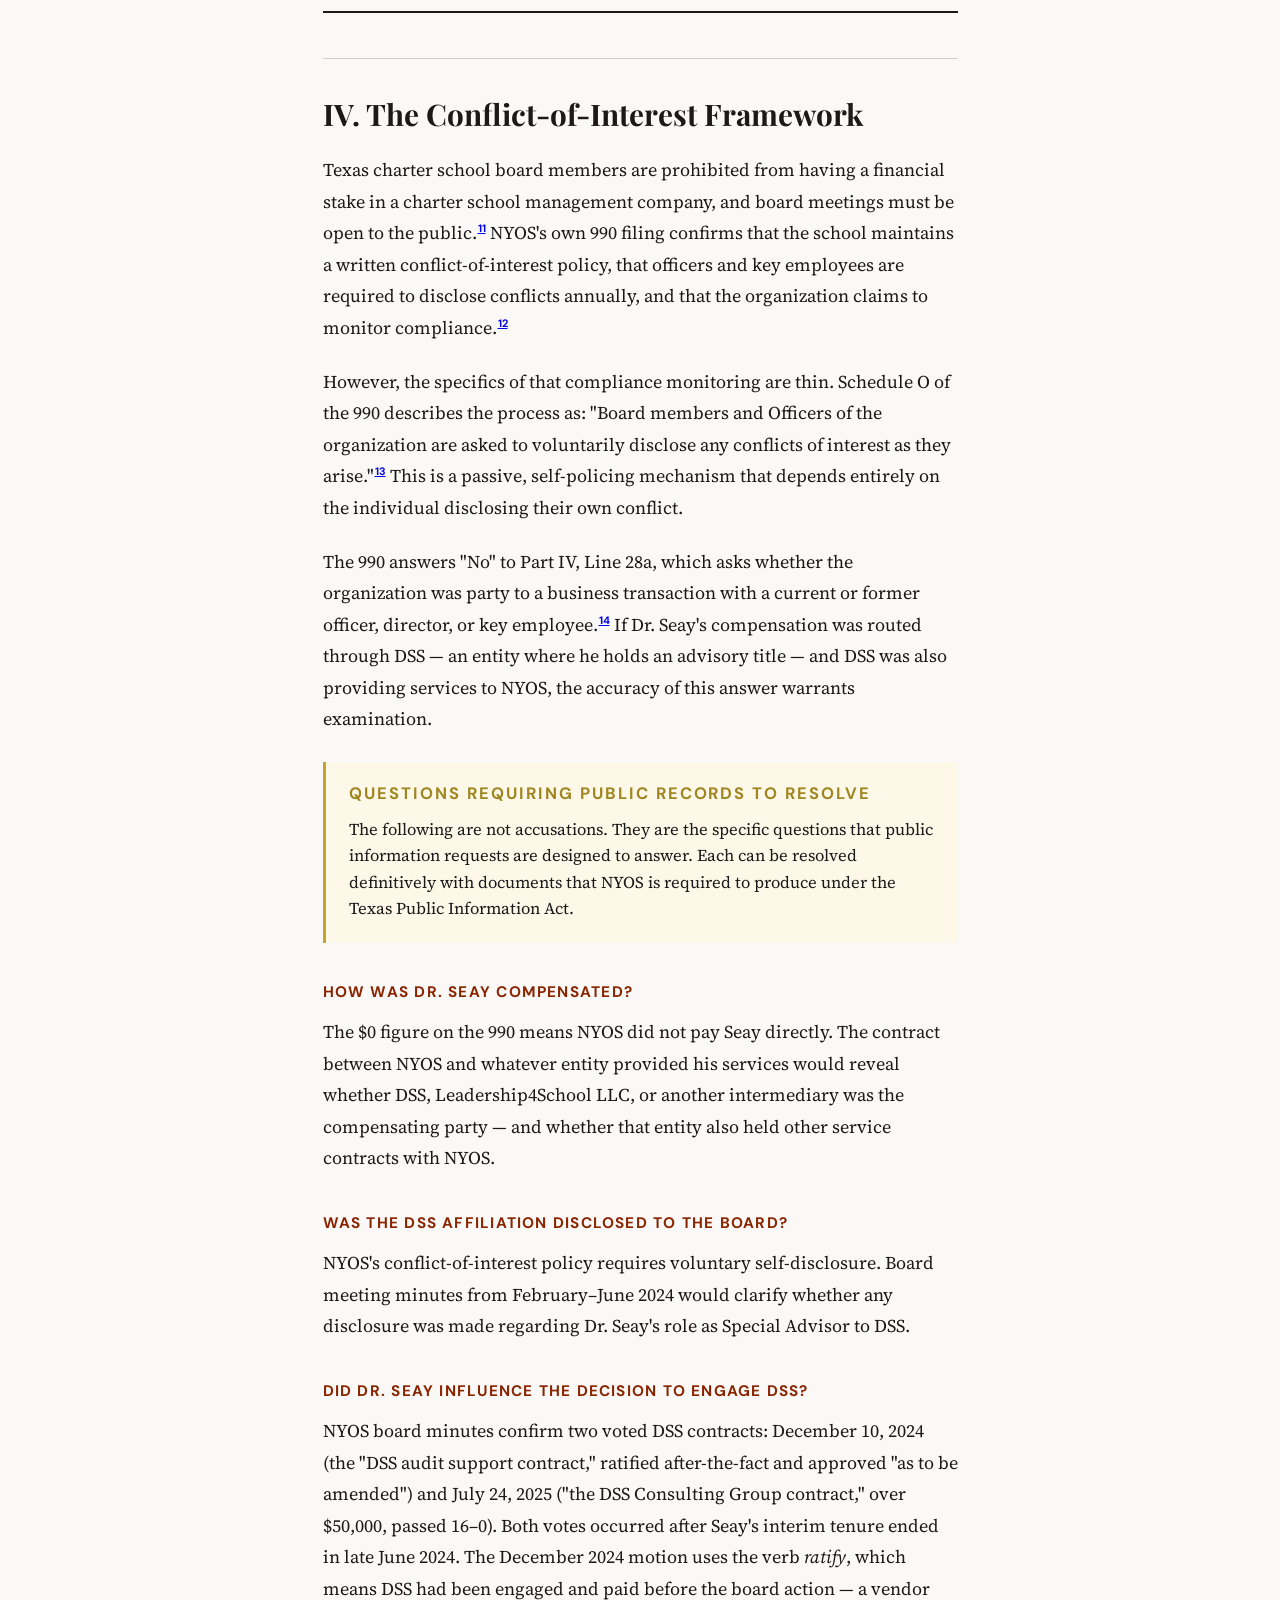
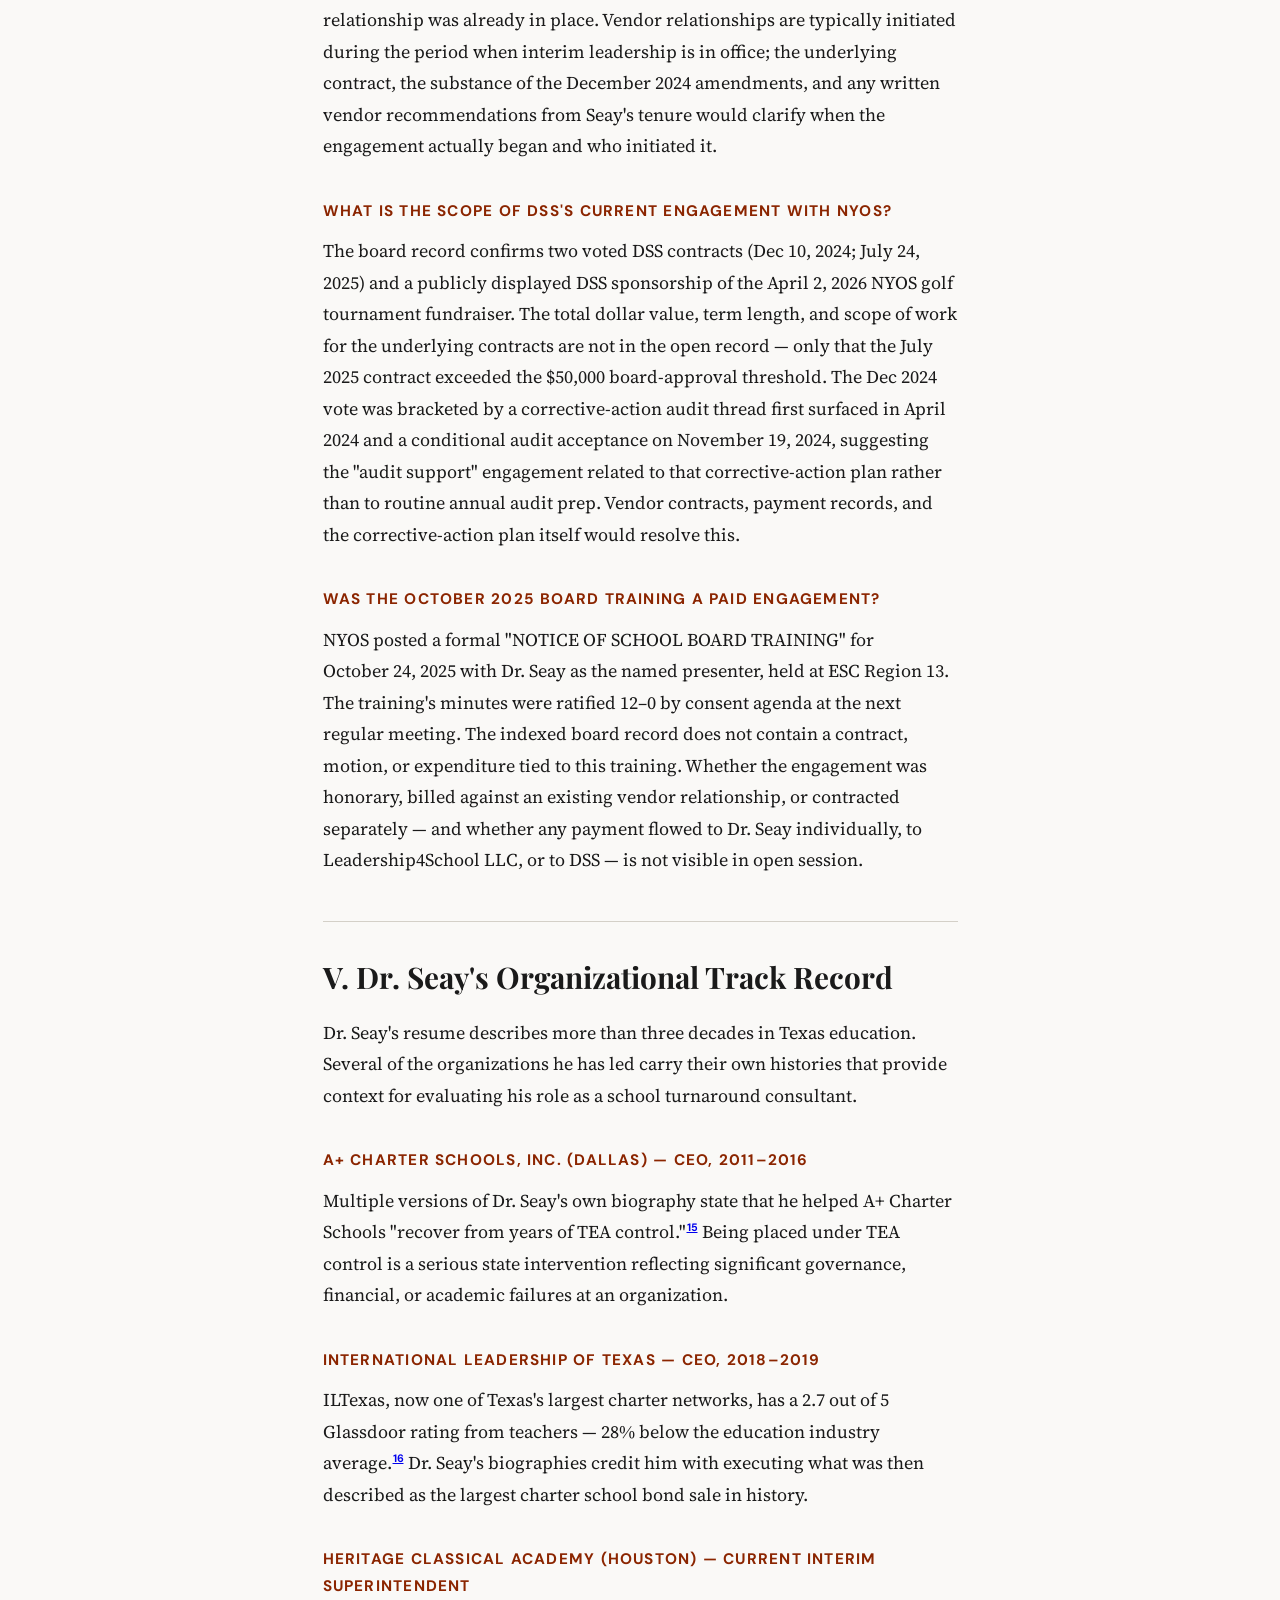
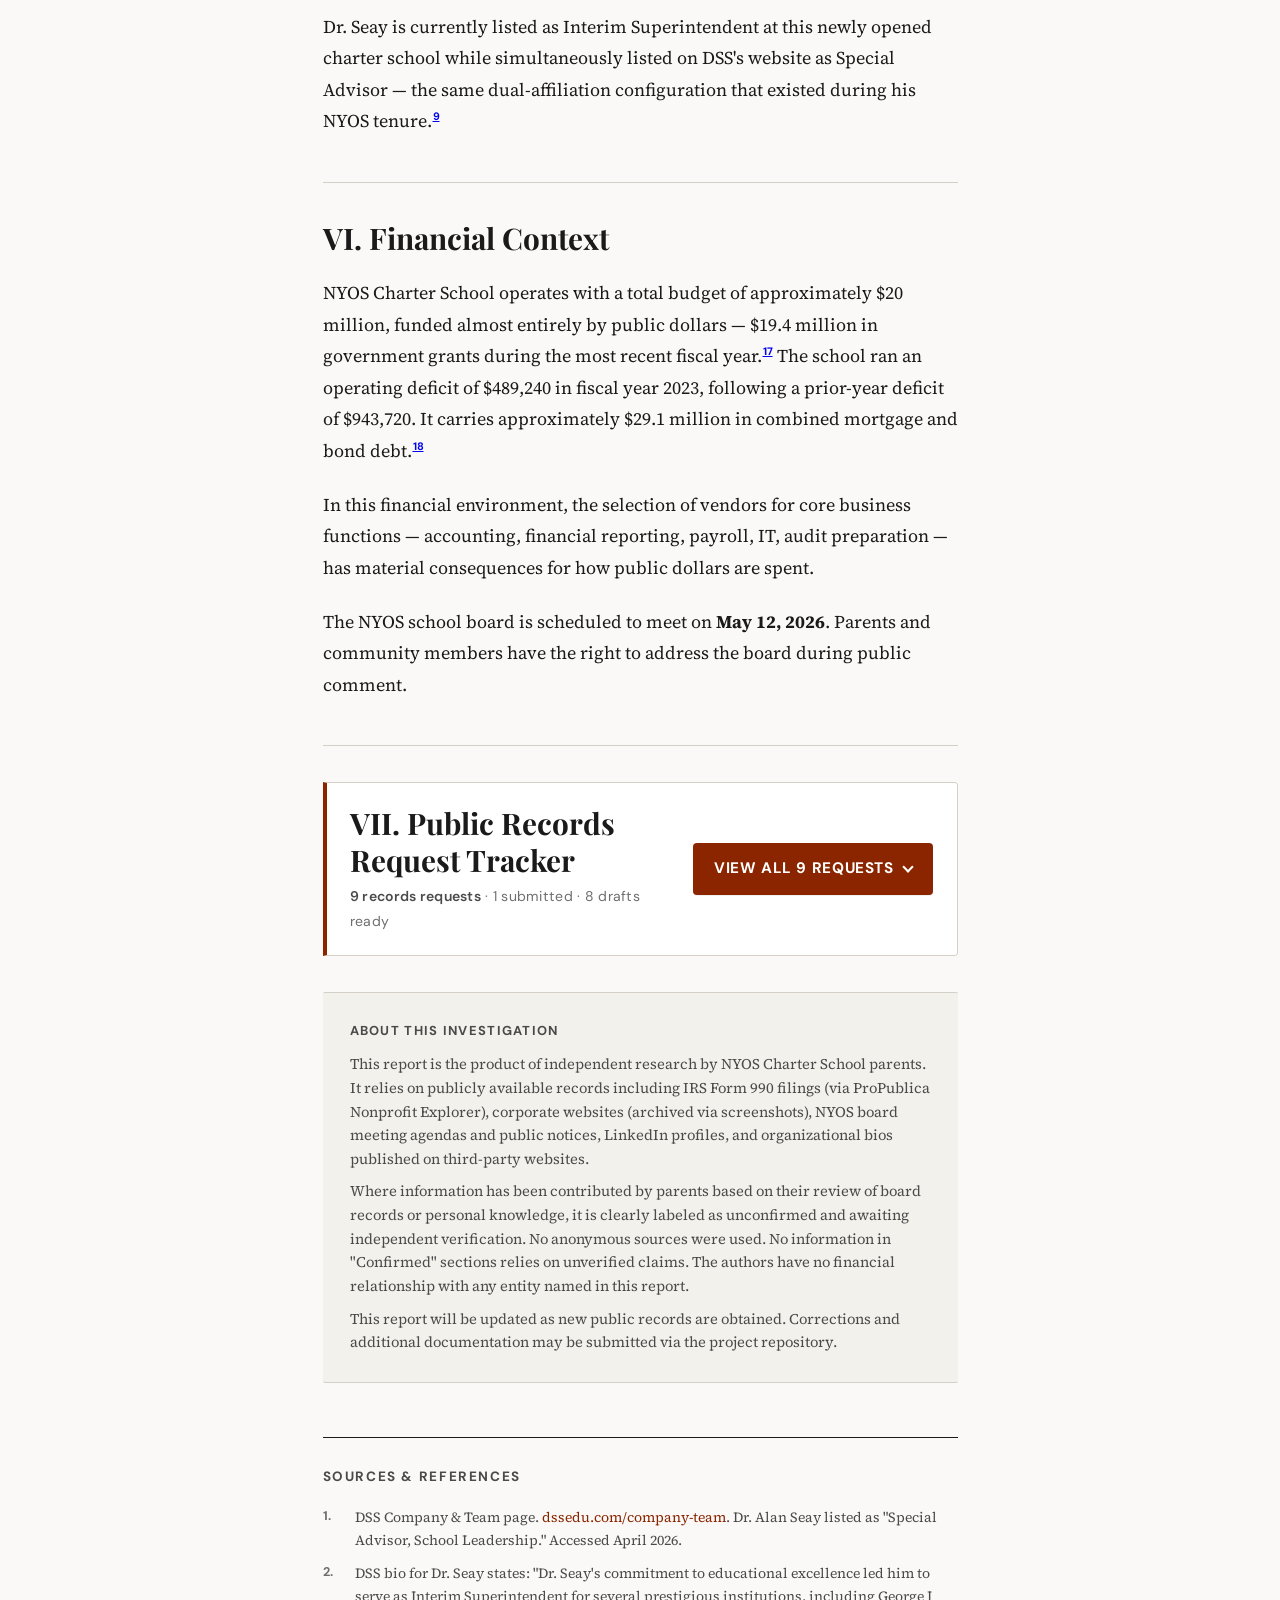
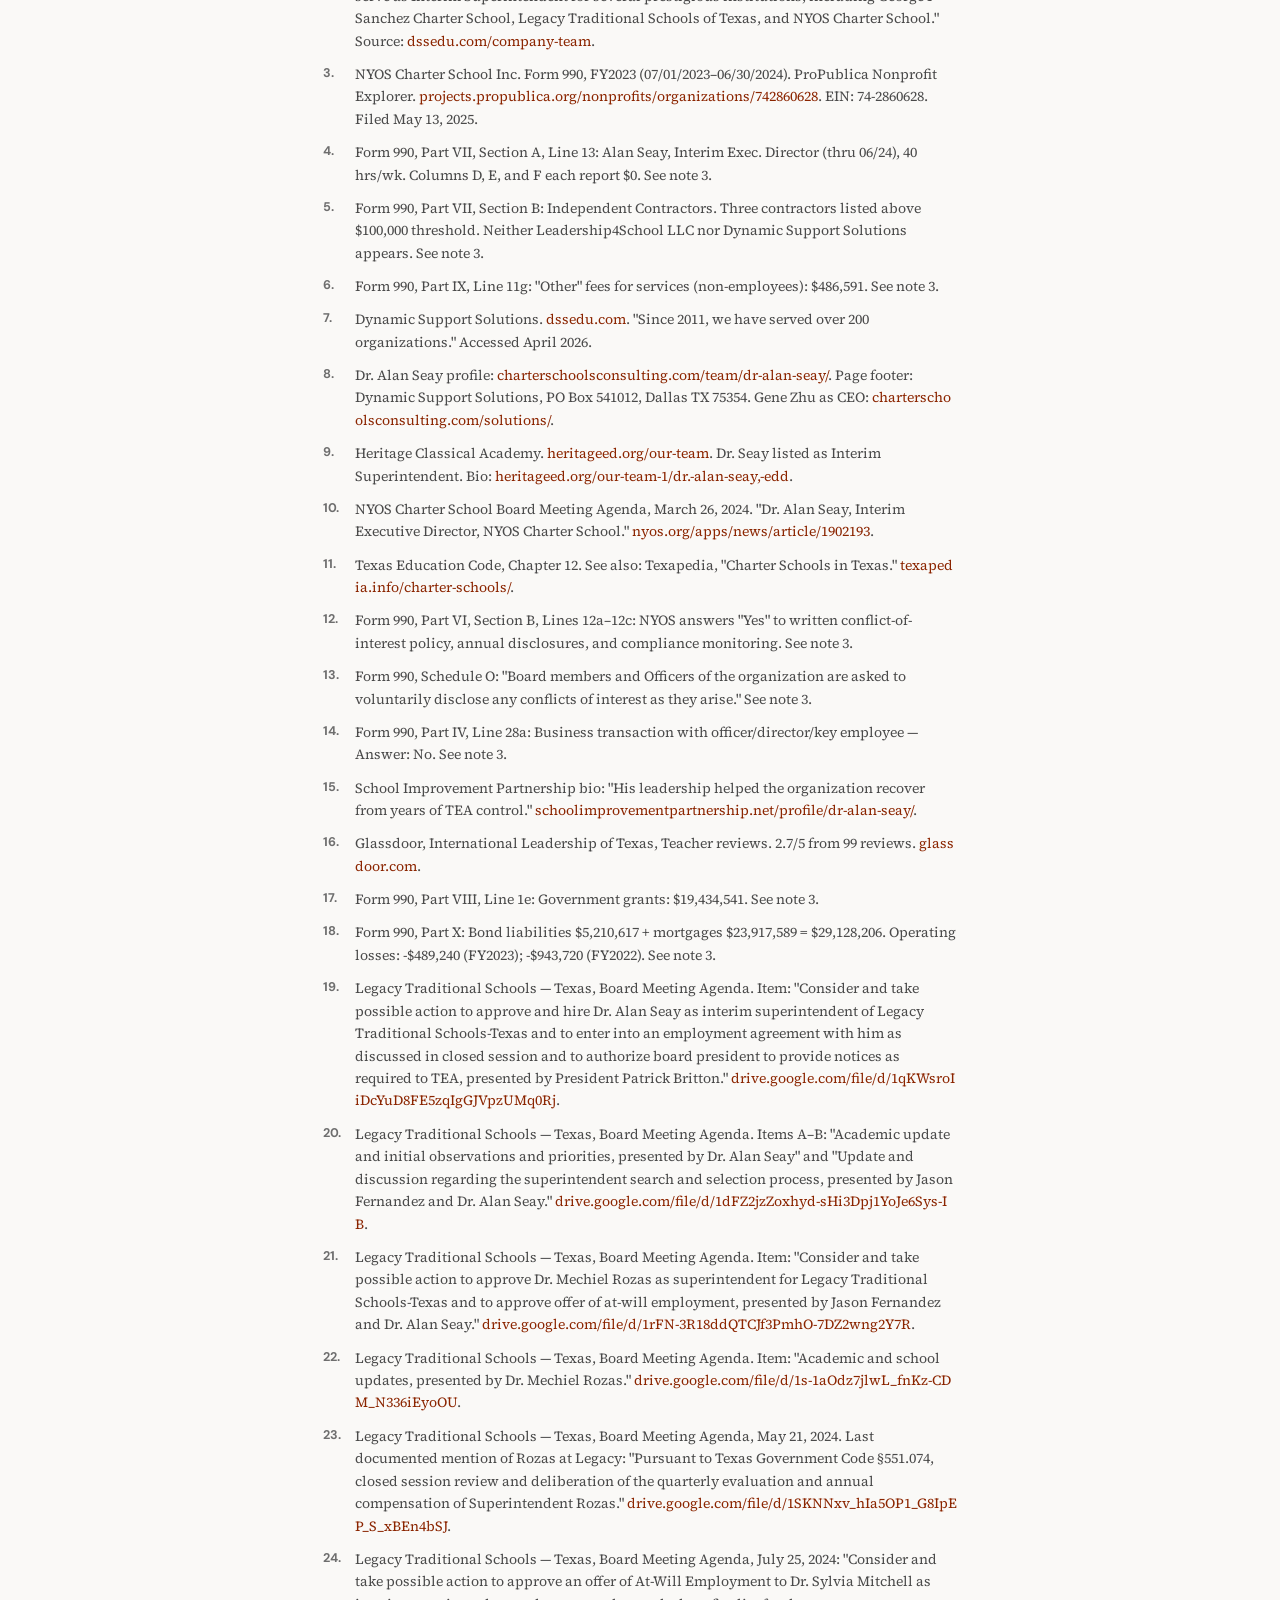
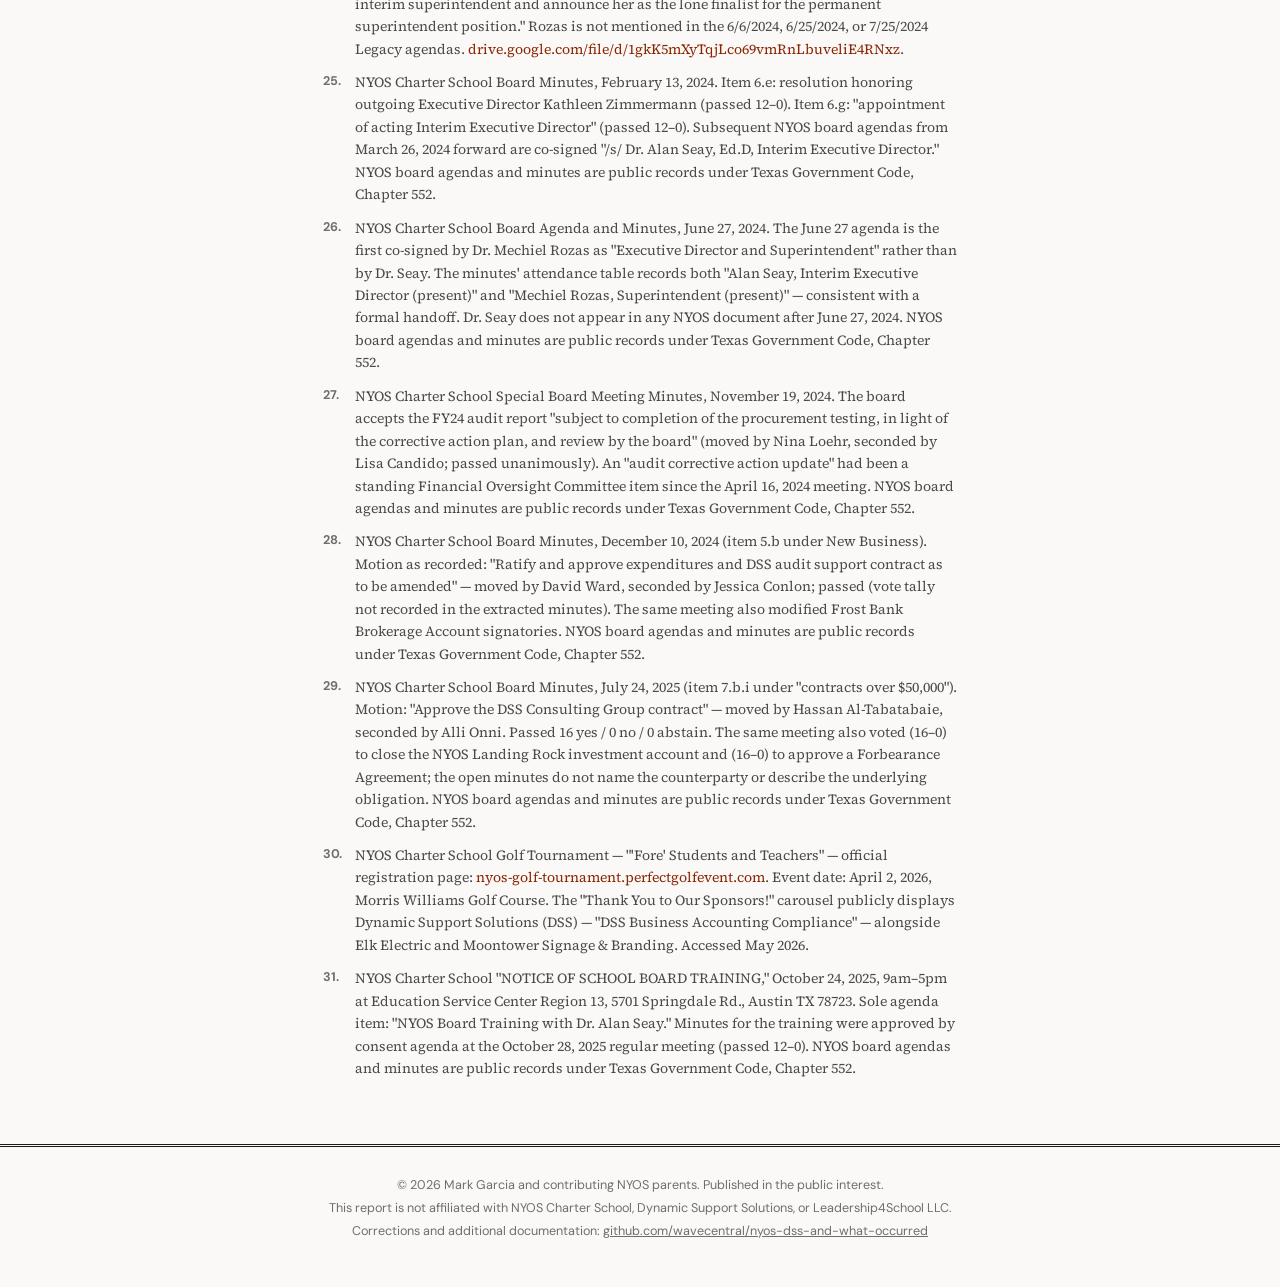
==== commit 5986a051: "make Section VII expand-CTA prominent and open keystone request by default Replace the muted "Click " ====
--- a/index.html
+++ b/index.html
@@ -22,19 +22,22 @@
 .request__folder:hover{color:var(--accent);border-bottom-color:var(--accent)}
 .request__folder .icon{color:var(--ink-3);display:inline-flex}
 details.pia-section{border:1px solid var(--rule);border-left:4px solid var(--accent);border-radius:0 4px 4px 0;background:#fff;margin:2rem 0 1.5rem;overflow:hidden}
-details.pia-section>summary{list-style:none;cursor:pointer;padding:1.1rem 1.3rem;display:flex;align-items:center;justify-content:space-between;gap:1rem;flex-wrap:wrap;position:relative;outline:none;background:#fff;border-bottom:1px solid transparent;transition:border-color .2s ease}
+details.pia-section>summary{list-style:none;cursor:pointer;padding:1.15rem 1.3rem;display:flex;align-items:center;justify-content:space-between;gap:1.2rem;flex-wrap:wrap;position:relative;outline:none;background:#fff;border-bottom:1px solid transparent;transition:border-color .2s ease,background-color .15s ease}
+details.pia-section>summary:hover{background:var(--paper)}
 details.pia-section>summary::-webkit-details-marker{display:none}
 details.pia-section[open]>summary{border-bottom-color:var(--rule)}
+.pia-section__lead{flex:1;min-width:0;display:flex;flex-direction:column;gap:.32rem}
 .pia-section__head{margin:0 !important;font-size:1.45rem;border:none !important;line-height:1.2}
-.pia-section__hint{font-family:var(--sans);font-size:.78rem;color:var(--ink-3);letter-spacing:.02em;display:inline-flex;align-items:center;gap:.4rem;flex-wrap:wrap}
+.pia-section__hint{font-family:var(--sans);font-size:.78rem;color:var(--ink-3);letter-spacing:.02em}
 .pia-section__count{font-weight:600;color:var(--ink-2)}
-.pia-section__expand{color:var(--accent);font-weight:600;display:inline-flex;align-items:center;position:relative;padding-right:14px}
-.pia-section__expand::after{content:'';position:absolute;right:0;top:50%;width:7px;height:7px;border-right:1.6px solid currentColor;border-bottom:1.6px solid currentColor;transform:translateY(-70%) rotate(45deg);transition:transform .25s ease}
-details.pia-section[open]>summary .pia-section__expand::after{transform:translateY(-30%) rotate(-135deg)}
-details.pia-section[open]>summary .pia-section__expand .pia-section__expand-label::before{content:'Click to collapse'}
-details.pia-section:not([open])>summary .pia-section__expand .pia-section__expand-label::before{content:'Click to expand'}
+.pia-section__cta{display:inline-flex;align-items:center;gap:.6rem;background:var(--accent);color:#fff;font-family:var(--sans);font-weight:700;font-size:.85rem;letter-spacing:.04em;text-transform:uppercase;padding:.7rem 1.15rem;border-radius:4px;flex-shrink:0;white-space:nowrap;box-shadow:0 1px 0 rgba(0,0,0,.06);transition:background .15s ease,transform .12s ease}
+details.pia-section>summary:hover .pia-section__cta{background:var(--accent-hover);transform:translateY(-1px)}
+.pia-section__cta-arrow{display:inline-block;width:8px;height:8px;border-right:2px solid currentColor;border-bottom:2px solid currentColor;transform:translateY(-2px) rotate(45deg);transition:transform .25s ease}
+details.pia-section[open]>summary .pia-section__cta-arrow{transform:translateY(2px) rotate(-135deg)}
+details.pia-section:not([open])>summary .pia-section__cta-label::before{content:'View all 9 requests'}
+details.pia-section[open]>summary .pia-section__cta-label::before{content:'Collapse tracker'}
 .pia-section__body{padding:1.6rem 1.3rem 1.4rem}
-@media(max-width:600px){.pia-section__head{font-size:1.2rem}.pia-section__hint{font-size:.7rem}}
+@media(max-width:600px){.pia-section__head{font-size:1.2rem}.pia-section__hint{font-size:.7rem}.pia-section__cta{font-size:.78rem;padding:.6rem 1rem;width:100%;justify-content:center}}
 details.request>summary{list-style:none;cursor:pointer;outline:none;padding-right:28px;position:relative}
 details.request>summary::-webkit-details-marker{display:none}
 details.request>summary.request__head{margin-bottom:0;padding-bottom:.85rem;border-bottom:1px solid transparent;transition:border-color .2s ease}
@@ -212,8 +215,14 @@
 <hr class="section-rule">
 <details class="pia-section" id="pia-section">
 <summary>
+<div class="pia-section__lead">
 <h2 class="section-head pia-section__head">VII. Public Records Request Tracker</h2>
-<span class="pia-section__hint"><span class="pia-section__count">9 records requests</span> &middot; 1 submitted &middot; 8 drafts ready &middot; <span class="pia-section__expand"><span class="pia-section__expand-label"></span></span></span>
+<span class="pia-section__hint"><span class="pia-section__count">9 records requests</span> &middot; 1 submitted &middot; 8 drafts ready</span>
+</div>
+<span class="pia-section__cta">
+<span class="pia-section__cta-label"></span>
+<span class="pia-section__cta-arrow"></span>
+</span>
 </summary>
 <div class="pia-section__body">
 
@@ -238,7 +247,7 @@
 
 <div class="requests">
 
-<details class="request request--keystone">
+<details class="request request--keystone" open>
 <summary class="request__head">
 <div class="request__num">01</div>
 <div class="request__title-wrap">
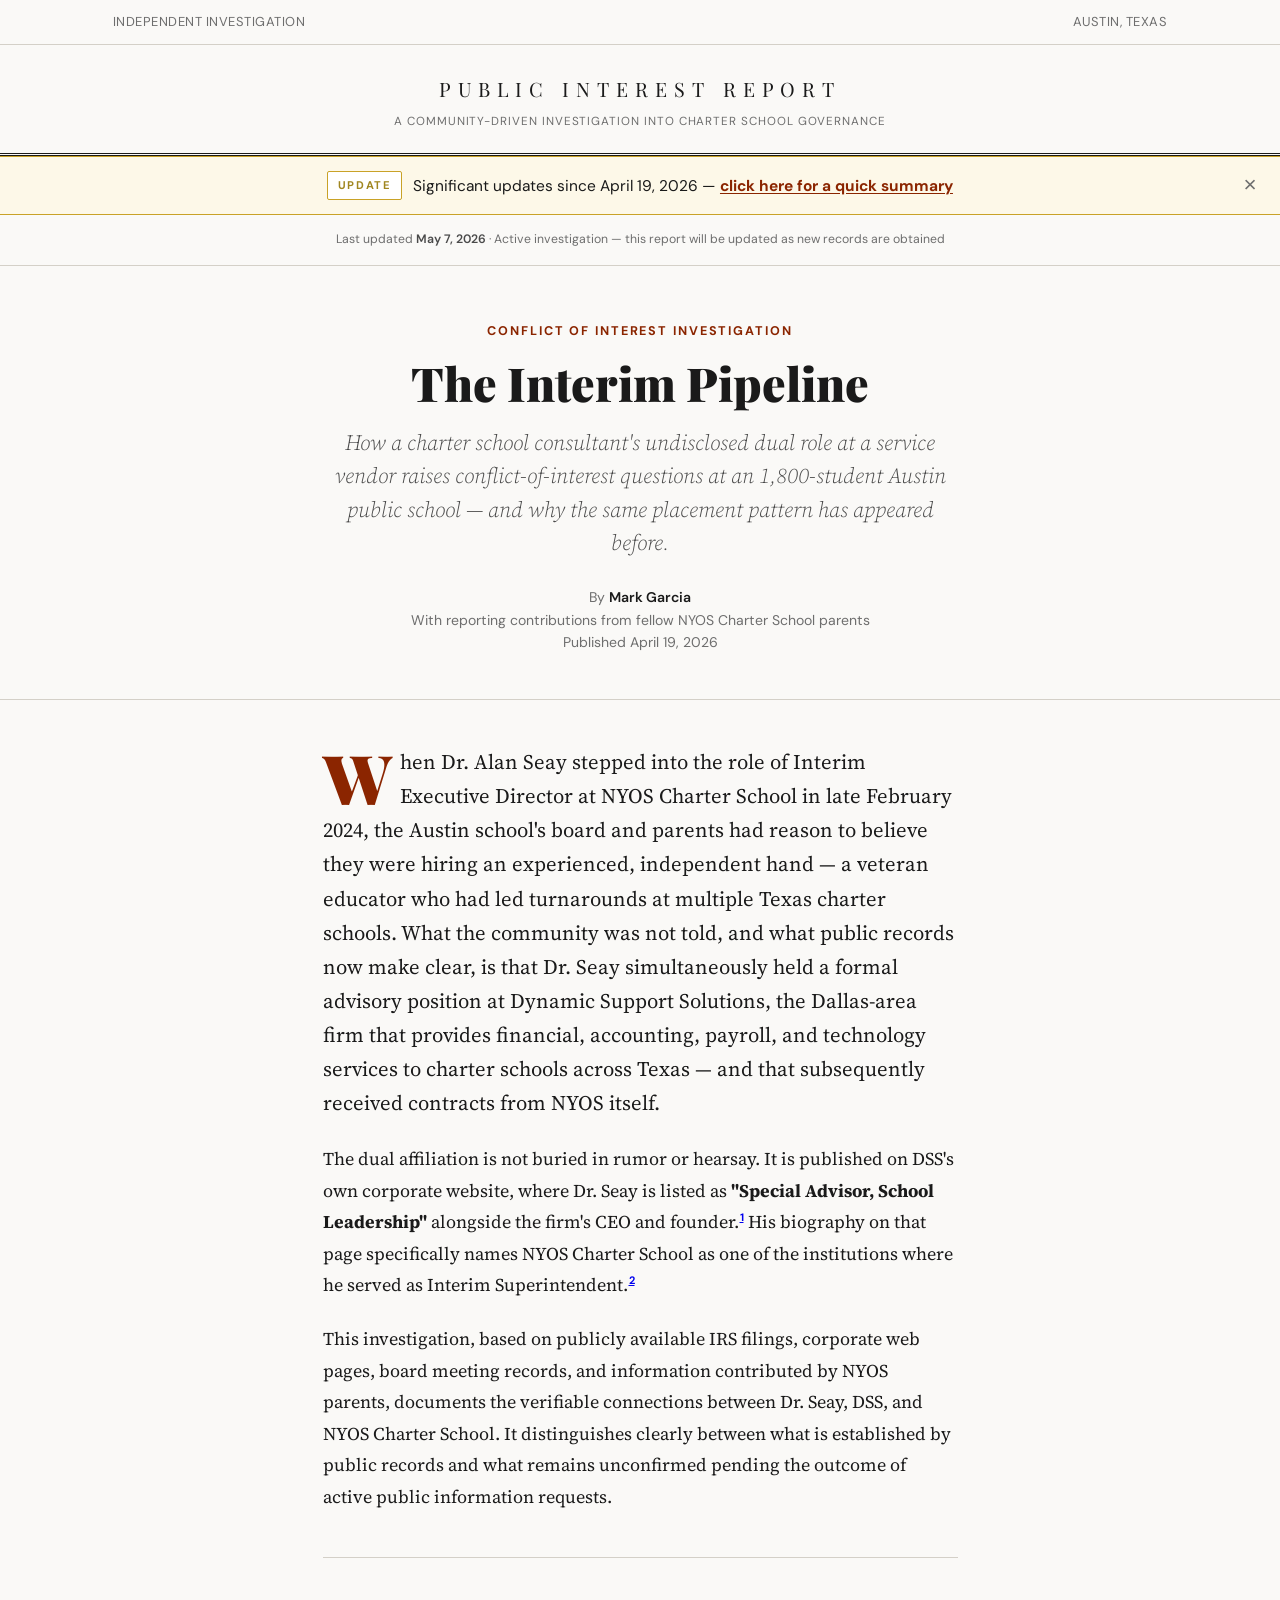
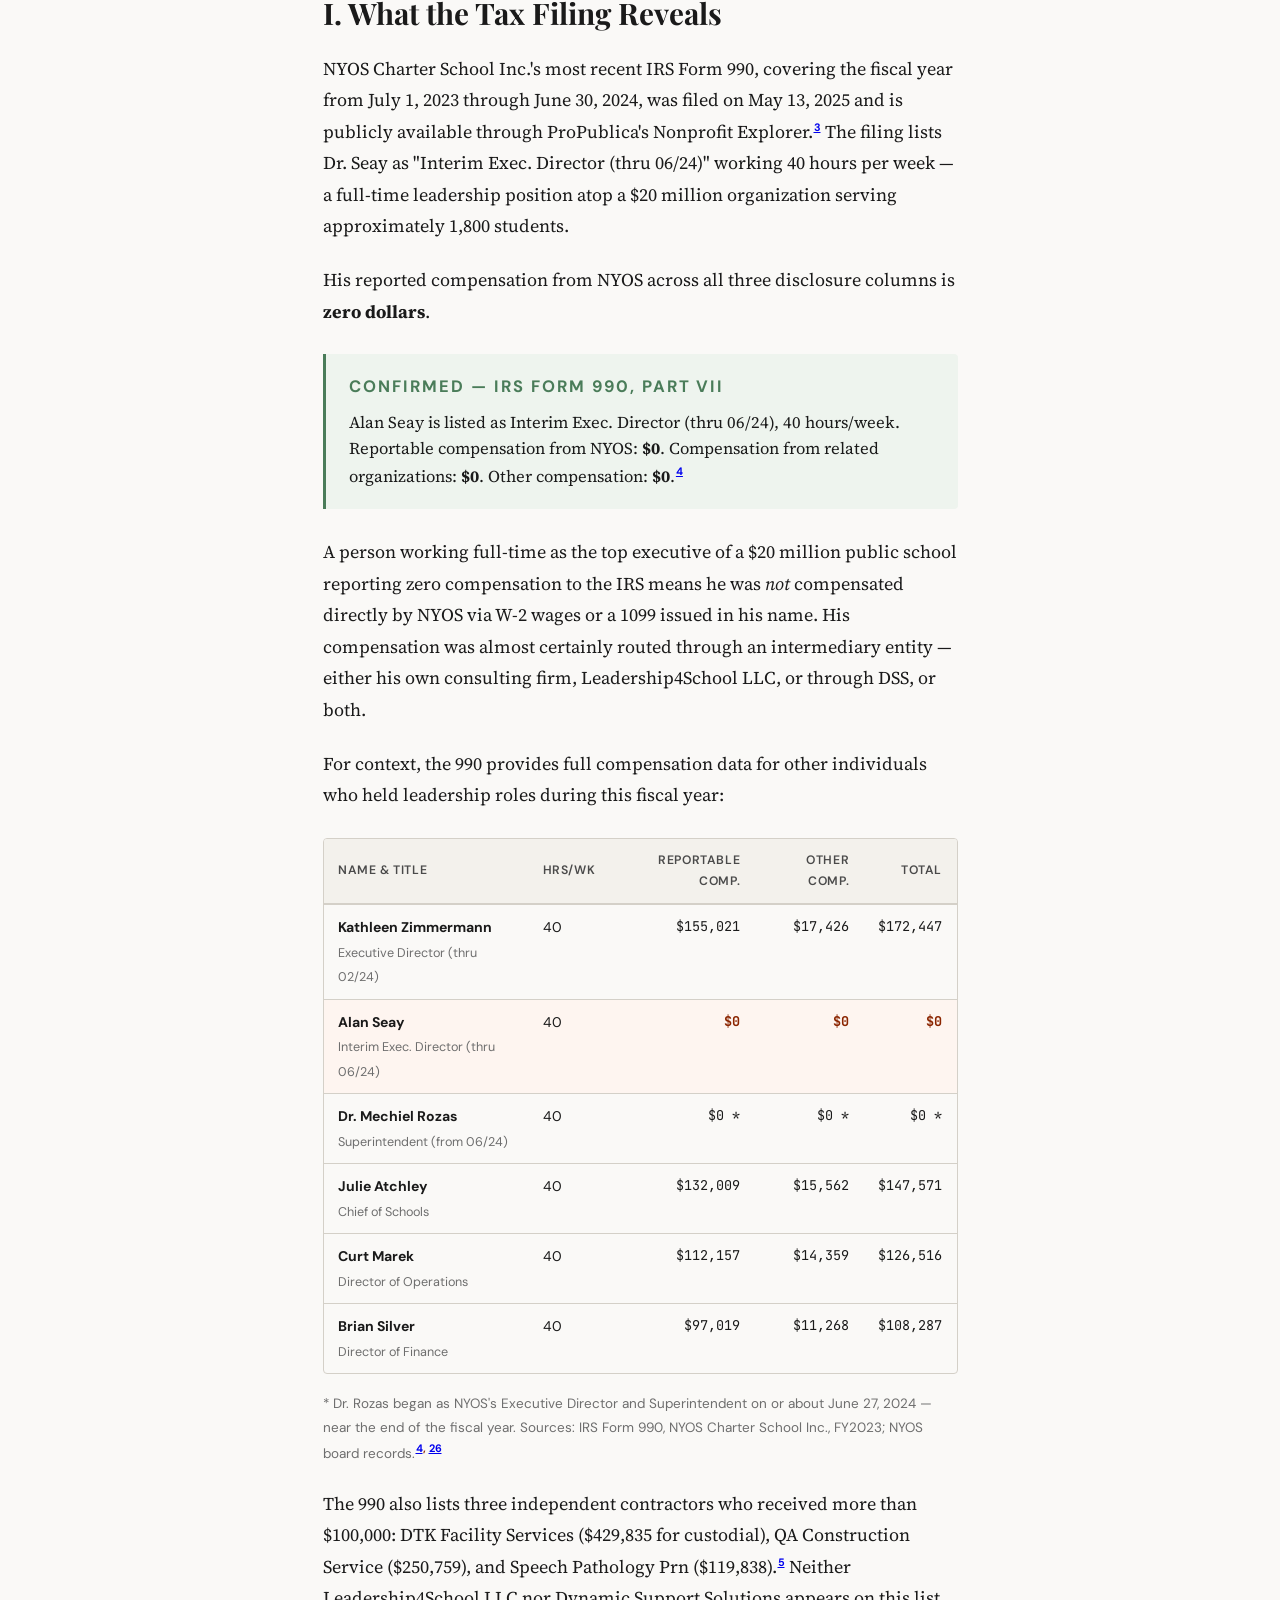
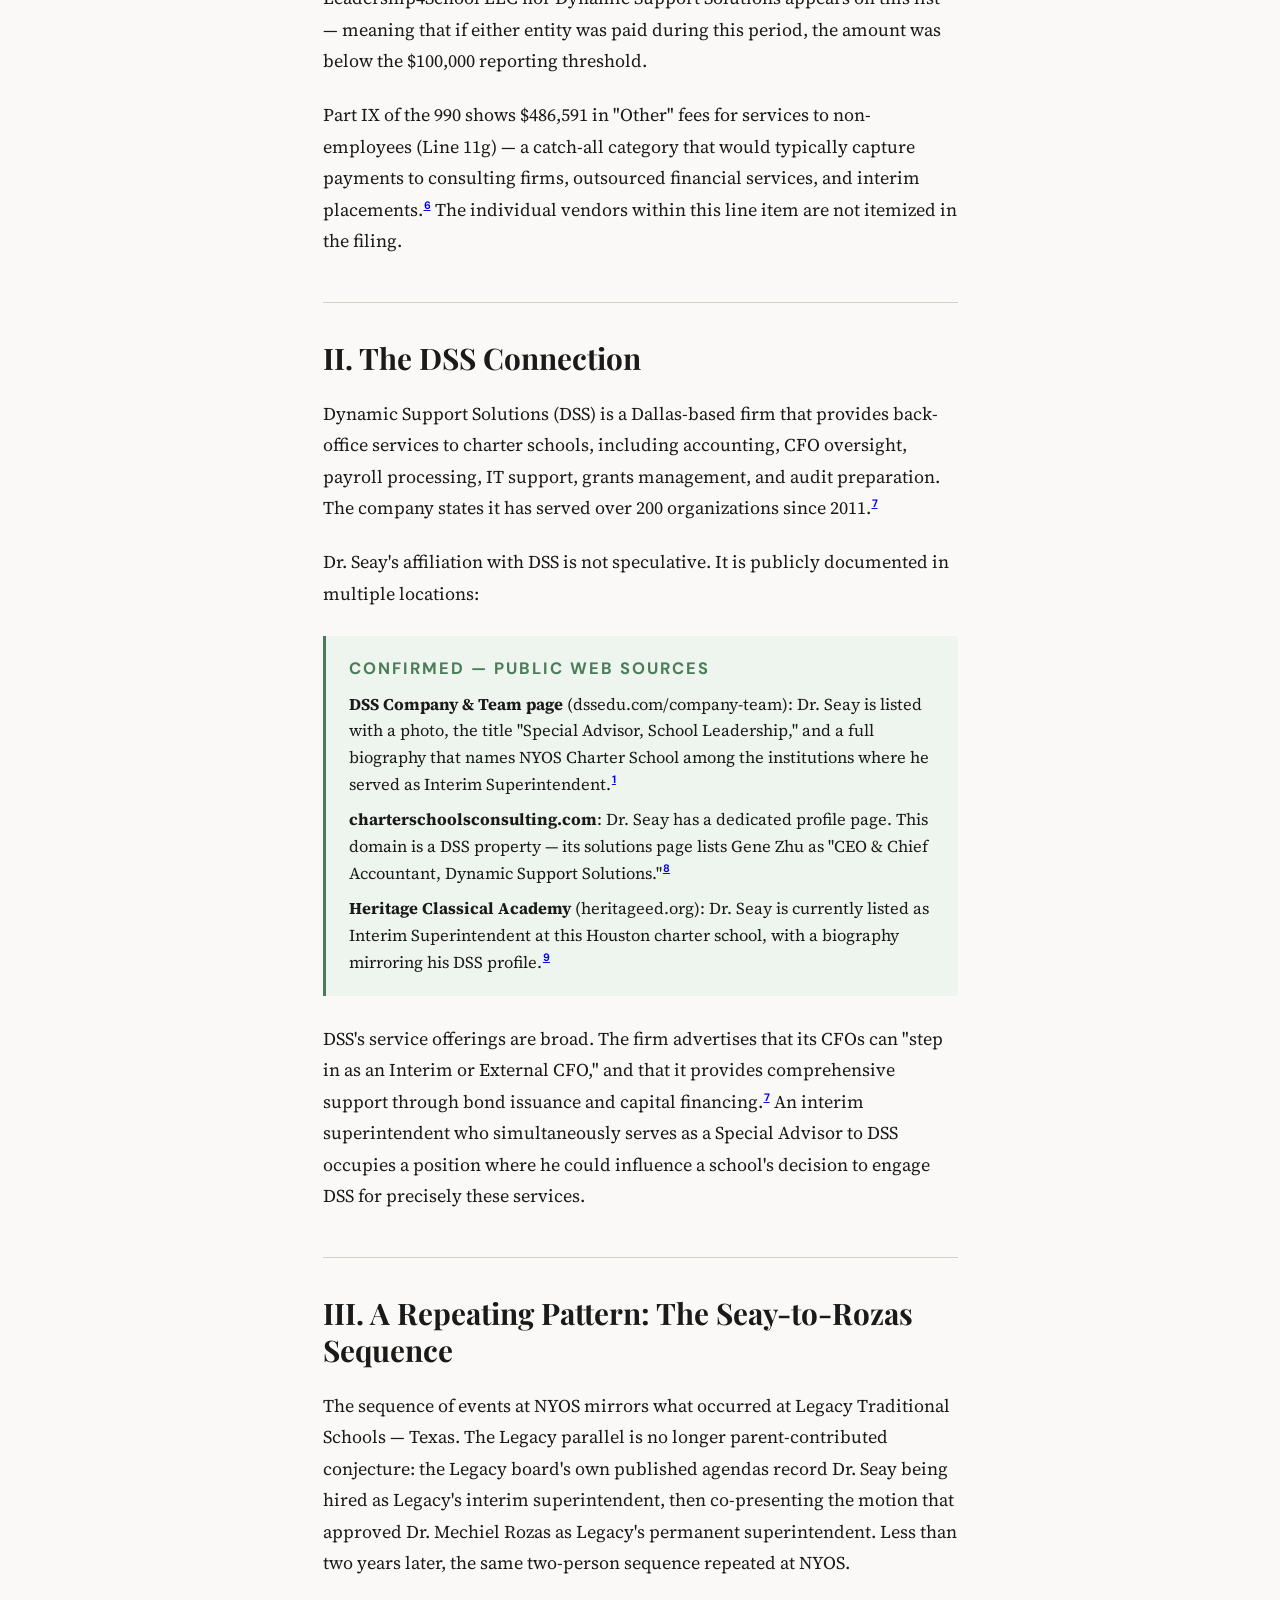
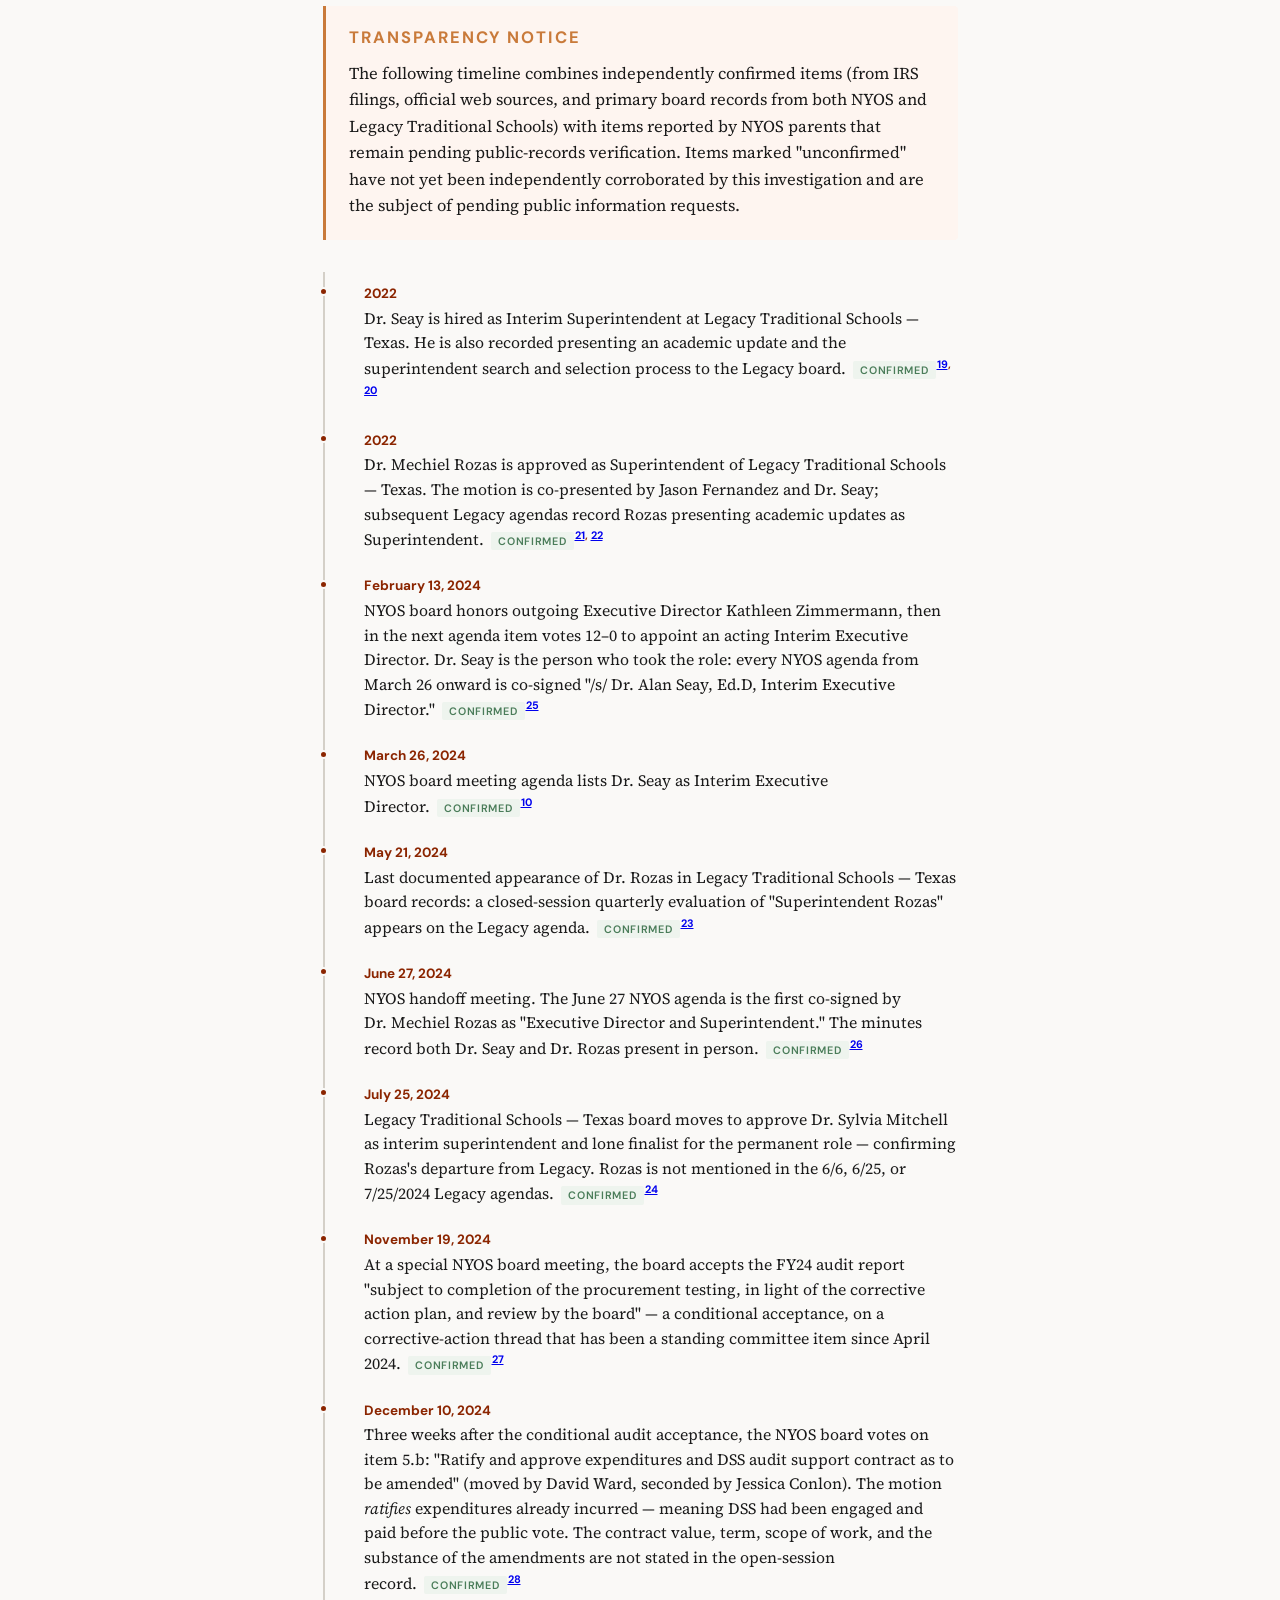
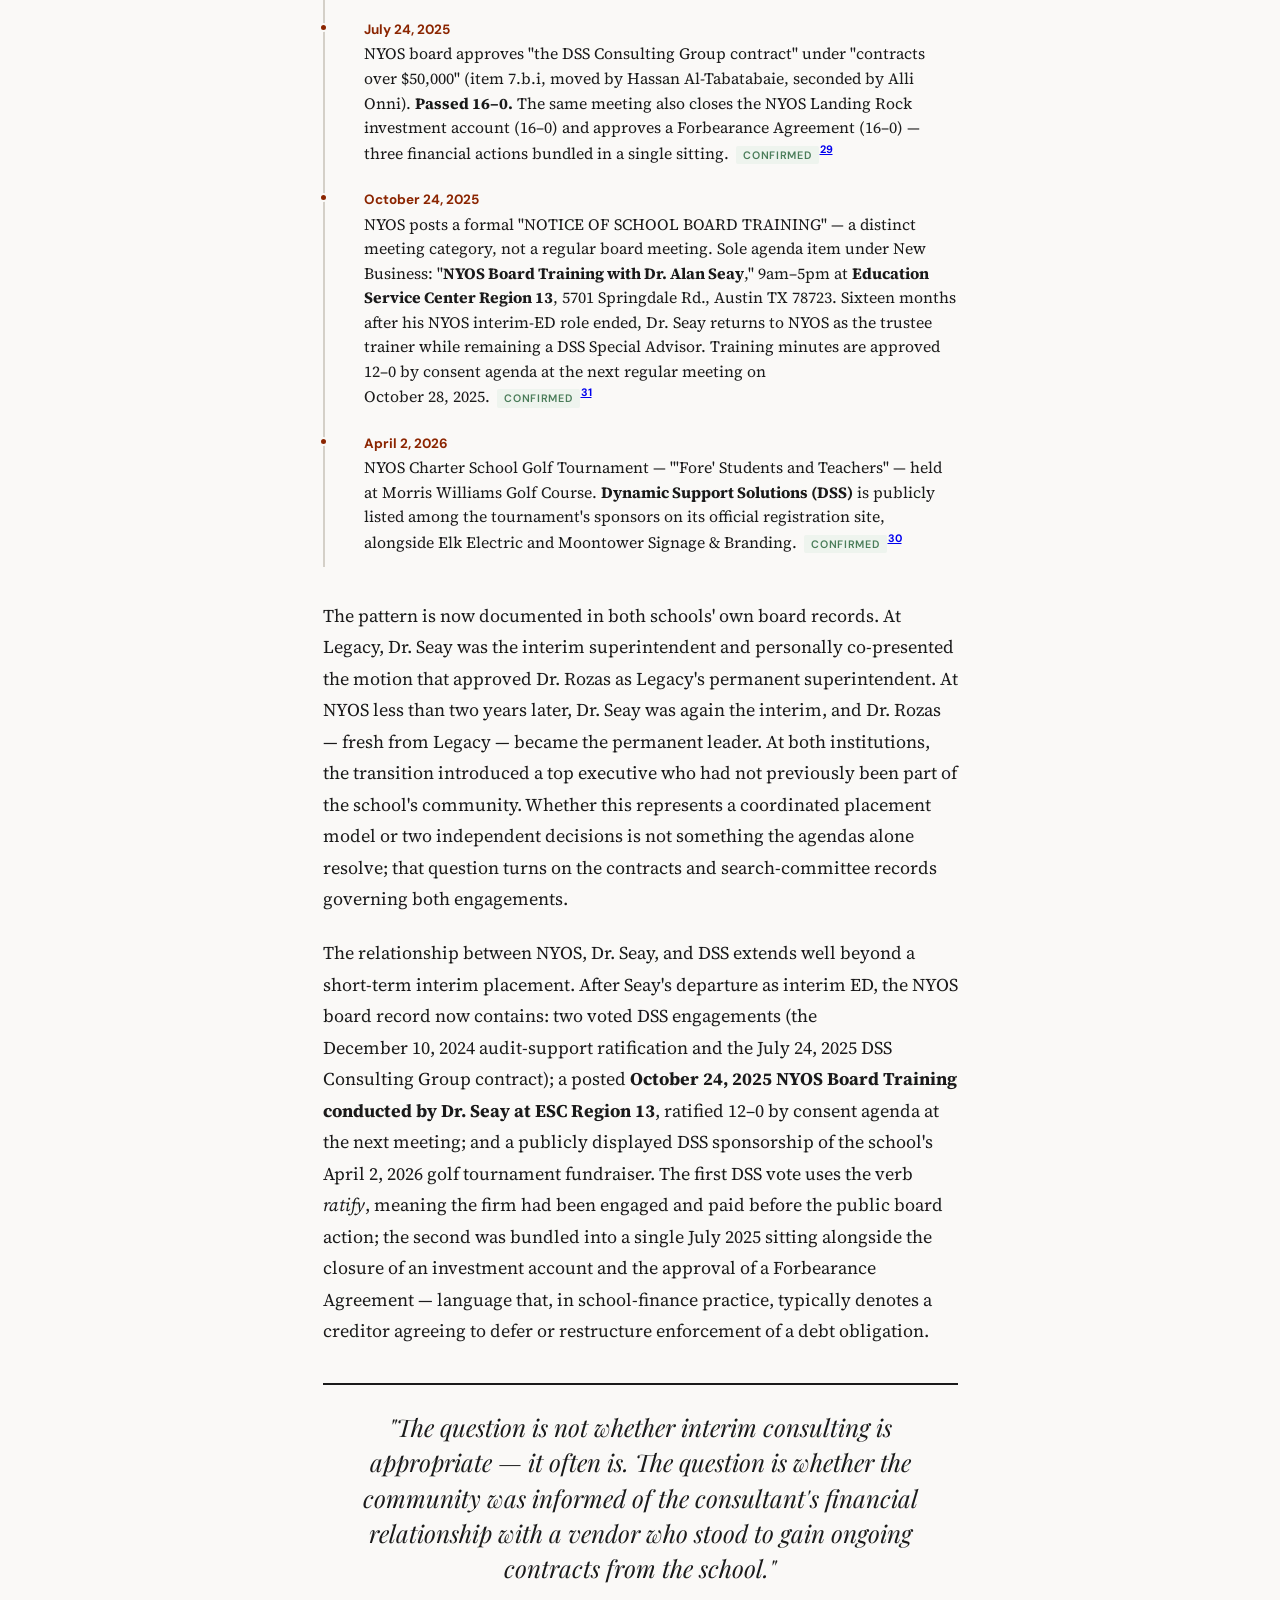
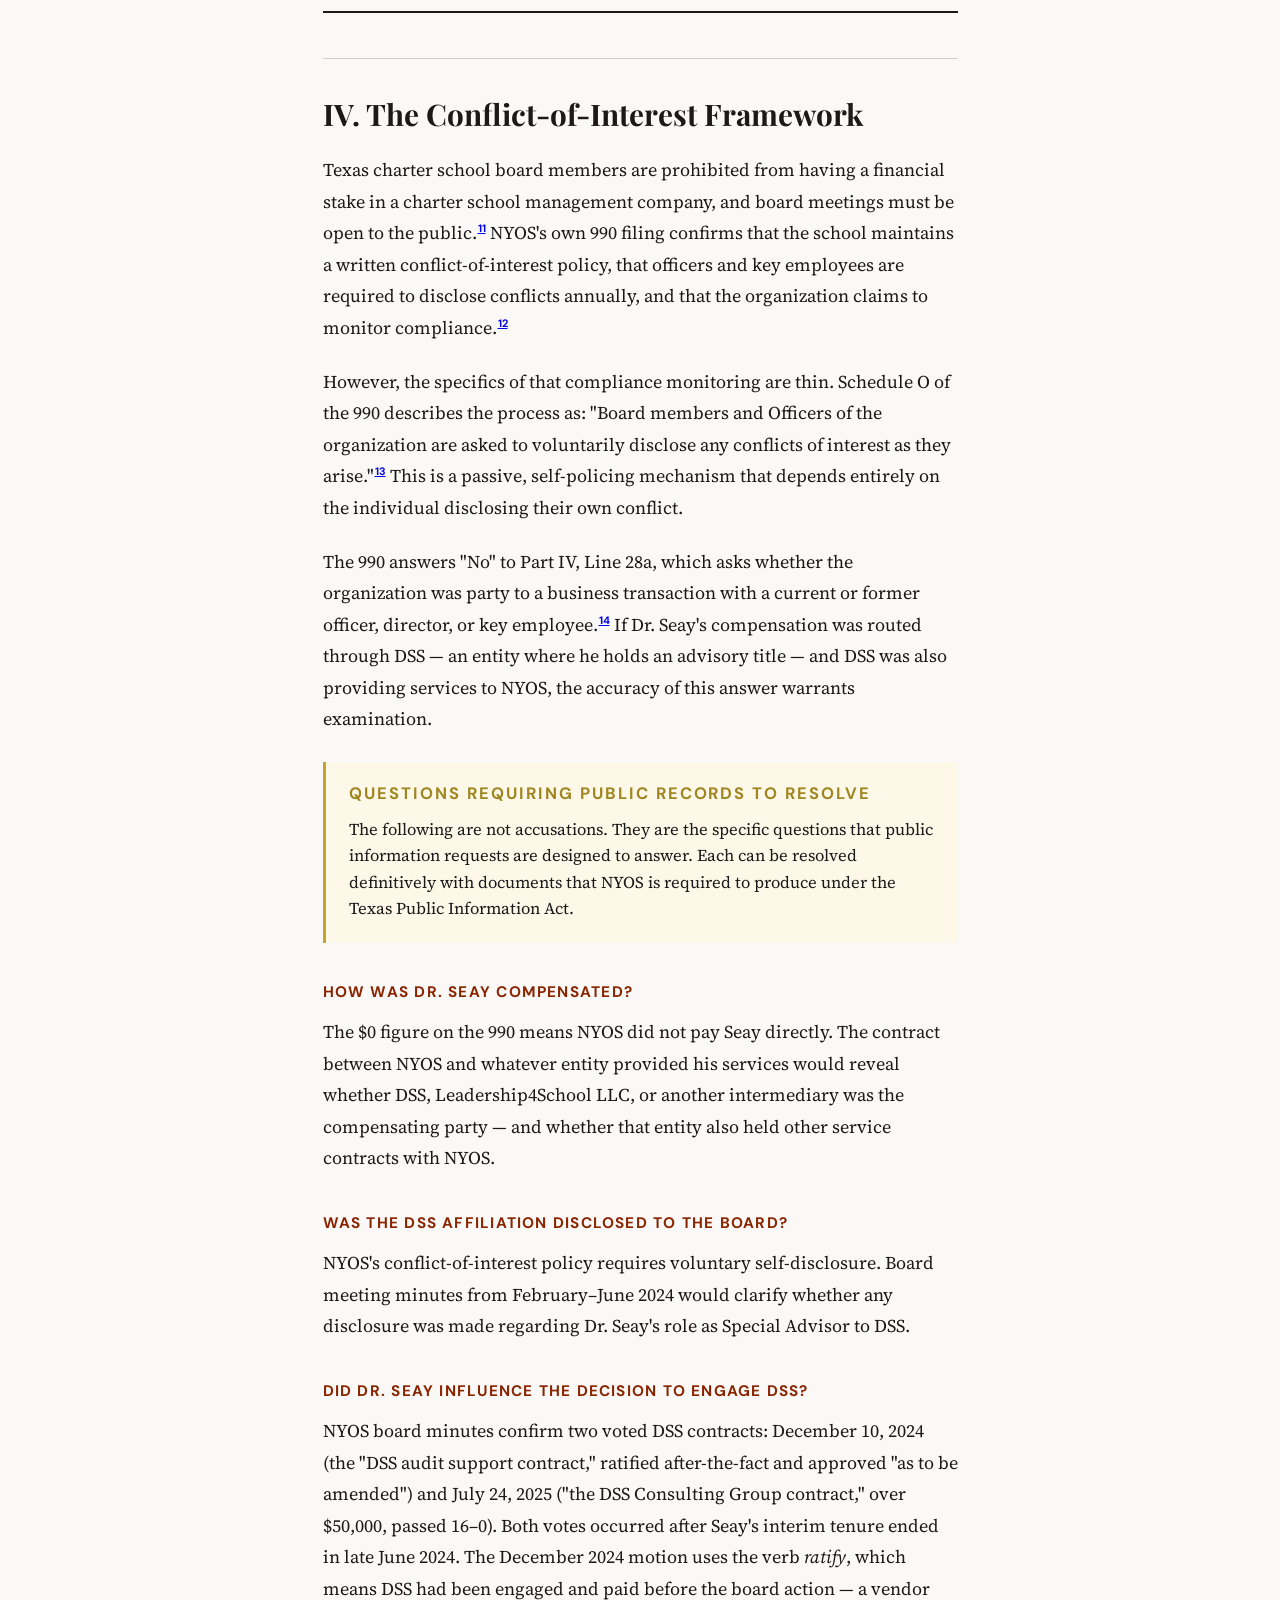
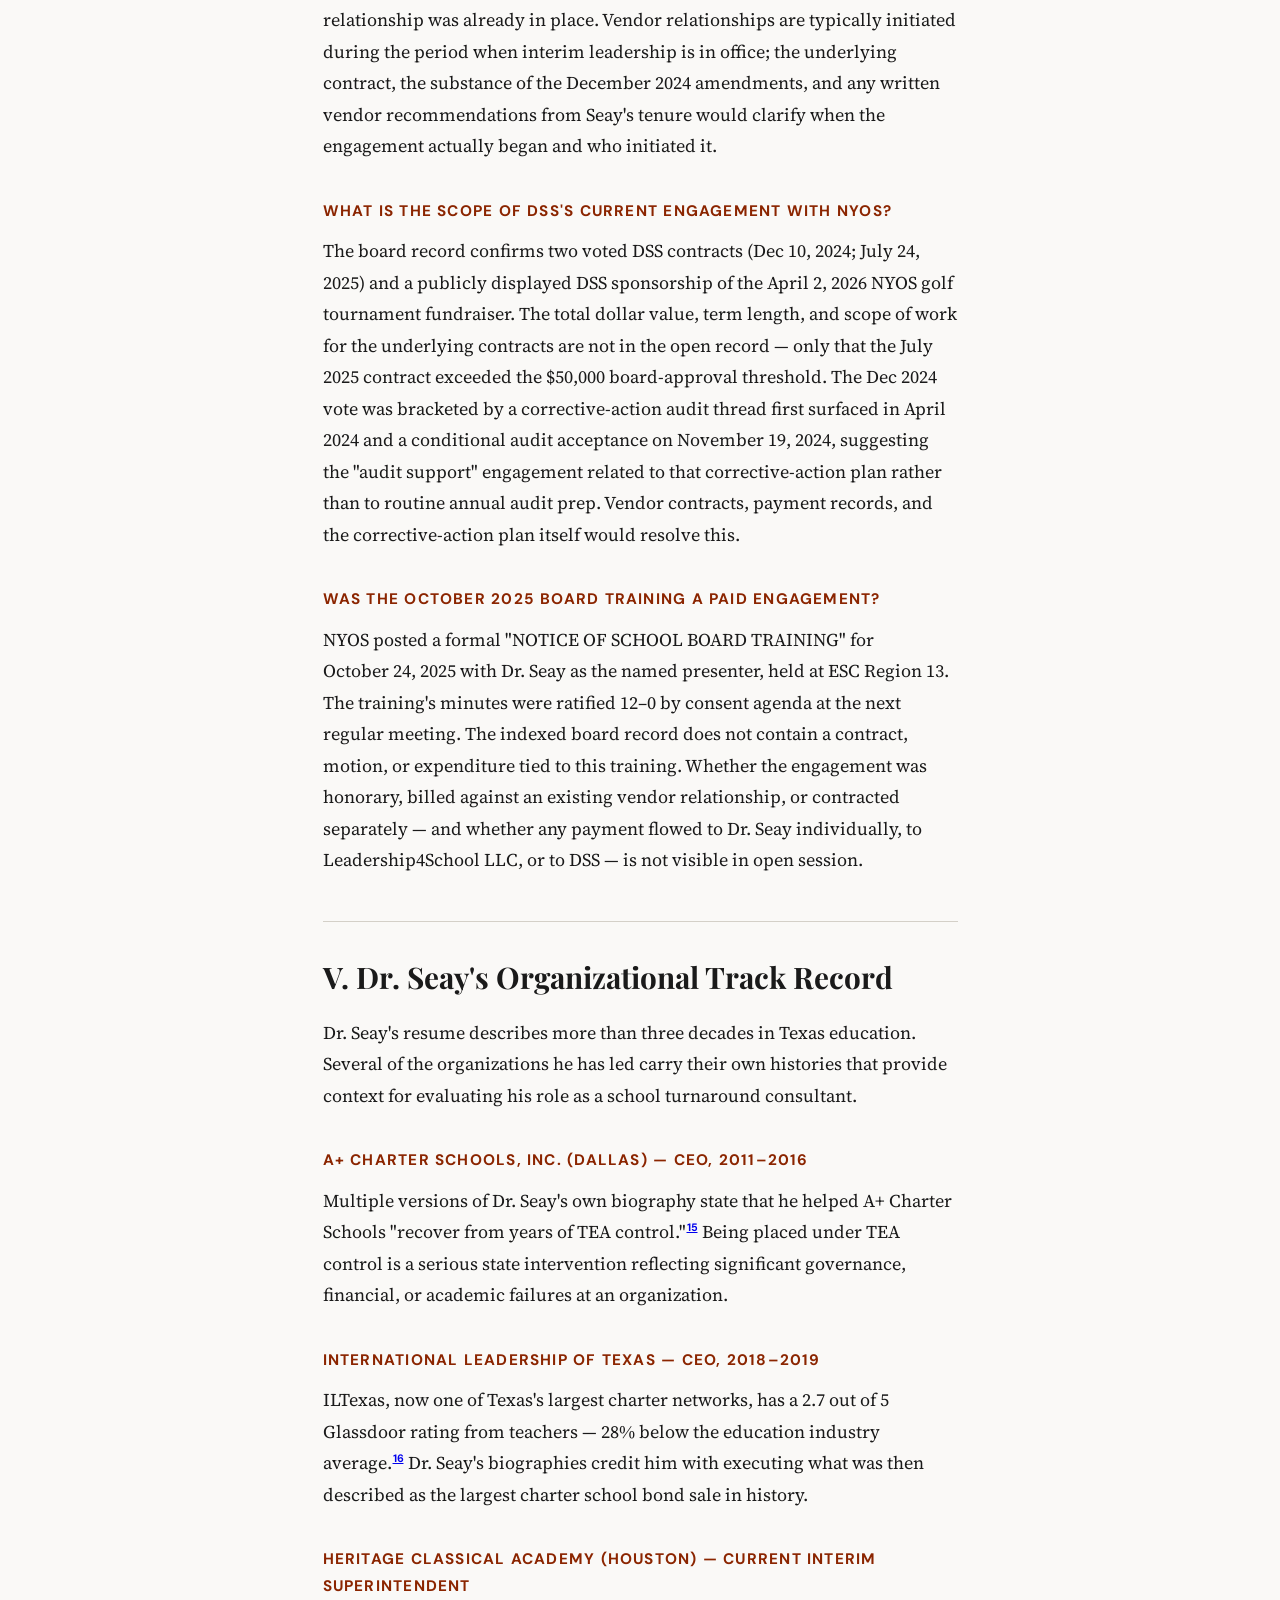
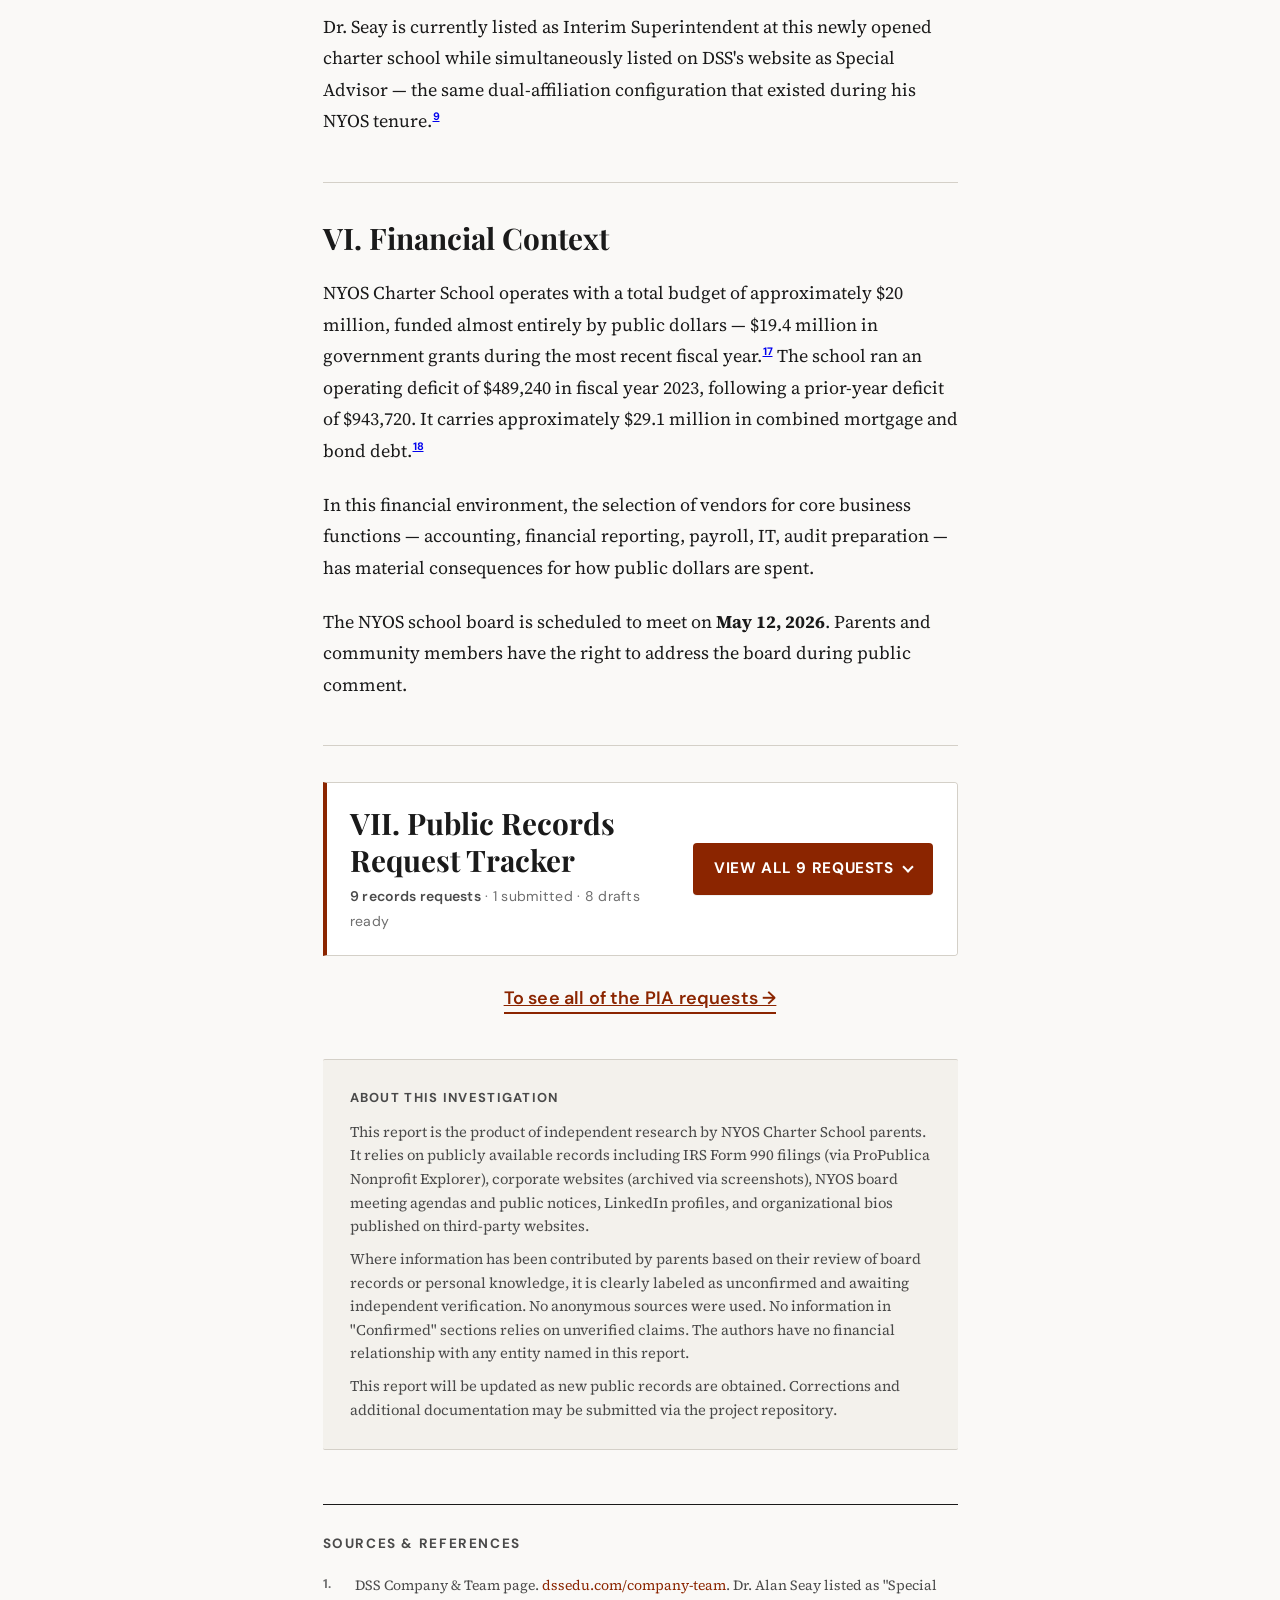
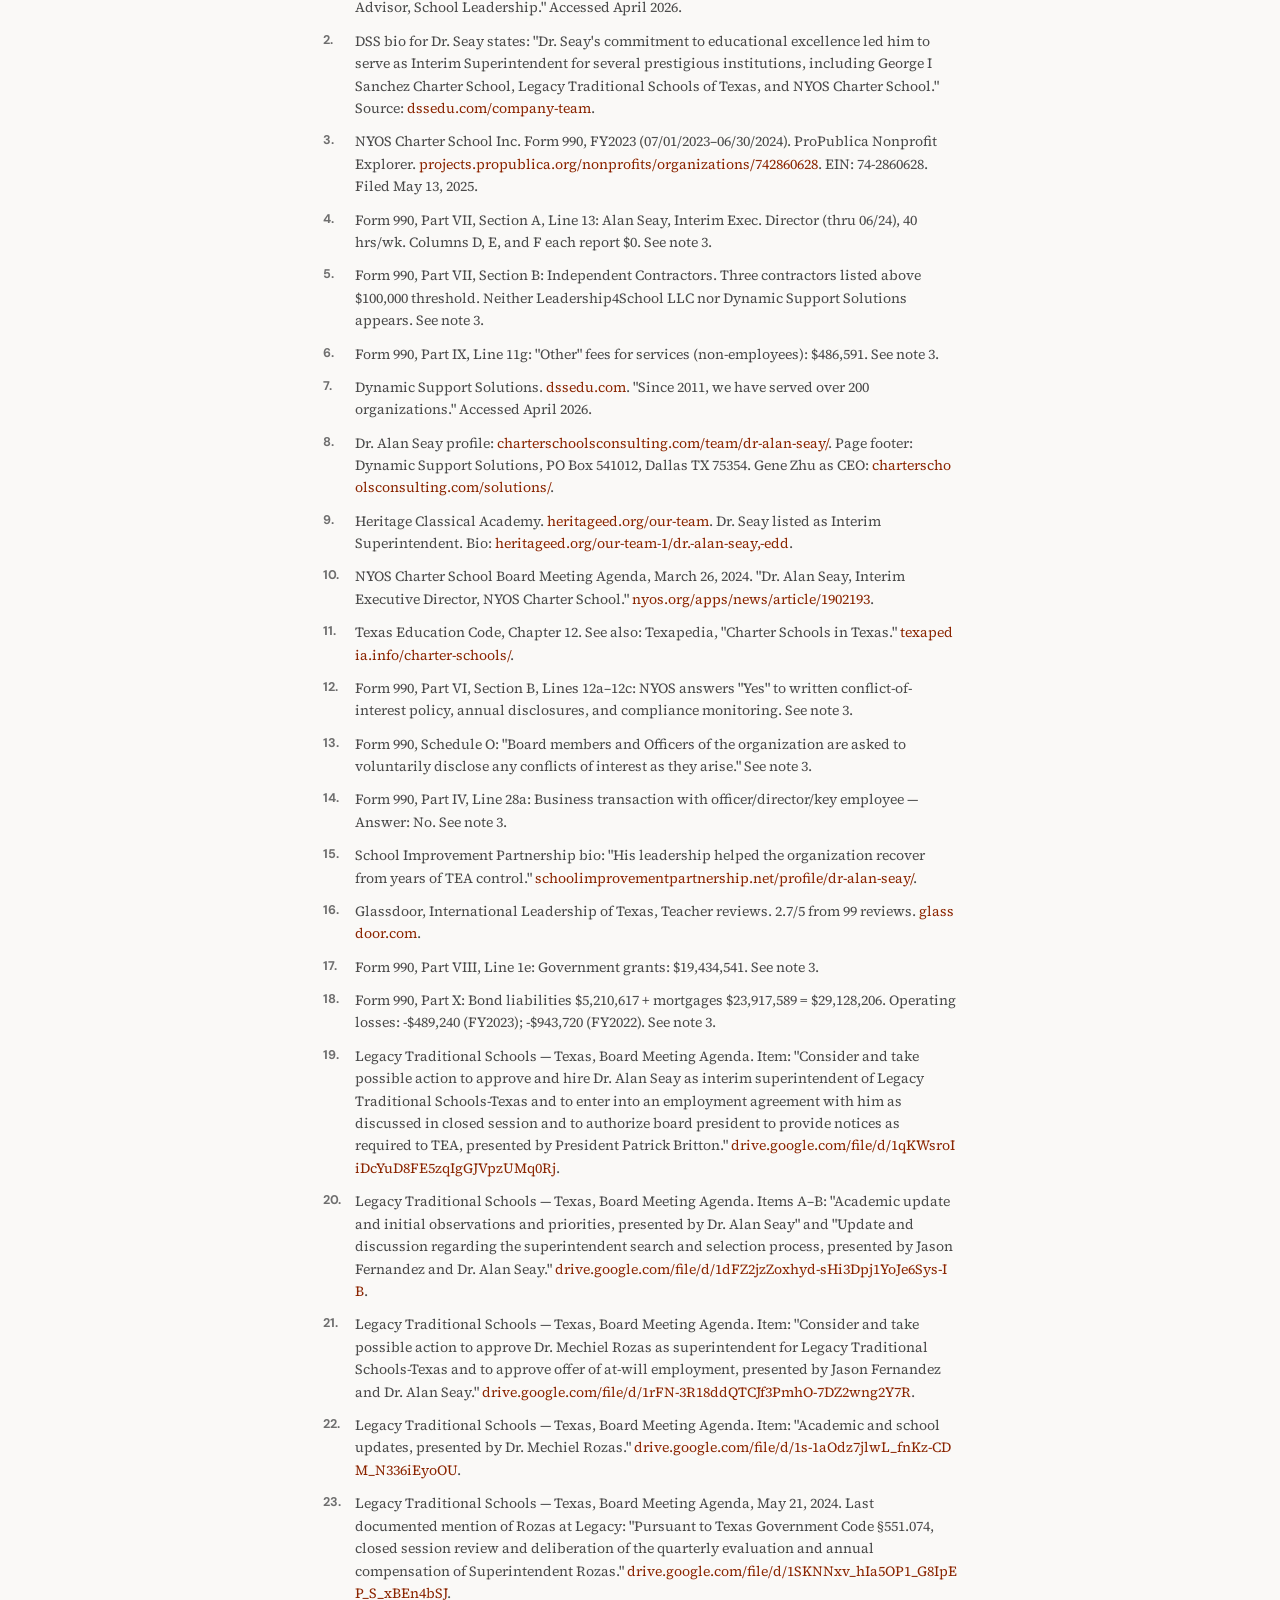
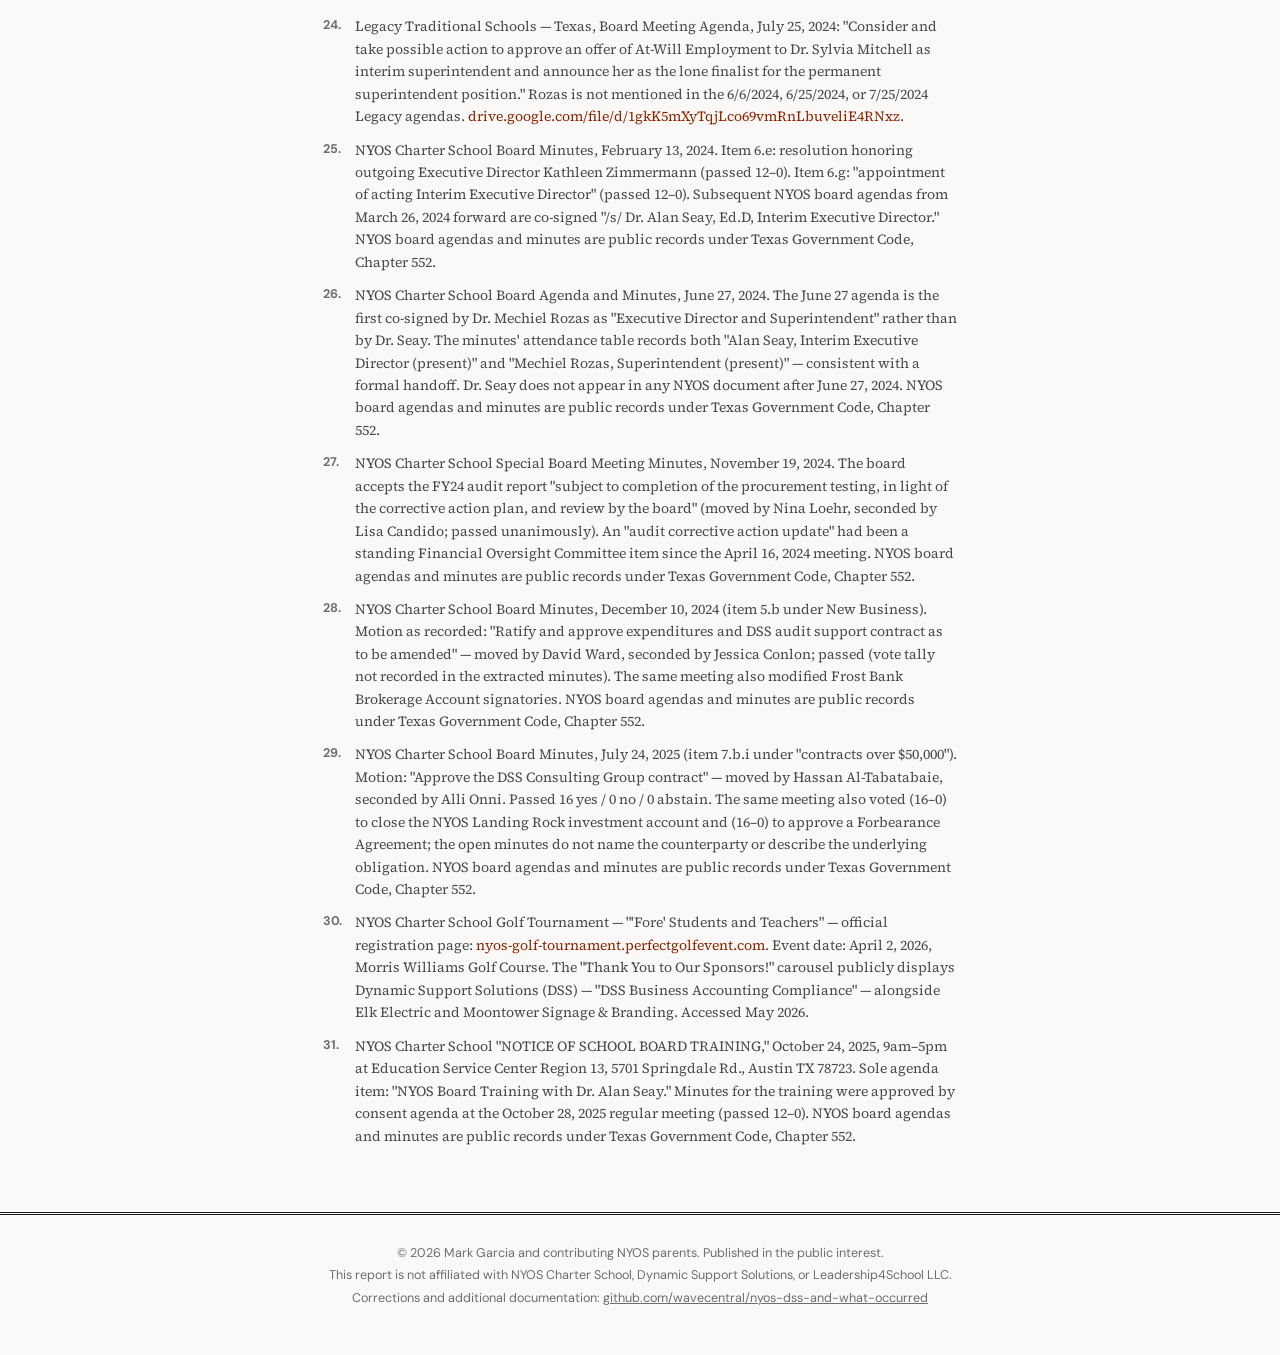
==== commit 41a54318: "add prominent link to standalone PIA tracker page below Section VII Makes the dedicated PIA tracker " ====
--- a/index.html
+++ b/index.html
@@ -38,6 +38,9 @@
 details.pia-section[open]>summary .pia-section__cta-label::before{content:'Collapse tracker'}
 .pia-section__body{padding:1.6rem 1.3rem 1.4rem}
 @media(max-width:600px){.pia-section__head{font-size:1.2rem}.pia-section__hint{font-size:.7rem}.pia-section__cta{font-size:.78rem;padding:.6rem 1rem;width:100%;justify-content:center}}
+.pia-page-link{text-align:center;margin:1.5rem 0 2.5rem;font-family:var(--sans);font-size:1rem;font-weight:600;letter-spacing:.01em}
+.pia-page-link a{color:var(--accent);border-bottom:2px solid var(--accent);padding-bottom:2px;transition:color .15s ease,border-color .15s ease}
+.pia-page-link a:hover{color:var(--accent-hover);border-bottom-color:var(--accent-hover)}
 details.request>summary{list-style:none;cursor:pointer;outline:none;padding-right:28px;position:relative}
 details.request>summary::-webkit-details-marker{display:none}
 details.request>summary.request__head{margin-bottom:0;padding-bottom:.85rem;border-bottom:1px solid transparent;transition:border-color .2s ease}
@@ -533,6 +536,8 @@
 
 </div>
 </details>
+
+<p class="pia-page-link"><a href="pia-requests.html">To see all of the PIA requests &rarr;</a></p>
 
 <div class="methodology">
 <h3>About This Investigation</h3>
